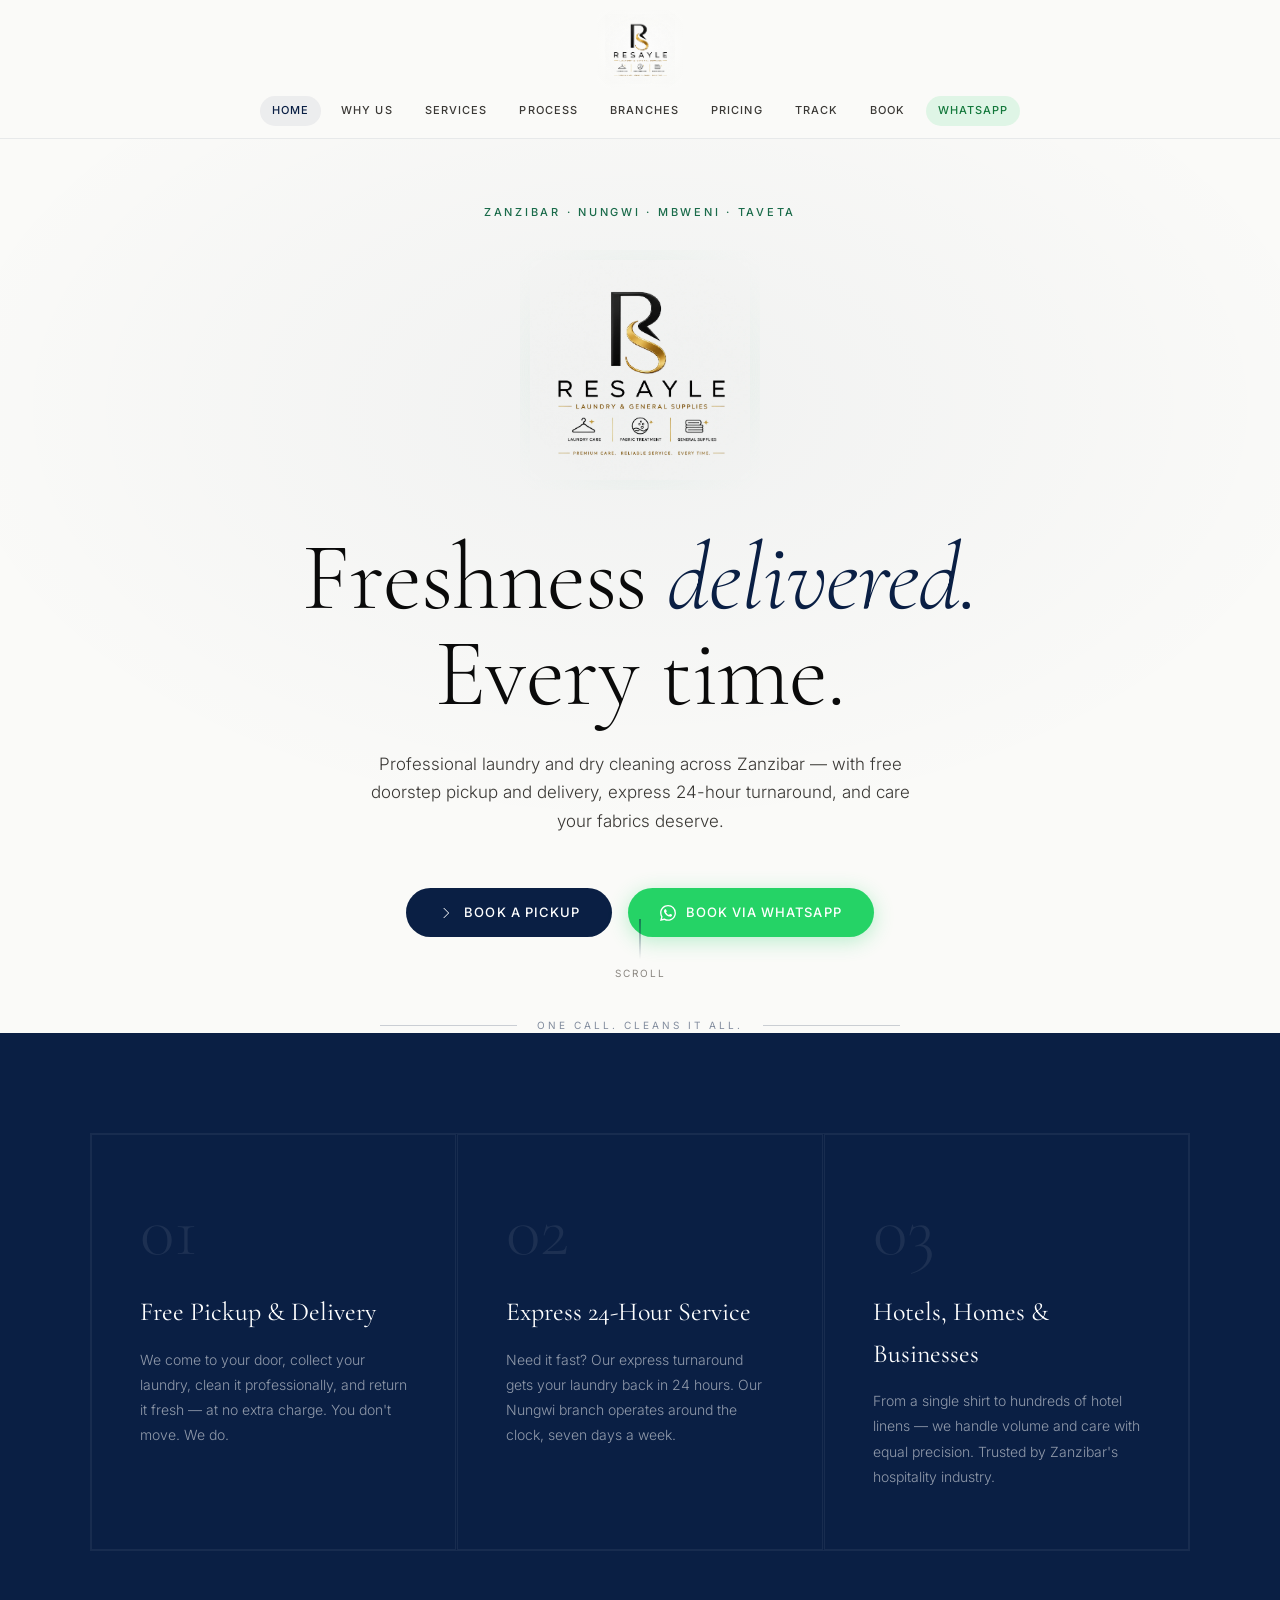
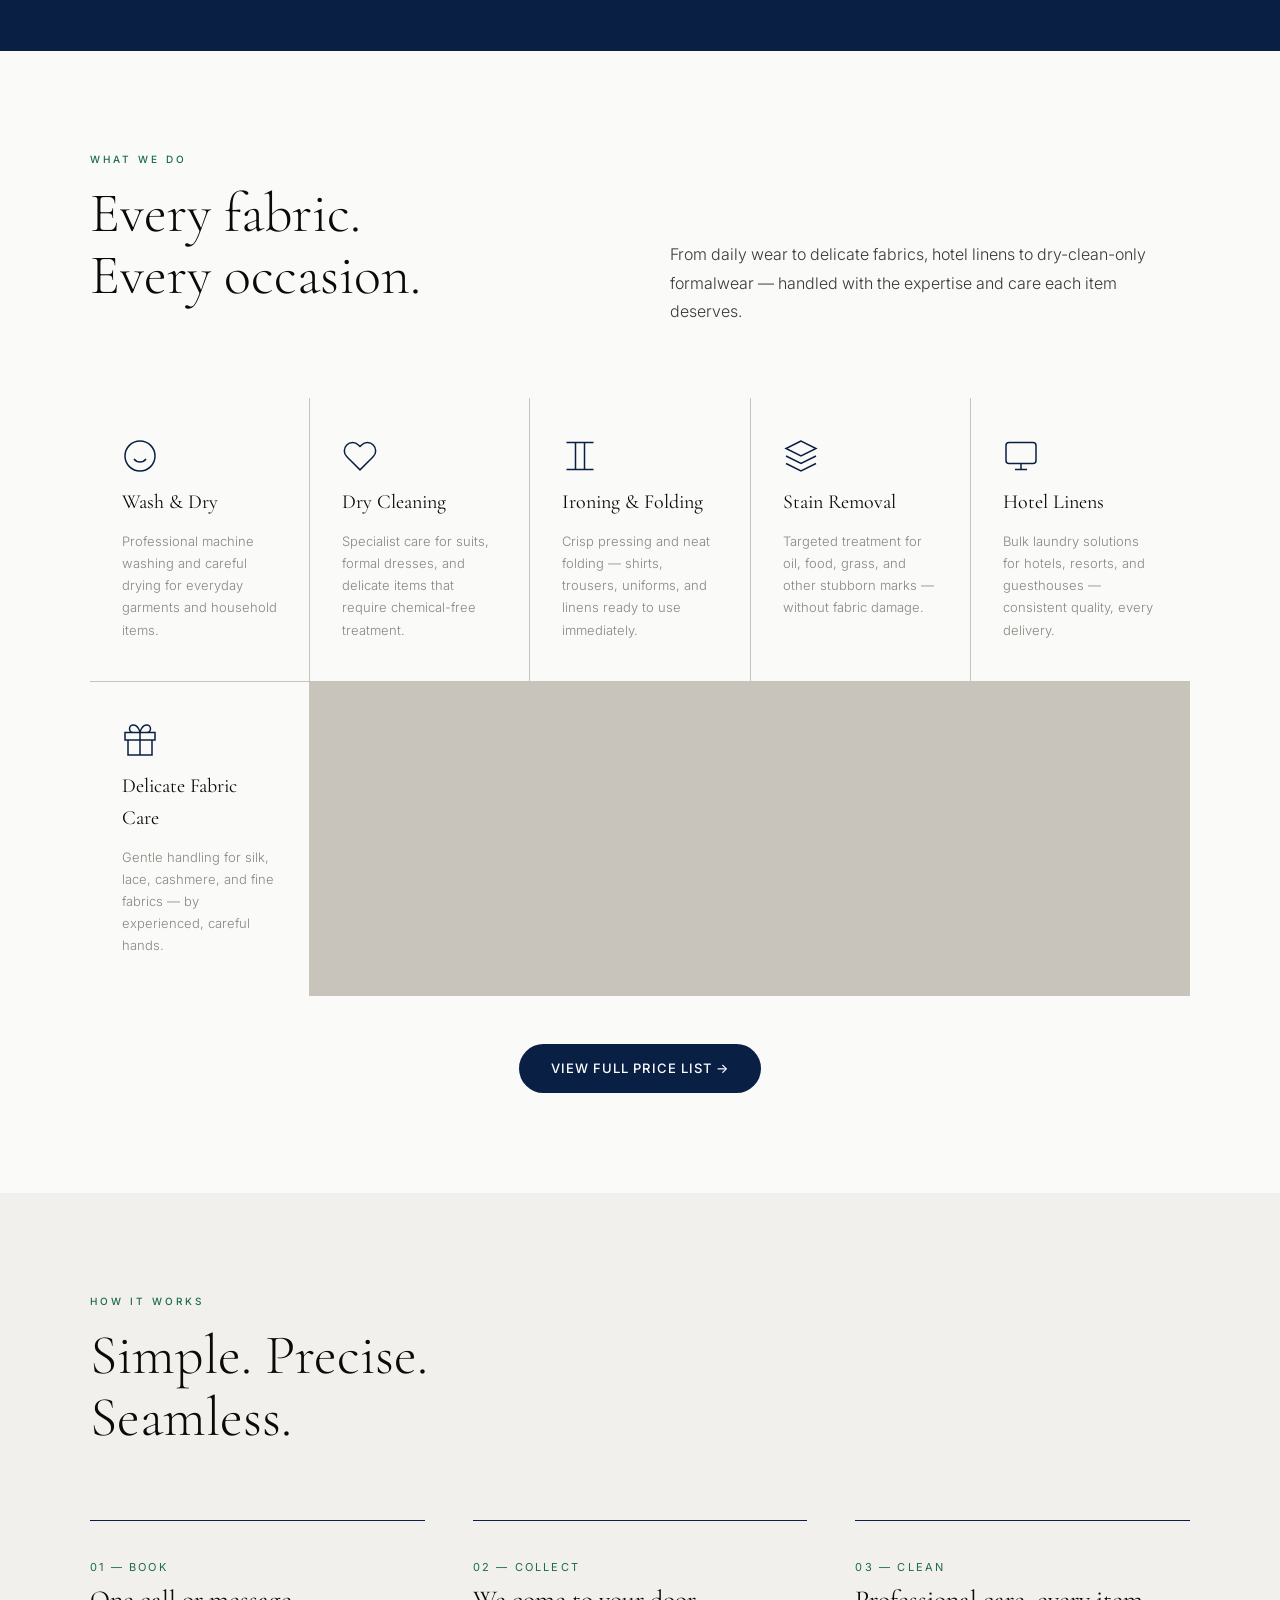
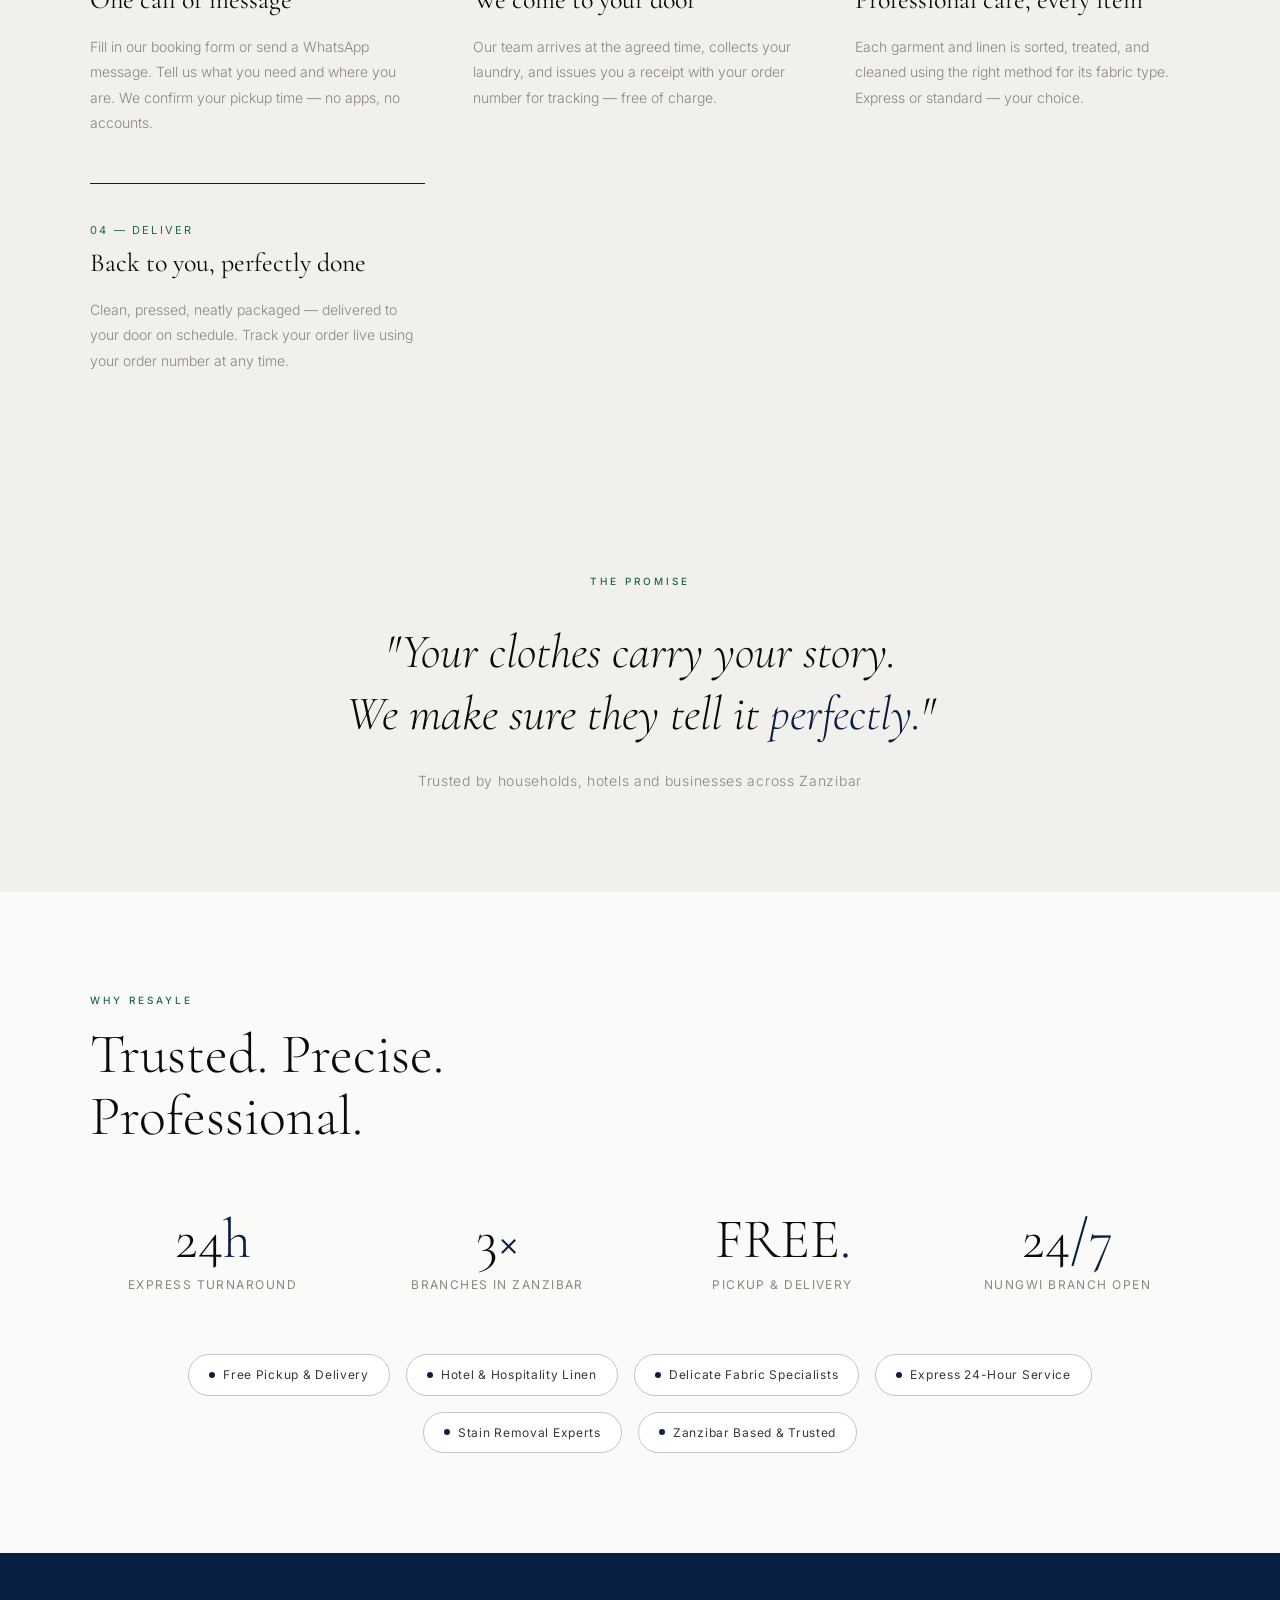
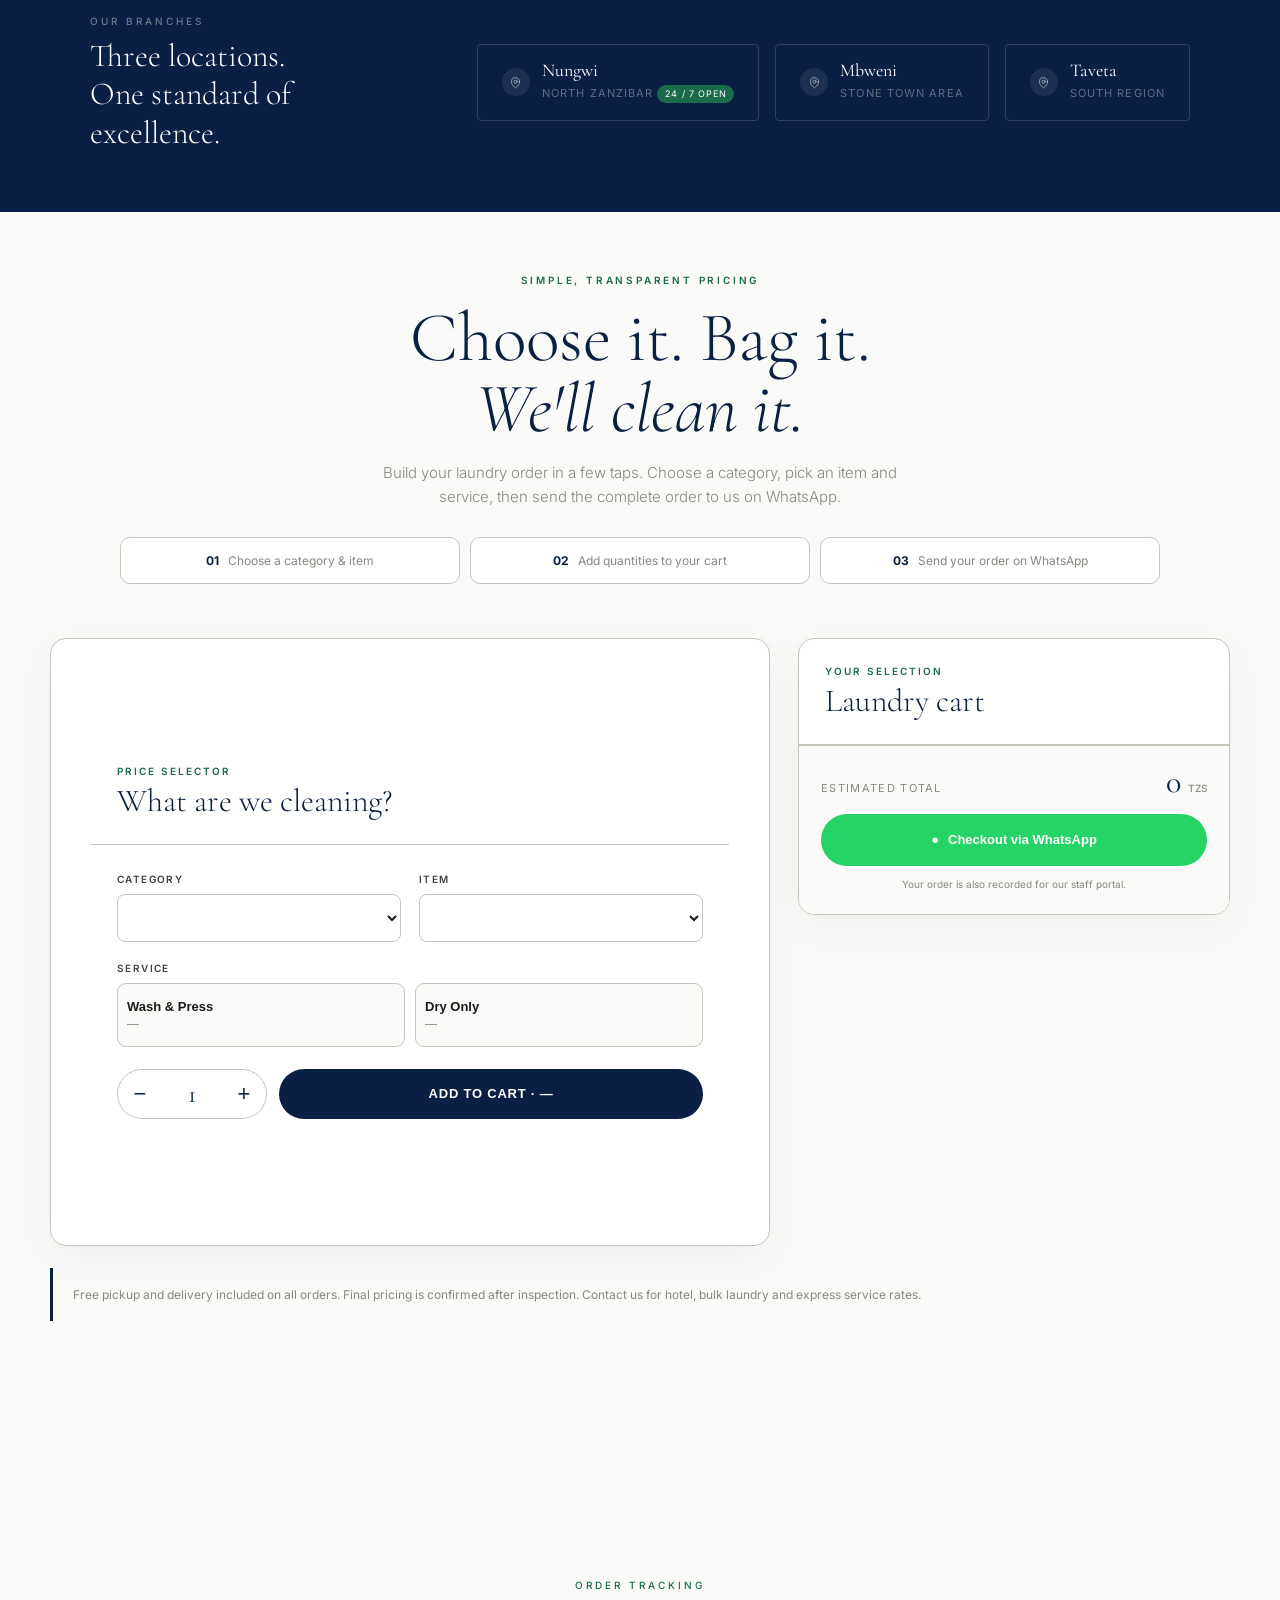
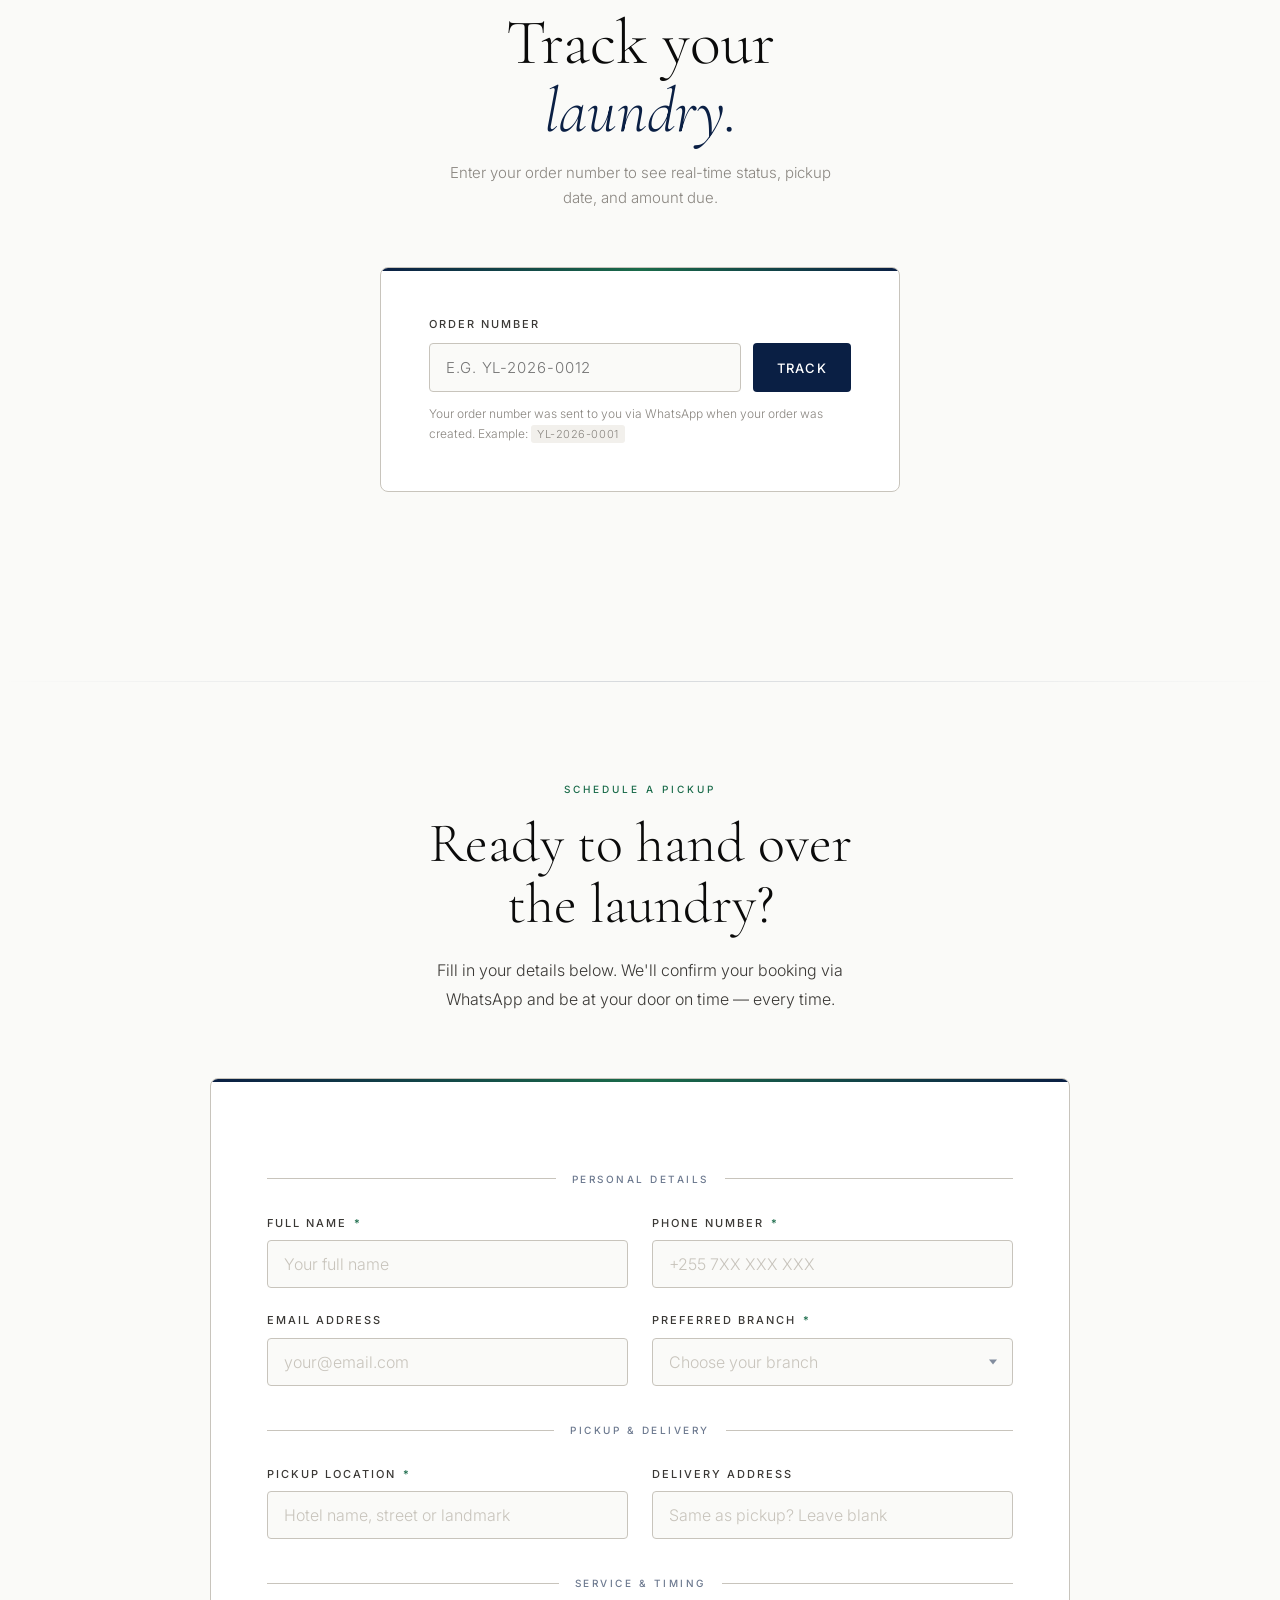
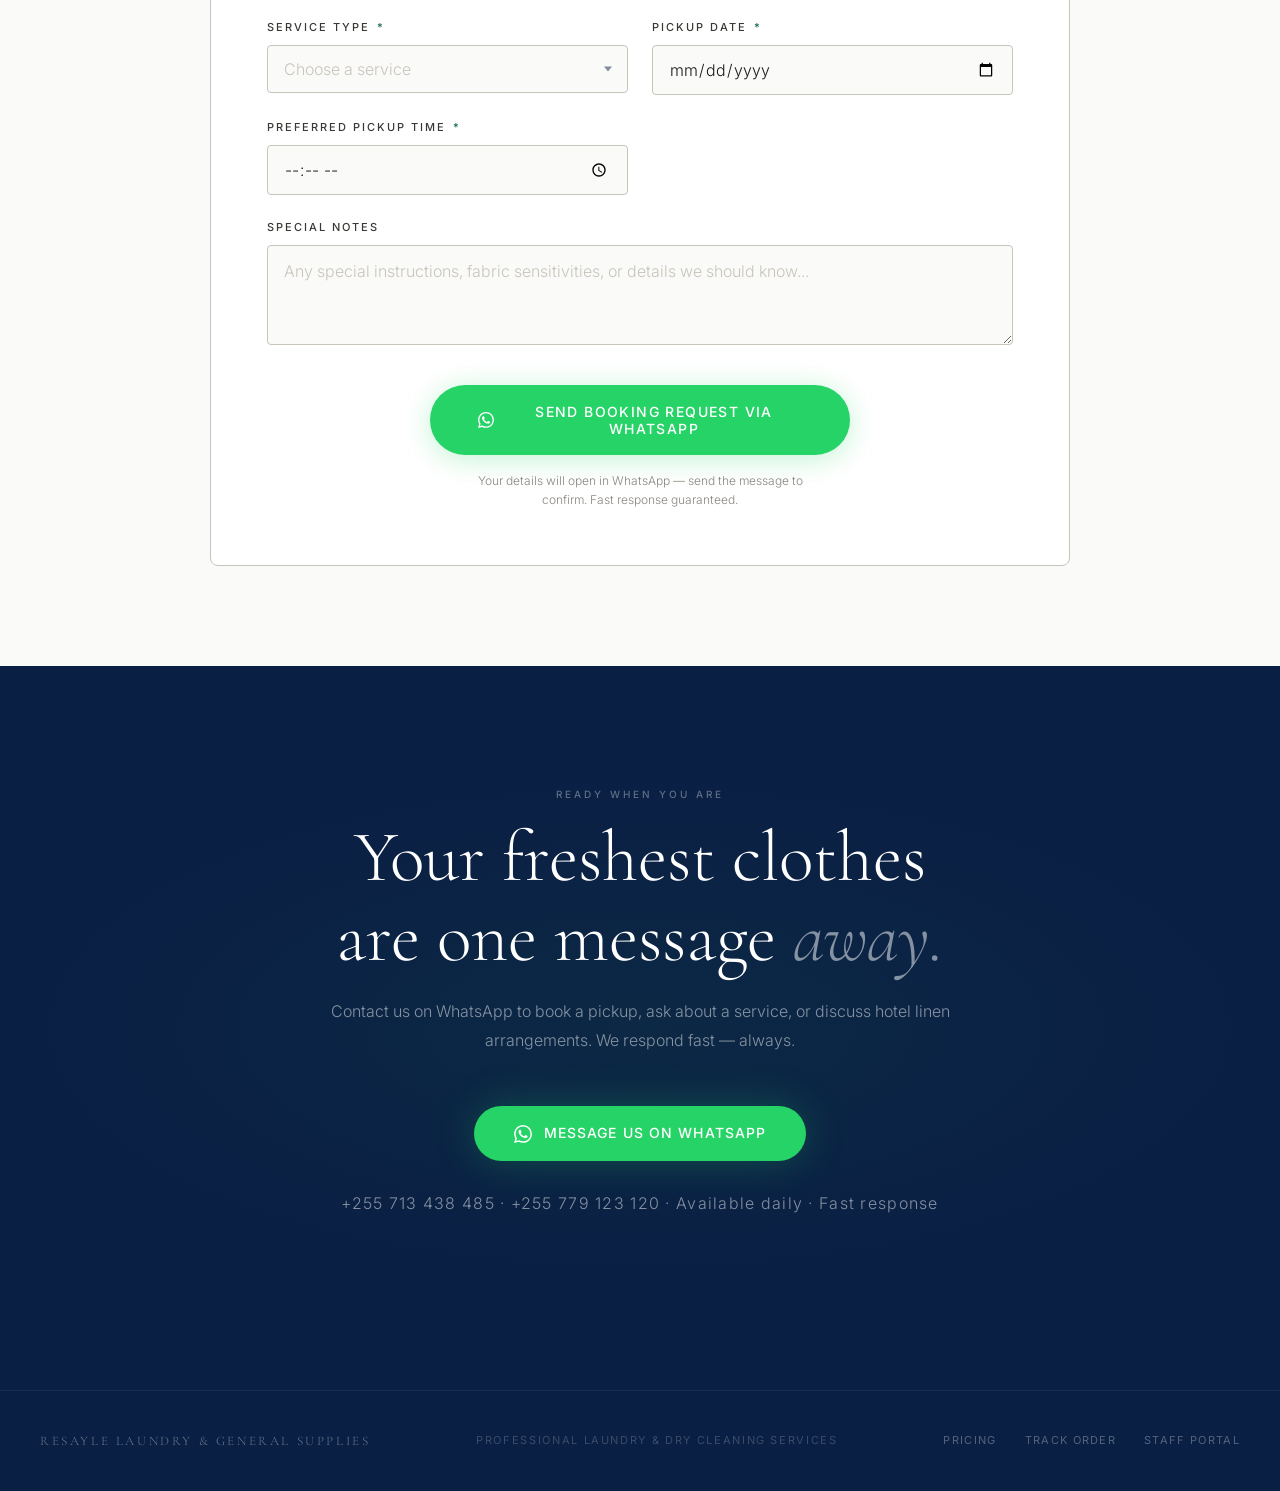
==== index.html @ 48e9ef82 "Add files via upload" ====
<!DOCTYPE html>
<html lang="en">
<head>
<meta charset="UTF-8">
<meta name="viewport" content="width=device-width, initial-scale=1.0">
<title>RESAYLE Laundry & General Supplies — Premium Laundry & Dry Cleaning</title>
<meta name="description" content="Professional laundry and dry cleaning services. Free pickup and delivery. Express 24-hour turnaround. Serving homes, hotels, and businesses.">
<link rel="preconnect" href="https://fonts.googleapis.com">
<link rel="preconnect" href="https://fonts.gstatic.com" crossorigin>
<link rel="dns-prefetch" href="//wa.me">
<link href="https://fonts.googleapis.com/css2?family=Inter:wght@300;400;500&display=swap" rel="stylesheet">
<link rel="preload" href="https://fonts.googleapis.com/css2?family=Cormorant+Garamond:ital,wght@0,300;0,400;0,500;1,300;1,400&display=swap" as="style" onload="this.onload=null;this.rel='stylesheet'">
<noscript><link rel="stylesheet" href="https://fonts.googleapis.com/css2?family=Cormorant+Garamond:ital,wght@0,300;0,400;0,500;1,300;1,400&display=swap"></noscript>
<style>
  *, *::before, *::after { margin: 0; padding: 0; box-sizing: border-box; }

  :root {
    --navy: #0A1F44;
    --navy-light: #122B5C;
    --green: #1A6B4A;
    --green-light: #22855C;
    --green-pale: #E8F5EF;
    --gold: #B8952A;
    --gold-light: #D4AF6A;
    --gold-pale: #F5EDD6;
    --black: #0A0A0A;
    --off-white: #FAFAF8;
    --gray-100: #F2F0EC;
    --gray-300: #C8C4BC;
    --gray-500: #8A8680;
    --gray-700: #3A3835;
    --text: #1A1A18;
    --wa: #25D366;
    --radius: 2px;
  }

  html { scroll-behavior: smooth; }

  body {
    font-family: 'Inter', sans-serif;
    background: var(--off-white);
    color: var(--text);
    font-size: 16px;
    line-height: 1.6;
    -webkit-font-smoothing: antialiased;
  }

  /* ── NAV ── */
  #main-nav {
    position: fixed;
    top: 0; left: 0; right: 0;
    z-index: 100;
    display: flex;
    flex-direction: column;
    align-items: center;
    justify-content: center;
    gap: 8px;
    padding: 10px 40px 12px;
    min-height: 138px;
    background: rgba(250,250,248,0.98);
    border-bottom: 0.5px solid rgba(10,31,68,0.08);
  }

  @supports (backdrop-filter: blur(1px)) {
    #main-nav { backdrop-filter: blur(12px); -webkit-backdrop-filter: blur(12px); }
  }

  #main-nav .logo-mark {
    font-family: 'Cormorant Garamond', serif;
    font-weight: 300;
    font-size: 15px;
    letter-spacing: 0.22em;
    color: var(--black);
    text-transform: uppercase;
    text-decoration: none;
    display: flex;
    align-items: center;
    gap: 10px;
    padding: 4px 8px;
    border-radius: 8px;
    background: radial-gradient(ellipse at center, rgba(255,255,255,0.82), rgba(250,250,248,0.18) 72%, transparent 100%);
  }

  #main-nav .logo-mark .logo-img {
    height: 70px;
    width: auto;
    mix-blend-mode: multiply;
    -webkit-mask-image: radial-gradient(ellipse 88% 82% at 50% 50%, black 50%, transparent 100%);
    mask-image: radial-gradient(ellipse 88% 82% at 50% 50%, black 50%, transparent 100%);
  }

  #main-nav .nav-row {
    display: flex;
    align-items: center;
    justify-content: center;
    width: min(100%, 1120px);
  }

  #main-nav .nav-links {
    display: flex;
    justify-content: center;
    gap: 8px;
    list-style: none;
    flex-wrap: wrap;
  }

  #main-nav .nav-links a {
    display: inline-flex;
    align-items: center;
    justify-content: center;
    min-height: 28px;
    padding: 6px 12px;
    border-radius: 50px;
    font-size: 11px;
    font-weight: 500;
    letter-spacing: 0.1em;
    text-transform: uppercase;
    color: var(--gray-700);
    text-decoration: none;
    transition: color 0.2s, background 0.2s, transform 0.2s;
  }

  #main-nav .nav-links a:hover,
  #main-nav .nav-links a.active {
    color: var(--navy);
    background: rgba(10,31,68,0.06);
  }

  #main-nav .nav-links a.nav-whatsapp {
    background: rgba(37,211,102,0.12);
    color: #13783B;
  }

  #main-nav .nav-links a.nav-whatsapp:hover {
    background: var(--wa);
    color: #fff;
    transform: translateY(-1px);
  }

  #main-nav .nav-cta {
    display: none;
    align-items: center;
    gap: 10px;
    background: var(--wa);
    color: #fff;
    text-decoration: none;
    padding: 9px 18px;
    border-radius: 50px;
    font-size: 12px;
    font-weight: 500;
    letter-spacing: 0.05em;
    transition: all 0.2s;
  }

  #main-nav .nav-cta:hover { background: #1FAD55; transform: translateY(-1px); }
  #main-nav .nav-cta svg { width: 15px; height: 15px; flex-shrink: 0; }

  /* ── HERO ── */
  .hero {
    min-height: 100vh;
    display: flex;
    flex-direction: column;
    align-items: center;
    justify-content: center;
    text-align: center;
    padding: 204px 40px 80px;
    position: relative;
    overflow: hidden;
  }

  .hero::before {
    content: '';
    position: absolute;
    inset: 0;
    background: radial-gradient(ellipse 80% 60% at 50% 40%, rgba(10,31,68,0.04) 0%, transparent 70%);
    pointer-events: none;
  }

  .hero-eyebrow {
    font-size: 11px;
    font-weight: 500;
    letter-spacing: 0.25em;
    text-transform: uppercase;
    color: var(--green);
    margin-bottom: 28px;
    opacity: 0;
    animation: fadeUp 1s 0.1s forwards;
  }

  .hero-logo {
    height: min(28vw, 240px);
    min-height: 150px;
    width: auto;
    padding: 10px;
    border-radius: 18px;
    background: radial-gradient(ellipse at center, rgba(255,255,255,0.86), rgba(232,245,239,0.34) 66%, transparent 100%);
    margin-bottom: 40px;
    mix-blend-mode: multiply;
    -webkit-mask-image: radial-gradient(ellipse 88% 82% at 50% 50%, black 45%, transparent 100%);
    mask-image: radial-gradient(ellipse 88% 82% at 50% 50%, black 45%, transparent 100%);
    opacity: 0;
    animation: fadeUp 1s 0.2s forwards;
  }

  .hero h1 {
    font-family: 'Cormorant Garamond', serif;
    font-weight: 300;
    font-size: clamp(52px, 8vw, 96px);
    line-height: 1.0;
    letter-spacing: -0.01em;
    color: var(--black);
    max-width: 820px;
    margin-bottom: 28px;
    opacity: 0;
    animation: fadeUp 1s 0.4s forwards;
  }

  .hero h1 em {
    font-style: italic;
    color: var(--navy);
  }

  .hero .subhead {
    font-size: 17px;
    font-weight: 300;
    line-height: 1.7;
    color: var(--gray-700);
    max-width: 540px;
    margin-bottom: 52px;
    opacity: 0;
    animation: fadeUp 1s 0.6s forwards;
  }

  .hero-actions {
    display: flex;
    gap: 16px;
    flex-wrap: wrap;
    justify-content: center;
    opacity: 0;
    animation: fadeUp 1s 0.8s forwards;
  }

  .btn-primary {
    display: inline-flex;
    align-items: center;
    justify-content: center;
    gap: 10px;
    background: var(--navy);
    color: #fff;
    padding: 14px 32px;
    border-radius: 50px;
    font-size: 13px;
    font-weight: 500;
    letter-spacing: 0.08em;
    text-transform: uppercase;
    text-decoration: none;
    transition: all 0.25s;
    min-height: 44px;
    border: none;
    cursor: pointer;
  }

  .btn-primary:hover { background: var(--navy-light); transform: translateY(-2px); }

  .btn-whatsapp {
    display: inline-flex;
    align-items: center;
    justify-content: center;
    gap: 10px;
    background: var(--wa);
    color: #fff;
    padding: 14px 32px;
    border-radius: 50px;
    font-size: 13px;
    font-weight: 500;
    letter-spacing: 0.08em;
    text-transform: uppercase;
    text-decoration: none;
    transition: all 0.25s;
    box-shadow: 0 4px 20px rgba(37,211,102,0.3);
    min-height: 44px;
    border: none;
    cursor: pointer;
  }

  .btn-whatsapp:hover { background: #1FAD55; transform: translateY(-2px); box-shadow: 0 6px 28px rgba(37,211,102,0.4); }
  .btn-whatsapp svg, .btn-primary svg { width: 16px; height: 16px; }

  .hero-scroll {
    position: absolute;
    bottom: 36px;
    left: 50%;
    transform: translateX(-50%);
    display: flex;
    flex-direction: column;
    align-items: center;
    gap: 6px;
    opacity: 0;
    animation: fadeIn 1s 1.4s forwards;
  }

  .hero-scroll span {
    font-size: 10px;
    letter-spacing: 0.2em;
    text-transform: uppercase;
    color: var(--gray-500);
  }

  .scroll-line {
    width: 1px;
    height: 40px;
    background: linear-gradient(to bottom, var(--navy), transparent);
    animation: scrollPulse 2s ease-in-out infinite;
  }

  /* ── DIVIDER ── */
  .gold-divider {
    display: flex;
    align-items: center;
    gap: 20px;
    padding: 0 40px;
    margin: 0 auto;
    max-width: 600px;
  }

  .gold-divider::before, .gold-divider::after {
    content: '';
    flex: 1;
    height: 0.5px;
    background: var(--navy);
    opacity: 0.2;
  }

  .gold-divider span {
    font-size: 10px;
    letter-spacing: 0.3em;
    text-transform: uppercase;
    color: var(--navy);
    opacity: 0.5;
    white-space: nowrap;
  }

  /* ── SECTIONS ── */
  section { padding: 100px 40px; scroll-margin-top: 152px; }
  .locations-strip { scroll-margin-top: 152px; }

  .section-label {
    font-size: 10px;
    font-weight: 500;
    letter-spacing: 0.3em;
    text-transform: uppercase;
    color: var(--green);
    margin-bottom: 16px;
    display: block;
  }

  .section-title {
    font-family: 'Cormorant Garamond', serif;
    font-weight: 300;
    font-size: clamp(36px, 5vw, 56px);
    line-height: 1.1;
    color: var(--black);
    margin-bottom: 20px;
  }

  .section-body {
    font-size: 16px;
    font-weight: 300;
    line-height: 1.8;
    color: var(--gray-700);
    max-width: 540px;
  }

  /* ── BENEFITS ── */
  .benefits {
    background: var(--navy);
    color: #fff;
  }

  .benefits-grid {
    max-width: 1100px;
    margin: 0 auto;
    display: grid;
    grid-template-columns: repeat(auto-fit, minmax(280px, 1fr));
    gap: 1px;
    border: 1px solid rgba(255,255,255,0.06);
  }

  .benefit-card {
    padding: 60px 48px;
    border: 1px solid rgba(255,255,255,0.06);
    transition: background 0.3s;
  }

  .benefit-card:hover { background: rgba(26,107,74,0.12); }

  .benefit-number {
    font-family: 'Cormorant Garamond', serif;
    font-size: 72px;
    font-weight: 300;
    color: rgba(255,255,255,0.08);
    line-height: 1;
    margin-bottom: 24px;
  }

  .benefit-card h3 {
    font-family: 'Cormorant Garamond', serif;
    font-weight: 400;
    font-size: 26px;
    color: #fff;
    margin-bottom: 14px;
  }

  .benefit-card p {
    font-size: 14px;
    font-weight: 300;
    line-height: 1.8;
    color: rgba(255,255,255,0.55);
  }

  /* ── SERVICES ── */
  .services-wrap {
    max-width: 1100px;
    margin: 0 auto;
  }

  .services-header {
    display: grid;
    grid-template-columns: 1fr 1fr;
    gap: 60px;
    align-items: end;
    margin-bottom: 72px;
  }

  .services-grid {
    display: grid;
    grid-template-columns: repeat(auto-fit, minmax(200px, 1fr));
    gap: 1px;
    background: var(--gray-300);
  }

  .service-item {
    background: var(--off-white);
    padding: 40px 32px;
    display: flex;
    flex-direction: column;
    gap: 12px;
    transition: background 0.2s;
  }

  .service-item:hover { background: var(--green-pale); }

  .service-icon {
    width: 36px;
    height: 36px;
    color: var(--navy);
  }

  .service-item h4 {
    font-family: 'Cormorant Garamond', serif;
    font-weight: 400;
    font-size: 20px;
    color: var(--black);
  }

  .service-item p {
    font-size: 13px;
    font-weight: 300;
    line-height: 1.7;
    color: var(--gray-500);
  }

  /* ── FEATURES ── */
  .features-wrap {
    max-width: 1100px;
    margin: 0 auto;
  }

  .features-grid {
    display: grid;
    grid-template-columns: repeat(auto-fit, minmax(280px, 1fr));
    gap: 48px;
    margin-top: 72px;
  }

  .feature {
    border-top: 0.5px solid var(--navy);
    opacity: 0.9;
    padding-top: 32px;
  }

  .feature .feat-num {
    font-size: 11px;
    letter-spacing: 0.2em;
    color: var(--green);
    margin-bottom: 20px;
  }

  .feature h3 {
    font-family: 'Cormorant Garamond', serif;
    font-weight: 400;
    font-size: 26px;
    color: var(--black);
    margin-bottom: 14px;
  }

  .feature p {
    font-size: 14px;
    font-weight: 300;
    line-height: 1.8;
    color: var(--gray-500);
  }

  /* ── EMOTIONAL ── */
  .emotional {
    background: var(--gray-100);
    text-align: center;
  }

  .emotional-inner {
    max-width: 760px;
    margin: 0 auto;
  }

  .emotional blockquote {
    font-family: 'Cormorant Garamond', serif;
    font-style: italic;
    font-weight: 300;
    font-size: clamp(28px, 4vw, 48px);
    line-height: 1.3;
    color: var(--black);
    margin: 32px 0 24px;
  }

  .emotional blockquote span { color: var(--navy); }

  .emotional .em-sub {
    font-size: 14px;
    font-weight: 300;
    color: var(--gray-500);
    letter-spacing: 0.05em;
  }

  /* ── PROOF ── */
  .proof-wrap {
    max-width: 1100px;
    margin: 0 auto;
  }

  .proof-grid {
    display: grid;
    grid-template-columns: repeat(auto-fit, minmax(180px, 1fr));
    gap: 40px;
    margin-top: 64px;
  }

  .proof-stat {
    text-align: center;
  }

  .proof-stat .stat-num {
    font-family: 'Cormorant Garamond', serif;
    font-size: 56px;
    font-weight: 300;
    color: var(--black);
    line-height: 1;
    margin-bottom: 8px;
  }

  .proof-stat .stat-num span { color: var(--navy); }

  .proof-stat p {
    font-size: 12px;
    letter-spacing: 0.12em;
    text-transform: uppercase;
    color: var(--gray-500);
    font-weight: 400;
  }

  .proof-badges {
    display: flex;
    flex-wrap: wrap;
    gap: 16px;
    margin-top: 60px;
    justify-content: center;
  }

  .badge {
    display: inline-flex;
    align-items: center;
    gap: 8px;
    padding: 10px 20px;
    border: 0.5px solid var(--gray-300);
    border-radius: 50px;
    font-size: 12px;
    font-weight: 400;
    letter-spacing: 0.06em;
    color: var(--gray-700);
    background: #fff;
  }

  .badge::before {
    content: '';
    width: 6px;
    height: 6px;
    border-radius: 50%;
    background: var(--navy);
    flex-shrink: 0;
  }

  /* ── FINAL CTA ── */
  .final-cta {
    background: var(--navy);
    text-align: center;
    padding: 120px 40px;
    position: relative;
    overflow: hidden;
  }

  .final-cta::before {
    content: '';
    position: absolute;
    inset: 0;
    background: radial-gradient(ellipse 70% 50% at 50% 50%, rgba(26,107,74,0.12) 0%, transparent 70%);
    pointer-events: none;
  }

  .final-cta-inner {
    position: relative;
    max-width: 680px;
    margin: 0 auto;
  }

  .final-cta h2 {
    font-family: 'Cormorant Garamond', serif;
    font-weight: 300;
    font-size: clamp(40px, 6vw, 72px);
    line-height: 1.1;
    color: #fff;
    margin-bottom: 20px;
  }

  .final-cta h2 em { font-style: italic; color: rgba(255,255,255,0.5); }

  .final-cta p {
    font-size: 16px;
    font-weight: 300;
    line-height: 1.8;
    color: rgba(255,255,255,0.5);
    margin-bottom: 52px;
  }

  .cta-actions {
    display: flex;
    flex-direction: column;
    align-items: center;
    gap: 20px;
  }

  .btn-whatsapp-lg {
    display: inline-flex;
    align-items: center;
    gap: 12px;
    background: var(--wa);
    color: #fff;
    padding: 16px 40px;
    border-radius: 50px;
    font-size: 14px;
    font-weight: 500;
    letter-spacing: 0.08em;
    text-transform: uppercase;
    text-decoration: none;
    transition: all 0.25s;
    box-shadow: 0 0 40px rgba(37,211,102,0.25);
  }

  .btn-whatsapp-lg:hover { background: #1FAD55; transform: translateY(-2px); box-shadow: 0 6px 40px rgba(37,211,102,0.4); }
  .btn-whatsapp-lg svg { width: 18px; height: 18px; }

  .cta-note {
    font-size: 12px;
    color: rgba(255,255,255,0.3);
    letter-spacing: 0.08em;
    margin-top: 8px;
  }

  /* ── FOOTER ── */
  footer {
    background: var(--navy);
    border-top: 0.5px solid rgba(255,255,255,0.06);
    padding: 40px;
    display: flex;
    align-items: center;
    justify-content: space-between;
    flex-wrap: wrap;
    gap: 20px;
  }

  footer .foot-brand {
    font-family: 'Cormorant Garamond', serif;
    font-size: 13px;
    font-weight: 300;
    letter-spacing: 0.2em;
    text-transform: uppercase;
    color: rgba(255,255,255,0.4);
  }

  footer .foot-tag {
    font-size: 11px;
    letter-spacing: 0.15em;
    color: rgba(255,255,255,0.2);
    text-transform: uppercase;
  }

  footer .foot-links {
    display: flex;
    gap: 28px;
    flex-wrap: wrap;
  }

  footer .foot-links a {
    font-size: 11px;
    letter-spacing: 0.12em;
    text-transform: uppercase;
    color: rgba(255,255,255,0.3);
    text-decoration: none;
    transition: color 0.2s;
  }

  footer .foot-links a:hover { color: rgba(255,255,255,0.7); }

  /* ── ANIMATIONS ── */
  @keyframes fadeUp {
    from { opacity: 0; transform: translateY(24px); }
    to { opacity: 1; transform: translateY(0); }
  }

  @keyframes fadeIn {
    from { opacity: 0; }
    to { opacity: 1; }
  }

  @keyframes scrollPulse {
    0%, 100% { opacity: 0.4; }
    50% { opacity: 1; }
  }

  .reveal {
    opacity: 0;
    transform: translateY(30px);
    transition: opacity 0.6s ease, transform 0.6s ease;
  }

  .reveal.visible {
    opacity: 1;
    transform: translateY(0);
  }

  @media (prefers-reduced-motion: reduce) {
    *, *::before, *::after {
      animation-duration: 0.01ms !important;
      animation-iteration-count: 1 !important;
      transition-duration: 0.01ms !important;
      scroll-behavior: auto !important;
    }
  }

  /* ── LOCATIONS ── */
  .locations-strip {
    background: var(--navy);
    padding: 60px 40px;
  }

  .locations-inner {
    max-width: 1100px;
    margin: 0 auto;
    display: grid;
    grid-template-columns: 1fr auto;
    align-items: center;
    gap: 60px;
  }

  .locations-left span { display: block; }

  .locations-cards {
    display: flex;
    gap: 16px;
    flex-wrap: wrap;
  }

  .loc-card {
    display: flex;
    align-items: center;
    gap: 12px;
    padding: 16px 24px;
    border: 0.5px solid rgba(255,255,255,0.15);
    border-radius: 4px;
    transition: border-color 0.2s, background 0.2s;
    cursor: default;
  }

  .loc-card:hover {
    border-color: rgba(255,255,255,0.4);
    background: rgba(255,255,255,0.05);
  }

  .loc-pin {
    width: 28px;
    height: 28px;
    border-radius: 50%;
    background: rgba(255,255,255,0.08);
    display: flex;
    align-items: center;
    justify-content: center;
    flex-shrink: 0;
  }

  .loc-pin svg { width: 13px; height: 13px; color: rgba(255,255,255,0.6); }

  .loc-card h5 {
    font-family: 'Cormorant Garamond', serif;
    font-size: 18px;
    font-weight: 400;
    color: #fff;
    line-height: 1;
  }

  .loc-card span {
    font-size: 11px;
    letter-spacing: 0.1em;
    text-transform: uppercase;
    color: rgba(255,255,255,0.35);
  }

  .loc-card .loc-badge {
    font-size: 9px;
    background: var(--green);
    color: #fff;
    padding: 2px 8px;
    border-radius: 20px;
    letter-spacing: 0.08em;
    text-transform: uppercase;
    margin-top: 4px;
    display: inline-block;
  }

  /* ── BOOKING FORM ── */
  .booking-section {
    background: var(--off-white);
    padding: 100px 40px;
    position: relative;
  }

  .booking-section::before {
    content: '';
    position: absolute;
    top: 0; left: 0; right: 0;
    height: 1px;
    background: linear-gradient(to right, transparent, var(--navy), transparent);
    opacity: 0.15;
  }

  .booking-wrap {
    max-width: 860px;
    margin: 0 auto;
  }

  .booking-header {
    text-align: center;
    margin-bottom: 64px;
  }

  .booking-form {
    background: #fff;
    border: 0.5px solid var(--gray-300);
    border-radius: 8px;
    padding: 56px;
    position: relative;
    overflow: hidden;
  }

  .booking-form::before {
    content: '';
    position: absolute;
    top: 0; left: 0; right: 0;
    height: 3px;
    background: linear-gradient(to right, var(--navy), var(--green), var(--navy));
  }

  .form-row {
    display: grid;
    grid-template-columns: 1fr 1fr;
    gap: 24px;
    margin-bottom: 24px;
  }

  .form-field {
    display: flex;
    flex-direction: column;
    gap: 8px;
  }

  .form-field.full { grid-column: 1 / -1; }

  .form-field label {
    font-size: 11px;
    font-weight: 500;
    letter-spacing: 0.18em;
    text-transform: uppercase;
    color: var(--gray-700);
  }

  .form-field label .req { color: var(--green); margin-left: 2px; }

  .form-field input,
  .form-field textarea {
    width: 100%;
    padding: 13px 16px;
    border: 0.5px solid var(--gray-300);
    border-radius: 4px;
    font-family: 'Inter', sans-serif;
    font-size: 16px;
    font-weight: 300;
    color: var(--text);
    background: var(--off-white);
    transition: border-color 0.2s, background 0.2s;
    outline: none;
    -webkit-appearance: none;
    min-height: 44px;
  }

  .form-field input:focus,
  .form-field textarea:focus {
    border-color: var(--navy);
    background: #fff;
    box-shadow: 0 0 0 3px rgba(10,31,68,0.06);
  }

  .form-field input::placeholder,
  .form-field textarea::placeholder { color: var(--gray-300); }

  .form-field textarea { resize: vertical; min-height: 100px; line-height: 1.6; }

  .select-wrapper { position: relative; }

  .select-wrapper::after {
    content: '';
    position: absolute;
    right: 16px;
    top: 50%;
    transform: translateY(-50%);
    width: 0;
    height: 0;
    border-left: 4px solid transparent;
    border-right: 4px solid transparent;
    border-top: 5px solid var(--navy);
    pointer-events: none;
    opacity: 0.5;
  }

  .form-field select {
    width: 100%;
    padding: 13px 40px 13px 16px;
    border: 0.5px solid var(--gray-300);
    border-radius: 4px;
    font-family: 'Inter', sans-serif;
    font-size: 16px;
    font-weight: 300;
    color: var(--text);
    background: var(--off-white);
    transition: border-color 0.2s, background 0.2s;
    outline: none;
    -webkit-appearance: none;
    appearance: none;
    cursor: pointer;
    min-height: 44px;
  }

  .form-field select:focus {
    border-color: var(--navy);
    background: #fff;
    box-shadow: 0 0 0 3px rgba(10,31,68,0.06);
  }

  .form-field select option { font-weight: 300; }
  .form-field select.placeholder-active { color: var(--gray-300); }

  /* Pricing section - ensure native dropdowns work */
  #category, #item, #customer-branch {
    appearance: auto !important;
    -webkit-appearance: menulist !important;
    background-image: none !important;
    padding-right: 13px !important;
    cursor: pointer;
  }

  .form-field input[type="date"],
  .form-field input[type="time"] { color: var(--text); }

  .form-section-divider {
    display: flex;
    align-items: center;
    gap: 16px;
    margin: 36px 0 28px;
  }

  .form-section-divider span {
    font-size: 10px;
    font-weight: 500;
    letter-spacing: 0.25em;
    text-transform: uppercase;
    color: var(--navy);
    white-space: nowrap;
    opacity: 0.6;
  }

  .form-section-divider::before,
  .form-section-divider::after {
    content: '';
    flex: 1;
    height: 0.5px;
    background: var(--gray-300);
  }

  .form-submit-area {
    margin-top: 40px;
    display: flex;
    flex-direction: column;
    align-items: center;
    gap: 16px;
  }

  .btn-submit-wa {
    display: inline-flex;
    align-items: center;
    justify-content: center;
    gap: 12px;
    background: var(--wa);
    color: #fff;
    padding: 18px 48px;
    border-radius: 50px;
    font-family: 'Inter', sans-serif;
    font-size: 14px;
    font-weight: 500;
    letter-spacing: 0.1em;
    text-transform: uppercase;
    border: none;
    cursor: pointer;
    transition: all 0.25s;
    box-shadow: 0 4px 28px rgba(37,211,102,0.28);
    width: 100%;
    max-width: 420px;
  }

  .btn-submit-wa:hover {
    background: #1FAD55;
    transform: translateY(-2px);
    box-shadow: 0 8px 36px rgba(37,211,102,0.4);
  }

  .btn-submit-wa svg { width: 18px; height: 18px; }

  .submit-note {
    font-size: 12px;
    font-weight: 300;
    color: var(--gray-500);
    text-align: center;
    max-width: 360px;
    line-height: 1.6;
  }

  /* ── MOBILE ── */
  .hamburger {
    display: none;
    position: absolute;
    right: 24px;
    top: 30px;
    flex-direction: column;
    gap: 5px;
    background: none;
    border: none;
    cursor: pointer;
    padding: 8px;
  }
  .hamburger span {
    display: block;
    width: 22px;
    height: 1.5px;
    background: var(--navy);
    transition: all 0.3s;
  }
  .hamburger.open span:nth-child(1) { transform: rotate(45deg) translate(4.5px, 4.5px); }
  .hamburger.open span:nth-child(2) { opacity: 0; }
  .hamburger.open span:nth-child(3) { transform: rotate(-45deg) translate(4.5px, -4.5px); }

  .mobile-nav {
    display: none;
    position: fixed;
    top: 86px;
    left: 0;
    right: 0;
    z-index: 99;
    flex-direction: column;
    background: rgba(250,250,248,0.98);
    border-top: 0.5px solid var(--gray-300);
    padding: 0;
    max-height: 0;
    overflow: hidden;
    transition: max-height 0.4s ease;
  }
  .mobile-nav.open { max-height: 540px; }
  .mobile-nav a {
    padding: 16px 40px;
    font-size: 12px;
    font-weight: 400;
    letter-spacing: 0.12em;
    text-transform: uppercase;
    color: var(--gray-700);
    text-decoration: none;
    border-bottom: 0.5px solid var(--gray-100);
  }
  .mobile-nav a:hover { color: var(--navy); }

  @media (max-width: 900px) {
    #main-nav .nav-row, #main-nav .nav-cta { display: none; }
    .hamburger { display: flex; }
    .mobile-nav { display: flex; }
    #main-nav { min-height: 70px; padding: 8px 20px; }
    #main-nav .logo-mark { padding: 2px 6px; gap: 8px; }
    #main-nav .logo-mark .logo-img { height: 48px; }
    .hero { padding: 100px 20px 60px; }
    section { padding: 60px 20px; }
    .services-header { grid-template-columns: 1fr; gap: 24px; }
    .form-row { grid-template-columns: 1fr; }
    .booking-form { padding: 28px 20px; }
    .locations-inner { grid-template-columns: 1fr; gap: 28px; }
    .locations-cards { justify-content: flex-start; }
    footer { flex-direction: column; align-items: flex-start; padding: 28px 20px; }
  }

  @media (max-width: 600px) {
    .hero h1 { font-size: 44px; }
    .hero-logo { height: 150px; min-height: 0; }
    .hero-actions { flex-direction: column; width: 100%; }
    .hero-actions a { width: 100%; justify-content: center; }
    .benefit-card { padding: 40px 28px; }
    .proof-grid { grid-template-columns: 1fr 1fr; }
  }
</style>
</head>
<body>

<!-- NAV -->
<nav id="main-nav">
  <a href="index.html" class="logo-mark" aria-label="RESAYLE Laundry home">
    <img src="assets/logo/logo.webp" alt="RESAYLE Laundry & General Supplies" class="logo-img" decoding="async" />
  </a>
  <div class="nav-row" aria-label="Main navigation">
    <ul class="nav-links">
      <li><a href="#home" data-nav-link>Home</a></li>
      <li><a href="#benefits" data-nav-link>Why Us</a></li>
      <li><a href="#services" data-nav-link>Services</a></li>
      <li><a href="#how-it-works" data-nav-link>Process</a></li>
      <li><a href="#branches" data-nav-link>Branches</a></li>
      <li><a href="#pricing" data-nav-link>Pricing</a></li>
      <li><a href="#track" data-nav-link>Track</a></li>
      <li><a href="#booking" data-nav-link>Book</a></li>
      <li><a href="https://wa.me/255713438485" class="nav-whatsapp" target="_blank" rel="noopener">WhatsApp</a></li>
    </ul>
  </div>
  <a href="https://wa.me/255713438485" class="nav-cta" target="_blank" rel="noopener">
    <svg viewBox="0 0 24 24" fill="currentColor"><path d="M17.472 14.382c-.297-.149-1.758-.867-2.03-.967-.273-.099-.471-.148-.67.15-.197.297-.767.966-.94 1.164-.173.199-.347.223-.644.075-.297-.15-1.255-.463-2.39-1.475-.883-.788-1.48-1.761-1.653-2.059-.173-.297-.018-.458.13-.606.134-.133.298-.347.446-.52.149-.174.198-.298.298-.497.099-.198.05-.371-.025-.52-.075-.149-.669-1.612-.916-2.207-.242-.579-.487-.5-.669-.51a12.8 12.8 0 00-.57-.01c-.198 0-.52.074-.792.372-.272.297-1.04 1.016-1.04 2.479 0 1.462 1.065 2.875 1.213 3.074.149.198 2.096 3.2 5.077 4.487.709.306 1.262.489 1.694.625.712.227 1.36.195 1.871.118.571-.085 1.758-.719 2.006-1.413.248-.694.248-1.289.173-1.413-.074-.124-.272-.198-.57-.347m-5.421 7.403h-.004a9.87 9.87 0 01-5.031-1.378l-.361-.214-3.741.982.998-3.648-.235-.374a9.86 9.86 0 01-1.51-5.26c.001-5.45 4.436-9.884 9.888-9.884 2.64 0 5.122 1.03 6.988 2.898a9.825 9.825 0 012.893 6.994c-.003 5.45-4.437 9.884-9.885 9.884m8.413-18.297A11.815 11.815 0 0012.05 0C5.495 0 .16 5.335.157 11.892c0 2.096.547 4.142 1.588 5.945L.057 24l6.305-1.654a11.882 11.882 0 005.683 1.448h.005c6.554 0 11.89-5.335 11.893-11.893a11.821 11.821 0 00-3.48-8.413z"/></svg>
    WhatsApp
  </a>
  <button class="hamburger" id="hamburger" aria-label="Menu"><span></span><span></span><span></span></button>
</nav>
<nav class="mobile-nav" id="mobile-nav">
  <a href="#home">Home</a>
  <a href="#benefits">Why Us</a>
  <a href="#services">Services</a>
  <a href="#how-it-works">Process</a>
  <a href="#branches">Branches</a>
  <a href="#pricing">Pricing</a>
  <a href="#track">Track</a>
  <a href="#booking">Book</a>
  <a href="https://wa.me/255713438485" target="_blank">WhatsApp</a>
</nav>

<!-- HERO -->
<section class="hero" id="home">
  <span class="hero-eyebrow">Zanzibar · Nungwi · Mbweni · Taveta</span>
  <img src="assets/logo/logo.webp" alt="RESAYLE Laundry & General Supplies" class="hero-logo" decoding="async" />
  <h1>Freshness <em>delivered.</em><br>Every time.</h1>
  <p class="subhead">Professional laundry and dry cleaning across Zanzibar — with free doorstep pickup and delivery, express 24-hour turnaround, and care your fabrics deserve.</p>
  <div class="hero-actions">
    <a href="#booking" class="btn-primary">
      <svg viewBox="0 0 24 24" fill="none" stroke="currentColor" stroke-width="1.5"><path stroke-linecap="round" stroke-linejoin="round" d="M9 5l7 7-7 7"/></svg>
      Book a Pickup
    </a>
    <a href="https://wa.me/255713438485" class="btn-whatsapp" target="_blank" rel="noopener">
      <svg viewBox="0 0 24 24" fill="currentColor"><path d="M17.472 14.382c-.297-.149-1.758-.867-2.03-.967-.273-.099-.471-.148-.67.15-.197.297-.767.966-.94 1.164-.173.199-.347.223-.644.075-.297-.15-1.255-.463-2.39-1.475-.883-.788-1.48-1.761-1.653-2.059-.173-.297-.018-.458.13-.606.134-.133.298-.347.446-.52.149-.174.198-.298.298-.497.099-.198.05-.371-.025-.52-.075-.149-.669-1.612-.916-2.207-.242-.579-.487-.5-.669-.51a12.8 12.8 0 00-.57-.01c-.198 0-.52.074-.792.372-.272.297-1.04 1.016-1.04 2.479 0 1.462 1.065 2.875 1.213 3.074.149.198 2.096 3.2 5.077 4.487.709.306 1.262.489 1.694.625.712.227 1.36.195 1.871.118.571-.085 1.758-.719 2.006-1.413.248-.694.248-1.289.173-1.413-.074-.124-.272-.198-.57-.347m-5.421 7.403h-.004a9.87 9.87 0 01-5.031-1.378l-.361-.214-3.741.982.998-3.648-.235-.374a9.86 9.86 0 01-1.51-5.26c.001-5.45 4.436-9.884 9.888-9.884 2.64 0 5.122 1.03 6.988 2.898a9.825 9.825 0 012.893 6.994c-.003 5.45-4.437 9.884-9.885 9.884m8.413-18.297A11.815 11.815 0 0012.05 0C5.495 0 .16 5.335.157 11.892c0 2.096.547 4.142 1.588 5.945L.057 24l6.305-1.654a11.882 11.882 0 005.683 1.448h.005c6.554 0 11.89-5.335 11.893-11.893a11.821 11.821 0 00-3.48-8.413z"/></svg>
      Book via WhatsApp
    </a>
  </div>
  <div class="hero-scroll">
    <div class="scroll-line"></div>
    <span>Scroll</span>
  </div>
</section>

<!-- DIVIDER -->
<div style="padding: 0 40px;">
  <div class="gold-divider"><span>One Call. Cleans It All.</span></div>
</div>

<!-- BENEFITS -->
<section class="benefits" id="benefits">
  <div class="benefits-grid">
    <div class="benefit-card reveal">
      <div class="benefit-number">01</div>
      <h3>Free Pickup & Delivery</h3>
      <p>We come to your door, collect your laundry, clean it professionally, and return it fresh — at no extra charge. You don't move. We do.</p>
    </div>
    <div class="benefit-card reveal">
      <div class="benefit-number">02</div>
      <h3>Express 24-Hour Service</h3>
      <p>Need it fast? Our express turnaround gets your laundry back in 24 hours. Our Nungwi branch operates around the clock, seven days a week.</p>
    </div>
    <div class="benefit-card reveal">
      <div class="benefit-number">03</div>
      <h3>Hotels, Homes & Businesses</h3>
      <p>From a single shirt to hundreds of hotel linens — we handle volume and care with equal precision. Trusted by Zanzibar's hospitality industry.</p>
    </div>
  </div>
</section>

<!-- SERVICES -->
<section id="services" style="background: var(--off-white);">
  <div class="services-wrap">
    <div class="services-header reveal">
      <div>
        <span class="section-label">What We Do</span>
        <h2 class="section-title">Every fabric.<br>Every occasion.</h2>
      </div>
      <p class="section-body">From daily wear to delicate fabrics, hotel linens to dry-clean-only formalwear — handled with the expertise and care each item deserves.</p>
    </div>
    <div class="services-grid reveal">
      <div class="service-item">
        <svg class="service-icon" viewBox="0 0 24 24" fill="none" stroke="currentColor" stroke-width="1"><circle cx="12" cy="12" r="10"/><path d="M8 14s1.5 2 4 2 4-2 4-2M9 9h.01M15 9h.01"/></svg>
        <h4>Wash & Dry</h4>
        <p>Professional machine washing and careful drying for everyday garments and household items.</p>
      </div>
      <div class="service-item">
        <svg class="service-icon" viewBox="0 0 24 24" fill="none" stroke="currentColor" stroke-width="1"><path d="M20.84 4.61a5.5 5.5 0 00-7.78 0L12 5.67l-1.06-1.06a5.5 5.5 0 00-7.78 7.78l1.06 1.06L12 21.23l7.78-7.78 1.06-1.06a5.5 5.5 0 000-7.78z"/></svg>
        <h4>Dry Cleaning</h4>
        <p>Specialist care for suits, formal dresses, and delicate items that require chemical-free treatment.</p>
      </div>
      <div class="service-item">
        <svg class="service-icon" viewBox="0 0 24 24" fill="none" stroke="currentColor" stroke-width="1"><path d="M3 3h18M3 21h18M9 3v18M15 3v18"/></svg>
        <h4>Ironing & Folding</h4>
        <p>Crisp pressing and neat folding — shirts, trousers, uniforms, and linens ready to use immediately.</p>
      </div>
      <div class="service-item">
        <svg class="service-icon" viewBox="0 0 24 24" fill="none" stroke="currentColor" stroke-width="1"><path d="M12 2L2 7l10 5 10-5-10-5zM2 17l10 5 10-5M2 12l10 5 10-5"/></svg>
        <h4>Stain Removal</h4>
        <p>Targeted treatment for oil, food, grass, and other stubborn marks — without fabric damage.</p>
      </div>
      <div class="service-item">
        <svg class="service-icon" viewBox="0 0 24 24" fill="none" stroke="currentColor" stroke-width="1"><rect x="2" y="3" width="20" height="14" rx="2"/><path d="M8 21h8M12 17v4"/></svg>
        <h4>Hotel Linens</h4>
        <p>Bulk laundry solutions for hotels, resorts, and guesthouses — consistent quality, every delivery.</p>
      </div>
      <div class="service-item">
        <svg class="service-icon" viewBox="0 0 24 24" fill="none" stroke="currentColor" stroke-width="1"><path d="M20 12V22H4V12M22 7H2v5h20V7zM12 22V7M12 7H7.5a2.5 2.5 0 010-5C11 2 12 7 12 7zM12 7h4.5a2.5 2.5 0 000-5C13 2 12 7 12 7z"/></svg>
        <h4>Delicate Fabric Care</h4>
        <p>Gentle handling for silk, lace, cashmere, and fine fabrics — by experienced, careful hands.</p>
      </div>
    </div>
    <div style="margin-top: 48px; text-align: center;">
      <a href="pages/pricing.html" class="btn-primary" style="display: inline-flex;">View Full Price List →</a>
    </div>
  </div>
</section>

<!-- HOW IT WORKS -->
<section id="how-it-works" style="background: var(--gray-100);">
  <div class="features-wrap">
    <div class="reveal">
      <span class="section-label">How It Works</span>
      <h2 class="section-title">Simple. Precise.<br>Seamless.</h2>
    </div>
    <div class="features-grid">
      <div class="feature reveal">
        <span class="feat-num">01 — BOOK</span>
        <h3>One call or message</h3>
        <p>Fill in our booking form or send a WhatsApp message. Tell us what you need and where you are. We confirm your pickup time — no apps, no accounts.</p>
      </div>
      <div class="feature reveal">
        <span class="feat-num">02 — COLLECT</span>
        <h3>We come to your door</h3>
        <p>Our team arrives at the agreed time, collects your laundry, and issues you a receipt with your order number for tracking — free of charge.</p>
      </div>
      <div class="feature reveal">
        <span class="feat-num">03 — CLEAN</span>
        <h3>Professional care, every item</h3>
        <p>Each garment and linen is sorted, treated, and cleaned using the right method for its fabric type. Express or standard — your choice.</p>
      </div>
      <div class="feature reveal">
        <span class="feat-num">04 — DELIVER</span>
        <h3>Back to you, perfectly done</h3>
        <p>Clean, pressed, neatly packaged — delivered to your door on schedule. Track your order live using your order number at any time.</p>
      </div>
    </div>
  </div>
</section>

<!-- EMOTIONAL -->
<section class="emotional">
  <div class="emotional-inner reveal">
    <span class="section-label">The Promise</span>
    <blockquote>
      "Your clothes carry your story.<br>
      We make sure they tell it <span>perfectly.</span>"
    </blockquote>
    <p class="em-sub">Trusted by households, hotels and businesses across Zanzibar</p>
  </div>
</section>

<!-- PROOF -->
<section id="proof" style="background: var(--off-white);">
  <div class="proof-wrap">
    <div class="reveal">
      <span class="section-label">Why RESAYLE</span>
      <h2 class="section-title">Trusted. Precise.<br>Professional.</h2>
    </div>
    <div class="proof-grid">
      <div class="proof-stat reveal">
        <div class="stat-num">24<span>h</span></div>
        <p>Express turnaround</p>
      </div>
      <div class="proof-stat reveal">
        <div class="stat-num">3<span>×</span></div>
        <p>Branches in Zanzibar</p>
      </div>
      <div class="proof-stat reveal">
        <div class="stat-num">FREE<span>.</span></div>
        <p>Pickup & delivery</p>
      </div>
      <div class="proof-stat reveal">
        <div class="stat-num">24<span>/7</span></div>
        <p>Nungwi branch open</p>
      </div>
    </div>
    <div class="proof-badges reveal">
      <div class="badge">Free Pickup & Delivery</div>
      <div class="badge">Hotel & Hospitality Linen</div>
      <div class="badge">Delicate Fabric Specialists</div>
      <div class="badge">Express 24-Hour Service</div>
      <div class="badge">Stain Removal Experts</div>
      <div class="badge">Zanzibar Based & Trusted</div>
    </div>
  </div>
</section>

<!-- BRANCHES -->
<div class="locations-strip" id="branches">
  <div class="locations-inner">
    <div class="locations-left">
      <span class="section-label" style="color: rgba(255,255,255,0.4); margin-bottom: 8px;">Our Branches</span>
      <h3 style="font-family: 'Cormorant Garamond', serif; font-weight: 300; font-size: 32px; color: #fff; line-height: 1.2;">Three locations.<br>One standard of excellence.</h3>
    </div>
    <div class="locations-cards">
      <div class="loc-card">
        <div class="loc-pin">
          <svg viewBox="0 0 24 24" fill="none" stroke="currentColor" stroke-width="1.5"><path stroke-linecap="round" stroke-linejoin="round" d="M15 10.5a3 3 0 11-6 0 3 3 0 016 0z"/><path stroke-linecap="round" stroke-linejoin="round" d="M19.5 10.5c0 7.142-7.5 11.25-7.5 11.25S4.5 17.642 4.5 10.5a7.5 7.5 0 1115 0z"/></svg>
        </div>
        <div>
          <h5>Nungwi</h5>
          <span>North Zanzibar</span>
          <div class="loc-badge">24 / 7 Open</div>
        </div>
      </div>
      <div class="loc-card">
        <div class="loc-pin">
          <svg viewBox="0 0 24 24" fill="none" stroke="currentColor" stroke-width="1.5"><path stroke-linecap="round" stroke-linejoin="round" d="M15 10.5a3 3 0 11-6 0 3 3 0 016 0z"/><path stroke-linecap="round" stroke-linejoin="round" d="M19.5 10.5c0 7.142-7.5 11.25-7.5 11.25S4.5 17.642 4.5 10.5a7.5 7.5 0 1115 0z"/></svg>
        </div>
        <div>
          <h5>Mbweni</h5>
          <span>Stone Town Area</span>
        </div>
      </div>
      <div class="loc-card">
        <div class="loc-pin">
          <svg viewBox="0 0 24 24" fill="none" stroke="currentColor" stroke-width="1.5"><path stroke-linecap="round" stroke-linejoin="round" d="M15 10.5a3 3 0 11-6 0 3 3 0 016 0z"/><path stroke-linecap="round" stroke-linejoin="round" d="M19.5 10.5c0 7.142-7.5 11.25-7.5 11.25S4.5 17.642 4.5 10.5a7.5 7.5 0 1115 0z"/></svg>
        </div>
        <div>
          <h5>Taveta</h5>
          <span>South Region</span>
        </div>
      </div>
    </div>
  </div>
</div>

<!-- PRICING SECTION -->
<section id="pricing" style="background: var(--off-white); padding: 60px 32px;">
  <div style="max-width: 1180px; margin: 0 auto;">
    <div style="text-align: center; margin-bottom: 54px;">
      <span style="display: block; margin-bottom: 14px; color: var(--green); font-size: 10px; font-weight: 600; letter-spacing: .28em; text-transform: uppercase;">Simple, transparent pricing</span>
      <h2 style="font-family: 'Cormorant Garamond', serif; font-weight: 300; font-size: clamp(42px, 6vw, 70px); line-height: 1.02; margin-bottom: 16px; color: var(--navy);">Choose it. Bag it.<br><em style="color: var(--navy); font-weight: 300;">We'll clean it.</em></h2>
      <p style="max-width: 570px; margin: auto; color: var(--gray-500); font-size: 15px; font-weight: 300;">Build your laundry order in a few taps. Choose a category, pick an item and service, then send the complete order to us on WhatsApp.</p>
      <div style="max-width: 1040px; margin: 28px auto 0; display: grid; grid-template-columns: repeat(3, 1fr); gap: 10px;">
        <div style="padding: 13px 16px; background: #fff; border: 1px solid var(--gray-300); border-radius: 10px; font-size: 12px; color: var(--gray-500);"><b style="color: var(--navy); margin-right: 6px;">01</b> Choose a category & item</div>
        <div style="padding: 13px 16px; background: #fff; border: 1px solid var(--gray-300); border-radius: 10px; font-size: 12px; color: var(--gray-500);"><b style="color: var(--navy); margin-right: 6px;">02</b> Add quantities to your cart</div>
        <div style="padding: 13px 16px; background: #fff; border: 1px solid var(--gray-300); border-radius: 10px; font-size: 12px; color: var(--gray-500);"><b style="color: var(--navy); margin-right: 6px;">03</b> Send your order on WhatsApp</div>
      </div>
    </div>

    <div style="display: grid; grid-template-columns: minmax(0, 1.25fr) minmax(330px, .75fr); gap: 28px; align-items: start;">
      <section style="background: #fff; border: 1px solid var(--gray-300); border-radius: 16px; box-shadow: 0 12px 40px rgba(10, 31, 68, .05); overflow: hidden;" aria-labelledby="picker-title">
        <div style="padding: 24px 26px; border-bottom: 1px solid var(--gray-300);">
          <div style="font-size: 10px; font-weight: 600; letter-spacing: .2em; text-transform: uppercase; color: var(--green); margin-bottom: 4px;">Price selector</div>
          <h3 id="picker-title" style="font-family: 'Cormorant Garamond', serif; font-size: 32px; line-height: 1.15; color: var(--navy); font-weight: 300;">What are we cleaning?</h3>
        </div>
        <div style="padding: 26px;">
          <div style="display: grid; grid-template-columns: 1fr 1fr; gap: 18px;">
            <div style="display: flex; flex-direction: column; gap: 7px;">
              <label style="font-size: 10px; font-weight: 600; letter-spacing: .14em; text-transform: uppercase; color: #45413c;">Category</label>
              <select id="category" style="width: 100%; min-height: 48px; border: 1px solid var(--gray-300); border-radius: 8px; background: #fff; color: var(--text); padding: 11px 13px; outline: 0; transition: .2s; cursor: pointer; appearance: auto; -webkit-appearance: menulist; font-size: 16px;"></select>
            </div>
            <div style="display: flex; flex-direction: column; gap: 7px;">
              <label style="font-size: 10px; font-weight: 600; letter-spacing: .14em; text-transform: uppercase; color: #45413c;">Item</label>
              <select id="item" style="width: 100%; min-height: 48px; border: 1px solid var(--gray-300); border-radius: 8px; background: #fff; color: var(--text); padding: 11px 13px; outline: 0; transition: .2s; cursor: pointer; appearance: auto; -webkit-appearance: menulist; font-size: 16px;"></select>
            </div>
            <div style="grid-column: 1/-1; display: flex; flex-direction: column; gap: 7px;">
              <label style="font-size: 10px; font-weight: 600; letter-spacing: .14em; text-transform: uppercase; color: #45413c;">Service</label>
              <div style="display: grid; grid-template-columns: 1fr 1fr; gap: 10px;">
                <button class="service-btn active" id="wash-btn" type="button" data-service="washPress" style="min-height: 64px; border: 1px solid var(--gray-300); border-radius: 9px; background: var(--off-white); color: var(--gray-500); padding: 9px; text-align: left; transition: .2s; cursor: pointer;"><strong style="display: block; color: var(--text); font-size: 13px; margin-bottom: 2px;">Wash & Press</strong><span style="font-size: 12px;" id="wash-price">—</span></button>
                <button class="service-btn" id="dry-btn" type="button" data-service="dryOnly" style="min-height: 64px; border: 1px solid var(--gray-300); border-radius: 9px; background: var(--off-white); color: var(--gray-500); padding: 9px; text-align: left; transition: .2s; cursor: pointer;"><strong style="display: block; color: var(--text); font-size: 13px; margin-bottom: 2px;">Dry Only</strong><span style="font-size: 12px;" id="dry-price">—</span></button>
              </div>
            </div>
          </div>
          <div style="display: grid; grid-template-columns: 150px 1fr; gap: 12px; margin-top: 22px;">
            <div style="height: 50px; border: 1px solid var(--gray-300); border-radius: 999px; display: grid; grid-template-columns: 44px 1fr 44px; align-items: center; text-align: center;">
              <button type="button" id="minus" style="height: 44px; border: 0; background: none; color: var(--navy); font-size: 22px; cursor: pointer;">−</button>
              <span id="quantity" style="font-family: 'Cormorant Garamond', serif; font-size: 25px; color: var(--navy);">1</span>
              <button type="button" id="plus" style="height: 44px; border: 0; background: none; color: var(--navy); font-size: 22px; cursor: pointer;">+</button>
            </div>
            <button class="add-btn" type="button" id="add-btn" style="border: 0; border-radius: 999px; background: var(--navy); color: #fff; font-size: 13px; font-weight: 600; letter-spacing: .06em; text-transform: uppercase; transition: .2s; cursor: pointer;">Add to cart · <span id="add-price">—</span></button>
          </div>
        </div>
      </section>

      <aside style="background: #fff; border: 1px solid var(--gray-300); border-radius: 16px; box-shadow: 0 12px 40px rgba(10, 31, 68, .05); overflow: hidden; position: sticky; top: 140px;" id="cart-panel" aria-labelledby="cart-title">
        <div style="padding: 24px 26px; border-bottom: 1px solid var(--gray-300);">
          <div style="font-size: 10px; font-weight: 600; letter-spacing: .2em; text-transform: uppercase; color: var(--green); margin-bottom: 4px;">Your selection</div>
          <h3 id="cart-title" style="font-family: 'Cormorant Garamond', serif; font-size: 32px; line-height: 1.15; color: var(--navy); font-weight: 300;">Laundry cart</h3>
        </div>
        <div class="cart-list" id="cart-list" style="padding: 0 22px; max-height: 355px; overflow: auto;"></div>
        <div style="padding: 20px 22px 22px; border-top: 1px solid var(--gray-300); background: var(--off-white);">
          <div style="display: flex; align-items: end; justify-content: space-between; margin-bottom: 16px;">
            <span style="font-size: 11px; letter-spacing: .12em; text-transform: uppercase; color: var(--gray-500);">Estimated total</span>
            <div style="font-family: 'Cormorant Garamond', serif; font-size: 32px; color: var(--navy); line-height: 1;" id="total">0 <small style="font: 500 10px Inter, sans-serif; color: var(--gray-500);">TZS</small></div>
          </div>
          <button class="checkout-btn" id="checkout-btn" type="button" disabled style="width: 100%; min-height: 52px; border: 0; border-radius: 999px; background: var(--wa); color: #fff; font-size: 13px; font-weight: 600; display: flex; justify-content: center; align-items: center; gap: 9px; cursor: pointer;"><span aria-hidden="true">●</span> Checkout via WhatsApp</button>
          <p style="text-align: center; color: var(--gray-500); font-size: 10px; margin-top: 10px;">Your order is also recorded for our staff portal.</p>
        </div>
      </aside>
    </div>

    <div style="max-width: 1180px; margin: 22px auto 0; padding: 17px 20px; border-left: 3px solid var(--navy); background: var(--off-white); font-size: 12px; color: var(--gray-500);">Free pickup and delivery included on all orders. Final pricing is confirmed after inspection. Contact us for hotel, bulk laundry and express service rates.</div>
  </div>
</section>

<!-- CHECKOUT DIALOG -->
<dialog id="checkout-dialog" style="width: min(560px, calc(100% - 28px)); max-height: 90vh; margin: auto; border: 0; border-radius: 18px; padding: 0; box-shadow: 0 28px 80px rgba(10, 31, 68, .26); color: var(--text);">
  <div style="padding: 24px 26px; border-bottom: 1px solid var(--gray-300); display: flex; align-items: start; justify-content: space-between; gap: 16px;">
    <div><div style="font-size: 10px; font-weight: 600; letter-spacing: .2em; text-transform: uppercase; color: var(--green); margin-bottom: 4px;">One last step</div><h2 style="font-family: 'Cormorant Garamond', serif; font-size: 30px; color: var(--navy); font-weight: 300;">Where should we collect?</h2></div>
    <button class="close" type="button" id="close-dialog" aria-label="Close" style="width: 38px; height: 38px; border: 1px solid var(--gray-300); border-radius: 50%; background: #fff; color: var(--gray-500); font-size: 20px; cursor: pointer;">×</button>
  </div>
  <form class="checkout-form" id="checkout-form" style="padding: 24px 26px 26px; display: grid; grid-template-columns: 1fr 1fr; gap: 16px;">
    <div style="display: flex; flex-direction: column; gap: 7px;">
      <label style="font-size: 10px; font-weight: 600; letter-spacing: .14em; text-transform: uppercase; color: #45413c;">Your name</label>
      <input id="customer-name" name="name" autocomplete="name" required placeholder="Full name" style="width: 100%; min-height: 48px; border: 1px solid var(--gray-300); border-radius: 8px; background: #fff; color: var(--text); padding: 11px 13px; outline: 0; transition: .2s; font-size: 16px;">
    </div>
    <div style="display: flex; flex-direction: column; gap: 7px;">
      <label style="font-size: 10px; font-weight: 600; letter-spacing: .14em; text-transform: uppercase; color: #45413c;">WhatsApp number</label>
      <input id="customer-phone" name="phone" type="tel" inputmode="tel" autocomplete="tel" required placeholder="e.g. 0712 345 678" style="width: 100%; min-height: 48px; border: 1px solid var(--gray-300); border-radius: 8px; background: #fff; color: var(--text); padding: 11px 13px; outline: 0; transition: .2s; font-size: 16px;">
    </div>
    <div style="grid-column: 1/-1; display: flex; flex-direction: column; gap: 7px;">
      <label style="font-size: 10px; font-weight: 600; letter-spacing: .14em; text-transform: uppercase; color: #45413c;">Laundry branch</label>
      <select id="customer-branch" name="branch" required style="width: 100%; min-height: 48px; border: 1px solid var(--gray-300); border-radius: 8px; background: #fff; color: var(--text); padding: 11px 13px; outline: 0; transition: .2s; cursor: pointer; appearance: auto; -webkit-appearance: menulist; font-size: 16px;"><option value="">Choose the nearest branch…</option></select>
    </div>
    <div style="grid-column: 1/-1; display: flex; flex-direction: column; gap: 7px;">
      <label style="font-size: 10px; font-weight: 600; letter-spacing: .14em; text-transform: uppercase; color: #45413c;">Pickup location</label>
      <input id="pickup-location" name="location" autocomplete="street-address" required placeholder="Hotel, area or full address" style="width: 100%; min-height: 48px; border: 1px solid var(--gray-300); border-radius: 8px; background: #fff; color: var(--text); padding: 11px 13px; outline: 0; transition: .2s;">
    </div>
    <div style="grid-column: 1/-1; display: flex; flex-direction: column; gap: 7px;">
      <label style="font-size: 10px; font-weight: 600; letter-spacing: .14em; text-transform: uppercase; color: #45413c;">Pickup notes (optional)</label>
      <textarea id="customer-notes" name="notes" placeholder="Preferred time, room number, special instructions…" style="width: 100%; min-height: 84px; border: 1px solid var(--gray-300); border-radius: 8px; background: #fff; color: var(--text); padding: 11px 13px; outline: 0; transition: .2s; resize: vertical; font-family: inherit;"></textarea>
    </div>
    <div style="grid-column: 1/-1; display: flex; justify-content: space-between; padding: 15px 0; border-top: 1px solid var(--gray-300); font-size: 14px;">
      <span>Order estimate</span>
      <strong style="font-size: 20px; color: var(--navy);" id="dialog-total">0 TZS</strong>
    </div>
    <div style="grid-column: 1/-1; font-size: 12px; text-align: center; color: var(--green); min-height: 18px;" id="checkout-status" role="status"></div>
    <button class="send-btn" id="send-btn" type="submit" style="grid-column: 1/-1; min-height: 53px; border: 0; border-radius: 999px; background: var(--wa); color: #fff; font-weight: 600; cursor: pointer;">Save & send order on WhatsApp</button>
  </form>
</dialog>

<!-- TRACK SECTION -->
<section id="track" style="background: var(--off-white); min-height: 100vh; display: flex; flex-direction: column; align-items: center; justify-content: center; padding: 100px 40px 60px;">
  <div style="text-align: center; margin-bottom: 56px; width: 100%;">
    <span style="font-size: 10px; font-weight: 500; letter-spacing: 0.3em; text-transform: uppercase; color: var(--green); margin-bottom: 16px; display: block;">Order Tracking</span>
    <h2 style="font-family: 'Cormorant Garamond', serif; font-weight: 300; font-size: clamp(36px, 6vw, 64px); line-height: 1.05; color: var(--black); margin-bottom: 16px;">Track your<br><em style="font-style: italic; color: var(--navy);">laundry.</em></h2>
    <p style="font-size: 15px; font-weight: 300; color: var(--gray-500); max-width: 400px; margin: 0 auto; line-height: 1.7;">Enter your order number to see real-time status, pickup date, and amount due.</p>
  </div>

  <div style="background: #fff; border: 0.5px solid var(--gray-300); border-radius: 8px; padding: 48px; width: 100%; max-width: 520px; position: relative; overflow: hidden; margin-bottom: 32px;">
    <div style="content: ''; position: absolute; top: 0; left: 0; right: 0; height: 3px; background: linear-gradient(to right, var(--navy), var(--green), var(--navy));"></div>
    <label class="search-label" style="font-size: 11px; font-weight: 500; letter-spacing: 0.18em; text-transform: uppercase; color: var(--gray-700); margin-bottom: 10px; display: block;">Order Number</label>
    <div style="display: flex; gap: 12px;">
      <input type="text" class="search-input" id="order-input" placeholder="e.g. YL-2026-0012" maxlength="20" style="flex: 1; padding: 14px 16px; border: 0.5px solid var(--gray-300); border-radius: 4px; font-family: 'Inter', sans-serif; font-size: 15px; font-weight: 300; color: var(--text); background: var(--off-white); outline: none; transition: all 0.2s; letter-spacing: 0.06em; text-transform: uppercase;">
      <button class="search-btn" id="search-btn" onclick="trackOrder()" style="padding: 14px 24px; background: var(--navy); color: #fff; border: none; border-radius: 4px; font-family: 'Inter', sans-serif; font-size: 13px; font-weight: 500; letter-spacing: 0.1em; text-transform: uppercase; cursor: pointer; transition: all 0.2s; white-space: nowrap;">Track</button>
    </div>
    <p style="font-size: 12px; font-weight: 300; color: var(--gray-500); margin-top: 12px;">Your order number was sent to you via WhatsApp when your order was created. Example: <code style="font-family: 'Inter', monospace; background: var(--gray-100); padding: 2px 6px; border-radius: 3px; font-size: 11px; letter-spacing: 0.05em;">YL-2026-0001</code></p>
  </div>

  <div class="result-card" id="result-card" style="background: #fff; border: 0.5px solid var(--gray-300); border-radius: 8px; width: 100%; max-width: 520px; overflow: hidden; display: none;">
    <div style="padding: 28px 36px 0;">
      <p style="font-size: 10px; font-weight: 500; letter-spacing: 0.2em; text-transform: uppercase; color: var(--gray-500); margin-bottom: 16px;">Order Progress</p>
      <div style="display: flex; align-items: center; gap: 0;" id="progress-steps"></div>
    </div>
    <div style="background: var(--navy); padding: 32px 36px; display: flex; align-items: flex-start; justify-content: space-between; gap: 20px;">
      <div style="font-family: 'Cormorant Garamond', serif; font-size: 28px; font-weight: 300; color: #fff; letter-spacing: 0.05em;" id="res-order-id">—</div>
      <div style="padding: 6px 16px; border-radius: 50px; font-size: 11px; font-weight: 500; letter-spacing: 0.1em; text-transform: uppercase; background: rgba(255, 255, 255, 0.12); color: rgba(255, 255, 255, 0.9); white-space: nowrap;" id="res-status-badge">—</div>
    </div>
    <div style="padding: 32px 36px;">
      <div style="display: flex; justify-content: space-between; align-items: baseline; padding: 12px 0; border-bottom: 0.5px solid var(--gray-100); gap: 20px;"><span style="font-size: 11px; font-weight: 500; letter-spacing: 0.15em; text-transform: uppercase; color: var(--gray-500); flex-shrink: 0;">Customer</span><span style="font-size: 15px; font-weight: 300; color: var(--text); text-align: right;" id="res-customer">—</span></div>
      <div style="display: flex; justify-content: space-between; align-items: baseline; padding: 12px 0; border-bottom: 0.5px solid var(--gray-100); gap: 20px;"><span style="font-size: 11px; font-weight: 500; letter-spacing: 0.15em; text-transform: uppercase; color: var(--gray-500); flex-shrink: 0;">Date Received</span><span style="font-size: 15px; font-weight: 300; color: var(--text); text-align: right;" id="res-date-received">—</span></div>
      <div style="display: flex; justify-content: space-between; align-items: baseline; padding: 12px 0; border-bottom: 0.5px solid var(--gray-100); gap: 20px;"><span style="font-size: 11px; font-weight: 500; letter-spacing: 0.15em; text-transform: uppercase; color: var(--gray-500); flex-shrink: 0;">Expected Pickup</span><span style="font-size: 15px; font-weight: 300; color: var(--text); text-align: right;" id="res-pickup-date">—</span></div>
      <div style="display: flex; justify-content: space-between; align-items: baseline; padding: 12px 0; border-bottom: 0.5px solid var(--gray-100); gap: 20px;"><span style="font-size: 11px; font-weight: 500; letter-spacing: 0.15em; text-transform: uppercase; color: var(--gray-500); flex-shrink: 0;">Branch</span><span style="font-size: 15px; font-weight: 300; color: var(--text); text-align: right;" id="res-branch">—</span></div>
      <div style="display: flex; justify-content: space-between; align-items: baseline; padding: 12px 0; border-bottom: 0.5px solid var(--gray-100); gap: 20px;"><span style="font-size: 11px; font-weight: 500; letter-spacing: 0.15em; text-transform: uppercase; color: var(--gray-500); flex-shrink: 0;">Service</span><span style="font-size: 15px; font-weight: 300; color: var(--text); text-align: right;" id="res-service">—</span></div>
      <div style="display: flex; justify-content: space-between; align-items: baseline; padding: 12px 0; border-bottom: 0.5px solid var(--gray-100); gap: 20px;"><span style="font-size: 11px; font-weight: 500; letter-spacing: 0.15em; text-transform: uppercase; color: var(--gray-500); flex-shrink: 0;">Amount Due</span><span style="font-family: 'Cormorant Garamond', serif; font-size: 22px; color: var(--navy); text-align: right;" id="res-amount">—</span></div>
      <div id="res-notes-row" style="display: none; justify-content: space-between; align-items: baseline; padding: 12px 0; gap: 20px;"><span style="font-size: 11px; font-weight: 500; letter-spacing: 0.15em; text-transform: uppercase; color: var(--gray-500); flex-shrink: 0;">Notes</span><span style="font-size: 15px; font-weight: 300; color: var(--text); text-align: right;" id="res-notes">—</span></div>
    </div>
  </div>

  <div class="not-found" id="not-found" style="display: none; width: 100%; max-width: 520px; text-align: center; padding: 40px;">
    <p style="font-size: 14px; font-weight: 300; color: var(--gray-500); margin-bottom: 20px;">We couldn't find order <strong id="not-found-id"></strong>. Double-check the order number or contact us on WhatsApp for help.</p>
    <a href="https://wa.me/255713438485" style="display: inline-flex; align-items: center; gap: 8px; background: var(--wa); color: #fff; padding: 12px 24px; border-radius: 50px; font-size: 13px; font-weight: 500; text-decoration: none; transition: all 0.2s; letter-spacing: 0.05em; target: _blank;" target="_blank">
      <svg style="width: 16px; height: 16px;" viewBox="0 0 24 24" fill="currentColor"><path d="M17.472 14.382c-.297-.149-1.758-.867-2.03-.967-.273-.099-.471-.148-.67.15-.197.297-.767.966-.94 1.164-.173.199-.347.223-.644.075-.297-.15-1.255-.463-2.39-1.475-.883-.788-1.48-1.761-1.653-2.059-.173-.297-.018-.458.13-.606.134-.133.298-.347.446-.52.149-.174.198-.298.298-.497.099-.198.05-.371-.025-.52-.075-.149-.669-1.612-.916-2.207-.242-.579-.487-.5-.669-.51a12.8 12.8 0 00-.57-.01c-.198 0-.52.074-.792.372-.272.297-1.04 1.016-1.04 2.479 0 1.462 1.065 2.875 1.213 3.074.149.198 2.096 3.2 5.077 4.487.709.306 1.262.489 1.694.625.712.227 1.36.195 1.871.118.571-.085 1.758-.719 2.006-1.413.248-.694.248-1.289.173-1.413-.074-.124-.272-.198-.57-.347m-5.421 7.403h-.004a9.87 9.87 0 01-5.031-1.378l-.361-.214-3.741.982.998-3.648-.235-.374a9.86 9.86 0 01-1.51-5.26c.001-5.45 4.436-9.884 9.888-9.884 2.64 0 5.122 1.03 6.988 2.898a9.825 9.825 0 012.893 6.994c-.003 5.45-4.437 9.884-9.885 9.884m8.413-18.297A11.815 11.815 0 0012.05 0C5.495 0 .16 5.335.157 11.892c0 2.096.547 4.142 1.588 5.945L.057 24l6.305-1.654a11.882 11.882 0 005.683 1.448h.005c6.554 0 11.89-5.335 11.893-11.893a11.821 11.821 0 00-3.48-8.413z"/></svg>
      Ask Us on WhatsApp
    </a>
  </div>
</section>

<!-- BOOKING FORM -->
<section class="booking-section" id="booking">
  <div class="booking-wrap">
    <div class="booking-header reveal">
      <span class="section-label">Schedule a Pickup</span>
      <h2 class="section-title">Ready to hand over<br>the laundry?</h2>
      <p class="section-body" style="margin: 16px auto 0; text-align: center; max-width: 480px;">Fill in your details below. We'll confirm your booking via WhatsApp and be at your door on time — every time.</p>
    </div>

    <div class="booking-form reveal">
      <div class="form-section-divider"><span>Personal Details</span></div>
      <div class="form-row">
        <div class="form-field">
          <label>Full Name <span class="req">*</span></label>
          <input type="text" id="f-name" placeholder="Your full name" required>
        </div>
        <div class="form-field">
          <label>Phone Number <span class="req">*</span></label>
          <input type="tel" id="f-phone" placeholder="+255 7XX XXX XXX" required>
        </div>
      </div>
      <div class="form-row" style="margin-bottom: 0;">
        <div class="form-field">
          <label>Email Address</label>
          <input type="email" id="f-email" placeholder="your@email.com">
        </div>
        <div class="form-field">
          <label>Preferred Branch <span class="req">*</span></label>
          <div class="select-wrapper">
            <select id="f-branch" class="placeholder-active" required onchange="this.classList.remove('placeholder-active')">
              <option value="" disabled selected>Choose your branch</option>
              <option value="Nungwi">📍 Nungwi — 24-Hour Service</option>
              <option value="Mbweni">📍 Mbweni — Stone Town Area</option>
              <option value="Taveta">📍 Taveta — South Region</option>
            </select>
          </div>
        </div>
      </div>

      <div class="form-section-divider"><span>Pickup & Delivery</span></div>
      <div class="form-row">
        <div class="form-field">
          <label>Pickup Location <span class="req">*</span></label>
          <input type="text" id="f-pickup" placeholder="Hotel name, street or landmark" required>
        </div>
        <div class="form-field">
          <label>Delivery Address</label>
          <input type="text" id="f-delivery" placeholder="Same as pickup? Leave blank">
        </div>
      </div>

      <div class="form-section-divider"><span>Service & Timing</span></div>
      <div class="form-row">
        <div class="form-field">
          <label>Service Type <span class="req">*</span></label>
          <div class="select-wrapper">
            <select id="f-service" class="placeholder-active" required onchange="this.classList.remove('placeholder-active')">
              <option value="" disabled selected>Choose a service</option>
              <option value="Wash &amp; Dry">🫧 Wash &amp; Dry</option>
              <option value="Dry Cleaning">👔 Dry Cleaning</option>
              <option value="Ironing &amp; Folding">🧺 Ironing &amp; Folding</option>
              <option value="Stain Removal">✨ Stain Removal</option>
              <option value="Hotel / Bulk Laundry">🏨 Hotel / Bulk Laundry</option>
              <option value="Blankets / Duvets">🛏 Blankets / Duvets</option>
              <option value="Curtains">🪟 Curtains</option>
              <option value="Other">💬 Other — I'll explain below</option>
            </select>
          </div>
        </div>
        <div class="form-field">
          <label>Pickup Date <span class="req">*</span></label>
          <input type="date" id="f-date" required>
        </div>
      </div>
      <div class="form-row">
        <div class="form-field">
          <label>Preferred Pickup Time <span class="req">*</span></label>
          <input type="time" id="f-time" required>
        </div>
        <div class="form-field"></div>
      </div>
      <div class="form-row" style="margin-top: 8px;">
        <div class="form-field full">
          <label>Special Notes</label>
          <textarea id="f-notes" placeholder="Any special instructions, fabric sensitivities, or details we should know..."></textarea>
        </div>
      </div>

      <div class="form-submit-area">
        <button class="btn-submit-wa" onclick="submitToWhatsApp()">
          <svg viewBox="0 0 24 24" fill="currentColor"><path d="M17.472 14.382c-.297-.149-1.758-.867-2.03-.967-.273-.099-.471-.148-.67.15-.197.297-.767.966-.94 1.164-.173.199-.347.223-.644.075-.297-.15-1.255-.463-2.39-1.475-.883-.788-1.48-1.761-1.653-2.059-.173-.297-.018-.458.13-.606.134-.133.298-.347.446-.52.149-.174.198-.298.298-.497.099-.198.05-.371-.025-.52-.075-.149-.669-1.612-.916-2.207-.242-.579-.487-.5-.669-.51a12.8 12.8 0 00-.57-.01c-.198 0-.52.074-.792.372-.272.297-1.04 1.016-1.04 2.479 0 1.462 1.065 2.875 1.213 3.074.149.198 2.096 3.2 5.077 4.487.709.306 1.262.489 1.694.625.712.227 1.36.195 1.871.118.571-.085 1.758-.719 2.006-1.413.248-.694.248-1.289.173-1.413-.074-.124-.272-.198-.57-.347m-5.421 7.403h-.004a9.87 9.87 0 01-5.031-1.378l-.361-.214-3.741.982.998-3.648-.235-.374a9.86 9.86 0 01-1.51-5.26c.001-5.45 4.436-9.884 9.888-9.884 2.64 0 5.122 1.03 6.988 2.898a9.825 9.825 0 012.893 6.994c-.003 5.45-4.437 9.884-9.885 9.884m8.413-18.297A11.815 11.815 0 0012.05 0C5.495 0 .16 5.335.157 11.892c0 2.096.547 4.142 1.588 5.945L.057 24l6.305-1.654a11.882 11.882 0 005.683 1.448h.005c6.554 0 11.89-5.335 11.893-11.893a11.821 11.821 0 00-3.48-8.413z"/></svg>
          Send Booking Request via WhatsApp
        </button>
        <p class="submit-note">Your details will open in WhatsApp — send the message to confirm. Fast response guaranteed.</p>
      </div>
    </div>
  </div>
</section>

<!-- FINAL CTA -->
<section class="final-cta" id="contact">
  <div class="final-cta-inner">
    <span class="section-label" style="color: rgba(255,255,255,0.35);">Ready When You Are</span>
    <h2>Your freshest clothes<br>are one message <em>away.</em></h2>
    <p>Contact us on WhatsApp to book a pickup, ask about a service, or discuss hotel linen arrangements. We respond fast — always.</p>
    <div class="cta-actions">
      <a href="https://wa.me/255713438485" class="btn-whatsapp-lg" target="_blank" rel="noopener">
        <svg viewBox="0 0 24 24" fill="currentColor"><path d="M17.472 14.382c-.297-.149-1.758-.867-2.03-.967-.273-.099-.471-.148-.67.15-.197.297-.767.966-.94 1.164-.173.199-.347.223-.644.075-.297-.15-1.255-.463-2.39-1.475-.883-.788-1.48-1.761-1.653-2.059-.173-.297-.018-.458.13-.606.134-.133.298-.347.446-.52.149-.174.198-.298.298-.497.099-.198.05-.371-.025-.52-.075-.149-.669-1.612-.916-2.207-.242-.579-.487-.5-.669-.51a12.8 12.8 0 00-.57-.01c-.198 0-.52.074-.792.372-.272.297-1.04 1.016-1.04 2.479 0 1.462 1.065 2.875 1.213 3.074.149.198 2.096 3.2 5.077 4.487.709.306 1.262.489 1.694.625.712.227 1.36.195 1.871.118.571-.085 1.758-.719 2.006-1.413.248-.694.248-1.289.173-1.413-.074-.124-.272-.198-.57-.347m-5.421 7.403h-.004a9.87 9.87 0 01-5.031-1.378l-.361-.214-3.741.982.998-3.648-.235-.374a9.86 9.86 0 01-1.51-5.26c.001-5.45 4.436-9.884 9.888-9.884 2.64 0 5.122 1.03 6.988 2.898a9.825 9.825 0 012.893 6.994c-.003 5.45-4.437 9.884-9.885 9.884m8.413-18.297A11.815 11.815 0 0012.05 0C5.495 0 .16 5.335.157 11.892c0 2.096.547 4.142 1.588 5.945L.057 24l6.305-1.654a11.882 11.882 0 005.683 1.448h.005c6.554 0 11.89-5.335 11.893-11.893a11.821 11.821 0 00-3.48-8.413z"/></svg>
        Message Us on WhatsApp
      </a>
      <p class="cta-note">+255 713 438 485 · +255 779 123 120 · Available daily · Fast response</p>
    </div>
  </div>
</section>

<!-- FOOTER -->
<footer>
  <span class="foot-brand">RESAYLE Laundry & General Supplies</span>
  <span class="foot-tag">Professional Laundry &amp; Dry Cleaning Services</span>
  <nav class="foot-links">
    <a href="pages/pricing.html">Pricing</a>
    <a href="pages/track.html">Track Order</a>
    <a href="admin/index.html">Staff Portal</a>
  </nav>
</footer>

<!-- CONFIG: Load global variables for pricing & tracking -->
<script src="assets/js/config.js"></script>

<script>
  /* ── Detect slow connection & disable animations ── */
  if (navigator.connection?.effectiveType === '3g' || navigator.connection?.effectiveType === '2g' || navigator.connection?.saveData) {
    document.documentElement.style.setProperty('--animation-duration', '0.01ms');
  }

  /* ── Scroll reveal ── */
  const revealEls = document.querySelectorAll('.reveal');
  if (revealEls.length) {
    const observer = new IntersectionObserver((entries) => {
      entries.forEach(e => { if (e.isIntersecting) { e.target.classList.add('visible'); observer.unobserve(e.target); } });
    }, { threshold: 0.12 });
    revealEls.forEach(el => observer.observe(el));
  }

  /* ── Min date ── */
  const dateInput = document.getElementById('f-date');
  if (dateInput) dateInput.min = new Date().toISOString().split('T')[0];

  /* ── Mobile nav ── */
  const hamburger = document.getElementById('hamburger');
  const mobileNav = document.getElementById('mobile-nav');
  hamburger.addEventListener('click', () => {
    hamburger.classList.toggle('open');
    mobileNav.classList.toggle('open');
  });
  document.querySelectorAll('.mobile-nav a').forEach(a => a.addEventListener('click', () => {
    hamburger.classList.remove('open');
    mobileNav.classList.remove('open');
  }));

  /* ── Section nav highlight ── */
  const sectionNavLinks = [...document.querySelectorAll('[data-nav-link]')];
  const sectionTargets = sectionNavLinks
    .map(link => document.querySelector(link.getAttribute('href')))
    .filter(Boolean);

  const setActiveSection = id => {
    sectionNavLinks.forEach(link => {
      link.classList.toggle('active', link.getAttribute('href') === `#${id}`);
    });
  };

  const sectionObserver = new IntersectionObserver((entries) => {
    const visible = entries
      .filter(entry => entry.isIntersecting)
      .sort((a, b) => b.intersectionRatio - a.intersectionRatio)[0];
    if (visible) setActiveSection(visible.target.id);
  }, { rootMargin: '-38% 0px -48% 0px', threshold: [0.08, 0.2, 0.4] });

  sectionTargets.forEach(section => sectionObserver.observe(section));
  setActiveSection('home');

  /* ── WhatsApp submit ── */
  function submitToWhatsApp() {
    const name     = document.getElementById('f-name').value.trim();
    const phone    = document.getElementById('f-phone').value.trim();
    const email    = document.getElementById('f-email').value.trim();
    const branch   = document.getElementById('f-branch').value;
    const pickup   = document.getElementById('f-pickup').value.trim();
    const delivery = document.getElementById('f-delivery').value.trim();
    const service  = document.getElementById('f-service').value;
    const date     = document.getElementById('f-date').value;
    const time     = document.getElementById('f-time').value;
    const notes    = document.getElementById('f-notes').value.trim();

    const required = [
      { val: name,    id: 'f-name' },
      { val: phone,   id: 'f-phone' },
      { val: branch,  id: 'f-branch' },
      { val: pickup,  id: 'f-pickup' },
      { val: service, id: 'f-service' },
      { val: date,    id: 'f-date' },
      { val: time,    id: 'f-time' },
    ];

    let hasError = false;
    required.forEach(f => {
      const el = document.getElementById(f.id);
      if (!f.val && el) {
        el.style.borderColor = '#E24B4A';
        el.addEventListener('input',  () => el.style.borderColor = '', { once: true });
        el.addEventListener('change', () => el.style.borderColor = '', { once: true });
        hasError = true;
      }
    });
    if (hasError) return;

    const fmtTime = (t) => {
      if (!t) return '';
      const [h, m] = t.split(':');
      const hr = parseInt(h);
      return (hr > 12 ? hr - 12 : hr || 12) + ':' + m + ' ' + (hr >= 12 ? 'PM' : 'AM');
    };

    const fmtDate = (d) => {
      if (!d) return '';
      return new Date(d + 'T12:00:00').toLocaleDateString('en-US', { weekday: 'long', year: 'numeric', month: 'long', day: 'numeric' });
    };

    let msg = "🧺 *RESAYLE Laundry — Pickup Booking*\n";
    msg += '━━━━━━━━━━━━━━━━━━━━━━\n\n';
    msg += '*👤 Name:* ' + name + '\n';
    msg += '*📞 Phone:* ' + phone + '\n';
    if (email) msg += '*📧 Email:* ' + email + '\n';
    msg += '\n';
    msg += '*📍 Branch:* ' + branch + '\n';
    msg += '*🏠 Pickup Location:* ' + pickup + '\n';
    if (delivery) msg += '*🚚 Delivery Address:* ' + delivery + '\n';
    msg += '\n';
    msg += '*🫧 Service:* ' + service + '\n';
    msg += '*📅 Date:* ' + fmtDate(date) + '\n';
    msg += '*⏰ Time:* ' + fmtTime(time) + '\n';
    if (notes) msg += '\n*📝 Notes:* ' + notes + '\n';
    msg += '\n━━━━━━━━━━━━━━━━━━━━━━\n';
    msg += '_Sent via RESAYLE_';

    window.open('https://wa.me/255713438485?text=' + encodeURIComponent(msg), '_blank');
  }

  // ════════════════════════════════════════════════════════════════════════════
  // PRICING SECTION - CART FUNCTIONALITY
  // ════════════════════════════════════════════════════════════════════════════

  const FALLBACK_PRICE_LIST = [
    ['Shirt','Men\'s Clothing',1500,1000],['T-Shirt','Men\'s Clothing',1500,1000],['Jeans Trousers','Men\'s Clothing',2000,1000],['Normal Trousers','Men\'s Clothing',2000,1000],['Short Trousers','Men\'s Clothing',1500,1000],['Pajamas','Men\'s Clothing',2000,1500],['Training Suit','Men\'s Clothing',2500,1500],['Overall','Men\'s Clothing',3000,2000],['Overcoat','Men\'s Clothing',4000,3000],['Bush Shirt','Men\'s Clothing',2000,1500],['Sweater','Men\'s Clothing',2000,1500],['Sports Jacket','Men\'s Clothing',3000,2000],['Blazer','Men\'s Clothing',4000,3000],['2 Piece Full Suit','Men\'s Clothing',6000,5000],['3 Piece Full Suit','Men\'s Clothing',8000,6000],['Kofia','Men\'s Clothing',1000,500],['Seruni','Men\'s Clothing',1500,1000],['Scarf','Men\'s Clothing',1000,800],['Kandura','Men\'s Clothing',2500,2000],['Safari Suit','Men\'s Clothing',3500,2500],['Pants','Men\'s Clothing',1500,1000],['Suit Trousers','Men\'s Clothing',2500,2000],['Socks','Men\'s Clothing',500,null],['Vest','Men\'s Clothing',1000,500],['Punjabi Suit','Men\'s Clothing',3000,2000],['Vest (Kizibao)','Men\'s Clothing',1000,500],['Tie','Men\'s Clothing',1000,800],['Cap','Men\'s Clothing',1000,500],['Underwear','Men\'s Clothing',500,null],['Boxer','Men\'s Clothing',500,null],['Sports Trousers','Men\'s Clothing',1500,1000],
    ['Plain Blouse','Women\'s Clothing',1500,1000],['Kanga','Women\'s Clothing',1000,500],['Jeans Skirt','Women\'s Clothing',2000,1500],['Plain Dress','Women\'s Clothing',2000,1500],['Night Dress','Women\'s Clothing',2000,1500],['Abaya','Women\'s Clothing',3000,2500],['Burqa','Women\'s Clothing',3000,2500],['Hijab','Women\'s Clothing',1000,800],['Hijab with Stones','Women\'s Clothing',2000,1500],['Punjabi Suit','Women\'s Clothing',3000,2000],['Ladies Suit','Women\'s Clothing',4000,3000],['Slip','Women\'s Clothing',1000,800],['Swimsuit','Women\'s Clothing',1500,1000],['Camisole','Women\'s Clothing',1000,500],['Special Dress','Women\'s Clothing',5000,4000],
    ['Napkin','Hotel & Hospitality',500,300],['Duvet','Hotel & Hospitality',5000,4000],['Bath Towel Medium','Hotel & Hospitality',2000,1500],['Bath Towel Large','Hotel & Hospitality',2500,2000],['Face Towel','Hotel & Hospitality',500,null],['Hand Towel','Hotel & Hospitality',1000,500],['Bathrobe','Hotel & Hospitality',3000,2500],['Pillow Cover','Hotel & Hospitality',1000,500],['Heavy Pillow Cover','Hotel & Hospitality',1500,1000],['Decorated Pillow Cover','Hotel & Hospitality',2000,1500],['Single Bedsheet','Hotel & Hospitality',2500,2000],['Double Bedsheet','Hotel & Hospitality',3500,3000],['Mosquito Net','Hotel & Hospitality',3000,null],['Single Blanket','Hotel & Hospitality',4000,3000],['Double Blanket','Hotel & Hospitality',6000,5000],['Heavy Curtains','Hotel & Hospitality',5000,4000],['Light Curtains','Hotel & Hospitality',3000,2500],['Pillow','Hotel & Hospitality',3000,2000],
    ['Door Mat','Household & Specialty',2000,null],['Sofa Seat Cover','Household & Specialty',3000,2500],['Bags','Household & Specialty',2000,1500],['Shoes','Household & Specialty',3000,null]
  ].map(([item,category,washPress,dryOnly])=>({item,category,washPress,dryOnly}));

  let PRICE_LIST = FALLBACK_PRICE_LIST;
  let service='washPress', quantity=1, cart=[];
  const money=n=>Number(n).toLocaleString('en-US');
  const currentItem=()=>PRICE_LIST.find(x=>x.category===document.getElementById('category').value&&x.item===document.getElementById('item').value);

  function initPricing(){
    const categoryEl=document.getElementById('category'),itemEl=document.getElementById('item');
    const washBtn=document.getElementById('wash-btn'),dryBtn=document.getElementById('dry-btn');
    BRANCHES.forEach(branch=>document.getElementById('customer-branch').add(new Option(branch,branch)));
    [...new Set(PRICE_LIST.map(x=>x.category))].forEach(cat=>categoryEl.add(new Option(cat,cat)));
    categoryEl.addEventListener('change',populateItems);
    itemEl.addEventListener('change',updatePicker);
    [washBtn,dryBtn].forEach(btn=>btn.addEventListener('click',()=>{if(btn.disabled)return;service=btn.dataset.service;updatePicker()}));
    document.getElementById('minus').onclick=()=>{quantity=Math.max(1,quantity-1);updatePicker()};
    document.getElementById('plus').onclick=()=>{quantity=Math.min(99,quantity+1);updatePicker()};
    document.getElementById('add-btn').onclick=addToCart;
    populateItems(); renderCart();
  }

  async function loadPriceList(){
    if(ADMIN_SCRIPT_URL!=='PASTE_YOUR_GOOGLE_APPS_SCRIPT_WEB_APP_URL_HERE'){
      try{
        const response=await fetch(`${ADMIN_SCRIPT_URL}?action=getPrices`);
        const data=await response.json();
        if(data.prices&&data.prices.length){
          PRICE_LIST=data.prices.map(row=>({item:row.item,category:row.category,washPress:Number(String(row.washPress).replace(/,/g,'')),dryOnly:row.dryOnly===''||row.dryOnly==null?null:Number(String(row.dryOnly).replace(/,/g,''))})).filter(row=>row.item&&row.category&&row.washPress);
        }
      }catch(error){console.warn('Using built-in price list');}
    }
    initPricing();
  }

  function populateItems(){
    const itemEl=document.getElementById('item');
    itemEl.innerHTML='';
    PRICE_LIST.filter(x=>x.category===document.getElementById('category').value).forEach(x=>itemEl.add(new Option(x.item,x.item)));
    service='washPress';updatePicker();
  }

  function updatePicker(){
    const item=currentItem();
    if(!item)return;
    if(service==='dryOnly'&&!item.dryOnly)service='washPress';
    document.getElementById('wash-btn').classList.toggle('active',service==='washPress');
    document.getElementById('dry-btn').classList.toggle('active',service==='dryOnly');
    document.getElementById('dry-btn').disabled=!item.dryOnly;
    document.getElementById('wash-price').textContent=`${money(item.washPress)} TZS / item`;
    document.getElementById('dry-price').textContent=item.dryOnly?`${money(item.dryOnly)} TZS / item`:'Not available';
    document.getElementById('quantity').textContent=quantity;
    document.getElementById('add-price').textContent=`${money(item[service]*quantity)} TZS`;
  }

  function addToCart(){
    const item=currentItem(),key=`${item.category}|${item.item}|${service}`,existing=cart.find(x=>x.key===key);
    if(existing)existing.qty+=quantity;else cart.push({key,item:item.item,category:item.category,service,unitPrice:item[service],qty:quantity});
    quantity=1;updatePicker();renderCart();document.getElementById('cart-panel').scrollIntoView({behavior:'smooth',block:'nearest'});
  }

  function changeCart(key,delta){const row=cart.find(x=>x.key===key);if(!row)return;row.qty+=delta;if(row.qty<=0)cart=cart.filter(x=>x.key!==key);renderCart()}

  function cartTotal(){return cart.reduce((sum,x)=>sum+x.unitPrice*x.qty,0)}

  function renderCart(){
    const list=document.getElementById('cart-list'),count=cart.reduce((sum,x)=>sum+x.qty,0);
    document.getElementById('total').innerHTML=`${money(cartTotal())} <small style="font: 500 10px Inter, sans-serif; color: var(--gray-500);">TZS</small>`;
    document.getElementById('checkout-btn').disabled=!cart.length;
    if(!cart.length){
      list.innerHTML='<div style="padding: 42px 12px; text-align: center; color: var(--gray-500); font-size: 13px;"><span style="display: block; font-size: 28px; margin-bottom: 8px; opacity: .6;">♧</span>Your cart is waiting for its first item.</div>';
      return;
    }
    list.innerHTML=cart.map(x=>`<div style="padding: 17px 0; border-bottom: 1px solid var(--gray-100); display: grid; grid-template-columns: 1fr auto; gap: 12px;"><div><div style="font-size: 14px; font-weight: 500; margin-bottom: 3px;">${x.qty}× ${x.item}</div><div style="font-size: 11px; color: var(--gray-500);">${x.service==='washPress'?'Wash & Press':'Dry Only'} · ${money(x.unitPrice)} TZS each</div></div><div><div style="text-align: right; color: var(--navy); font-family: 'Cormorant Garamond', serif; font-size: 19px; white-space: nowrap;">${money(x.unitPrice*x.qty)} TZS</div><div style="display: flex; justify-content: flex-end; align-items: center; gap: 5px; margin-top: 7px;"><button type="button" aria-label="Decrease" onclick="changeCart('${x.key.replace(/'/g,"\\'")}',-1)" style="width: 27px; height: 27px; border: 1px solid var(--gray-300); border-radius: 50%; background: #fff; color: var(--navy); cursor: pointer;">−</button><button type="button" aria-label="Increase" onclick="changeCart('${x.key.replace(/'/g,"\\'")}',1)" style="width: 27px; height: 27px; border: 1px solid var(--gray-300); border-radius: 50%; background: #fff; color: var(--navy); cursor: pointer;">+</button><button class="remove" type="button" onclick="changeCart('${x.key.replace(/'/g,"\\'")}',-${x.qty})" style="border: 0; width: auto; margin-left: 4px; color: #b83a35; font: 500 10px Inter, sans-serif; text-transform: uppercase; letter-spacing: .06em; cursor: pointer;">Remove</button></div></div></div>`).join('');
  }

  const dialog=document.getElementById('checkout-dialog');
  document.getElementById('checkout-btn').onclick=()=>{document.getElementById('dialog-total').textContent=`${money(cartTotal())} TZS`;dialog.showModal()};
  document.getElementById('close-dialog').onclick=()=>dialog.close();
  dialog.addEventListener('click',e=>{if(e.target===dialog)dialog.close()});
  document.getElementById('checkout-form').addEventListener('submit',submitOrder);

  async function submitOrder(e){
    e.preventDefault();
    if(!cart.length)return;
    const sendBtn=document.getElementById('send-btn'),status=document.getElementById('checkout-status');
    sendBtn.disabled=true;sendBtn.textContent='Saving your order…';status.textContent='';
    const now=new Date(),orderId=`YL-${now.getFullYear()}-${String(Date.now()).slice(-6)}`;
    const items=cart.map(x=>({item:x.item,category:x.category,qty:x.qty,service:x.service==='washPress'?'Wash & Press':'Dry Only',unitPrice:x.unitPrice,subtotal:x.qty*x.unitPrice}));
    const order={orderId,customerName:document.getElementById('customer-name').value.trim(),phone:document.getElementById('customer-phone').value.trim(),branch:document.getElementById('customer-branch').value,pickupLocation:document.getElementById('pickup-location').value.trim(),notes:document.getElementById('customer-notes').value.trim(),dateReceived:now.toISOString().split('T')[0],createdAt:now.toISOString(),items,total:cartTotal(),status:'Received',source:'Website Checkout',serviceType:'Mixed laundry'};
    try{const saved=JSON.parse(localStorage.getItem('yassersCustomerOrders')||'[]');saved.unshift(order);localStorage.setItem('yassersCustomerOrders',JSON.stringify(saved.slice(0,100)))}catch(err){}
    if(ADMIN_SCRIPT_URL!=='PASTE_YOUR_GOOGLE_APPS_SCRIPT_WEB_APP_URL_HERE'){try{await fetch(ADMIN_SCRIPT_URL,{method:'POST',mode:'no-cors',headers:{'Content-Type':'text/plain;charset=utf-8'},body:JSON.stringify({action:'newOrder',...order})})}catch(err){}}
    const lines=items.map(x=>`• ${x.qty}x ${x.item} — ${x.service} (${money(x.subtotal)} TZS)`).join('\n');
    const message=`Hello RESAYLE Laundry, I would like to place an order.\n\nOrder: ${orderId}\nName: ${order.customerName}\nPhone: ${order.phone}\nBranch: ${order.branch}\nPickup: ${order.pickupLocation}\n\n${lines}\n\nEstimated total: ${money(order.total)} TZS${order.notes?`\nNotes: ${order.notes}`:''}\n\nPlease confirm my pickup. Thank you.`;
    status.textContent=`Order ${orderId} saved. Opening WhatsApp…`;sendBtn.textContent='Opening WhatsApp…';
    setTimeout(()=>{window.open(`https://wa.me/${WHATSAPP_NUMBER}?text=${encodeURIComponent(message)}`,'_blank','noopener');cart=[];renderCart();dialog.close();e.target.reset();sendBtn.disabled=false;sendBtn.textContent='Save & send order on WhatsApp'},450);
  }

  // ════════════════════════════════════════════════════════════════════════════
  // TRACK SECTION - ORDER TRACKING FUNCTIONALITY
  // ════════════════════════════════════════════════════════════════════════════

  const STATUSES = ["Received", "Washing", "Dry Cleaning", "Pressing", "Ready For Pickup", "Delivered"];
  const STATUS_INDEX = {
    "received": 0, "washing": 1, "dry cleaning": 2,
    "pressing": 3, "ready for pickup": 4, "delivered": 5
  };

  window.addEventListener('DOMContentLoaded', () => {
    const params = new URLSearchParams(window.location.search);
    const order = params.get('order');
    if (order) {
      document.getElementById('order-input').value = order;
      trackOrder();
    }
    document.getElementById('order-input').addEventListener('keydown', e => {
      if (e.key === 'Enter') trackOrder();
    });
  });

  function renderProgress(statusStr) {
    const container = document.getElementById('progress-steps');
    const currentIdx = STATUS_INDEX[statusStr.toLowerCase()] ?? 0;
    container.innerHTML = '';
    STATUSES.forEach((s, i) => {
      const step = document.createElement('div');
      step.style.cssText = 'display: flex; flex-direction: column; align-items: center; flex: 1;';
      const dot = document.createElement('div');
      dot.style.cssText = `width: 10px; height: 10px; border-radius: 50%; background: var(--gray-300); transition: background 0.3s; position: relative; z-index: 1;`;
      if (i < currentIdx) dot.style.background = 'var(--green)';
      else if (i === currentIdx) {
        dot.style.background = 'var(--navy)';
        dot.style.boxShadow = '0 0 0 3px rgba(10,31,68,0.15)';
      }
      const name = document.createElement('div');
      name.style.cssText = `font-size: 9px; letter-spacing: 0.1em; text-transform: uppercase; color: var(--gray-500); margin-top: 8px; text-align: center;`;
      if (i === currentIdx) {
        name.style.color = 'var(--navy)';
        name.style.fontWeight = '500';
      }
      name.textContent = s;
      step.appendChild(dot);
      step.appendChild(name);
      container.appendChild(step);
      if (i < STATUSES.length - 1) {
        const line = document.createElement('div');
        line.style.cssText = 'flex: 1; height: 1px; background: var(--gray-300); margin: 0 -2px;';
        if (i < currentIdx) line.style.background = 'var(--green)';
        container.appendChild(line);
      }
    });
  }

  function statusBadgeClass(s) {
    const sl = s.toLowerCase();
    if (sl.includes('ready')) return 'status-ready';
    if (sl.includes('deliver')) return 'status-delivered';
    if (sl.includes('wash')) return 'status-washing';
    if (sl.includes('press')) return 'status-pressing';
    return 'status-received';
  }

  async function trackOrder() {
    const input = document.getElementById('order-input');
    const orderId = input.value.trim().toUpperCase();
    if (!orderId) return;

    const btn = document.getElementById('search-btn');
    const resultCard = document.getElementById('result-card');
    const notFound = document.getElementById('not-found');

    resultCard.style.display = 'none';
    notFound.style.display = 'none';
    btn.disabled = true;
    btn.textContent = '…';

    try {
      let order = null;

      if (TRACK_SCRIPT_URL !== "PASTE_YOUR_GOOGLE_APPS_SCRIPT_WEB_APP_URL_HERE") {
        const res = await fetch(`${TRACK_SCRIPT_URL}?action=trackOrder&orderId=${encodeURIComponent(orderId)}`);
        const data = await res.json();
        if (data.found) order = data.order;
      }

      if (!order) {
        try {
          const localOrders = JSON.parse(localStorage.getItem('yassersCustomerOrders') || '[]');
          order = localOrders.find(row => String(row.orderId).toUpperCase() === orderId) || null;
        } catch (error) { }
      }

      if (order) {
        document.getElementById('res-order-id').textContent = order.orderId || orderId;
        document.getElementById('res-customer').textContent = order.customerName || '—';
        document.getElementById('res-date-received').textContent = order.dateReceived || '—';
        document.getElementById('res-pickup-date').textContent = order.pickupDate || '—';
        document.getElementById('res-branch').textContent = order.branch || '—';
        document.getElementById('res-service').textContent = order.serviceType || '—';

        const amt = order.amountDue || order.total;
        document.getElementById('res-amount').textContent = amt ? parseInt(amt).toLocaleString() + ' TZS' : 'Pending';

        const status = order.status || 'Received';
        const badge = document.getElementById('res-status-badge');
        badge.textContent = status;
        badge.className = 'result-status-badge ' + statusBadgeClass(status);

        if (order.notes) {
          document.getElementById('res-notes').textContent = order.notes;
          document.getElementById('res-notes-row').style.display = 'flex';
        }

        renderProgress(status);
        resultCard.style.display = 'block';
      } else {
        document.getElementById('not-found-id').textContent = orderId;
        notFound.style.display = 'block';
      }
    } catch (e) {
      document.getElementById('not-found-id').textContent = orderId;
      notFound.style.display = 'block';
    } finally {
      btn.disabled = false;
      btn.textContent = 'Track';
    }
  }

  // Load pricing on page load
  loadPriceList();
</script>
</body>
</html>
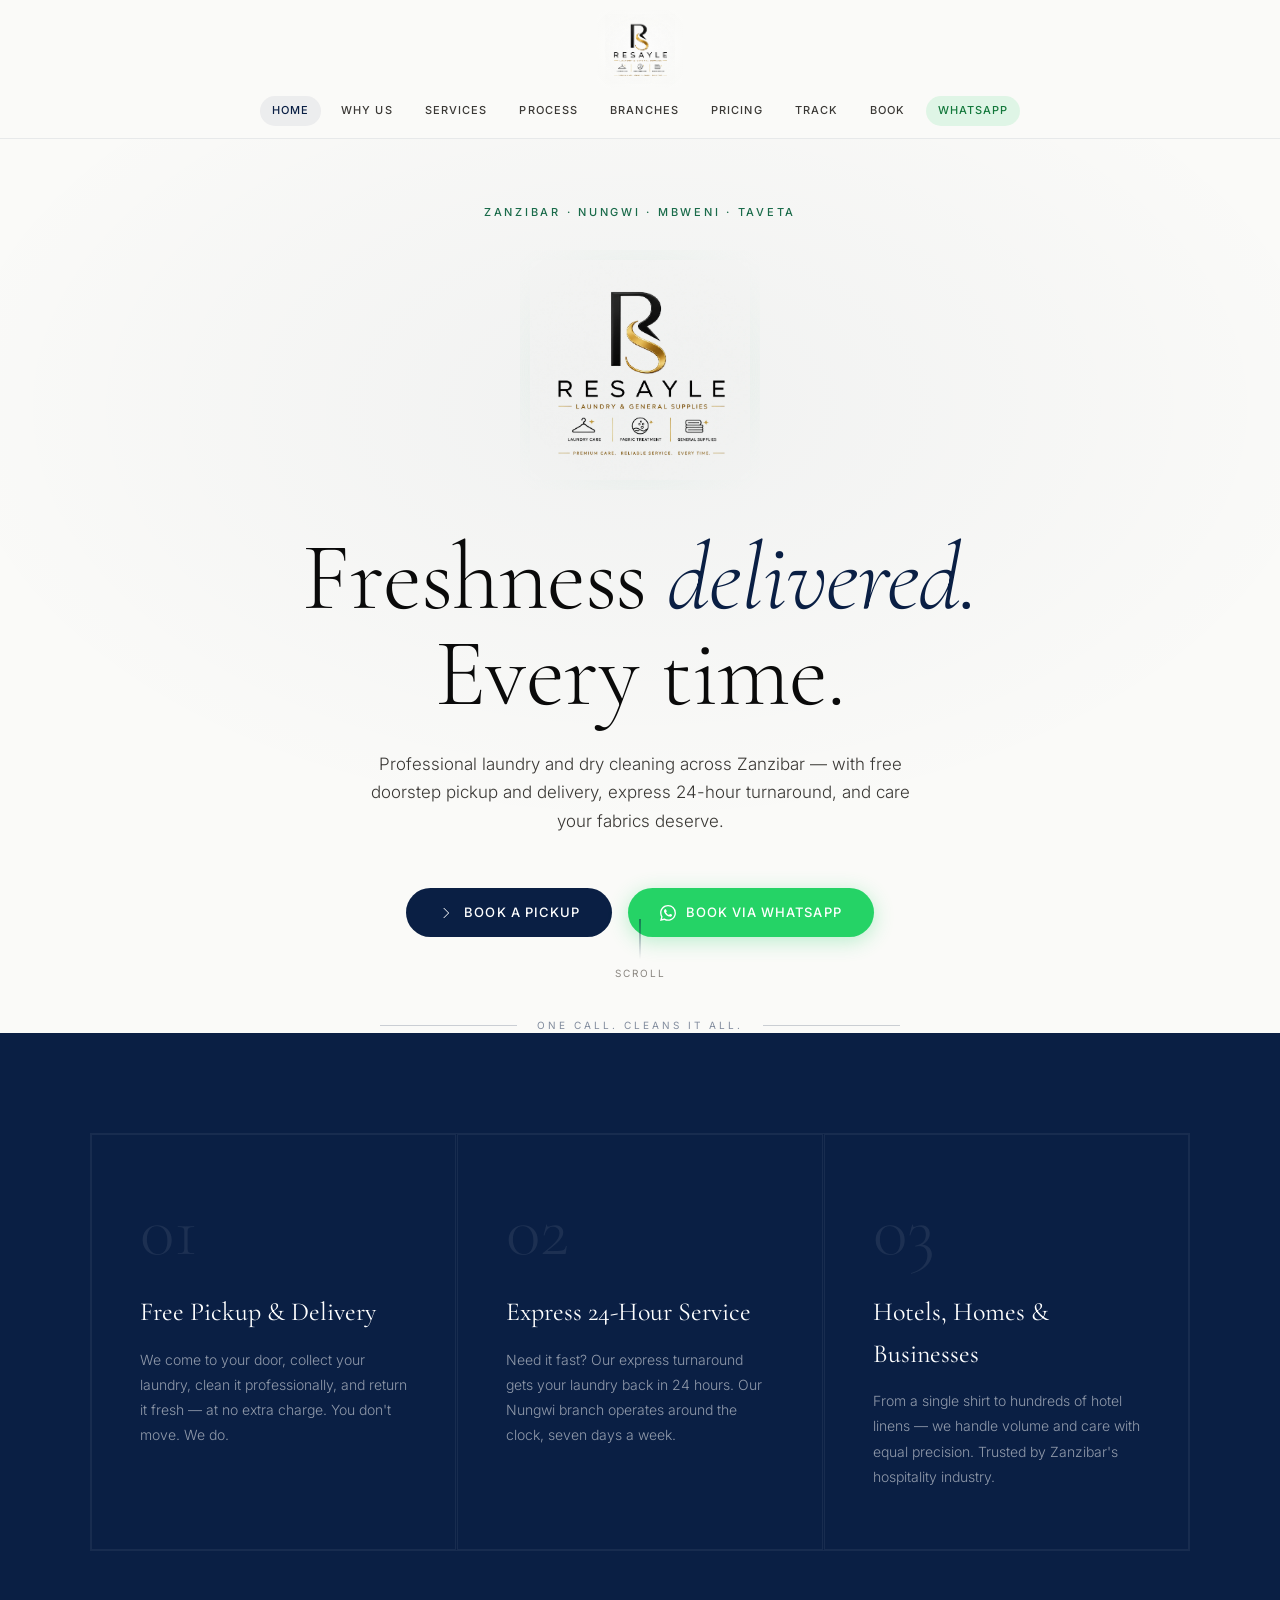
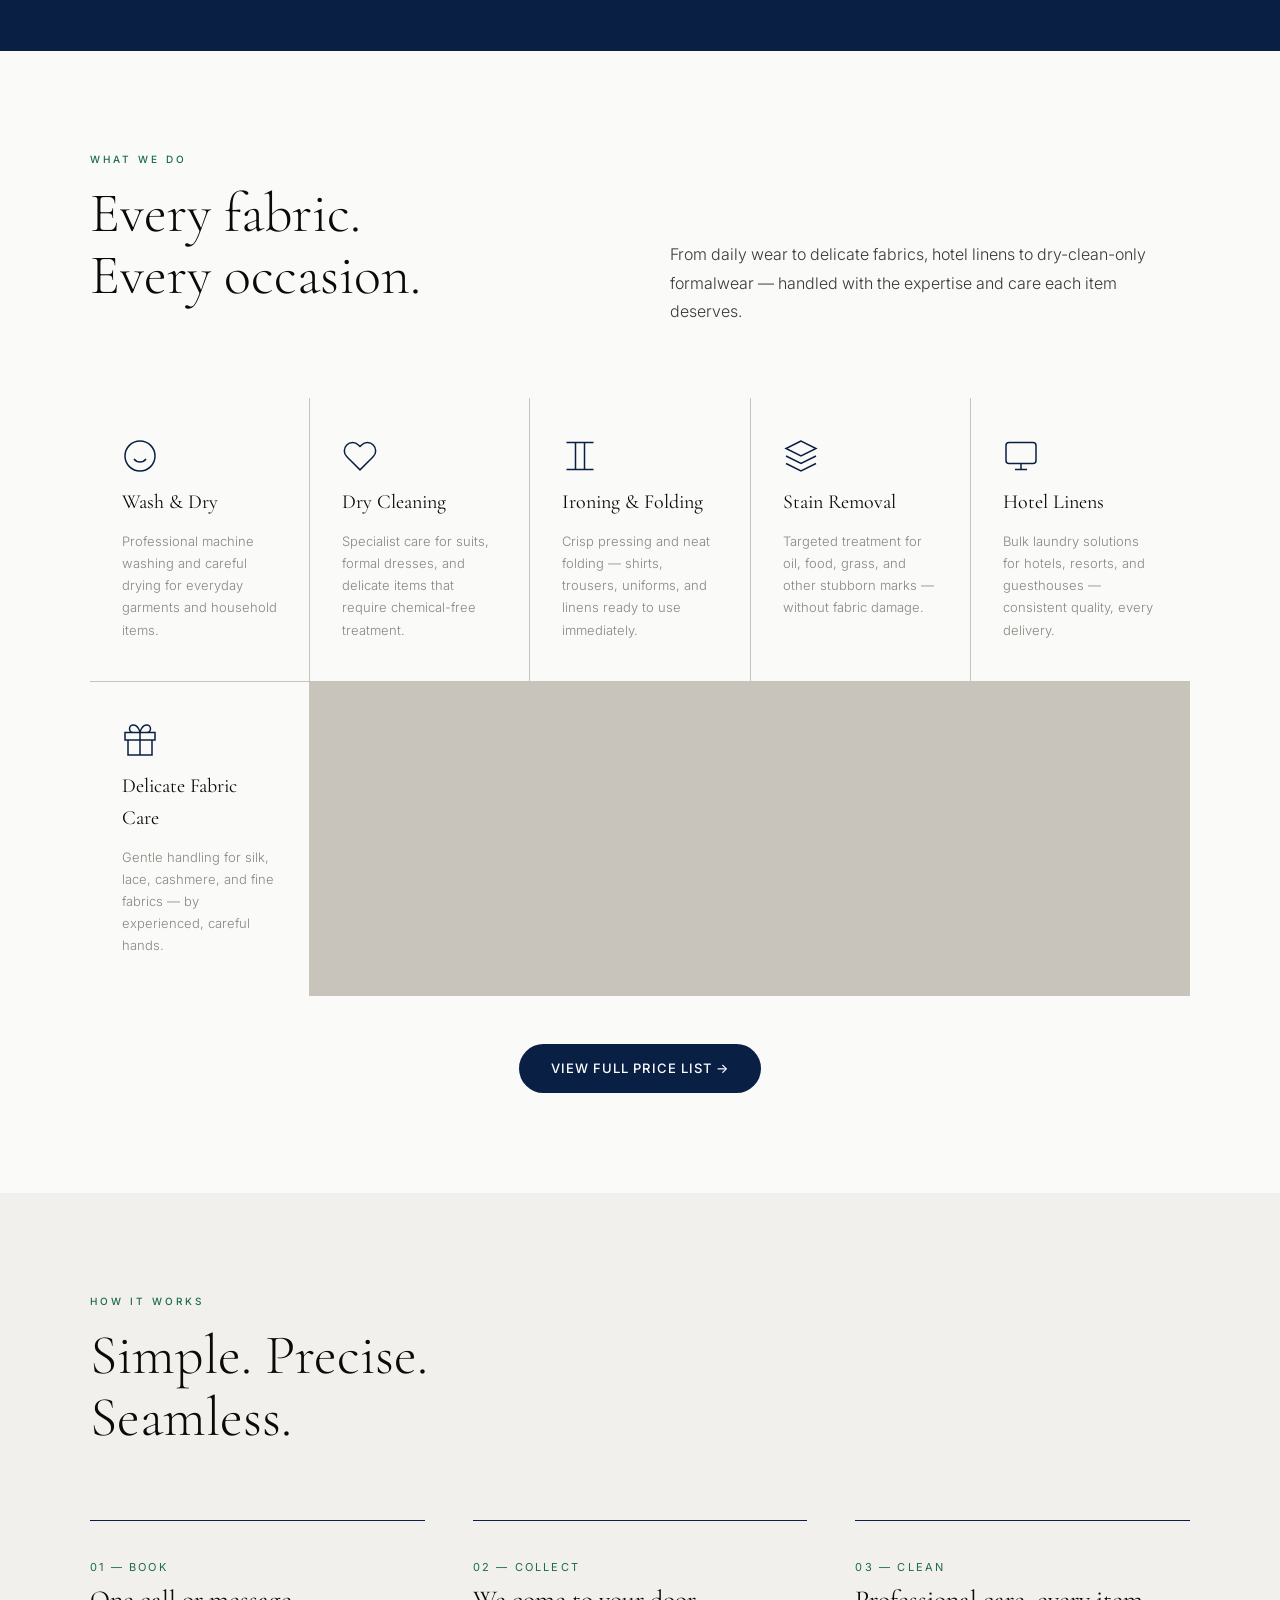
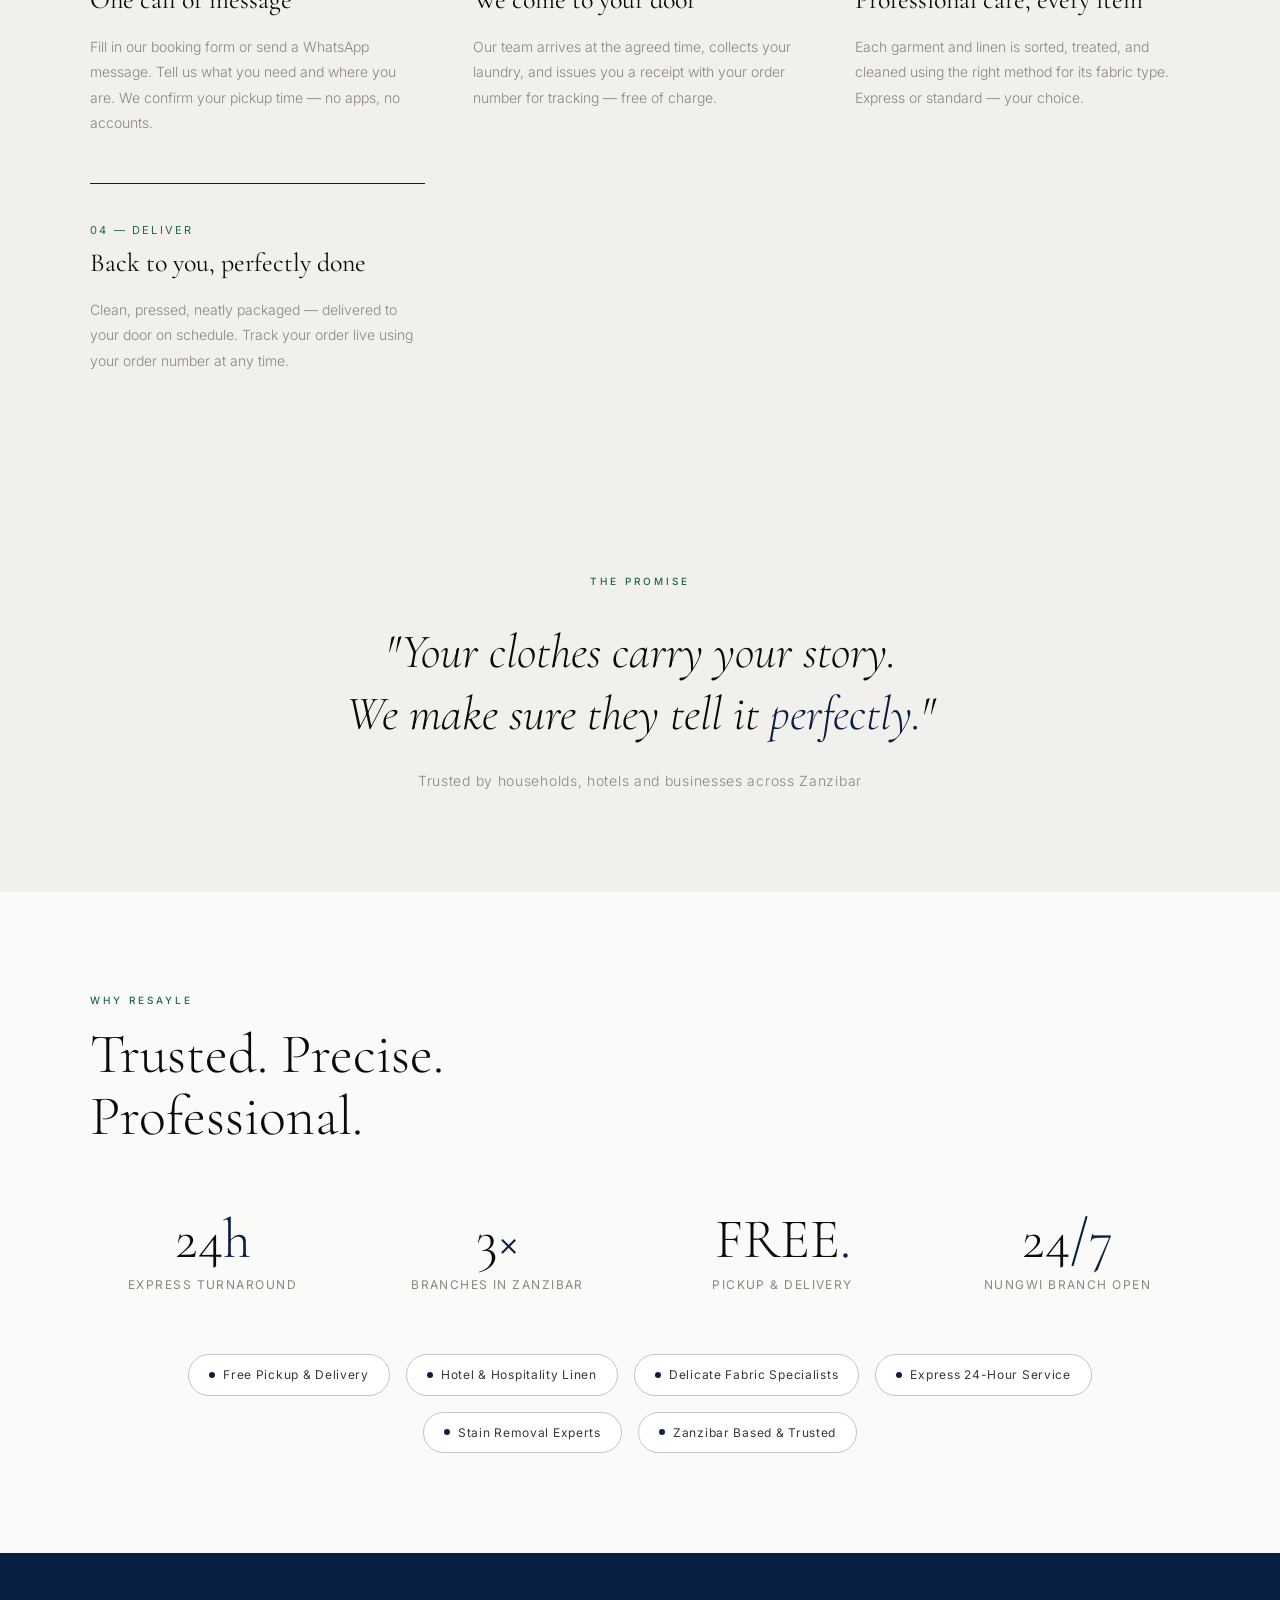
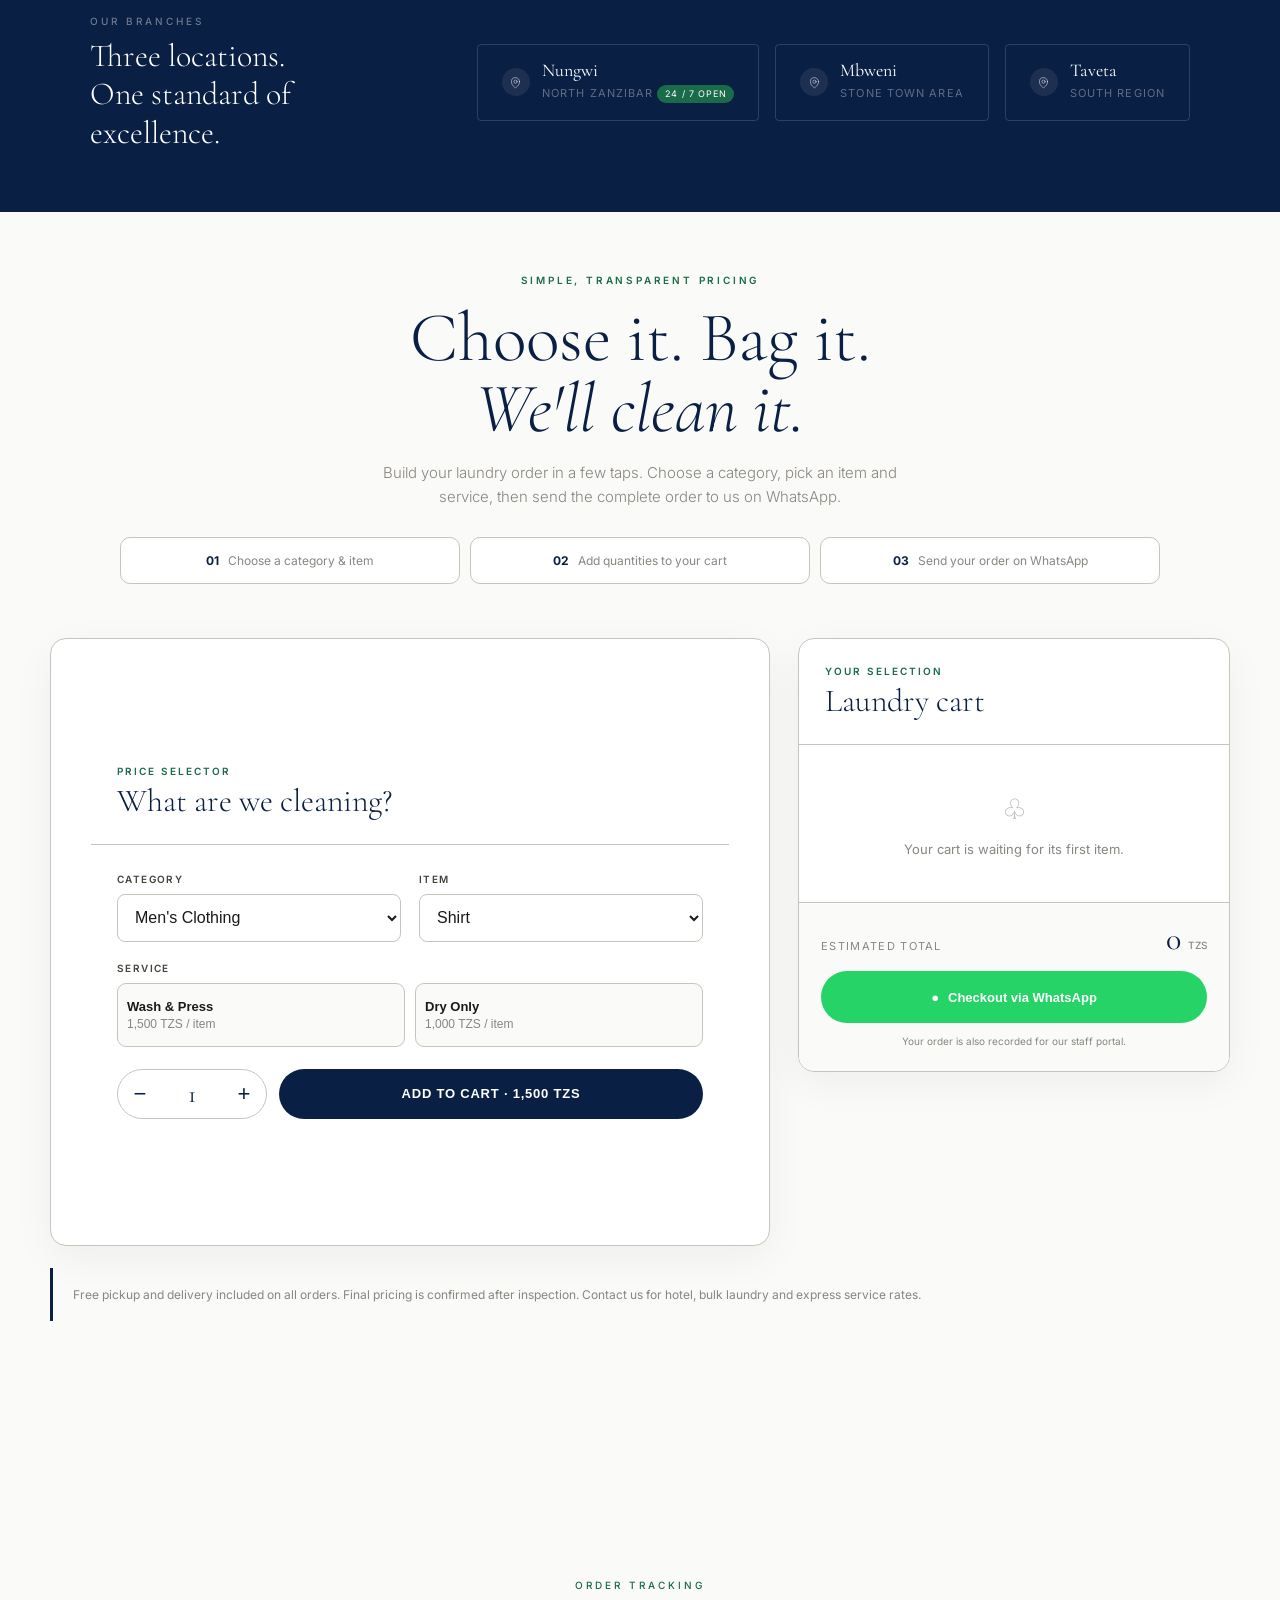
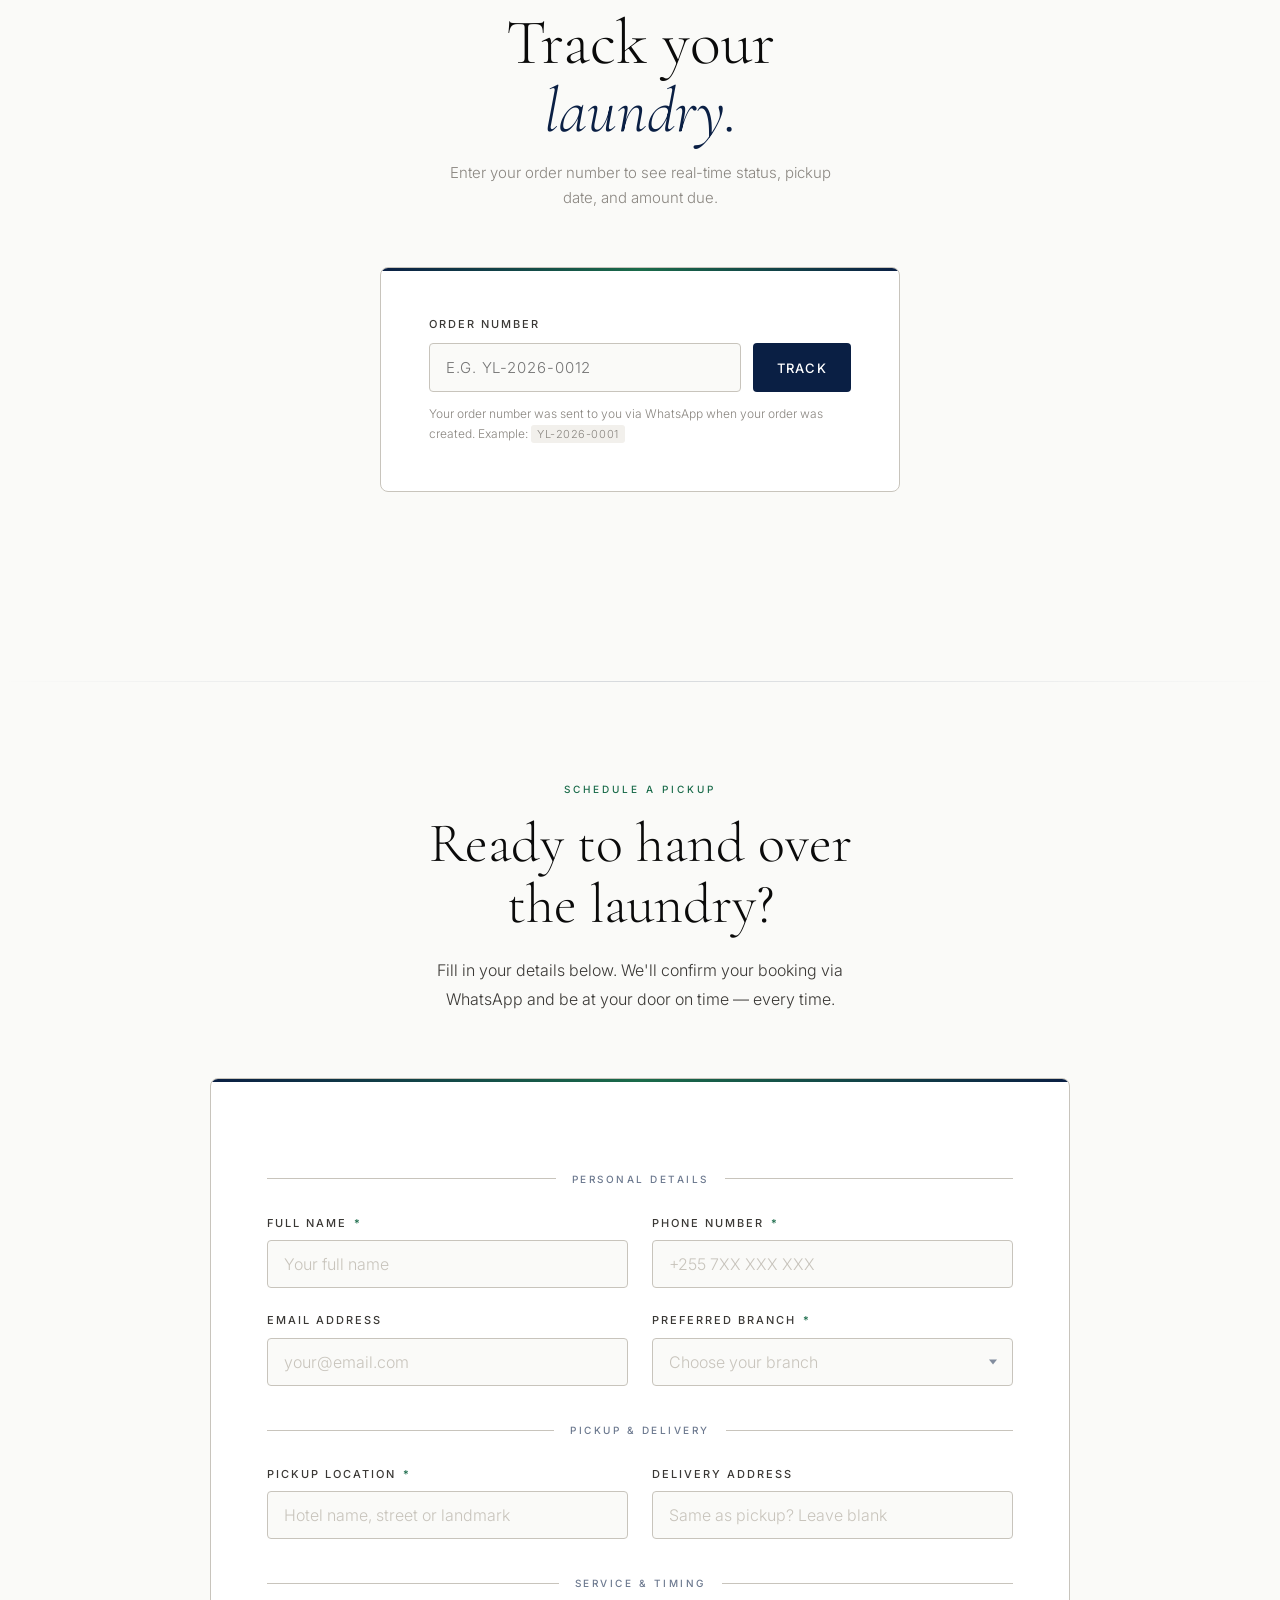
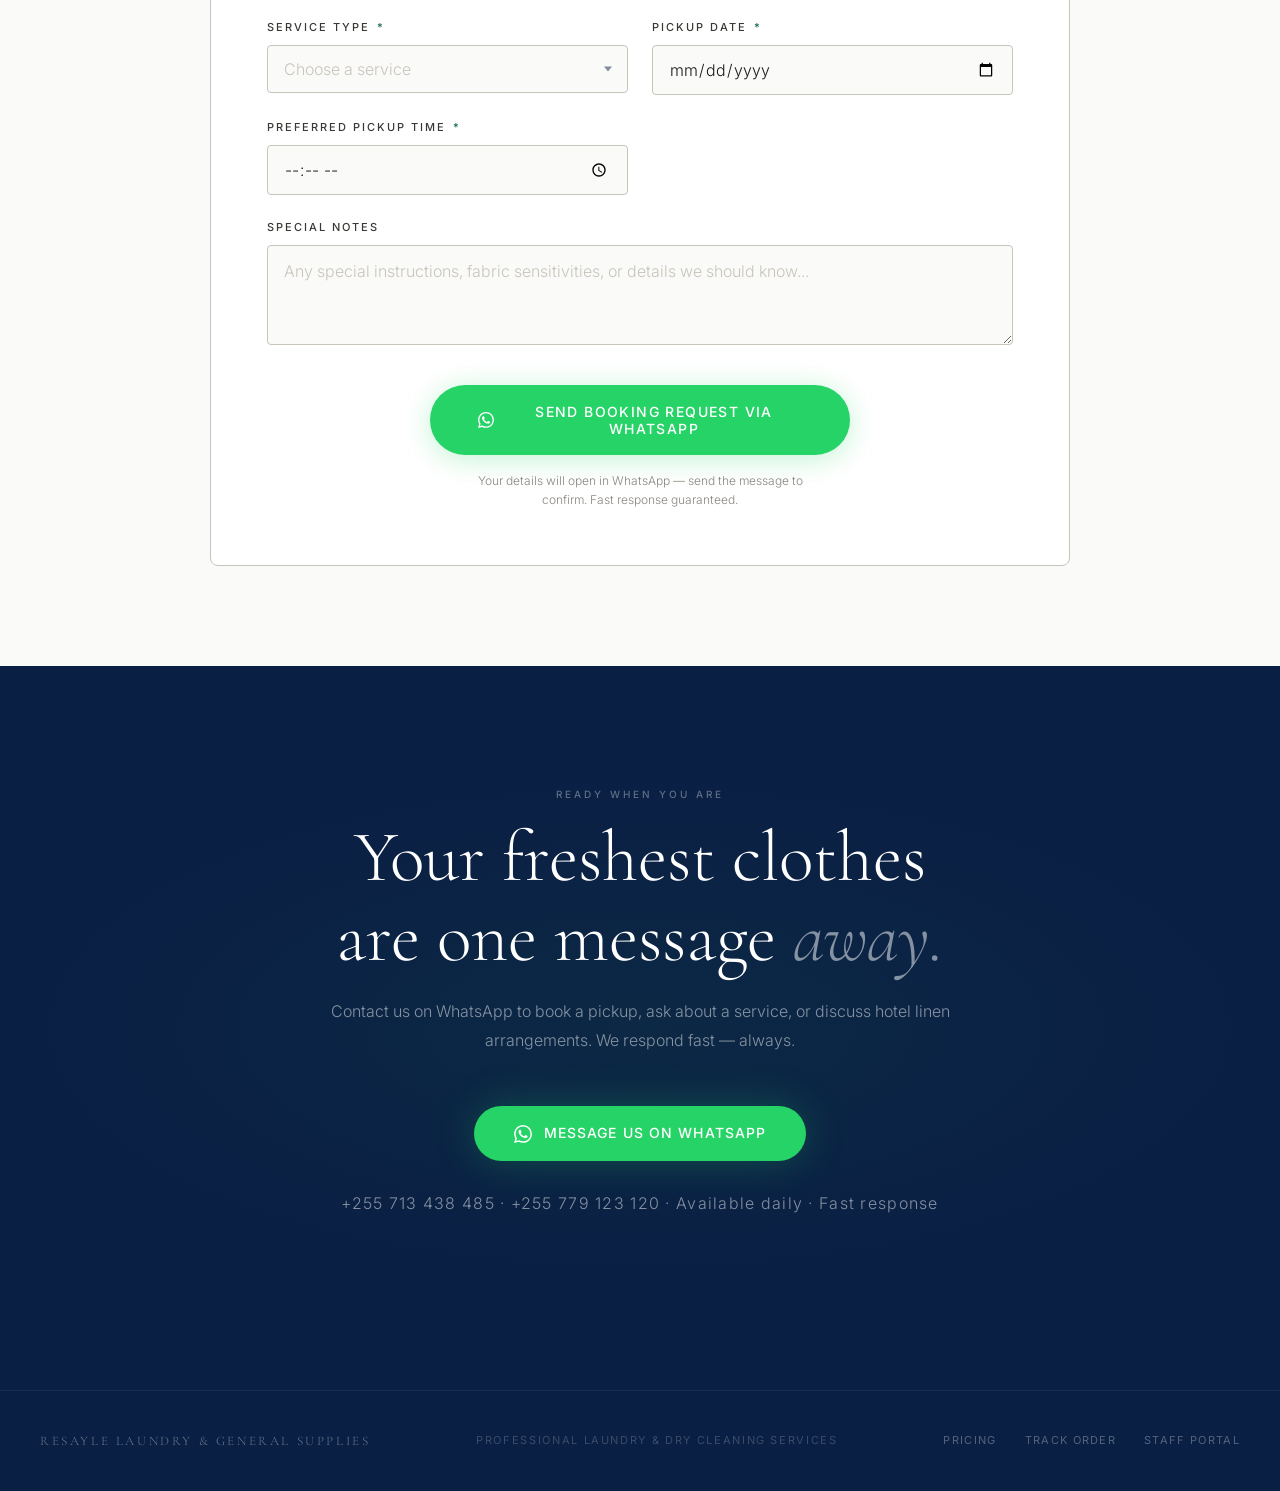
==== commit fece6acb: "Add files via upload" ====
--- a/index.html
+++ b/index.html
@@ -1136,6 +1136,14 @@
     .locations-inner { grid-template-columns: 1fr; gap: 28px; }
     .locations-cards { justify-content: flex-start; }
     footer { flex-direction: column; align-items: flex-start; padding: 28px 20px; }
+    #pricing { padding: 60px 20px !important; }
+    #pricing .pricing-steps,
+    #pricing .pricing-layout,
+    #pricing .pricing-fields { grid-template-columns: 1fr !important; }
+    #pricing #cart-panel { position: static !important; }
+    #pricing .service-options { grid-template-columns: 1fr !important; }
+    .checkout-form { grid-template-columns: 1fr !important; }
+    .checkout-form > div { grid-column: 1 / -1 !important; }
   }
 
   @media (max-width: 600px) {
@@ -1145,6 +1153,7 @@
     .hero-actions a { width: 100%; justify-content: center; }
     .benefit-card { padding: 40px 28px; }
     .proof-grid { grid-template-columns: 1fr 1fr; }
+    #pricing .qty-add { grid-template-columns: 124px minmax(0, 1fr) !important; }
   }
 </style>
 </head>
@@ -1277,7 +1286,7 @@
       </div>
     </div>
     <div style="margin-top: 48px; text-align: center;">
-      <a href="pages/pricing.html" class="btn-primary" style="display: inline-flex;">View Full Price List →</a>
+      <a href="#pricing" class="btn-primary" style="display: inline-flex;">View Full Price List →</a>
     </div>
   </div>
 </section>
@@ -1409,21 +1418,21 @@
       <span style="display: block; margin-bottom: 14px; color: var(--green); font-size: 10px; font-weight: 600; letter-spacing: .28em; text-transform: uppercase;">Simple, transparent pricing</span>
       <h2 style="font-family: 'Cormorant Garamond', serif; font-weight: 300; font-size: clamp(42px, 6vw, 70px); line-height: 1.02; margin-bottom: 16px; color: var(--navy);">Choose it. Bag it.<br><em style="color: var(--navy); font-weight: 300;">We'll clean it.</em></h2>
       <p style="max-width: 570px; margin: auto; color: var(--gray-500); font-size: 15px; font-weight: 300;">Build your laundry order in a few taps. Choose a category, pick an item and service, then send the complete order to us on WhatsApp.</p>
-      <div style="max-width: 1040px; margin: 28px auto 0; display: grid; grid-template-columns: repeat(3, 1fr); gap: 10px;">
+      <div class="pricing-steps" style="max-width: 1040px; margin: 28px auto 0; display: grid; grid-template-columns: repeat(3, 1fr); gap: 10px;">
         <div style="padding: 13px 16px; background: #fff; border: 1px solid var(--gray-300); border-radius: 10px; font-size: 12px; color: var(--gray-500);"><b style="color: var(--navy); margin-right: 6px;">01</b> Choose a category & item</div>
         <div style="padding: 13px 16px; background: #fff; border: 1px solid var(--gray-300); border-radius: 10px; font-size: 12px; color: var(--gray-500);"><b style="color: var(--navy); margin-right: 6px;">02</b> Add quantities to your cart</div>
         <div style="padding: 13px 16px; background: #fff; border: 1px solid var(--gray-300); border-radius: 10px; font-size: 12px; color: var(--gray-500);"><b style="color: var(--navy); margin-right: 6px;">03</b> Send your order on WhatsApp</div>
       </div>
     </div>
 
-    <div style="display: grid; grid-template-columns: minmax(0, 1.25fr) minmax(330px, .75fr); gap: 28px; align-items: start;">
+    <div class="pricing-layout" style="display: grid; grid-template-columns: minmax(0, 1.25fr) minmax(330px, .75fr); gap: 28px; align-items: start;">
       <section style="background: #fff; border: 1px solid var(--gray-300); border-radius: 16px; box-shadow: 0 12px 40px rgba(10, 31, 68, .05); overflow: hidden;" aria-labelledby="picker-title">
         <div style="padding: 24px 26px; border-bottom: 1px solid var(--gray-300);">
           <div style="font-size: 10px; font-weight: 600; letter-spacing: .2em; text-transform: uppercase; color: var(--green); margin-bottom: 4px;">Price selector</div>
           <h3 id="picker-title" style="font-family: 'Cormorant Garamond', serif; font-size: 32px; line-height: 1.15; color: var(--navy); font-weight: 300;">What are we cleaning?</h3>
         </div>
         <div style="padding: 26px;">
-          <div style="display: grid; grid-template-columns: 1fr 1fr; gap: 18px;">
+          <div class="pricing-fields" style="display: grid; grid-template-columns: 1fr 1fr; gap: 18px;">
             <div style="display: flex; flex-direction: column; gap: 7px;">
               <label style="font-size: 10px; font-weight: 600; letter-spacing: .14em; text-transform: uppercase; color: #45413c;">Category</label>
               <select id="category" style="width: 100%; min-height: 48px; border: 1px solid var(--gray-300); border-radius: 8px; background: #fff; color: var(--text); padding: 11px 13px; outline: 0; transition: .2s; cursor: pointer; appearance: auto; -webkit-appearance: menulist; font-size: 16px;"></select>
@@ -1434,13 +1443,13 @@
             </div>
             <div style="grid-column: 1/-1; display: flex; flex-direction: column; gap: 7px;">
               <label style="font-size: 10px; font-weight: 600; letter-spacing: .14em; text-transform: uppercase; color: #45413c;">Service</label>
-              <div style="display: grid; grid-template-columns: 1fr 1fr; gap: 10px;">
+              <div class="service-options" style="display: grid; grid-template-columns: 1fr 1fr; gap: 10px;">
                 <button class="service-btn active" id="wash-btn" type="button" data-service="washPress" style="min-height: 64px; border: 1px solid var(--gray-300); border-radius: 9px; background: var(--off-white); color: var(--gray-500); padding: 9px; text-align: left; transition: .2s; cursor: pointer;"><strong style="display: block; color: var(--text); font-size: 13px; margin-bottom: 2px;">Wash & Press</strong><span style="font-size: 12px;" id="wash-price">—</span></button>
                 <button class="service-btn" id="dry-btn" type="button" data-service="dryOnly" style="min-height: 64px; border: 1px solid var(--gray-300); border-radius: 9px; background: var(--off-white); color: var(--gray-500); padding: 9px; text-align: left; transition: .2s; cursor: pointer;"><strong style="display: block; color: var(--text); font-size: 13px; margin-bottom: 2px;">Dry Only</strong><span style="font-size: 12px;" id="dry-price">—</span></button>
               </div>
             </div>
           </div>
-          <div style="display: grid; grid-template-columns: 150px 1fr; gap: 12px; margin-top: 22px;">
+          <div class="qty-add" style="display: grid; grid-template-columns: 150px 1fr; gap: 12px; margin-top: 22px;">
             <div style="height: 50px; border: 1px solid var(--gray-300); border-radius: 999px; display: grid; grid-template-columns: 44px 1fr 44px; align-items: center; text-align: center;">
               <button type="button" id="minus" style="height: 44px; border: 0; background: none; color: var(--navy); font-size: 22px; cursor: pointer;">−</button>
               <span id="quantity" style="font-family: 'Cormorant Garamond', serif; font-size: 25px; color: var(--navy);">1</span>
@@ -1675,8 +1684,8 @@
   <span class="foot-brand">RESAYLE Laundry & General Supplies</span>
   <span class="foot-tag">Professional Laundry &amp; Dry Cleaning Services</span>
   <nav class="foot-links">
-    <a href="pages/pricing.html">Pricing</a>
-    <a href="pages/track.html">Track Order</a>
+    <a href="#pricing">Pricing</a>
+    <a href="#track">Track Order</a>
     <a href="admin/index.html">Staff Portal</a>
   </nav>
 </footer>
@@ -1808,6 +1817,15 @@
   // PRICING SECTION - CART FUNCTIONALITY
   // ════════════════════════════════════════════════════════════════════════════
 
+  // The embedded pricing and tracking tools must not depend on config.js loading.
+  const APP_CONFIG = window.YASSERS_CONFIG || {};
+  const ADMIN_SCRIPT_URL = APP_CONFIG.APPS_SCRIPT_URL || 'PASTE_YOUR_GOOGLE_APPS_SCRIPT_WEB_APP_URL_HERE';
+  const TRACK_SCRIPT_URL = ADMIN_SCRIPT_URL;
+  const WHATSAPP_NUMBER = APP_CONFIG.WHATSAPP_NUMBER || '255713438485';
+  const BRANCHES = Array.isArray(APP_CONFIG.BRANCHES) && APP_CONFIG.BRANCHES.length
+    ? APP_CONFIG.BRANCHES
+    : ['Nungwi — North Zanzibar (24/7)', 'Mbweni — Stone Town Area', 'Taveta — South Region'];
+
   const FALLBACK_PRICE_LIST = [
     ['Shirt','Men\'s Clothing',1500,1000],['T-Shirt','Men\'s Clothing',1500,1000],['Jeans Trousers','Men\'s Clothing',2000,1000],['Normal Trousers','Men\'s Clothing',2000,1000],['Short Trousers','Men\'s Clothing',1500,1000],['Pajamas','Men\'s Clothing',2000,1500],['Training Suit','Men\'s Clothing',2500,1500],['Overall','Men\'s Clothing',3000,2000],['Overcoat','Men\'s Clothing',4000,3000],['Bush Shirt','Men\'s Clothing',2000,1500],['Sweater','Men\'s Clothing',2000,1500],['Sports Jacket','Men\'s Clothing',3000,2000],['Blazer','Men\'s Clothing',4000,3000],['2 Piece Full Suit','Men\'s Clothing',6000,5000],['3 Piece Full Suit','Men\'s Clothing',8000,6000],['Kofia','Men\'s Clothing',1000,500],['Seruni','Men\'s Clothing',1500,1000],['Scarf','Men\'s Clothing',1000,800],['Kandura','Men\'s Clothing',2500,2000],['Safari Suit','Men\'s Clothing',3500,2500],['Pants','Men\'s Clothing',1500,1000],['Suit Trousers','Men\'s Clothing',2500,2000],['Socks','Men\'s Clothing',500,null],['Vest','Men\'s Clothing',1000,500],['Punjabi Suit','Men\'s Clothing',3000,2000],['Vest (Kizibao)','Men\'s Clothing',1000,500],['Tie','Men\'s Clothing',1000,800],['Cap','Men\'s Clothing',1000,500],['Underwear','Men\'s Clothing',500,null],['Boxer','Men\'s Clothing',500,null],['Sports Trousers','Men\'s Clothing',1500,1000],
     ['Plain Blouse','Women\'s Clothing',1500,1000],['Kanga','Women\'s Clothing',1000,500],['Jeans Skirt','Women\'s Clothing',2000,1500],['Plain Dress','Women\'s Clothing',2000,1500],['Night Dress','Women\'s Clothing',2000,1500],['Abaya','Women\'s Clothing',3000,2500],['Burqa','Women\'s Clothing',3000,2500],['Hijab','Women\'s Clothing',1000,800],['Hijab with Stones','Women\'s Clothing',2000,1500],['Punjabi Suit','Women\'s Clothing',3000,2000],['Ladies Suit','Women\'s Clothing',4000,3000],['Slip','Women\'s Clothing',1000,800],['Swimsuit','Women\'s Clothing',1500,1000],['Camisole','Women\'s Clothing',1000,500],['Special Dress','Women\'s Clothing',5000,4000],
@@ -1817,40 +1835,67 @@
 
   let PRICE_LIST = FALLBACK_PRICE_LIST;
   let service='washPress', quantity=1, cart=[];
+  let pricingReady=false;
   const money=n=>Number(n).toLocaleString('en-US');
   const currentItem=()=>PRICE_LIST.find(x=>x.category===document.getElementById('category').value&&x.item===document.getElementById('item').value);
 
   function initPricing(){
     const categoryEl=document.getElementById('category'),itemEl=document.getElementById('item');
     const washBtn=document.getElementById('wash-btn'),dryBtn=document.getElementById('dry-btn');
-    BRANCHES.forEach(branch=>document.getElementById('customer-branch').add(new Option(branch,branch)));
-    [...new Set(PRICE_LIST.map(x=>x.category))].forEach(cat=>categoryEl.add(new Option(cat,cat)));
-    categoryEl.addEventListener('change',populateItems);
-    itemEl.addEventListener('change',updatePicker);
-    [washBtn,dryBtn].forEach(btn=>btn.addEventListener('click',()=>{if(btn.disabled)return;service=btn.dataset.service;updatePicker()}));
-    document.getElementById('minus').onclick=()=>{quantity=Math.max(1,quantity-1);updatePicker()};
-    document.getElementById('plus').onclick=()=>{quantity=Math.min(99,quantity+1);updatePicker()};
-    document.getElementById('add-btn').onclick=addToCart;
-    populateItems(); renderCart();
+    if(!pricingReady){
+      const branchEl=document.getElementById('customer-branch');
+      if(branchEl.options.length===1)BRANCHES.forEach(branch=>branchEl.add(new Option(branch,branch)));
+      categoryEl.addEventListener('change',()=>populateItems());
+      itemEl.addEventListener('change',updatePicker);
+      [washBtn,dryBtn].forEach(btn=>btn.addEventListener('click',()=>{if(btn.disabled)return;service=btn.dataset.service;updatePicker()}));
+      document.getElementById('minus').onclick=()=>{quantity=Math.max(1,quantity-1);updatePicker()};
+      document.getElementById('plus').onclick=()=>{quantity=Math.min(99,quantity+1);updatePicker()};
+      document.getElementById('add-btn').onclick=addToCart;
+      pricingReady=true;
+    }
+    rebuildPricing();
+    renderCart();
+  }
+
+  function rebuildPricing(preferredCategory=document.getElementById('category').value,preferredItem=document.getElementById('item').value){
+    const categoryEl=document.getElementById('category');
+    const categories=[...new Set(PRICE_LIST.map(x=>x.category))];
+    categoryEl.innerHTML='';
+    categories.forEach(cat=>categoryEl.add(new Option(cat,cat)));
+    if(categories.includes(preferredCategory))categoryEl.value=preferredCategory;
+    populateItems(preferredItem);
   }
 
   async function loadPriceList(){
+    // Built-in prices render immediately; Sheets refreshes them in the background.
+    initPricing();
     if(ADMIN_SCRIPT_URL!=='PASTE_YOUR_GOOGLE_APPS_SCRIPT_WEB_APP_URL_HERE'){
+      const controller=new AbortController();
+      const timeout=setTimeout(()=>controller.abort(),5000);
       try{
-        const response=await fetch(`${ADMIN_SCRIPT_URL}?action=getPrices`);
+        const response=await fetch(`${ADMIN_SCRIPT_URL}?action=getPrices`,{signal:controller.signal});
+        if(!response.ok)throw new Error(`Price request failed: ${response.status}`);
         const data=await response.json();
         if(data.prices&&data.prices.length){
-          PRICE_LIST=data.prices.map(row=>({item:row.item,category:row.category,washPress:Number(String(row.washPress).replace(/,/g,'')),dryOnly:row.dryOnly===''||row.dryOnly==null?null:Number(String(row.dryOnly).replace(/,/g,''))})).filter(row=>row.item&&row.category&&row.washPress);
+          const selectedCategory=document.getElementById('category').value;
+          const selectedItem=document.getElementById('item').value;
+          const sheetPrices=data.prices.map(row=>({item:row.item,category:row.category,washPress:Number(String(row.washPress).replace(/,/g,'')),dryOnly:row.dryOnly===''||row.dryOnly==null?null:Number(String(row.dryOnly).replace(/,/g,''))})).filter(row=>row.item&&row.category&&row.washPress);
+          if(sheetPrices.length){
+            PRICE_LIST=sheetPrices;
+            rebuildPricing(selectedCategory,selectedItem);
+          }
         }
       }catch(error){console.warn('Using built-in price list');}
+      finally{clearTimeout(timeout);}
     }
-    initPricing();
-  }
-
-  function populateItems(){
+  }
+
+  function populateItems(preferredItem=''){
     const itemEl=document.getElementById('item');
+    const items=PRICE_LIST.filter(x=>x.category===document.getElementById('category').value);
     itemEl.innerHTML='';
-    PRICE_LIST.filter(x=>x.category===document.getElementById('category').value).forEach(x=>itemEl.add(new Option(x.item,x.item)));
+    items.forEach(x=>itemEl.add(new Option(x.item,x.item)));
+    if(items.some(x=>x.item===preferredItem))itemEl.value=preferredItem;
     service='washPress';updatePicker();
   }
 
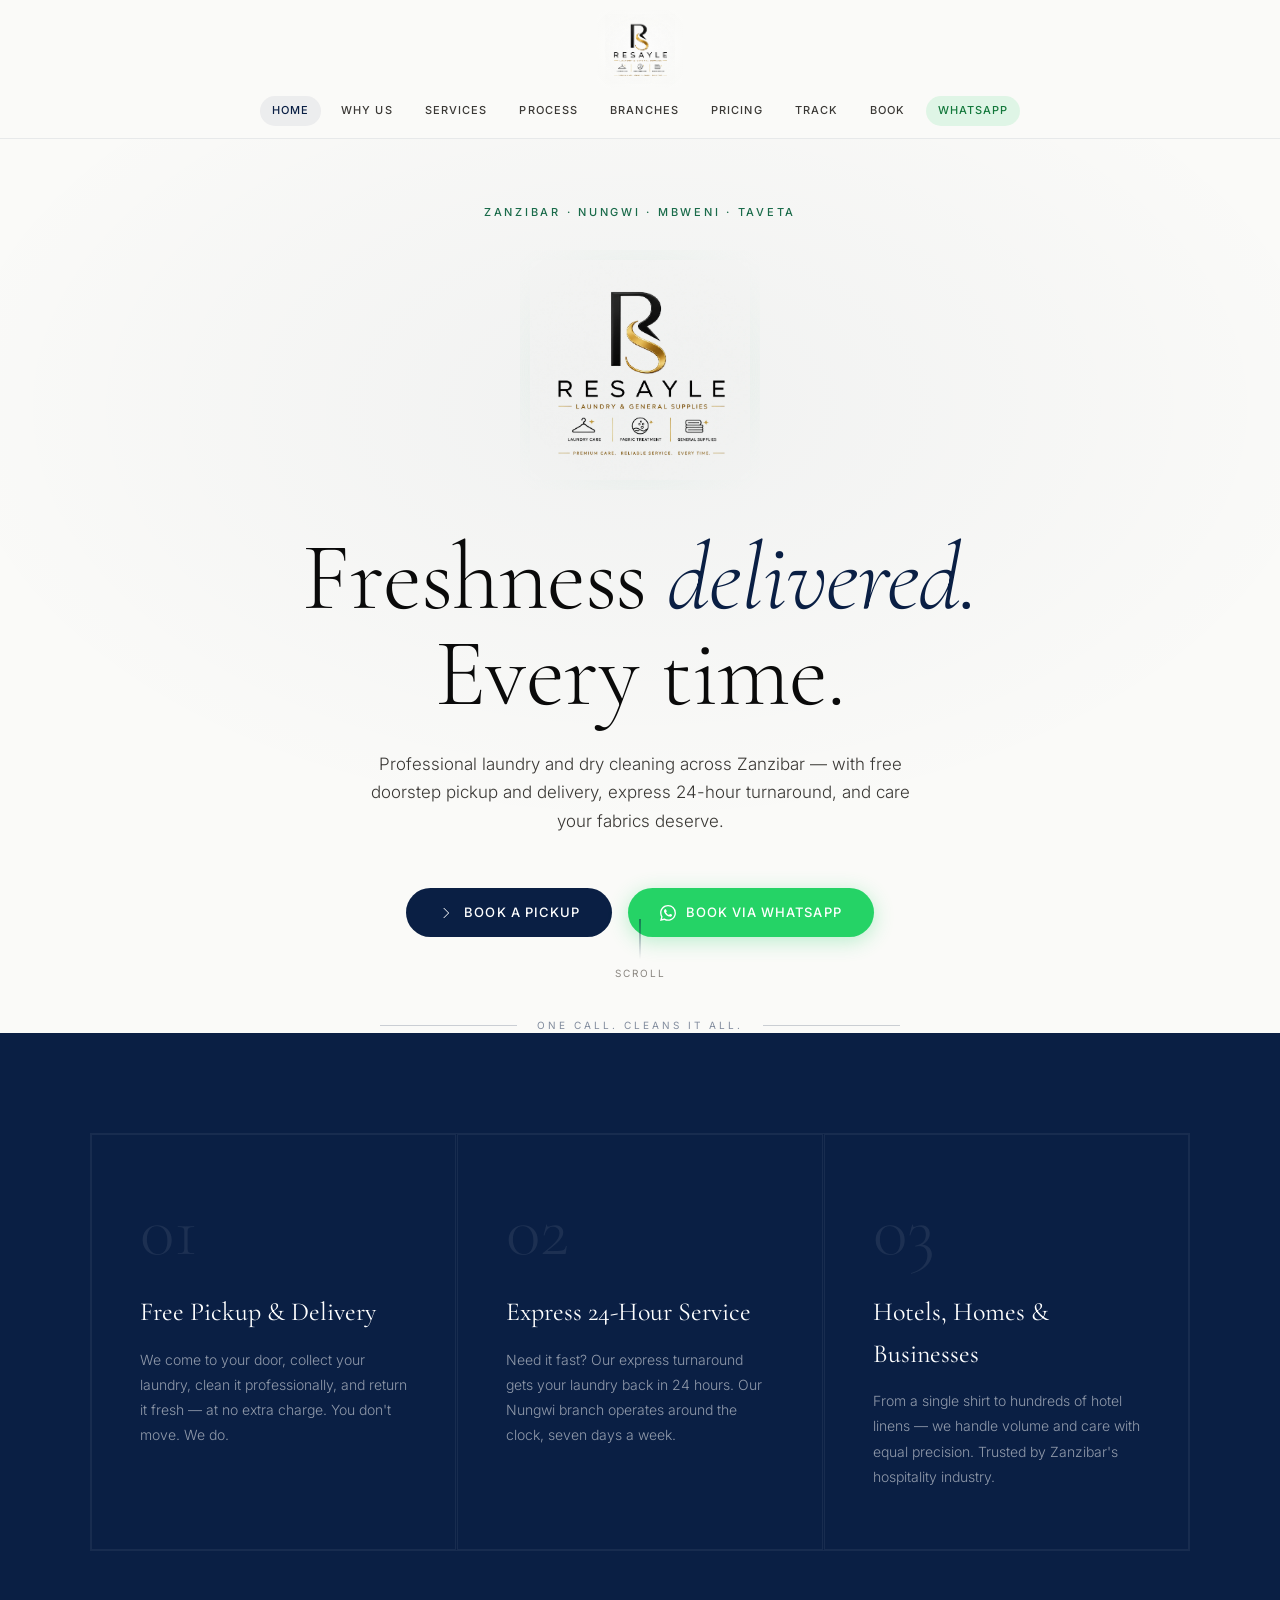
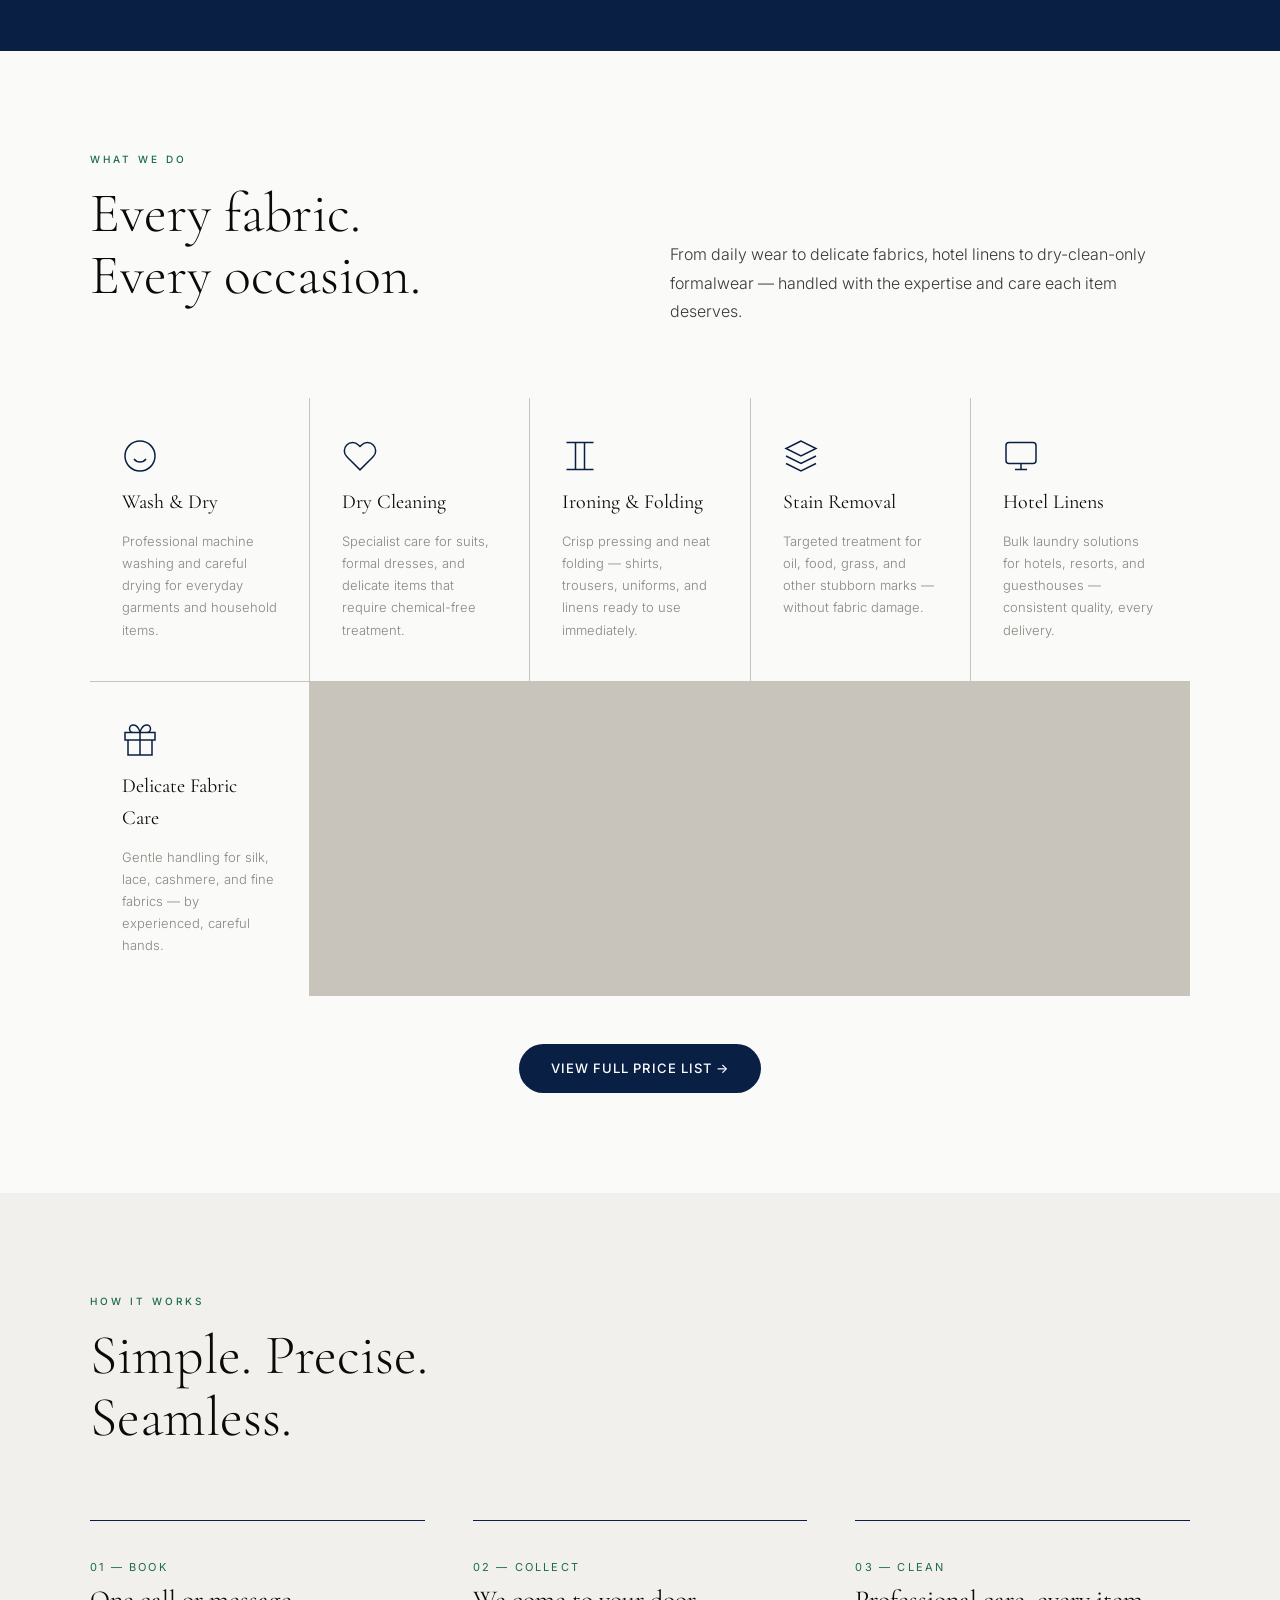
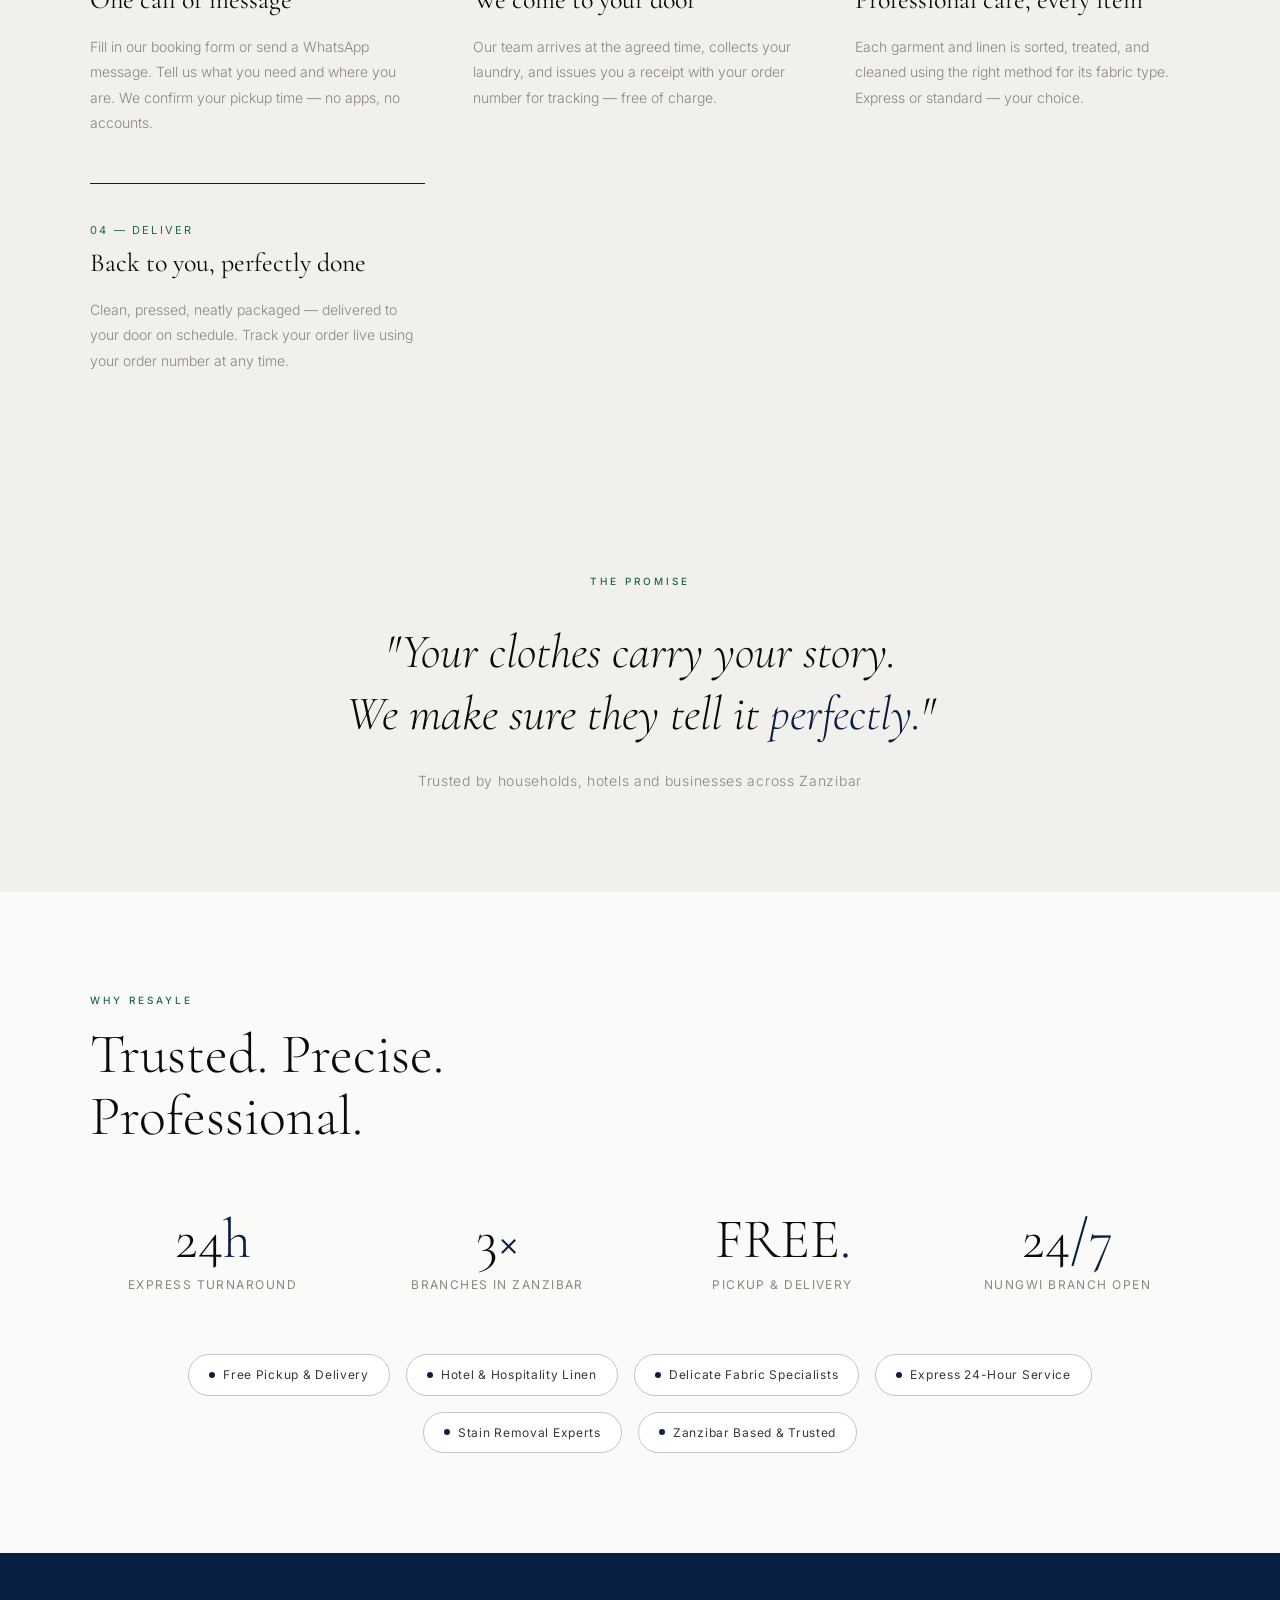
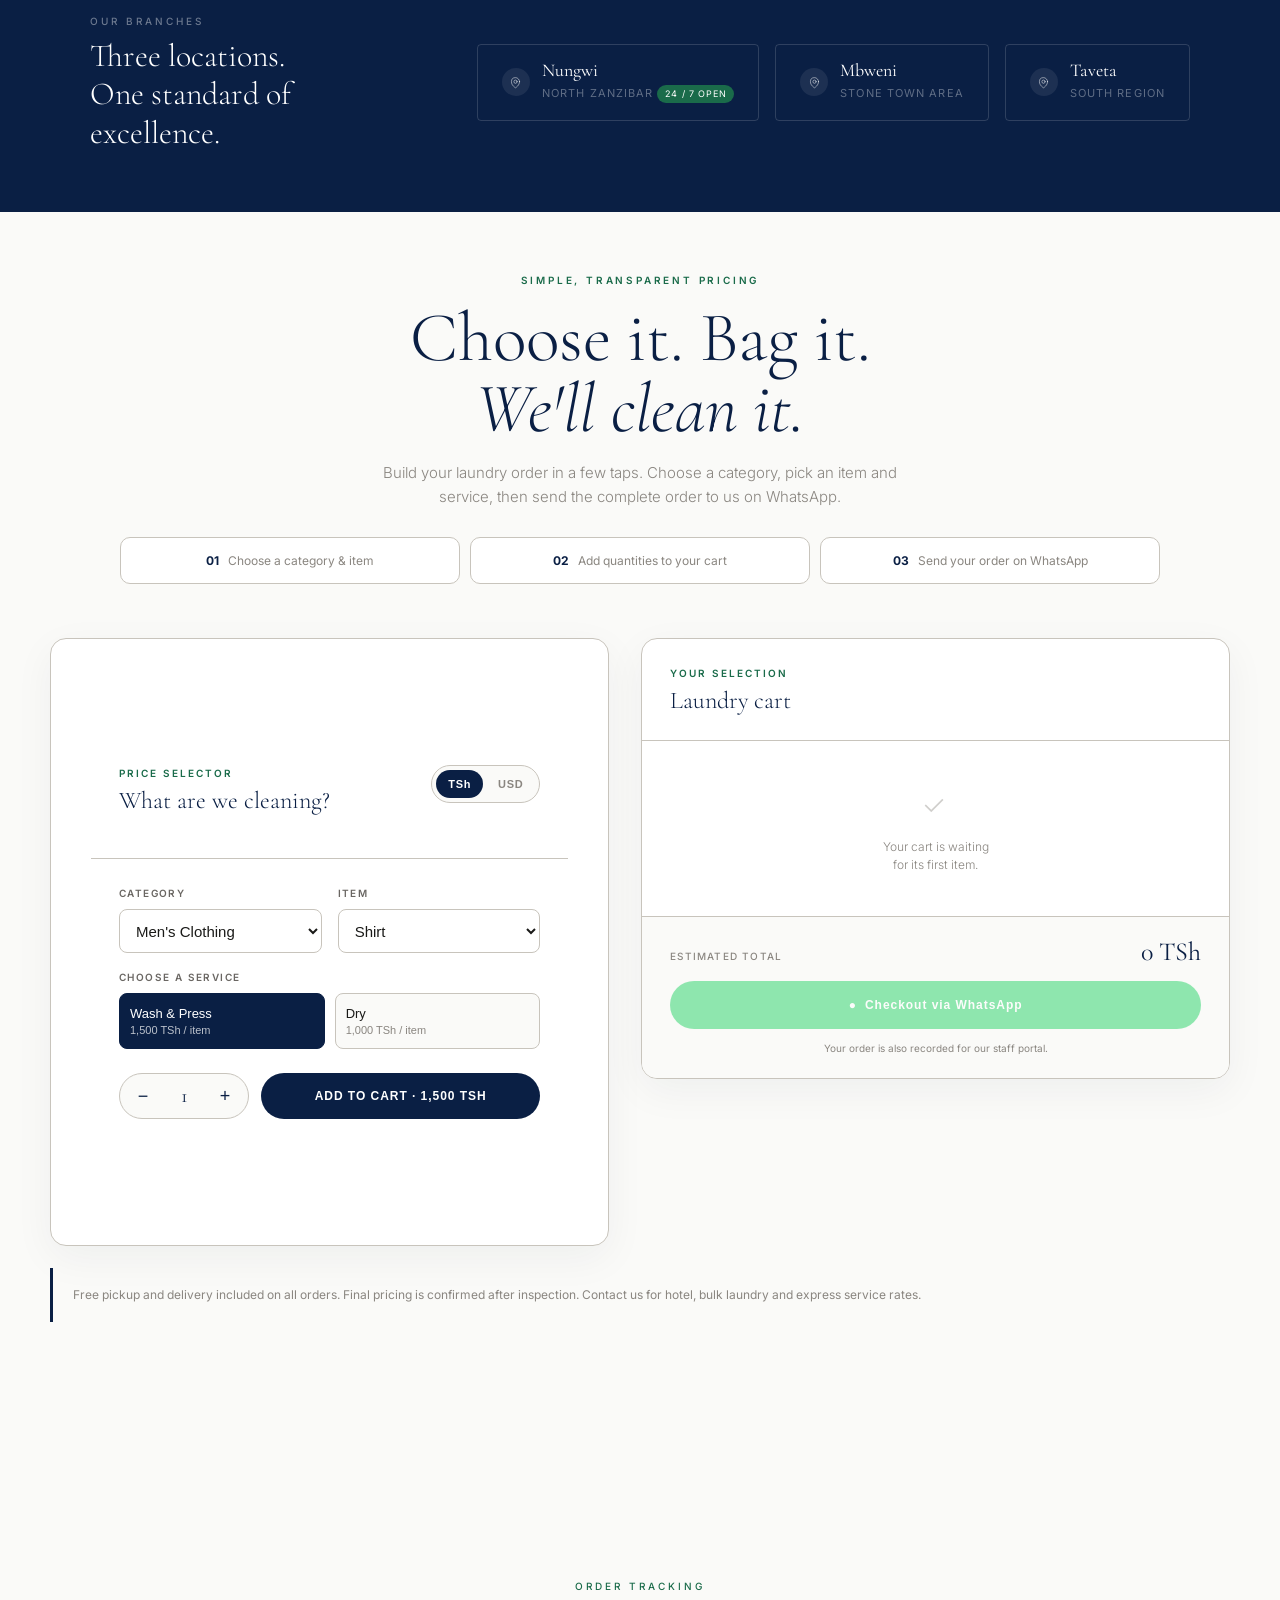
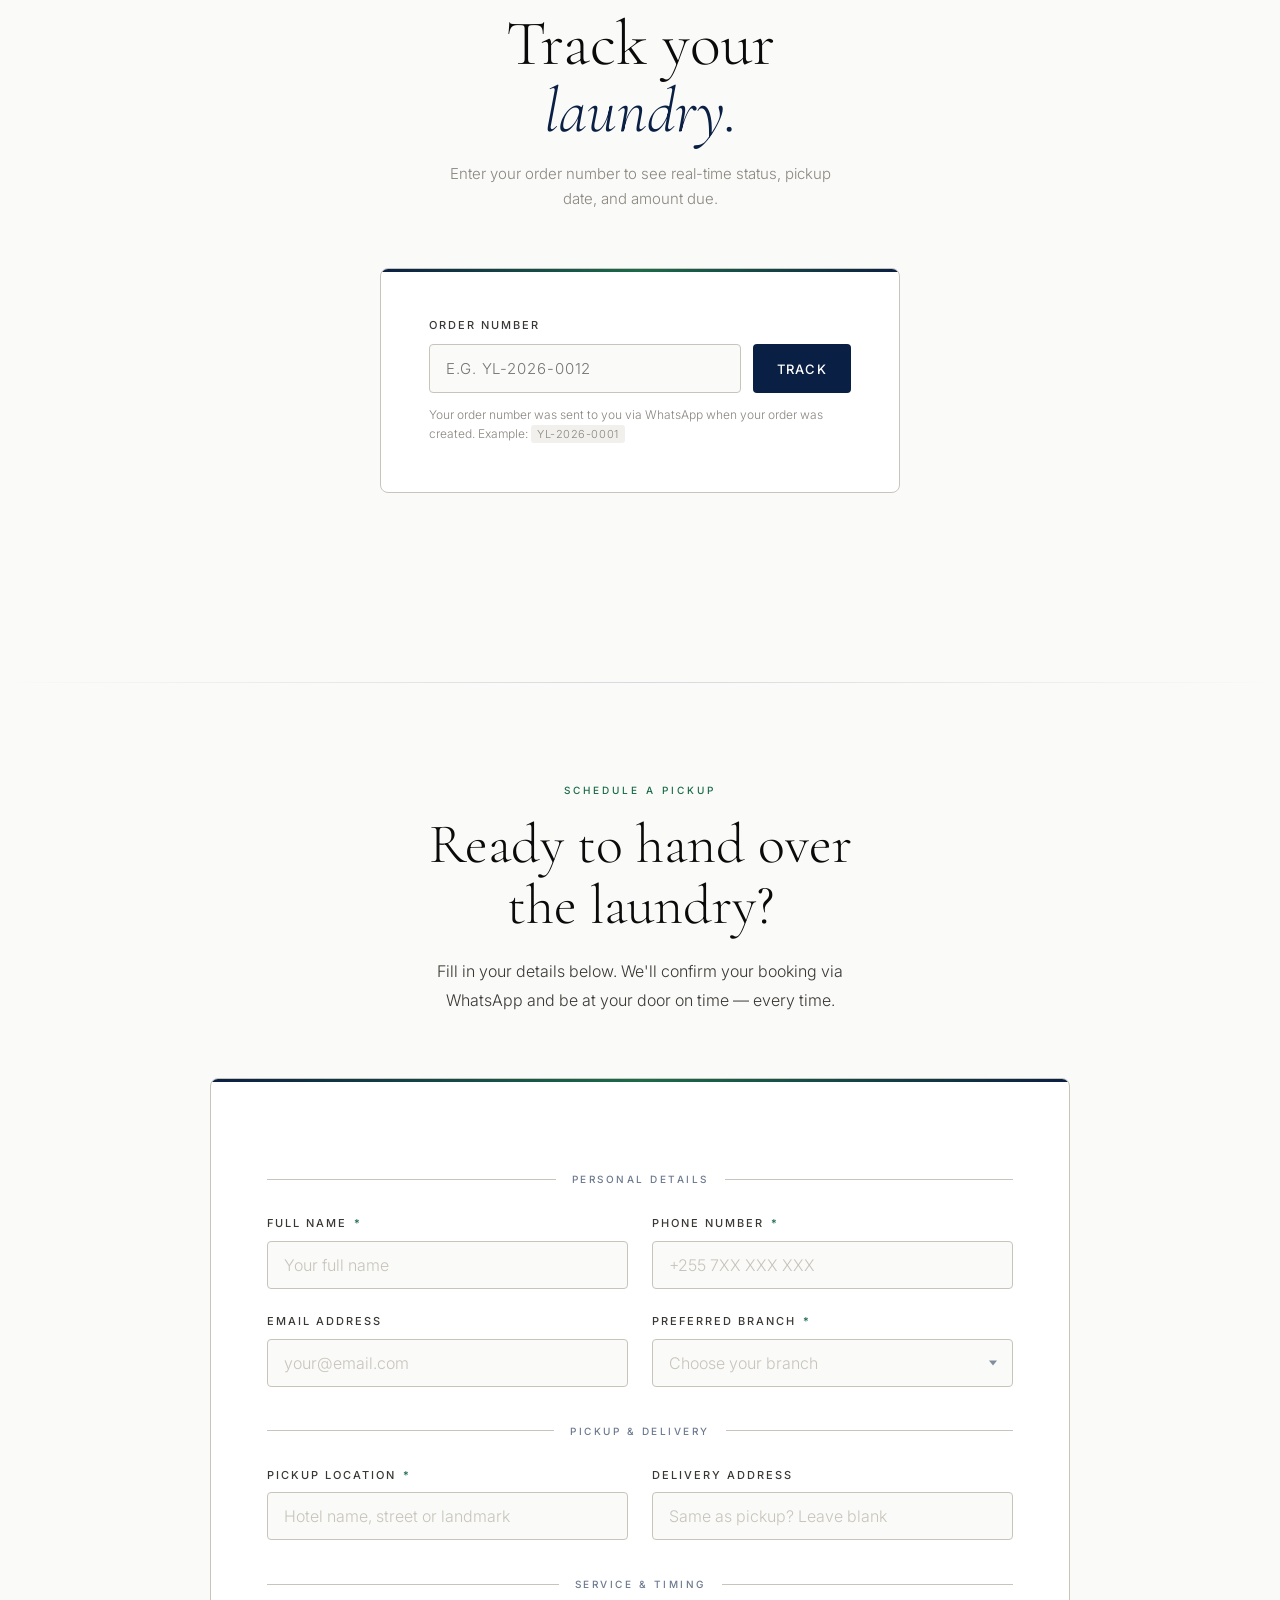
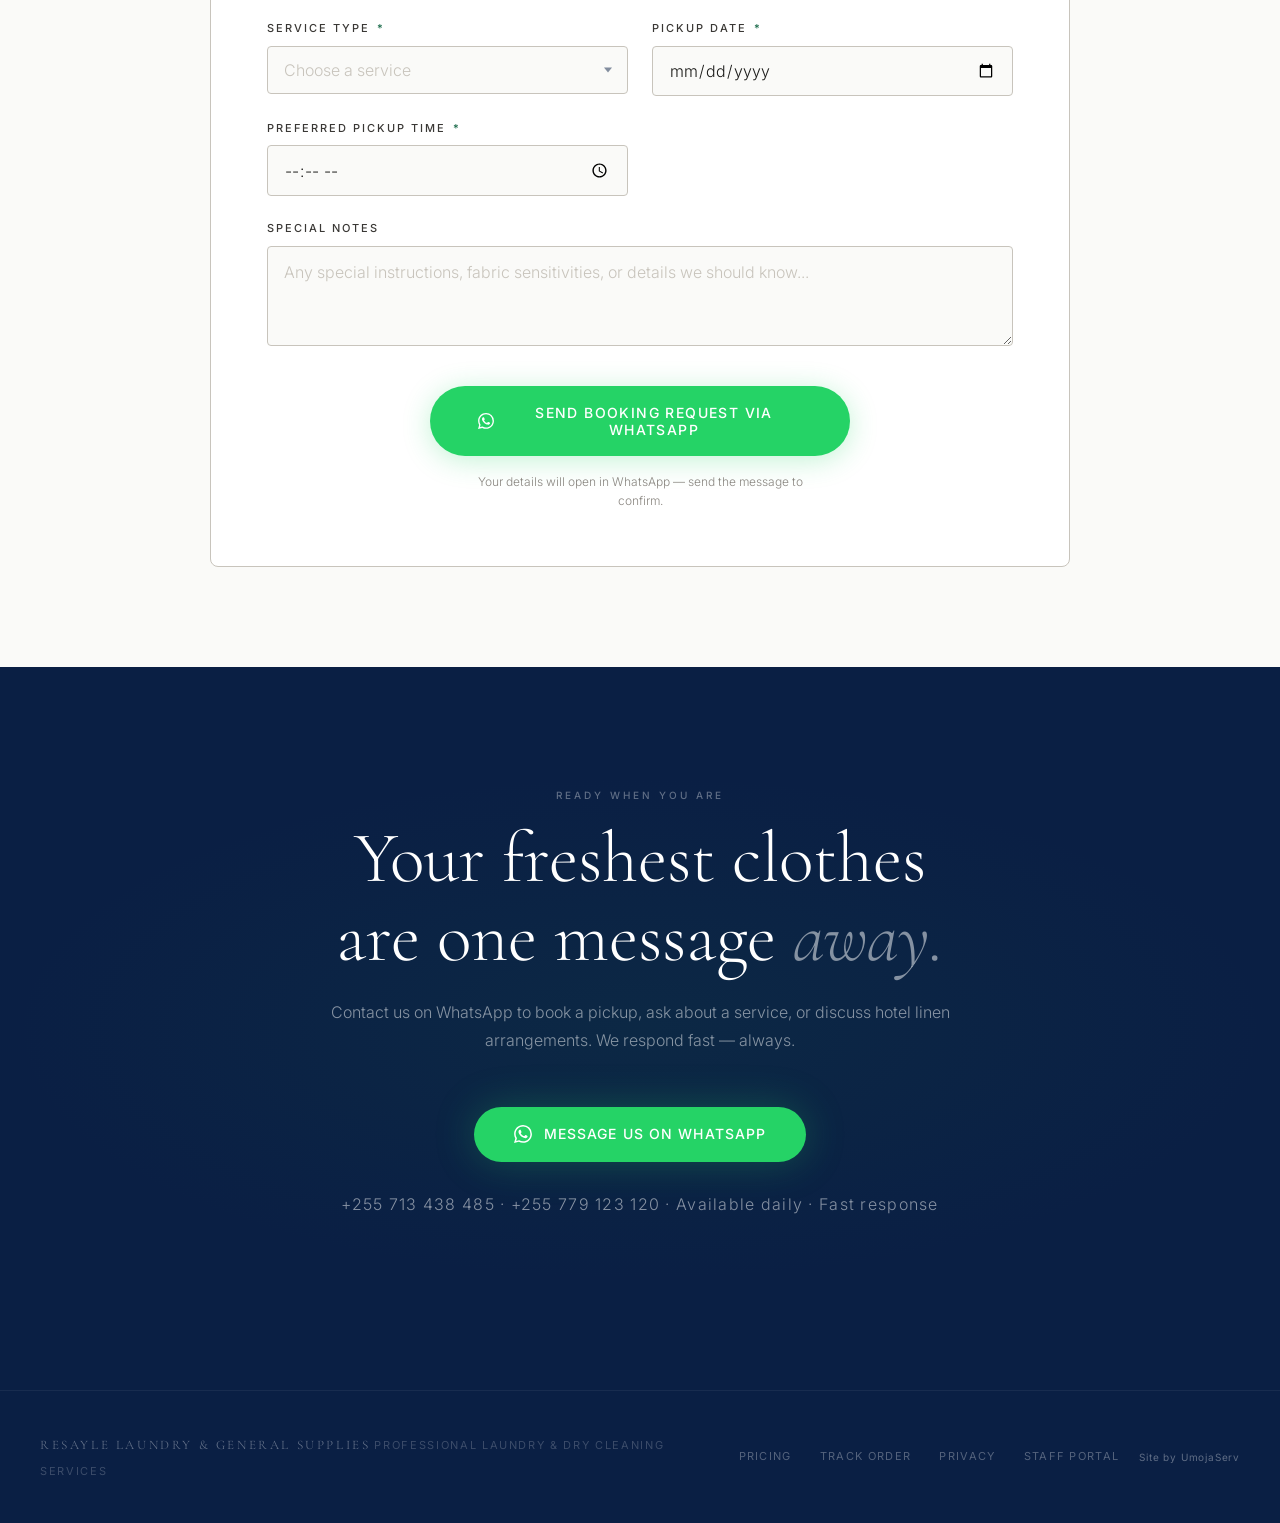
==== commit 21e60cc5: "Add files via upload" ====
--- a/index.html
+++ b/index.html
@@ -3,14 +3,65 @@
 <head>
 <meta charset="UTF-8">
 <meta name="viewport" content="width=device-width, initial-scale=1.0">
-<title>RESAYLE Laundry & General Supplies — Premium Laundry & Dry Cleaning</title>
-<meta name="description" content="Professional laundry and dry cleaning services. Free pickup and delivery. Express 24-hour turnaround. Serving homes, hotels, and businesses.">
+<title>RESAYLE Laundry & General Supplies — Zanzibar Laundry Service</title>
+<meta name="description" content="Professional laundry, dry cleaning & hotel linen service in Zanzibar. Free pickup & delivery, 24-hour express service. Trusted by homes, hotels & businesses.">
+<meta name="keywords" content="laundry service Zanzibar, dry cleaning Zanzibar, hotel laundry service, pickup delivery laundry, Nungwi Mbweni Taveta">
+<meta name="author" content="RESAYLE Laundry & General Supplies">
+<meta name="theme-color" content="#0A1F44">
+<link rel="icon" href="data:image/svg+xml,<svg xmlns='http://www.w3.org/2000/svg' viewBox='0 0 100 100'><text y='75' font-size='75' fill='%230A1F44'>✨</text></svg>">
+<meta property="og:title" content="RESAYLE Laundry — Premium Laundry Service in Zanzibar">
+<meta property="og:description" content="Free pickup & delivery, 24-hour express service, professional care for all fabrics. Trusted laundry solution for Zanzibar.">
+<meta property="og:type" content="business.business">
+<meta property="og:url" content="https://resaylez.com">
+<meta property="og:image" content="https://resaylez.com/assets/logo/logo.webp">
+<meta name="twitter:card" content="summary_large_image">
+<meta name="twitter:title" content="RESAYLE Laundry — Zanzibar Laundry Service">
+<meta name="twitter:description" content="Professional laundry with free pickup & delivery, 24-hour express service.">
+<link rel="canonical" href="https://resaylez.com">
 <link rel="preconnect" href="https://fonts.googleapis.com">
 <link rel="preconnect" href="https://fonts.gstatic.com" crossorigin>
 <link rel="dns-prefetch" href="//wa.me">
 <link href="https://fonts.googleapis.com/css2?family=Inter:wght@300;400;500&display=swap" rel="stylesheet">
 <link rel="preload" href="https://fonts.googleapis.com/css2?family=Cormorant+Garamond:ital,wght@0,300;0,400;0,500;1,300;1,400&display=swap" as="style" onload="this.onload=null;this.rel='stylesheet'">
 <noscript><link rel="stylesheet" href="https://fonts.googleapis.com/css2?family=Cormorant+Garamond:ital,wght@0,300;0,400;0,500;1,300;1,400&display=swap"></noscript>
+<!-- ANALYTICS: Google Tag Manager (GTM) - REPLACE GTM-XXXX WITH YOUR CONTAINER ID -->
+<script async src="https://www.googletagmanager.com/gtag/js?id=G-XXXXXXXXXX"></script>
+<script>
+  window.dataLayer = window.dataLayer || [];
+  function gtag(){dataLayer.push(arguments);}
+  gtag('js', new Date());
+  gtag('config', 'G-XXXXXXXXXX'); // Replace with your GA4 Measurement ID
+</script>
+
+<script type="application/ld+json">
+{
+  "@context": "https://schema.org",
+  "@type": ["LocalBusiness", "DryCleaningOrLaundry"],
+  "name": "RESAYLE Laundry & General Supplies",
+  "description": "Professional laundry and dry cleaning services with free pickup and delivery across Zanzibar.",
+  "url": "https://resaylez.com",
+  "telephone": "+255713438485",
+  "address": {
+    "@type": "PostalAddress",
+    "addressLocality": "Zanzibar",
+    "addressCountry": "TZ"
+  },
+  "areaServed": [
+    {
+      "@type": "City",
+      "name": "Zanzibar"
+    },
+    {
+      "@type": "City",
+      "name": "Nungwi"
+    },
+    {
+      "@type": "City",
+      "name": "Stone Town"
+    }
+  ]
+}
+</script>
 <style>
   *, *::before, *::after { margin: 0; padding: 0; box-sizing: border-box; }
 
@@ -261,6 +312,7 @@
   }
 
   .btn-primary:hover { background: var(--navy-light); transform: translateY(-2px); }
+  .btn-primary:focus { outline: 2px solid var(--navy); outline-offset: 2px; }
 
   .btn-whatsapp {
     display: inline-flex;
@@ -341,7 +393,7 @@
   }
 
   /* ── SECTIONS ── */
-  section { padding: 100px 40px; scroll-margin-top: 152px; }
+  section { padding: 100px 40px; scroll-margin-top: 138px; }
   .locations-strip { scroll-margin-top: 152px; }
 
   .section-label {
@@ -934,6 +986,13 @@
     border-color: var(--navy);
     background: #fff;
     box-shadow: 0 0 0 3px rgba(10,31,68,0.06);
+    outline: none;
+  }
+
+  .form-field input:focus-visible,
+  .form-field textarea:focus-visible {
+    outline: 2px solid var(--navy);
+    outline-offset: -1px;
   }
 
   .form-field input::placeholder,
@@ -993,6 +1052,39 @@
     padding-right: 13px !important;
     cursor: pointer;
   }
+
+  #pricing .service-btn.active {
+    background: var(--navy) !important;
+    border-color: var(--navy) !important;
+    color: rgba(255,255,255,.72) !important;
+  }
+  #pricing .service-btn.active strong { color: #fff !important; }
+  #pricing .service-btn:disabled { opacity: .38; cursor: not-allowed !important; }
+  #pricing .currency-switch {
+    display: flex;
+    align-items: center;
+    gap: 3px;
+    padding: 4px;
+    border: 1px solid var(--gray-300);
+    border-radius: 999px;
+    background: var(--off-white);
+    flex-shrink: 0;
+  }
+  #pricing .currency-btn {
+    border: 0;
+    border-radius: 999px;
+    background: transparent;
+    color: var(--gray-500);
+    padding: 8px 12px;
+    font-size: 11px;
+    font-weight: 600;
+    letter-spacing: .06em;
+    cursor: pointer;
+  }
+  #pricing .currency-btn.active { background: var(--navy); color: #fff; }
+  #pricing .checkout-btn:not(:disabled) { opacity: 1; cursor: pointer; }
+  #pricing .checkout-btn:not(:disabled):hover { background: #1FAD55; transform: translateY(-1px); }
+  #pricing .checkout-btn:not(:disabled):focus { outline: 2px solid var(--navy); outline-offset: 2px; }
 
   .form-field input[type="date"],
   .form-field input[type="time"] { color: var(--text); }
@@ -1058,6 +1150,17 @@
     box-shadow: 0 8px 36px rgba(37,211,102,0.4);
   }
 
+  .btn-submit-wa:focus {
+    outline: 2px solid var(--navy);
+    outline-offset: 2px;
+  }
+
+  .btn-submit-wa:disabled {
+    opacity: 0.5;
+    cursor: not-allowed;
+    transform: none;
+  }
+
   .btn-submit-wa svg { width: 18px; height: 18px; }
 
   .submit-note {
@@ -1129,7 +1232,7 @@
     #main-nav .logo-mark { padding: 2px 6px; gap: 8px; }
     #main-nav .logo-mark .logo-img { height: 48px; }
     .hero { padding: 100px 20px 60px; }
-    section { padding: 60px 20px; }
+    section { padding: 60px 20px; scroll-margin-top: 70px; }
     .services-header { grid-template-columns: 1fr; gap: 24px; }
     .form-row { grid-template-columns: 1fr; }
     .booking-form { padding: 28px 20px; }
@@ -1153,7 +1256,13 @@
     .hero-actions a { width: 100%; justify-content: center; }
     .benefit-card { padding: 40px 28px; }
     .proof-grid { grid-template-columns: 1fr 1fr; }
-    #pricing .qty-add { grid-template-columns: 124px minmax(0, 1fr) !important; }
+    #pricing .qty-add { grid-template-columns: 120px minmax(0, 1fr) !important; }
+    #pricing .pricing-layout { grid-template-columns: 1fr !important; gap: 20px !important; }
+    #pricing .service-options { grid-template-columns: 1fr !important; }
+    #pricing .service-btn { min-height: 56px !important; }
+    #pricing #cart-panel { position: static !important; }
+    #pricing h3 { font-size: 22px !important; }
+  }
   }
 </style>
 </head>
@@ -1162,7 +1271,7 @@
 <!-- NAV -->
 <nav id="main-nav">
   <a href="index.html" class="logo-mark" aria-label="RESAYLE Laundry home">
-    <img src="assets/logo/logo.webp" alt="RESAYLE Laundry & General Supplies" class="logo-img" decoding="async" />
+    <img src="assets/logo/logo.webp" alt="RESAYLE Laundry & General Supplies" class="logo-img" width="1254" height="1254" decoding="async" />
   </a>
   <div class="nav-row" aria-label="Main navigation">
     <ul class="nav-links">
@@ -1181,9 +1290,9 @@
     <svg viewBox="0 0 24 24" fill="currentColor"><path d="M17.472 14.382c-.297-.149-1.758-.867-2.03-.967-.273-.099-.471-.148-.67.15-.197.297-.767.966-.94 1.164-.173.199-.347.223-.644.075-.297-.15-1.255-.463-2.39-1.475-.883-.788-1.48-1.761-1.653-2.059-.173-.297-.018-.458.13-.606.134-.133.298-.347.446-.52.149-.174.198-.298.298-.497.099-.198.05-.371-.025-.52-.075-.149-.669-1.612-.916-2.207-.242-.579-.487-.5-.669-.51a12.8 12.8 0 00-.57-.01c-.198 0-.52.074-.792.372-.272.297-1.04 1.016-1.04 2.479 0 1.462 1.065 2.875 1.213 3.074.149.198 2.096 3.2 5.077 4.487.709.306 1.262.489 1.694.625.712.227 1.36.195 1.871.118.571-.085 1.758-.719 2.006-1.413.248-.694.248-1.289.173-1.413-.074-.124-.272-.198-.57-.347m-5.421 7.403h-.004a9.87 9.87 0 01-5.031-1.378l-.361-.214-3.741.982.998-3.648-.235-.374a9.86 9.86 0 01-1.51-5.26c.001-5.45 4.436-9.884 9.888-9.884 2.64 0 5.122 1.03 6.988 2.898a9.825 9.825 0 012.893 6.994c-.003 5.45-4.437 9.884-9.885 9.884m8.413-18.297A11.815 11.815 0 0012.05 0C5.495 0 .16 5.335.157 11.892c0 2.096.547 4.142 1.588 5.945L.057 24l6.305-1.654a11.882 11.882 0 005.683 1.448h.005c6.554 0 11.89-5.335 11.893-11.893a11.821 11.821 0 00-3.48-8.413z"/></svg>
     WhatsApp
   </a>
-  <button class="hamburger" id="hamburger" aria-label="Menu"><span></span><span></span><span></span></button>
+  <button class="hamburger" id="hamburger" type="button" aria-label="Open navigation menu" aria-controls="mobile-nav" aria-expanded="false"><span></span><span></span><span></span></button>
 </nav>
-<nav class="mobile-nav" id="mobile-nav">
+<nav class="mobile-nav" id="mobile-nav" aria-label="Mobile navigation" aria-hidden="true">
   <a href="#home">Home</a>
   <a href="#benefits">Why Us</a>
   <a href="#services">Services</a>
@@ -1192,13 +1301,13 @@
   <a href="#pricing">Pricing</a>
   <a href="#track">Track</a>
   <a href="#booking">Book</a>
-  <a href="https://wa.me/255713438485" target="_blank">WhatsApp</a>
+  <a href="https://wa.me/255713438485" target="_blank" rel="noopener">WhatsApp</a>
 </nav>
 
 <!-- HERO -->
 <section class="hero" id="home">
   <span class="hero-eyebrow">Zanzibar · Nungwi · Mbweni · Taveta</span>
-  <img src="assets/logo/logo.webp" alt="RESAYLE Laundry & General Supplies" class="hero-logo" decoding="async" />
+  <img src="assets/logo/logo.webp" alt="RESAYLE Laundry & General Supplies" class="hero-logo" width="1254" height="1254" decoding="async" fetchpriority="high" />
   <h1>Freshness <em>delivered.</em><br>Every time.</h1>
   <p class="subhead">Professional laundry and dry cleaning across Zanzibar — with free doorstep pickup and delivery, express 24-hour turnaround, and care your fabrics deserve.</p>
   <div class="hero-actions">
@@ -1425,54 +1534,59 @@
       </div>
     </div>
 
-    <div class="pricing-layout" style="display: grid; grid-template-columns: minmax(0, 1.25fr) minmax(330px, .75fr); gap: 28px; align-items: start;">
+    <div class="pricing-layout" style="display: grid; grid-template-columns: minmax(0, 0.95fr) minmax(330px, 1fr); gap: 32px; align-items: start;">
       <section style="background: #fff; border: 1px solid var(--gray-300); border-radius: 16px; box-shadow: 0 12px 40px rgba(10, 31, 68, .05); overflow: hidden;" aria-labelledby="picker-title">
-        <div style="padding: 24px 26px; border-bottom: 1px solid var(--gray-300);">
-          <div style="font-size: 10px; font-weight: 600; letter-spacing: .2em; text-transform: uppercase; color: var(--green); margin-bottom: 4px;">Price selector</div>
-          <h3 id="picker-title" style="font-family: 'Cormorant Garamond', serif; font-size: 32px; line-height: 1.15; color: var(--navy); font-weight: 300;">What are we cleaning?</h3>
+        <div style="padding: 26px 28px; border-bottom: 1px solid var(--gray-300);">
+          <div style="display: flex; align-items: flex-start; justify-content: space-between; gap: 14px; margin-bottom: 18px;">
+            <div style="flex: 1;">
+              <div style="font-size: 10px; font-weight: 600; letter-spacing: .2em; text-transform: uppercase; color: var(--green); margin-bottom: 6px;">Price selector</div>
+              <h3 id="picker-title" style="font-family: 'Cormorant Garamond', serif; font-size: 24px; line-height: 1.15; color: var(--navy); font-weight: 300;">What are we cleaning?</h3>
+            </div>
+            <div class="currency-switch" role="group" aria-label="Display currency" style="flex-shrink: 0;"><button class="currency-btn active" id="tzs-btn" type="button" data-currency="TZS" aria-pressed="true">TSh</button><button class="currency-btn" id="usd-btn" type="button" data-currency="USD" aria-pressed="false">USD</button></div>
+          </div>
         </div>
-        <div style="padding: 26px;">
-          <div class="pricing-fields" style="display: grid; grid-template-columns: 1fr 1fr; gap: 18px;">
-            <div style="display: flex; flex-direction: column; gap: 7px;">
-              <label style="font-size: 10px; font-weight: 600; letter-spacing: .14em; text-transform: uppercase; color: #45413c;">Category</label>
-              <select id="category" style="width: 100%; min-height: 48px; border: 1px solid var(--gray-300); border-radius: 8px; background: #fff; color: var(--text); padding: 11px 13px; outline: 0; transition: .2s; cursor: pointer; appearance: auto; -webkit-appearance: menulist; font-size: 16px;"></select>
+        <div style="padding: 26px 28px;">
+          <div class="pricing-fields" style="display: grid; grid-template-columns: 1fr 1fr; gap: 16px;">
+            <div style="display: flex; flex-direction: column; gap: 8px;">
+              <label style="font-size: 10px; font-weight: 600; letter-spacing: .14em; text-transform: uppercase; color: #45413c; opacity: 0.8;">Category</label>
+              <select id="category" style="width: 100%; min-height: 44px; border: 1px solid var(--gray-300); border-radius: 8px; background: #fff; color: var(--text); padding: 11px 12px; outline: 0; transition: all .2s; cursor: pointer; appearance: auto; -webkit-appearance: menulist; font-size: 15px; font-weight: 300;"></select>
             </div>
-            <div style="display: flex; flex-direction: column; gap: 7px;">
-              <label style="font-size: 10px; font-weight: 600; letter-spacing: .14em; text-transform: uppercase; color: #45413c;">Item</label>
-              <select id="item" style="width: 100%; min-height: 48px; border: 1px solid var(--gray-300); border-radius: 8px; background: #fff; color: var(--text); padding: 11px 13px; outline: 0; transition: .2s; cursor: pointer; appearance: auto; -webkit-appearance: menulist; font-size: 16px;"></select>
+            <div style="display: flex; flex-direction: column; gap: 8px;">
+              <label style="font-size: 10px; font-weight: 600; letter-spacing: .14em; text-transform: uppercase; color: #45413c; opacity: 0.8;">Item</label>
+              <select id="item" style="width: 100%; min-height: 44px; border: 1px solid var(--gray-300); border-radius: 8px; background: #fff; color: var(--text); padding: 11px 12px; outline: 0; transition: all .2s; cursor: pointer; appearance: auto; -webkit-appearance: menulist; font-size: 15px; font-weight: 300;"></select>
             </div>
-            <div style="grid-column: 1/-1; display: flex; flex-direction: column; gap: 7px;">
-              <label style="font-size: 10px; font-weight: 600; letter-spacing: .14em; text-transform: uppercase; color: #45413c;">Service</label>
-              <div class="service-options" style="display: grid; grid-template-columns: 1fr 1fr; gap: 10px;">
-                <button class="service-btn active" id="wash-btn" type="button" data-service="washPress" style="min-height: 64px; border: 1px solid var(--gray-300); border-radius: 9px; background: var(--off-white); color: var(--gray-500); padding: 9px; text-align: left; transition: .2s; cursor: pointer;"><strong style="display: block; color: var(--text); font-size: 13px; margin-bottom: 2px;">Wash & Press</strong><span style="font-size: 12px;" id="wash-price">—</span></button>
-                <button class="service-btn" id="dry-btn" type="button" data-service="dryOnly" style="min-height: 64px; border: 1px solid var(--gray-300); border-radius: 9px; background: var(--off-white); color: var(--gray-500); padding: 9px; text-align: left; transition: .2s; cursor: pointer;"><strong style="display: block; color: var(--text); font-size: 13px; margin-bottom: 2px;">Dry Only</strong><span style="font-size: 12px;" id="dry-price">—</span></button>
+            <div style="grid-column: 1/-1; display: flex; flex-direction: column; gap: 8px;">
+              <label id="service-label" style="font-size: 10px; font-weight: 600; letter-spacing: .14em; text-transform: uppercase; color: #45413c; opacity: 0.8;">Choose a service</label>
+              <div class="service-options" role="group" aria-labelledby="service-label" style="display: grid; grid-template-columns: 1fr 1fr; gap: 10px;">
+                <button class="service-btn active" id="wash-btn" type="button" data-service="washPress" aria-pressed="true" style="min-height: 56px; border: 1px solid var(--gray-300); border-radius: 8px; background: var(--off-white); color: var(--gray-500); padding: 10px; text-align: left; transition: all .2s; cursor: pointer; display: flex; flex-direction: column; justify-content: center;"><strong style="display: block; color: var(--text); font-size: 13px; font-weight: 500; margin-bottom: 3px;">Wash & Press</strong><span style="font-size: 11px; font-weight: 300;" id="wash-price">—</span></button>
+                <button class="service-btn" id="dry-btn" type="button" data-service="dryOnly" aria-pressed="false" style="min-height: 56px; border: 1px solid var(--gray-300); border-radius: 8px; background: var(--off-white); color: var(--gray-500); padding: 10px; text-align: left; transition: all .2s; cursor: pointer; display: flex; flex-direction: column; justify-content: center;"><strong style="display: block; color: var(--text); font-size: 13px; font-weight: 500; margin-bottom: 3px;">Dry</strong><span style="font-size: 11px; font-weight: 300;" id="dry-price">—</span></button>
               </div>
             </div>
           </div>
-          <div class="qty-add" style="display: grid; grid-template-columns: 150px 1fr; gap: 12px; margin-top: 22px;">
-            <div style="height: 50px; border: 1px solid var(--gray-300); border-radius: 999px; display: grid; grid-template-columns: 44px 1fr 44px; align-items: center; text-align: center;">
-              <button type="button" id="minus" style="height: 44px; border: 0; background: none; color: var(--navy); font-size: 22px; cursor: pointer;">−</button>
-              <span id="quantity" style="font-family: 'Cormorant Garamond', serif; font-size: 25px; color: var(--navy);">1</span>
-              <button type="button" id="plus" style="height: 44px; border: 0; background: none; color: var(--navy); font-size: 22px; cursor: pointer;">+</button>
+          <div class="qty-add" style="display: grid; grid-template-columns: 130px 1fr; gap: 12px; margin-top: 24px;">
+            <div style="height: 46px; border: 1px solid var(--gray-300); border-radius: 999px; display: grid; grid-template-columns: 46px 1fr 46px; align-items: center; text-align: center; background: var(--off-white);">
+              <button type="button" id="minus" style="height: 100%; border: 0; background: none; color: var(--navy); font-size: 18px; cursor: pointer; transition: all .2s; display: flex; align-items: center; justify-content: center;">−</button>
+              <span id="quantity" style="font-family: 'Cormorant Garamond', serif; font-size: 20px; color: var(--navy); font-weight: 400;">1</span>
+              <button type="button" id="plus" style="height: 100%; border: 0; background: none; color: var(--navy); font-size: 18px; cursor: pointer; transition: all .2s; display: flex; align-items: center; justify-content: center;">+</button>
             </div>
-            <button class="add-btn" type="button" id="add-btn" style="border: 0; border-radius: 999px; background: var(--navy); color: #fff; font-size: 13px; font-weight: 600; letter-spacing: .06em; text-transform: uppercase; transition: .2s; cursor: pointer;">Add to cart · <span id="add-price">—</span></button>
+            <button class="add-btn" type="button" id="add-btn" style="border: 0; border-radius: 999px; background: var(--navy); color: #fff; font-size: 12px; font-weight: 600; letter-spacing: .08em; text-transform: uppercase; transition: all .25s; cursor: pointer; padding: 0 20px;">Add to cart · <span id="add-price">—</span></button>
           </div>
         </div>
       </section>
 
-      <aside style="background: #fff; border: 1px solid var(--gray-300); border-radius: 16px; box-shadow: 0 12px 40px rgba(10, 31, 68, .05); overflow: hidden; position: sticky; top: 140px;" id="cart-panel" aria-labelledby="cart-title">
-        <div style="padding: 24px 26px; border-bottom: 1px solid var(--gray-300);">
-          <div style="font-size: 10px; font-weight: 600; letter-spacing: .2em; text-transform: uppercase; color: var(--green); margin-bottom: 4px;">Your selection</div>
-          <h3 id="cart-title" style="font-family: 'Cormorant Garamond', serif; font-size: 32px; line-height: 1.15; color: var(--navy); font-weight: 300;">Laundry cart</h3>
+      <aside style="background: #fff; border: 1px solid var(--gray-300); border-radius: 16px; box-shadow: 0 12px 40px rgba(10, 31, 68, .05); overflow: hidden; position: sticky; top: 140px; display: flex; flex-direction: column; height: fit-content;" id="cart-panel" aria-labelledby="cart-title">
+        <div style="padding: 26px 28px; border-bottom: 1px solid var(--gray-300);">
+          <div style="font-size: 10px; font-weight: 600; letter-spacing: .2em; text-transform: uppercase; color: var(--green); margin-bottom: 6px;">Your selection</div>
+          <h3 id="cart-title" style="font-family: 'Cormorant Garamond', serif; font-size: 24px; line-height: 1.15; color: var(--navy); font-weight: 300;">Laundry cart</h3>
         </div>
-        <div class="cart-list" id="cart-list" style="padding: 0 22px; max-height: 355px; overflow: auto;"></div>
-        <div style="padding: 20px 22px 22px; border-top: 1px solid var(--gray-300); background: var(--off-white);">
-          <div style="display: flex; align-items: end; justify-content: space-between; margin-bottom: 16px;">
-            <span style="font-size: 11px; letter-spacing: .12em; text-transform: uppercase; color: var(--gray-500);">Estimated total</span>
-            <div style="font-family: 'Cormorant Garamond', serif; font-size: 32px; color: var(--navy); line-height: 1;" id="total">0 <small style="font: 500 10px Inter, sans-serif; color: var(--gray-500);">TZS</small></div>
+        <div class="cart-list" id="cart-list" style="padding: 0; max-height: 320px; overflow-y: auto; flex: 1;"></div>
+        <div style="padding: 22px 28px; border-top: 1px solid var(--gray-300); background: var(--off-white);">
+          <div style="display: flex; align-items: baseline; justify-content: space-between; margin-bottom: 16px; gap: 10px;">
+            <span style="font-size: 10px; letter-spacing: .12em; text-transform: uppercase; color: var(--gray-500); font-weight: 500;">Estimated total</span>
+            <div style="font-family: 'Cormorant Garamond', serif; font-size: 26px; color: var(--navy); line-height: 1;" id="total">0 <small style="font: 400 9px Inter, sans-serif; color: var(--gray-500); letter-spacing: .05em;">TZS</small></div>
           </div>
-          <button class="checkout-btn" id="checkout-btn" type="button" disabled style="width: 100%; min-height: 52px; border: 0; border-radius: 999px; background: var(--wa); color: #fff; font-size: 13px; font-weight: 600; display: flex; justify-content: center; align-items: center; gap: 9px; cursor: pointer;"><span aria-hidden="true">●</span> Checkout via WhatsApp</button>
-          <p style="text-align: center; color: var(--gray-500); font-size: 10px; margin-top: 10px;">Your order is also recorded for our staff portal.</p>
+          <button class="checkout-btn" id="checkout-btn" type="button" disabled style="width: 100%; min-height: 48px; border: 0; border-radius: 999px; background: var(--wa); color: #fff; font-size: 12px; font-weight: 600; letter-spacing: .08em; display: flex; justify-content: center; align-items: center; gap: 8px; cursor: pointer; transition: all 0.2s; opacity: 0.5;"><span aria-hidden="true">●</span> Checkout via WhatsApp</button>
+          <p style="text-align: center; color: var(--gray-500); font-size: 10px; margin-top: 12px; line-height: 1.5;">Your order is also recorded for our staff portal.</p>
         </div>
       </aside>
     </div>
@@ -1482,38 +1596,44 @@
 </section>
 
 <!-- CHECKOUT DIALOG -->
-<dialog id="checkout-dialog" style="width: min(560px, calc(100% - 28px)); max-height: 90vh; margin: auto; border: 0; border-radius: 18px; padding: 0; box-shadow: 0 28px 80px rgba(10, 31, 68, .26); color: var(--text);">
+<dialog id="checkout-dialog" style="width: min(560px, calc(100% - 28px)); max-height: 90vh; margin: auto; border: 0; border-radius: 18px; padding: 0; box-shadow: 0 28px 80px rgba(10, 31, 68, .26); color: var(--text);" aria-labelledby="checkout-title">
   <div style="padding: 24px 26px; border-bottom: 1px solid var(--gray-300); display: flex; align-items: start; justify-content: space-between; gap: 16px;">
-    <div><div style="font-size: 10px; font-weight: 600; letter-spacing: .2em; text-transform: uppercase; color: var(--green); margin-bottom: 4px;">One last step</div><h2 style="font-family: 'Cormorant Garamond', serif; font-size: 30px; color: var(--navy); font-weight: 300;">Where should we collect?</h2></div>
-    <button class="close" type="button" id="close-dialog" aria-label="Close" style="width: 38px; height: 38px; border: 1px solid var(--gray-300); border-radius: 50%; background: #fff; color: var(--gray-500); font-size: 20px; cursor: pointer;">×</button>
+    <div><div style="font-size: 10px; font-weight: 600; letter-spacing: .2em; text-transform: uppercase; color: var(--green); margin-bottom: 4px;">One last step</div><h2 id="checkout-title" style="font-family: 'Cormorant Garamond', serif; font-size: 30px; color: var(--navy); font-weight: 300;">Where should we collect?</h2></div>
+    <button class="close" type="button" id="close-dialog" aria-label="Close dialog" style="width: 38px; height: 38px; border: 1px solid var(--gray-300); border-radius: 50%; background: #fff; color: var(--gray-500); font-size: 20px; cursor: pointer; transition: all 0.2s; padding: 0; display: flex; align-items: center; justify-content: center;">×</button>
   </div>
-  <form class="checkout-form" id="checkout-form" style="padding: 24px 26px 26px; display: grid; grid-template-columns: 1fr 1fr; gap: 16px;">
+  <form class="checkout-form" id="checkout-form" style="padding: 24px 26px 26px; display: grid; grid-template-columns: 1fr 1fr; gap: 16px; overflow-y: auto; max-height: calc(90vh - 140px);">
+    <!-- Spam protection: honeypot field -->
+    <input type="text" name="website_checkout" id="website_checkout" value="" autocomplete="off" tabindex="-1" aria-hidden="true" style="position:absolute;left:-9999px;opacity:0;height:0;width:0;">
+    <!-- Spam protection: time check field -->
+    <input type="hidden" name="form_loaded_checkout" id="checkout-form-loaded" value="">
+    <script>document.getElementById('checkout-form-loaded').value = Date.now();</script>
+
     <div style="display: flex; flex-direction: column; gap: 7px;">
-      <label style="font-size: 10px; font-weight: 600; letter-spacing: .14em; text-transform: uppercase; color: #45413c;">Your name</label>
-      <input id="customer-name" name="name" autocomplete="name" required placeholder="Full name" style="width: 100%; min-height: 48px; border: 1px solid var(--gray-300); border-radius: 8px; background: #fff; color: var(--text); padding: 11px 13px; outline: 0; transition: .2s; font-size: 16px;">
+      <label for="customer-name" style="font-size: 10px; font-weight: 600; letter-spacing: .14em; text-transform: uppercase; color: #45413c;">Your name <span style="color: var(--green);" aria-label="required">*</span></label>
+      <input id="customer-name" name="name" autocomplete="name" required aria-required="true" placeholder="Full name" style="width: 100%; min-height: 48px; border: 1px solid var(--gray-300); border-radius: 8px; background: #fff; color: var(--text); padding: 11px 13px; outline: 0; transition: all .2s; font-size: 16px;">
     </div>
     <div style="display: flex; flex-direction: column; gap: 7px;">
-      <label style="font-size: 10px; font-weight: 600; letter-spacing: .14em; text-transform: uppercase; color: #45413c;">WhatsApp number</label>
-      <input id="customer-phone" name="phone" type="tel" inputmode="tel" autocomplete="tel" required placeholder="e.g. 0712 345 678" style="width: 100%; min-height: 48px; border: 1px solid var(--gray-300); border-radius: 8px; background: #fff; color: var(--text); padding: 11px 13px; outline: 0; transition: .2s; font-size: 16px;">
+      <label for="customer-phone" style="font-size: 10px; font-weight: 600; letter-spacing: .14em; text-transform: uppercase; color: #45413c;">WhatsApp number <span style="color: var(--green);" aria-label="required">*</span></label>
+      <input id="customer-phone" name="phone" type="tel" inputmode="tel" autocomplete="tel" required aria-required="true" placeholder="e.g. 0712 345 678" style="width: 100%; min-height: 48px; border: 1px solid var(--gray-300); border-radius: 8px; background: #fff; color: var(--text); padding: 11px 13px; outline: 0; transition: all .2s; font-size: 16px;">
     </div>
     <div style="grid-column: 1/-1; display: flex; flex-direction: column; gap: 7px;">
-      <label style="font-size: 10px; font-weight: 600; letter-spacing: .14em; text-transform: uppercase; color: #45413c;">Laundry branch</label>
-      <select id="customer-branch" name="branch" required style="width: 100%; min-height: 48px; border: 1px solid var(--gray-300); border-radius: 8px; background: #fff; color: var(--text); padding: 11px 13px; outline: 0; transition: .2s; cursor: pointer; appearance: auto; -webkit-appearance: menulist; font-size: 16px;"><option value="">Choose the nearest branch…</option></select>
+      <label for="customer-branch" style="font-size: 10px; font-weight: 600; letter-spacing: .14em; text-transform: uppercase; color: #45413c;">Laundry branch <span style="color: var(--green);" aria-label="required">*</span></label>
+      <select id="customer-branch" name="branch" required aria-required="true" style="width: 100%; min-height: 48px; border: 1px solid var(--gray-300); border-radius: 8px; background: #fff; color: var(--text); padding: 11px 13px; outline: 0; transition: all .2s; cursor: pointer; appearance: auto; -webkit-appearance: menulist; font-size: 16px;"><option value="">Choose the nearest branch…</option></select>
     </div>
     <div style="grid-column: 1/-1; display: flex; flex-direction: column; gap: 7px;">
-      <label style="font-size: 10px; font-weight: 600; letter-spacing: .14em; text-transform: uppercase; color: #45413c;">Pickup location</label>
-      <input id="pickup-location" name="location" autocomplete="street-address" required placeholder="Hotel, area or full address" style="width: 100%; min-height: 48px; border: 1px solid var(--gray-300); border-radius: 8px; background: #fff; color: var(--text); padding: 11px 13px; outline: 0; transition: .2s;">
+      <label for="pickup-location" style="font-size: 10px; font-weight: 600; letter-spacing: .14em; text-transform: uppercase; color: #45413c;">Pickup location <span style="color: var(--green);" aria-label="required">*</span></label>
+      <input id="pickup-location" name="location" autocomplete="street-address" required aria-required="true" placeholder="Hotel, area or full address" style="width: 100%; min-height: 48px; border: 1px solid var(--gray-300); border-radius: 8px; background: #fff; color: var(--text); padding: 11px 13px; outline: 0; transition: all .2s;">
     </div>
     <div style="grid-column: 1/-1; display: flex; flex-direction: column; gap: 7px;">
-      <label style="font-size: 10px; font-weight: 600; letter-spacing: .14em; text-transform: uppercase; color: #45413c;">Pickup notes (optional)</label>
-      <textarea id="customer-notes" name="notes" placeholder="Preferred time, room number, special instructions…" style="width: 100%; min-height: 84px; border: 1px solid var(--gray-300); border-radius: 8px; background: #fff; color: var(--text); padding: 11px 13px; outline: 0; transition: .2s; resize: vertical; font-family: inherit;"></textarea>
+      <label for="customer-notes" style="font-size: 10px; font-weight: 600; letter-spacing: .14em; text-transform: uppercase; color: #45413c;">Pickup notes <span style="font-size: 9px; font-weight: 400; color: var(--gray-500);">optional</span></label>
+      <textarea id="customer-notes" name="notes" placeholder="Preferred time, room number, special instructions…" style="width: 100%; min-height: 84px; border: 1px solid var(--gray-300); border-radius: 8px; background: #fff; color: var(--text); padding: 11px 13px; outline: 0; transition: all .2s; resize: vertical; font-family: inherit;"></textarea>
     </div>
     <div style="grid-column: 1/-1; display: flex; justify-content: space-between; padding: 15px 0; border-top: 1px solid var(--gray-300); font-size: 14px;">
       <span>Order estimate</span>
       <strong style="font-size: 20px; color: var(--navy);" id="dialog-total">0 TZS</strong>
     </div>
-    <div style="grid-column: 1/-1; font-size: 12px; text-align: center; color: var(--green); min-height: 18px;" id="checkout-status" role="status"></div>
-    <button class="send-btn" id="send-btn" type="submit" style="grid-column: 1/-1; min-height: 53px; border: 0; border-radius: 999px; background: var(--wa); color: #fff; font-weight: 600; cursor: pointer;">Save & send order on WhatsApp</button>
+    <div style="grid-column: 1/-1; font-size: 12px; text-align: center; color: var(--green); min-height: 18px;" id="checkout-status" role="status" aria-live="polite" aria-atomic="true"></div>
+    <button class="send-btn" id="send-btn" type="submit" style="grid-column: 1/-1; min-height: 53px; border: 0; border-radius: 999px; background: var(--wa); color: #fff; font-weight: 600; cursor: pointer; transition: all .2s; font-size: 13px; font-weight: 600; letter-spacing: 0.1em;">Save order to continue</button>
   </form>
 </dialog>
 
@@ -1535,7 +1655,7 @@
     <p style="font-size: 12px; font-weight: 300; color: var(--gray-500); margin-top: 12px;">Your order number was sent to you via WhatsApp when your order was created. Example: <code style="font-family: 'Inter', monospace; background: var(--gray-100); padding: 2px 6px; border-radius: 3px; font-size: 11px; letter-spacing: 0.05em;">YL-2026-0001</code></p>
   </div>
 
-  <div class="result-card" id="result-card" style="background: #fff; border: 0.5px solid var(--gray-300); border-radius: 8px; width: 100%; max-width: 520px; overflow: hidden; display: none;">
+  <div class="result-card" id="result-card" role="status" aria-live="polite" style="background: #fff; border: 0.5px solid var(--gray-300); border-radius: 8px; width: 100%; max-width: 520px; overflow: hidden; display: none;">
     <div style="padding: 28px 36px 0;">
       <p style="font-size: 10px; font-weight: 500; letter-spacing: 0.2em; text-transform: uppercase; color: var(--gray-500); margin-bottom: 16px;">Order Progress</p>
       <div style="display: flex; align-items: center; gap: 0;" id="progress-steps"></div>
@@ -1555,7 +1675,7 @@
     </div>
   </div>
 
-  <div class="not-found" id="not-found" style="display: none; width: 100%; max-width: 520px; text-align: center; padding: 40px;">
+  <div class="not-found" id="not-found" role="status" aria-live="polite" style="display: none; width: 100%; max-width: 520px; text-align: center; padding: 40px;">
     <p style="font-size: 14px; font-weight: 300; color: var(--gray-500); margin-bottom: 20px;">We couldn't find order <strong id="not-found-id"></strong>. Double-check the order number or contact us on WhatsApp for help.</p>
     <a href="https://wa.me/255713438485" style="display: inline-flex; align-items: center; gap: 8px; background: var(--wa); color: #fff; padding: 12px 24px; border-radius: 50px; font-size: 13px; font-weight: 500; text-decoration: none; transition: all 0.2s; letter-spacing: 0.05em; target: _blank;" target="_blank">
       <svg style="width: 16px; height: 16px;" viewBox="0 0 24 24" fill="currentColor"><path d="M17.472 14.382c-.297-.149-1.758-.867-2.03-.967-.273-.099-.471-.148-.67.15-.197.297-.767.966-.94 1.164-.173.199-.347.223-.644.075-.297-.15-1.255-.463-2.39-1.475-.883-.788-1.48-1.761-1.653-2.059-.173-.297-.018-.458.13-.606.134-.133.298-.347.446-.52.149-.174.198-.298.298-.497.099-.198.05-.371-.025-.52-.075-.149-.669-1.612-.916-2.207-.242-.579-.487-.5-.669-.51a12.8 12.8 0 00-.57-.01c-.198 0-.52.074-.792.372-.272.297-1.04 1.016-1.04 2.479 0 1.462 1.065 2.875 1.213 3.074.149.198 2.096 3.2 5.077 4.487.709.306 1.262.489 1.694.625.712.227 1.36.195 1.871.118.571-.085 1.758-.719 2.006-1.413.248-.694.248-1.289.173-1.413-.074-.124-.272-.198-.57-.347m-5.421 7.403h-.004a9.87 9.87 0 01-5.031-1.378l-.361-.214-3.741.982.998-3.648-.235-.374a9.86 9.86 0 01-1.51-5.26c.001-5.45 4.436-9.884 9.888-9.884 2.64 0 5.122 1.03 6.988 2.898a9.825 9.825 0 012.893 6.994c-.003 5.45-4.437 9.884-9.885 9.884m8.413-18.297A11.815 11.815 0 0012.05 0C5.495 0 .16 5.335.157 11.892c0 2.096.547 4.142 1.588 5.945L.057 24l6.305-1.654a11.882 11.882 0 005.683 1.448h.005c6.554 0 11.89-5.335 11.893-11.893a11.821 11.821 0 00-3.48-8.413z"/></svg>
@@ -1573,27 +1693,33 @@
       <p class="section-body" style="margin: 16px auto 0; text-align: center; max-width: 480px;">Fill in your details below. We'll confirm your booking via WhatsApp and be at your door on time — every time.</p>
     </div>
 
-    <div class="booking-form reveal">
+    <form class="booking-form reveal" id="booking-form" novalidate>
+      <!-- Spam protection: honeypot field (invisible to users) -->
+      <input type="text" name="website" id="website" value="" autocomplete="off" tabindex="-1" aria-hidden="true" style="position:absolute;left:-9999px;opacity:0;height:0;width:0;">
+      <!-- Spam protection: time check field (tracks form load time) -->
+      <input type="hidden" name="form_loaded" id="booking-form-loaded" value="">
+      <script>document.getElementById('booking-form-loaded').value = Date.now();</script>
+
       <div class="form-section-divider"><span>Personal Details</span></div>
       <div class="form-row">
         <div class="form-field">
-          <label>Full Name <span class="req">*</span></label>
-          <input type="text" id="f-name" placeholder="Your full name" required>
+          <label for="f-name">Full Name <span class="req">*</span></label>
+          <input type="text" id="f-name" name="full-name" placeholder="Your full name" required aria-required="true">
         </div>
         <div class="form-field">
-          <label>Phone Number <span class="req">*</span></label>
-          <input type="tel" id="f-phone" placeholder="+255 7XX XXX XXX" required>
+          <label for="f-phone">Phone Number <span class="req">*</span></label>
+          <input type="tel" id="f-phone" name="phone" placeholder="+255 7XX XXX XXX" required aria-required="true">
         </div>
       </div>
       <div class="form-row" style="margin-bottom: 0;">
         <div class="form-field">
-          <label>Email Address</label>
-          <input type="email" id="f-email" placeholder="your@email.com">
+          <label for="f-email">Email Address</label>
+          <input type="email" id="f-email" name="email" placeholder="your@email.com">
         </div>
         <div class="form-field">
-          <label>Preferred Branch <span class="req">*</span></label>
+          <label for="f-branch">Preferred Branch <span class="req">*</span></label>
           <div class="select-wrapper">
-            <select id="f-branch" class="placeholder-active" required onchange="this.classList.remove('placeholder-active')">
+            <select id="f-branch" name="branch" class="placeholder-active" required aria-required="true" onchange="this.classList.remove('placeholder-active')">
               <option value="" disabled selected>Choose your branch</option>
               <option value="Nungwi">📍 Nungwi — 24-Hour Service</option>
               <option value="Mbweni">📍 Mbweni — Stone Town Area</option>
@@ -1606,21 +1732,21 @@
       <div class="form-section-divider"><span>Pickup & Delivery</span></div>
       <div class="form-row">
         <div class="form-field">
-          <label>Pickup Location <span class="req">*</span></label>
-          <input type="text" id="f-pickup" placeholder="Hotel name, street or landmark" required>
+          <label for="f-pickup">Pickup Location <span class="req">*</span></label>
+          <input type="text" id="f-pickup" name="pickup-location" placeholder="Hotel name, street or landmark" required aria-required="true">
         </div>
         <div class="form-field">
-          <label>Delivery Address</label>
-          <input type="text" id="f-delivery" placeholder="Same as pickup? Leave blank">
+          <label for="f-delivery">Delivery Address</label>
+          <input type="text" id="f-delivery" name="delivery-address" placeholder="Same as pickup? Leave blank">
         </div>
       </div>
 
       <div class="form-section-divider"><span>Service & Timing</span></div>
       <div class="form-row">
         <div class="form-field">
-          <label>Service Type <span class="req">*</span></label>
+          <label for="f-service">Service Type <span class="req">*</span></label>
           <div class="select-wrapper">
-            <select id="f-service" class="placeholder-active" required onchange="this.classList.remove('placeholder-active')">
+            <select id="f-service" name="service" class="placeholder-active" required aria-required="true" onchange="this.classList.remove('placeholder-active')">
               <option value="" disabled selected>Choose a service</option>
               <option value="Wash &amp; Dry">🫧 Wash &amp; Dry</option>
               <option value="Dry Cleaning">👔 Dry Cleaning</option>
@@ -1634,32 +1760,32 @@
           </div>
         </div>
         <div class="form-field">
-          <label>Pickup Date <span class="req">*</span></label>
-          <input type="date" id="f-date" required>
+          <label for="f-date">Pickup Date <span class="req">*</span></label>
+          <input type="date" id="f-date" name="pickup-date" required aria-required="true">
         </div>
       </div>
       <div class="form-row">
         <div class="form-field">
-          <label>Preferred Pickup Time <span class="req">*</span></label>
-          <input type="time" id="f-time" required>
+          <label for="f-time">Preferred Pickup Time <span class="req">*</span></label>
+          <input type="time" id="f-time" name="pickup-time" required aria-required="true">
         </div>
         <div class="form-field"></div>
       </div>
       <div class="form-row" style="margin-top: 8px;">
         <div class="form-field full">
-          <label>Special Notes</label>
-          <textarea id="f-notes" placeholder="Any special instructions, fabric sensitivities, or details we should know..."></textarea>
+          <label for="f-notes">Special Notes</label>
+          <textarea id="f-notes" name="special-notes" placeholder="Any special instructions, fabric sensitivities, or details we should know..."></textarea>
         </div>
       </div>
 
       <div class="form-submit-area">
-        <button class="btn-submit-wa" onclick="submitToWhatsApp()">
+        <button class="btn-submit-wa" type="submit">
           <svg viewBox="0 0 24 24" fill="currentColor"><path d="M17.472 14.382c-.297-.149-1.758-.867-2.03-.967-.273-.099-.471-.148-.67.15-.197.297-.767.966-.94 1.164-.173.199-.347.223-.644.075-.297-.15-1.255-.463-2.39-1.475-.883-.788-1.48-1.761-1.653-2.059-.173-.297-.018-.458.13-.606.134-.133.298-.347.446-.52.149-.174.198-.298.298-.497.099-.198.05-.371-.025-.52-.075-.149-.669-1.612-.916-2.207-.242-.579-.487-.5-.669-.51a12.8 12.8 0 00-.57-.01c-.198 0-.52.074-.792.372-.272.297-1.04 1.016-1.04 2.479 0 1.462 1.065 2.875 1.213 3.074.149.198 2.096 3.2 5.077 4.487.709.306 1.262.489 1.694.625.712.227 1.36.195 1.871.118.571-.085 1.758-.719 2.006-1.413.248-.694.248-1.289.173-1.413-.074-.124-.272-.198-.57-.347m-5.421 7.403h-.004a9.87 9.87 0 01-5.031-1.378l-.361-.214-3.741.982.998-3.648-.235-.374a9.86 9.86 0 01-1.51-5.26c.001-5.45 4.436-9.884 9.888-9.884 2.64 0 5.122 1.03 6.988 2.898a9.825 9.825 0 012.893 6.994c-.003 5.45-4.437 9.884-9.885 9.884m8.413-18.297A11.815 11.815 0 0012.05 0C5.495 0 .16 5.335.157 11.892c0 2.096.547 4.142 1.588 5.945L.057 24l6.305-1.654a11.882 11.882 0 005.683 1.448h.005c6.554 0 11.89-5.335 11.893-11.893a11.821 11.821 0 00-3.48-8.413z"/></svg>
           Send Booking Request via WhatsApp
         </button>
-        <p class="submit-note">Your details will open in WhatsApp — send the message to confirm. Fast response guaranteed.</p>
-      </div>
-    </div>
+        <p class="submit-note" id="booking-status" role="status" aria-live="polite">Your details will open in WhatsApp — send the message to confirm.</p>
+      </div>
+    </form>
   </div>
 </section>
 
@@ -1681,13 +1807,19 @@
 
 <!-- FOOTER -->
 <footer>
-  <span class="foot-brand">RESAYLE Laundry & General Supplies</span>
-  <span class="foot-tag">Professional Laundry &amp; Dry Cleaning Services</span>
+  <div style="flex: 1;">
+    <span class="foot-brand">RESAYLE Laundry & General Supplies</span>
+    <span class="foot-tag">Professional Laundry &amp; Dry Cleaning Services</span>
+  </div>
   <nav class="foot-links">
     <a href="#pricing">Pricing</a>
     <a href="#track">Track Order</a>
+    <a href="pages/privacy-policy.html">Privacy</a>
     <a href="admin/index.html">Staff Portal</a>
   </nav>
+  <div style="font-size: 10px; color: rgba(255,255,255,0.2); letter-spacing: 0.08em; margin-left: auto;">
+    <a href="https://umojaserv.com/" target="_blank" rel="noopener noreferrer" style="color: rgba(255,255,255,0.35); text-decoration: none; transition: color 0.2s;">Site by UmojaServ</a>
+  </div>
 </footer>
 
 <!-- CONFIG: Load global variables for pricing & tracking -->
@@ -1716,12 +1848,18 @@
   const hamburger = document.getElementById('hamburger');
   const mobileNav = document.getElementById('mobile-nav');
   hamburger.addEventListener('click', () => {
-    hamburger.classList.toggle('open');
-    mobileNav.classList.toggle('open');
+    const open = hamburger.classList.toggle('open');
+    mobileNav.classList.toggle('open', open);
+    hamburger.setAttribute('aria-expanded', String(open));
+    hamburger.setAttribute('aria-label', open ? 'Close navigation menu' : 'Open navigation menu');
+    mobileNav.setAttribute('aria-hidden', String(!open));
   });
   document.querySelectorAll('.mobile-nav a').forEach(a => a.addEventListener('click', () => {
     hamburger.classList.remove('open');
     mobileNav.classList.remove('open');
+    hamburger.setAttribute('aria-expanded', 'false');
+    hamburger.setAttribute('aria-label', 'Open navigation menu');
+    mobileNav.setAttribute('aria-hidden', 'true');
   }));
 
   /* ── Section nav highlight ── */
@@ -1747,7 +1885,17 @@
   setActiveSection('home');
 
   /* ── WhatsApp submit ── */
-  function submitToWhatsApp() {
+  document.getElementById('booking-form').addEventListener('submit', submitToWhatsApp);
+
+  function submitToWhatsApp(event) {
+    event.preventDefault();
+    const form = event.currentTarget;
+    const bookingStatus = document.getElementById('booking-status');
+    if (!form.checkValidity()) {
+      bookingStatus.textContent = 'Please complete the required fields before continuing.';
+      form.reportValidity();
+      return;
+    }
     const name     = document.getElementById('f-name').value.trim();
     const phone    = document.getElementById('f-phone').value.trim();
     const email    = document.getElementById('f-email').value.trim();
@@ -1810,7 +1958,8 @@
     msg += '\n━━━━━━━━━━━━━━━━━━━━━━\n';
     msg += '_Sent via RESAYLE_';
 
-    window.open('https://wa.me/255713438485?text=' + encodeURIComponent(msg), '_blank');
+    bookingStatus.textContent = 'Your booking message is ready in WhatsApp.';
+    window.open(`https://wa.me/${WHATSAPP_NUMBER}?text=${encodeURIComponent(msg)}`, '_blank', 'noopener');
   }
 
   // ════════════════════════════════════════════════════════════════════════════
@@ -1822,6 +1971,10 @@
   const ADMIN_SCRIPT_URL = APP_CONFIG.APPS_SCRIPT_URL || 'PASTE_YOUR_GOOGLE_APPS_SCRIPT_WEB_APP_URL_HERE';
   const TRACK_SCRIPT_URL = ADMIN_SCRIPT_URL;
   const WHATSAPP_NUMBER = APP_CONFIG.WHATSAPP_NUMBER || '255713438485';
+  const USD_TO_TZS = Number(APP_CONFIG.USD_TO_TZS) || 2600;
+  document.querySelectorAll('a[href^="https://wa.me/"]').forEach(link => {
+    link.href = `https://wa.me/${WHATSAPP_NUMBER}`;
+  });
   const BRANCHES = Array.isArray(APP_CONFIG.BRANCHES) && APP_CONFIG.BRANCHES.length
     ? APP_CONFIG.BRANCHES
     : ['Nungwi — North Zanzibar (24/7)', 'Mbweni — Stone Town Area', 'Taveta — South Region'];
@@ -1834,9 +1987,10 @@
   ].map(([item,category,washPress,dryOnly])=>({item,category,washPress,dryOnly}));
 
   let PRICE_LIST = FALLBACK_PRICE_LIST;
-  let service='washPress', quantity=1, cart=[];
+  let service='washPress', quantity=1, cart=[], currency='TZS';
   let pricingReady=false;
   const money=n=>Number(n).toLocaleString('en-US');
+  const displayAmount=tzs=>currency==='USD' ? `US$${(Number(tzs)/USD_TO_TZS).toFixed(2)}` : `${money(tzs)} TSh`;
   const currentItem=()=>PRICE_LIST.find(x=>x.category===document.getElementById('category').value&&x.item===document.getElementById('item').value);
 
   function initPricing(){
@@ -1848,6 +2002,7 @@
       categoryEl.addEventListener('change',()=>populateItems());
       itemEl.addEventListener('change',updatePicker);
       [washBtn,dryBtn].forEach(btn=>btn.addEventListener('click',()=>{if(btn.disabled)return;service=btn.dataset.service;updatePicker()}));
+      document.querySelectorAll('#pricing .currency-btn').forEach(btn=>btn.addEventListener('click',()=>{currency=btn.dataset.currency;renderCurrency()}));
       document.getElementById('minus').onclick=()=>{quantity=Math.max(1,quantity-1);updatePicker()};
       document.getElementById('plus').onclick=()=>{quantity=Math.min(99,quantity+1);updatePicker()};
       document.getElementById('add-btn').onclick=addToCart;
@@ -1905,11 +2060,18 @@
     if(service==='dryOnly'&&!item.dryOnly)service='washPress';
     document.getElementById('wash-btn').classList.toggle('active',service==='washPress');
     document.getElementById('dry-btn').classList.toggle('active',service==='dryOnly');
+    document.getElementById('wash-btn').setAttribute('aria-pressed',service==='washPress');
+    document.getElementById('dry-btn').setAttribute('aria-pressed',service==='dryOnly');
     document.getElementById('dry-btn').disabled=!item.dryOnly;
-    document.getElementById('wash-price').textContent=`${money(item.washPress)} TZS / item`;
-    document.getElementById('dry-price').textContent=item.dryOnly?`${money(item.dryOnly)} TZS / item`:'Not available';
+    document.getElementById('wash-price').textContent=`${displayAmount(item.washPress)} / item`;
+    document.getElementById('dry-price').textContent=item.dryOnly?`${displayAmount(item.dryOnly)} / item`:'Not available for this item';
     document.getElementById('quantity').textContent=quantity;
-    document.getElementById('add-price').textContent=`${money(item[service]*quantity)} TZS`;
+    document.getElementById('add-price').textContent=displayAmount(item[service]*quantity);
+  }
+
+  function renderCurrency(){
+    document.querySelectorAll('#pricing .currency-btn').forEach(btn=>{const active=btn.dataset.currency===currency;btn.classList.toggle('active',active);btn.setAttribute('aria-pressed',active)});
+    updatePicker();renderCart();
   }
 
   function addToCart(){
@@ -1924,17 +2086,17 @@
 
   function renderCart(){
     const list=document.getElementById('cart-list'),count=cart.reduce((sum,x)=>sum+x.qty,0);
-    document.getElementById('total').innerHTML=`${money(cartTotal())} <small style="font: 500 10px Inter, sans-serif; color: var(--gray-500);">TZS</small>`;
+    document.getElementById('total').textContent=displayAmount(cartTotal());
     document.getElementById('checkout-btn').disabled=!cart.length;
     if(!cart.length){
-      list.innerHTML='<div style="padding: 42px 12px; text-align: center; color: var(--gray-500); font-size: 13px;"><span style="display: block; font-size: 28px; margin-bottom: 8px; opacity: .6;">♧</span>Your cart is waiting for its first item.</div>';
+      list.innerHTML='<div style="padding: 42px 24px; text-align: center; color: var(--gray-500); font-size: 12px; font-weight: 300;"><span style="display: block; font-size: 28px; margin-bottom: 10px; opacity: 0.4; letter-spacing: .1em;">✓</span><span style="display: block; line-height: 1.5;">Your cart is waiting<br>for its first item.</span></div>';
       return;
     }
-    list.innerHTML=cart.map(x=>`<div style="padding: 17px 0; border-bottom: 1px solid var(--gray-100); display: grid; grid-template-columns: 1fr auto; gap: 12px;"><div><div style="font-size: 14px; font-weight: 500; margin-bottom: 3px;">${x.qty}× ${x.item}</div><div style="font-size: 11px; color: var(--gray-500);">${x.service==='washPress'?'Wash & Press':'Dry Only'} · ${money(x.unitPrice)} TZS each</div></div><div><div style="text-align: right; color: var(--navy); font-family: 'Cormorant Garamond', serif; font-size: 19px; white-space: nowrap;">${money(x.unitPrice*x.qty)} TZS</div><div style="display: flex; justify-content: flex-end; align-items: center; gap: 5px; margin-top: 7px;"><button type="button" aria-label="Decrease" onclick="changeCart('${x.key.replace(/'/g,"\\'")}',-1)" style="width: 27px; height: 27px; border: 1px solid var(--gray-300); border-radius: 50%; background: #fff; color: var(--navy); cursor: pointer;">−</button><button type="button" aria-label="Increase" onclick="changeCart('${x.key.replace(/'/g,"\\'")}',1)" style="width: 27px; height: 27px; border: 1px solid var(--gray-300); border-radius: 50%; background: #fff; color: var(--navy); cursor: pointer;">+</button><button class="remove" type="button" onclick="changeCart('${x.key.replace(/'/g,"\\'")}',-${x.qty})" style="border: 0; width: auto; margin-left: 4px; color: #b83a35; font: 500 10px Inter, sans-serif; text-transform: uppercase; letter-spacing: .06em; cursor: pointer;">Remove</button></div></div></div>`).join('');
+    list.innerHTML=cart.map(x=>`<div style="padding: 18px 28px; border-bottom: 1px solid var(--gray-100); display: grid; grid-template-columns: 1fr auto; gap: 12px;"><div><div style="font-size: 14px; font-weight: 500; color: var(--text); margin-bottom: 4px;">${x.qty}× ${x.item}</div><div style="font-size: 11px; color: var(--gray-500); letter-spacing: .05em;">${x.service==='washPress'?'Wash & Press':'Dry'} · ${displayAmount(x.unitPrice)}/item</div></div><div style="display: flex; flex-direction: column; align-items: flex-end; justify-content: center;"><div style="text-align: right; color: var(--navy); font-family: 'Cormorant Garamond', serif; font-size: 18px; font-weight: 400; white-space: nowrap; margin-bottom: 8px;">${displayAmount(x.unitPrice*x.qty)}</div><div style="display: flex; justify-content: flex-end; align-items: center; gap: 6px;"><button type="button" aria-label="Decrease quantity" onclick="changeCart('${x.key.replace(/'/g,"\\'")}',-1)" style="width: 28px; height: 28px; border: 1px solid var(--gray-300); border-radius: 50%; background: #fff; color: var(--navy); cursor: pointer; transition: all .2s; font-size: 14px; display: flex; align-items: center; justify-content: center;">−</button><button type="button" aria-label="Increase quantity" onclick="changeCart('${x.key.replace(/'/g,"\\'")}',1)" style="width: 28px; height: 28px; border: 1px solid var(--gray-300); border-radius: 50%; background: #fff; color: var(--navy); cursor: pointer; transition: all .2s; font-size: 14px; display: flex; align-items: center; justify-content: center;">+</button><button class="remove" type="button" onclick="changeCart('${x.key.replace(/'/g,"\\'")}',-${x.qty})" style="border: 0; width: auto; margin-left: 6px; color: #b83a35; font: 500 10px Inter, sans-serif; text-transform: uppercase; letter-spacing: .08em; cursor: pointer; transition: color .2s;">Remove</button></div></div></div>`).join('');
   }
 
   const dialog=document.getElementById('checkout-dialog');
-  document.getElementById('checkout-btn').onclick=()=>{document.getElementById('dialog-total').textContent=`${money(cartTotal())} TZS`;dialog.showModal()};
+  document.getElementById('checkout-btn').onclick=()=>{document.getElementById('dialog-total').textContent=displayAmount(cartTotal());dialog.showModal()};
   document.getElementById('close-dialog').onclick=()=>dialog.close();
   dialog.addEventListener('click',e=>{if(e.target===dialog)dialog.close()});
   document.getElementById('checkout-form').addEventListener('submit',submitOrder);
@@ -1943,16 +2105,45 @@
     e.preventDefault();
     if(!cart.length)return;
     const sendBtn=document.getElementById('send-btn'),status=document.getElementById('checkout-status');
-    sendBtn.disabled=true;sendBtn.textContent='Saving your order…';status.textContent='';
+    sendBtn.disabled=true;sendBtn.textContent='Saving to Google Sheets…';status.textContent='';status.style.color='var(--green)';
     const now=new Date(),orderId=`YL-${now.getFullYear()}-${String(Date.now()).slice(-6)}`;
-    const items=cart.map(x=>({item:x.item,category:x.category,qty:x.qty,service:x.service==='washPress'?'Wash & Press':'Dry Only',unitPrice:x.unitPrice,subtotal:x.qty*x.unitPrice}));
-    const order={orderId,customerName:document.getElementById('customer-name').value.trim(),phone:document.getElementById('customer-phone').value.trim(),branch:document.getElementById('customer-branch').value,pickupLocation:document.getElementById('pickup-location').value.trim(),notes:document.getElementById('customer-notes').value.trim(),dateReceived:now.toISOString().split('T')[0],createdAt:now.toISOString(),items,total:cartTotal(),status:'Received',source:'Website Checkout',serviceType:'Mixed laundry'};
-    try{const saved=JSON.parse(localStorage.getItem('yassersCustomerOrders')||'[]');saved.unshift(order);localStorage.setItem('yassersCustomerOrders',JSON.stringify(saved.slice(0,100)))}catch(err){}
-    if(ADMIN_SCRIPT_URL!=='PASTE_YOUR_GOOGLE_APPS_SCRIPT_WEB_APP_URL_HERE'){try{await fetch(ADMIN_SCRIPT_URL,{method:'POST',mode:'no-cors',headers:{'Content-Type':'text/plain;charset=utf-8'},body:JSON.stringify({action:'newOrder',...order})})}catch(err){}}
-    const lines=items.map(x=>`• ${x.qty}x ${x.item} — ${x.service} (${money(x.subtotal)} TZS)`).join('\n');
-    const message=`Hello RESAYLE Laundry, I would like to place an order.\n\nOrder: ${orderId}\nName: ${order.customerName}\nPhone: ${order.phone}\nBranch: ${order.branch}\nPickup: ${order.pickupLocation}\n\n${lines}\n\nEstimated total: ${money(order.total)} TZS${order.notes?`\nNotes: ${order.notes}`:''}\n\nPlease confirm my pickup. Thank you.`;
-    status.textContent=`Order ${orderId} saved. Opening WhatsApp…`;sendBtn.textContent='Opening WhatsApp…';
-    setTimeout(()=>{window.open(`https://wa.me/${WHATSAPP_NUMBER}?text=${encodeURIComponent(message)}`,'_blank','noopener');cart=[];renderCart();dialog.close();e.target.reset();sendBtn.disabled=false;sendBtn.textContent='Save & send order on WhatsApp'},450);
+    const items=cart.map(x=>({item:x.item,category:x.category,qty:x.qty,service:x.service==='washPress'?'Wash & Press':'Dry',unitPrice:x.unitPrice,subtotal:x.qty*x.unitPrice}));
+    const orderTotal=cartTotal(),selectedCurrency=currency;
+    const formatOrderAmount=tzs=>selectedCurrency==='USD'?`US$${(Number(tzs)/USD_TO_TZS).toFixed(2)}`:`${money(tzs)} TSh`;
+    const order={orderId,customerName:document.getElementById('customer-name').value.trim(),phone:document.getElementById('customer-phone').value.trim(),branch:document.getElementById('customer-branch').value,pickupLocation:document.getElementById('pickup-location').value.trim(),notes:document.getElementById('customer-notes').value.trim(),dateReceived:now.toISOString().split('T')[0],createdAt:now.toISOString(),items,total:orderTotal,currency:selectedCurrency,quotedTotal:selectedCurrency==='USD'?Number((orderTotal/USD_TO_TZS).toFixed(2)):orderTotal,status:'Received',source:'Website Checkout',serviceType:'Mixed laundry'};
+    const lines=items.map(x=>`• ${x.qty}x ${x.item} — ${x.service} (${formatOrderAmount(x.subtotal)})`).join('\n');
+    const message=`Hello RESAYLE Laundry, I would like to place an order.\n\nOrder: ${orderId}\nName: ${order.customerName}\nPhone: ${order.phone}\nBranch: ${order.branch}\nPickup: ${order.pickupLocation}\n\n${lines}\n\nEstimated total: ${formatOrderAmount(order.total)}${selectedCurrency==='USD'?` (rate: 1 USD = ${money(USD_TO_TZS)} TSh)`:''}${order.notes?`\nNotes: ${order.notes}`:''}\n\nPlease confirm my pickup. Thank you.`;
+
+    try{
+      if(ADMIN_SCRIPT_URL==='PASTE_YOUR_GOOGLE_APPS_SCRIPT_WEB_APP_URL_HERE')throw new Error('Google Sheets is not connected yet.');
+      const controller=new AbortController();
+      const timeout=setTimeout(()=>controller.abort(),12000);
+      let response;
+      try{
+        response=await fetch(ADMIN_SCRIPT_URL,{method:'POST',redirect:'follow',headers:{'Content-Type':'text/plain;charset=utf-8'},body:JSON.stringify({action:'customerOrder',...order}),signal:controller.signal});
+      }finally{clearTimeout(timeout);}
+      if(!response.ok)throw new Error(`Order save failed: ${response.status}`);
+      const result=await response.json();
+      if(!result.success)throw new Error(result.error||'Google Sheets did not confirm the order.');
+
+      try{const saved=JSON.parse(localStorage.getItem('yassersCustomerOrders')||'[]');saved.unshift(order);localStorage.setItem('yassersCustomerOrders',JSON.stringify(saved.slice(0,100)))}catch(error){}
+      cart=[];quantity=1;renderCart();
+      status.textContent=`Order ${orderId} is saved and available in the staff portal. Tap below to finish on WhatsApp.`;
+      sendBtn.disabled=false;sendBtn.type='button';sendBtn.textContent='Submit via WhatsApp';
+      sendBtn.onclick=()=>{
+        window.open(`https://wa.me/${WHATSAPP_NUMBER}?text=${encodeURIComponent(message)}`,'_blank','noopener');
+        dialog.close();e.target.reset();
+        sendBtn.onclick=null;sendBtn.type='submit';sendBtn.textContent='Save order to continue';
+      };
+    }catch(error){
+      status.style.color='#b83a35';
+      status.textContent=error.name==='AbortError'
+        ? 'The connection timed out. Please retry so your order reaches our staff.'
+        : error.message==='Google Sheets is not connected yet.'
+          ? error.message
+          : 'We could not save the order to Google Sheets. Please retry before continuing to WhatsApp.';
+      sendBtn.disabled=false;sendBtn.textContent='Retry saving order';
+    }
   }
 
   // ════════════════════════════════════════════════════════════════════════════
@@ -2037,9 +2228,16 @@
       let order = null;
 
       if (TRACK_SCRIPT_URL !== "PASTE_YOUR_GOOGLE_APPS_SCRIPT_WEB_APP_URL_HERE") {
-        const res = await fetch(`${TRACK_SCRIPT_URL}?action=trackOrder&orderId=${encodeURIComponent(orderId)}`);
-        const data = await res.json();
-        if (data.found) order = data.order;
+        const controller = new AbortController();
+        const timeout = setTimeout(() => controller.abort(), 10000);
+        try {
+          const res = await fetch(`${TRACK_SCRIPT_URL}?action=trackOrder&orderId=${encodeURIComponent(orderId)}`, { signal: controller.signal });
+          if (!res.ok) throw new Error(`Tracking request failed: ${res.status}`);
+          const data = await res.json();
+          if (data.found) order = data.order;
+        } finally {
+          clearTimeout(timeout);
+        }
       }
 
       if (!order) {
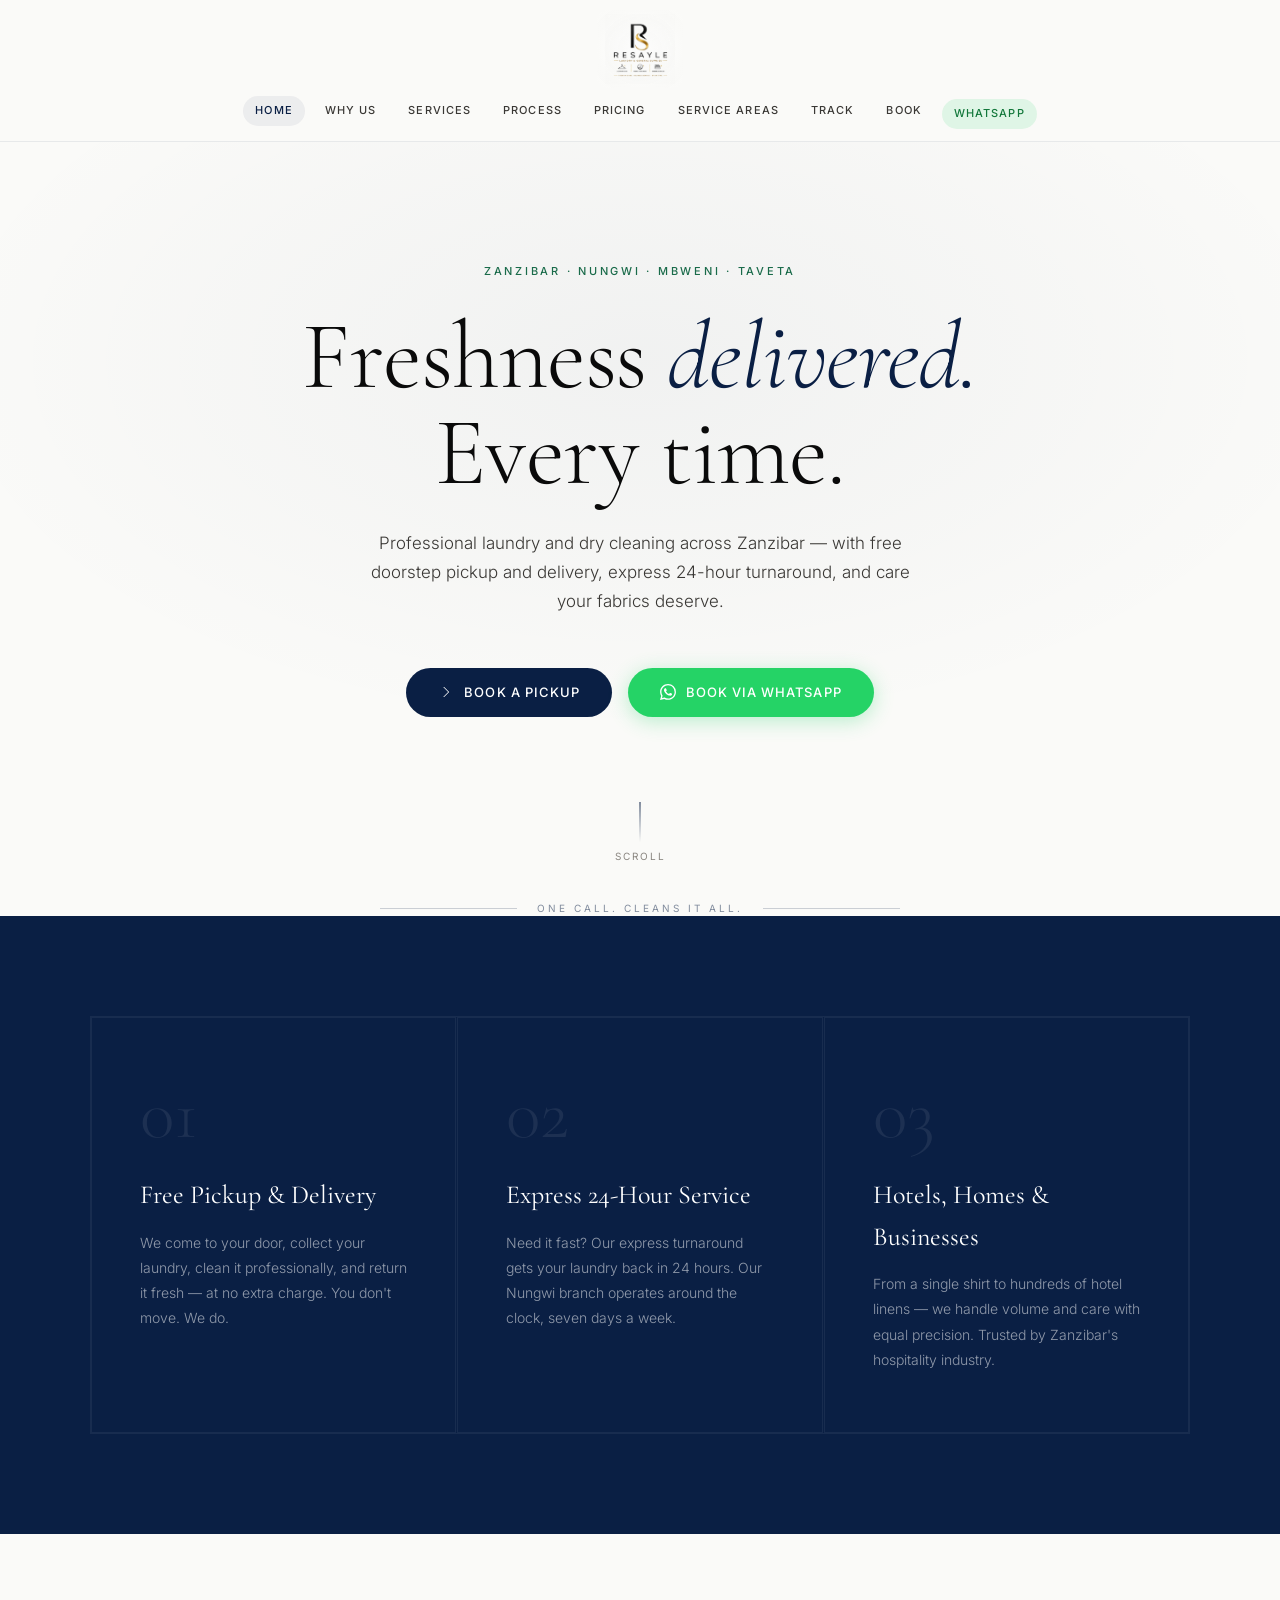
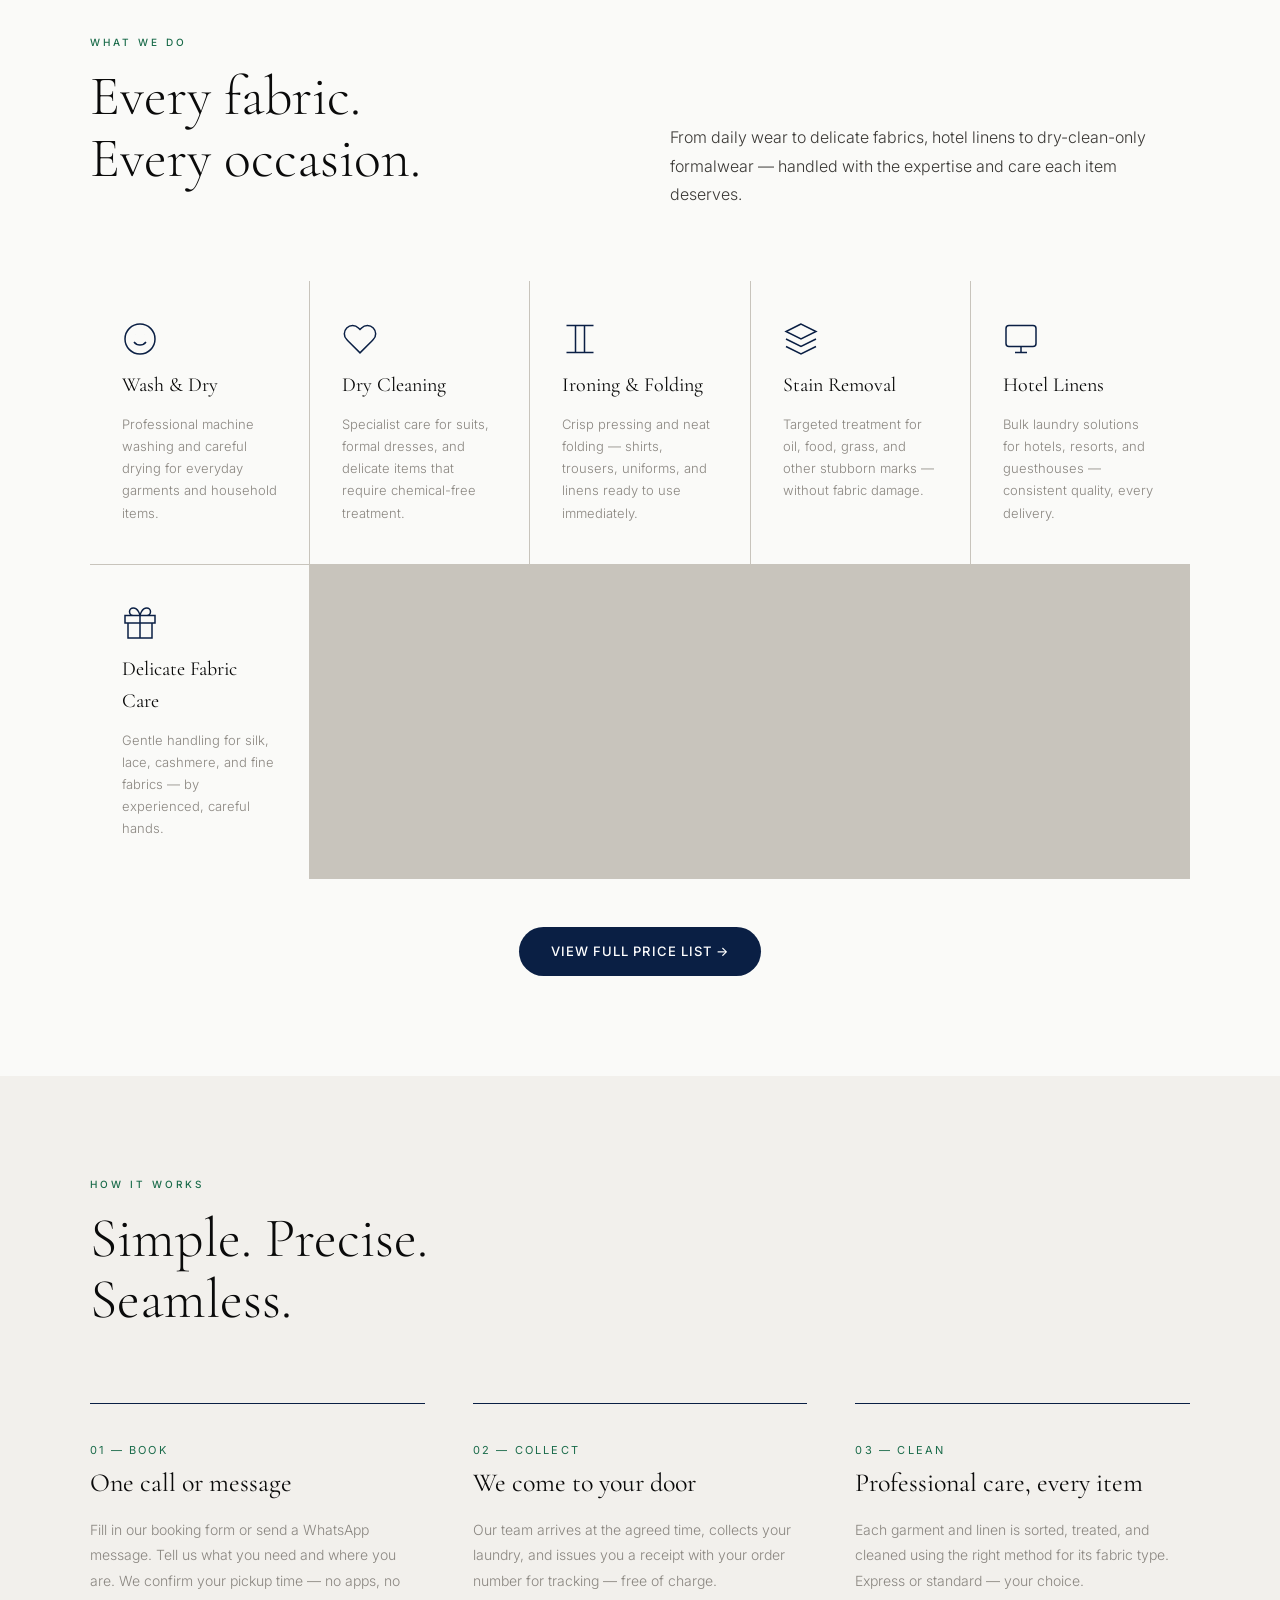
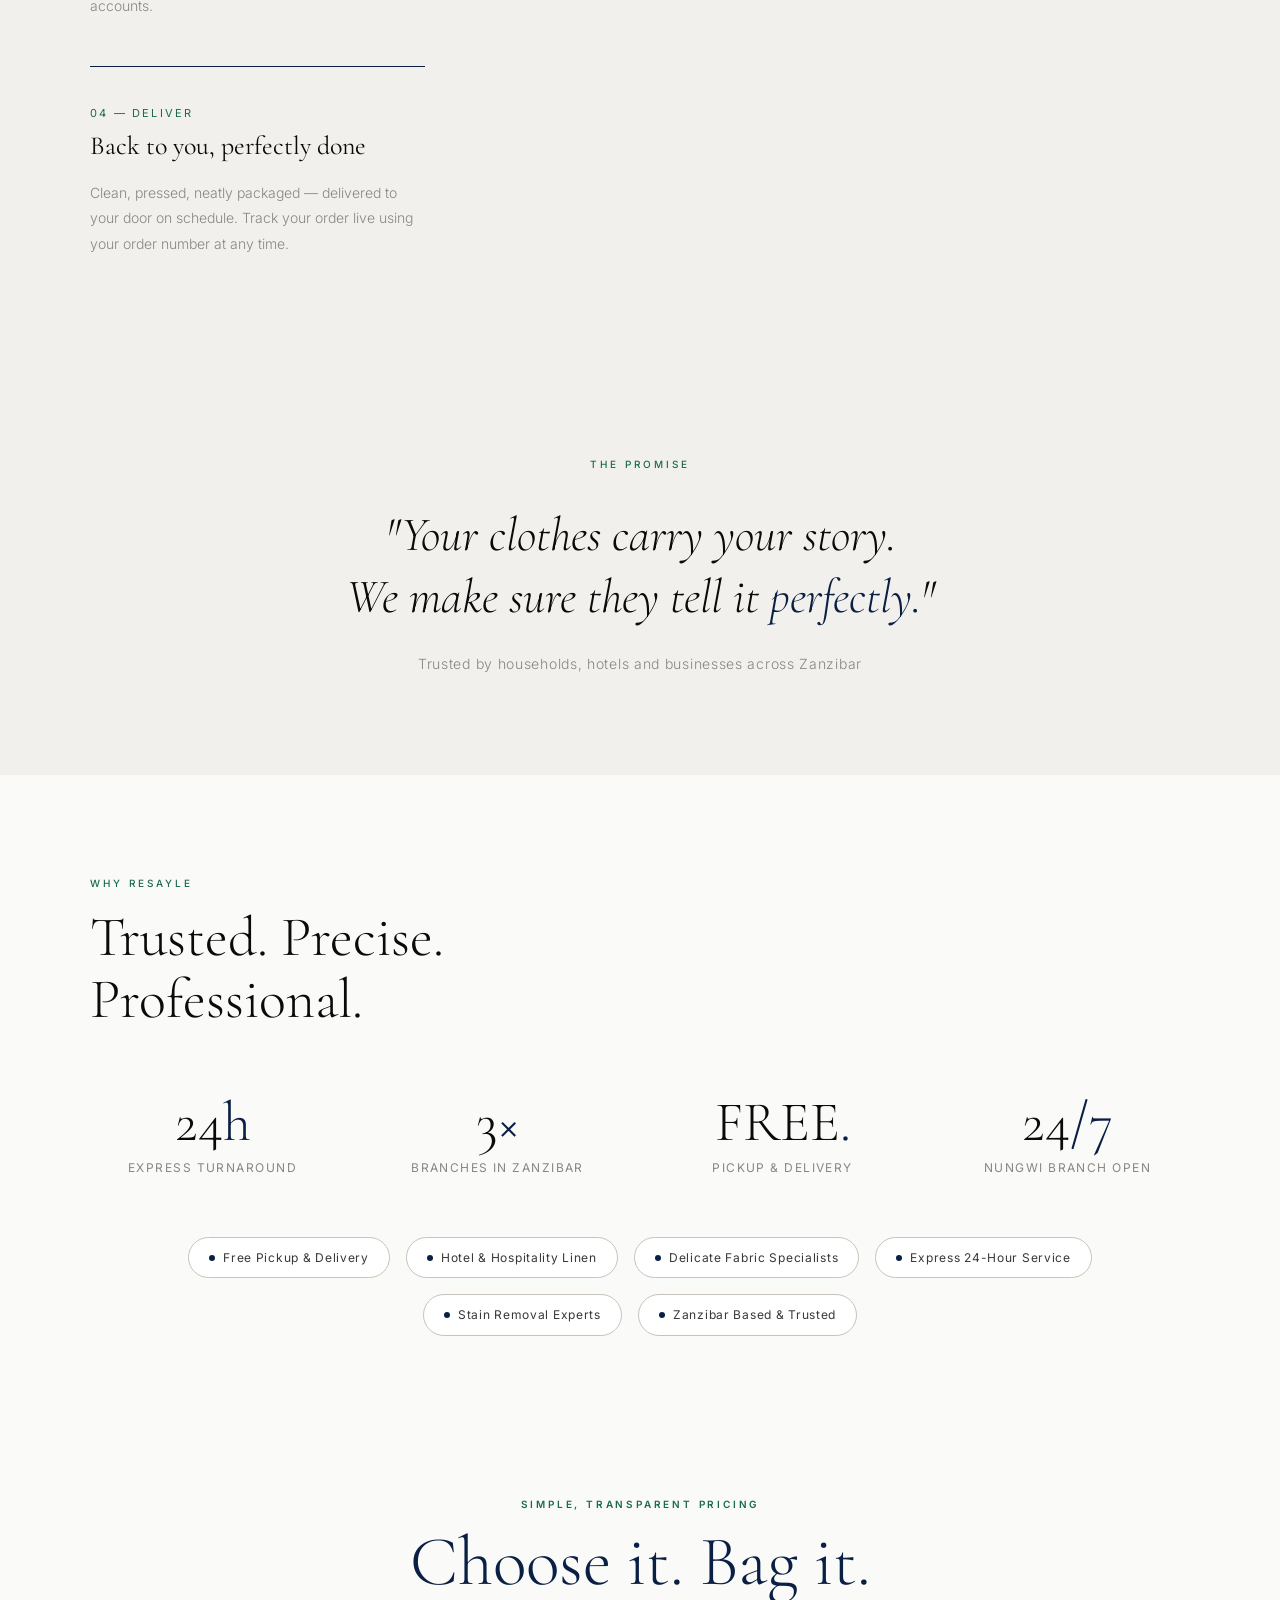
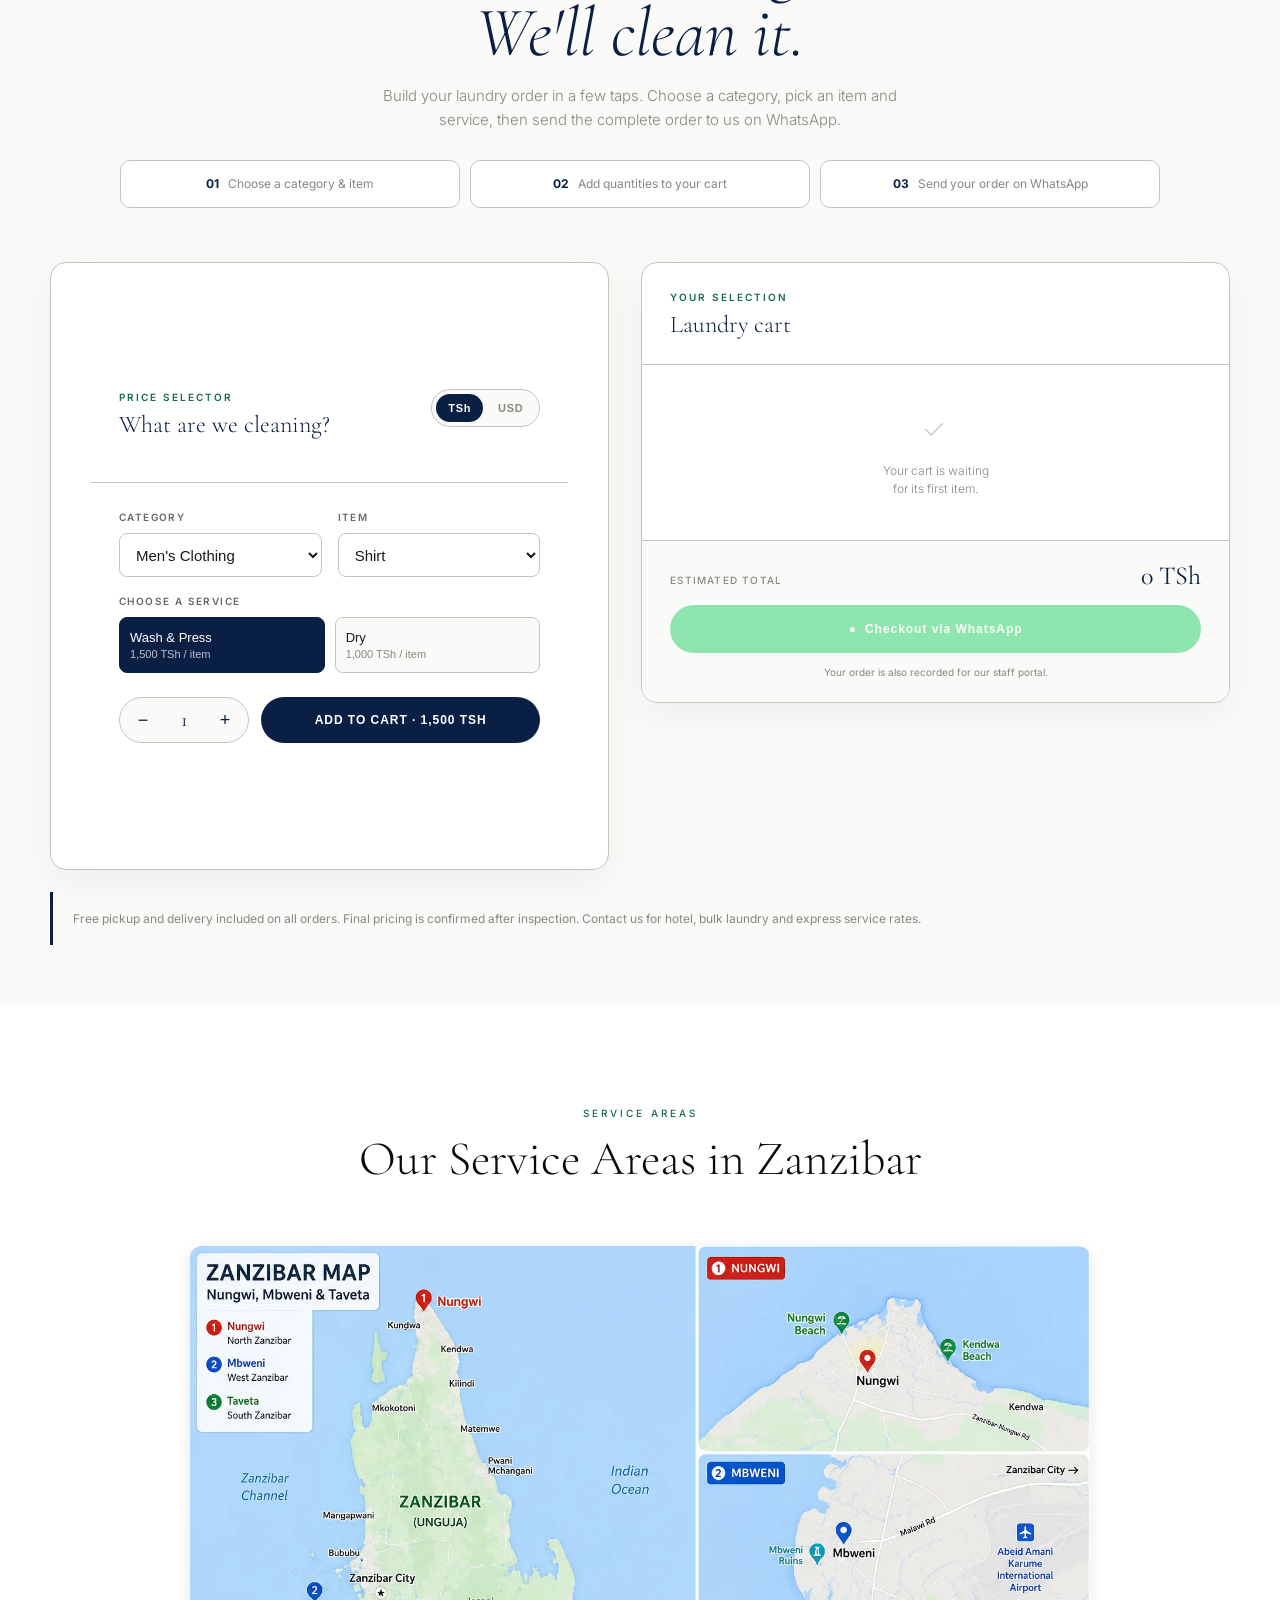
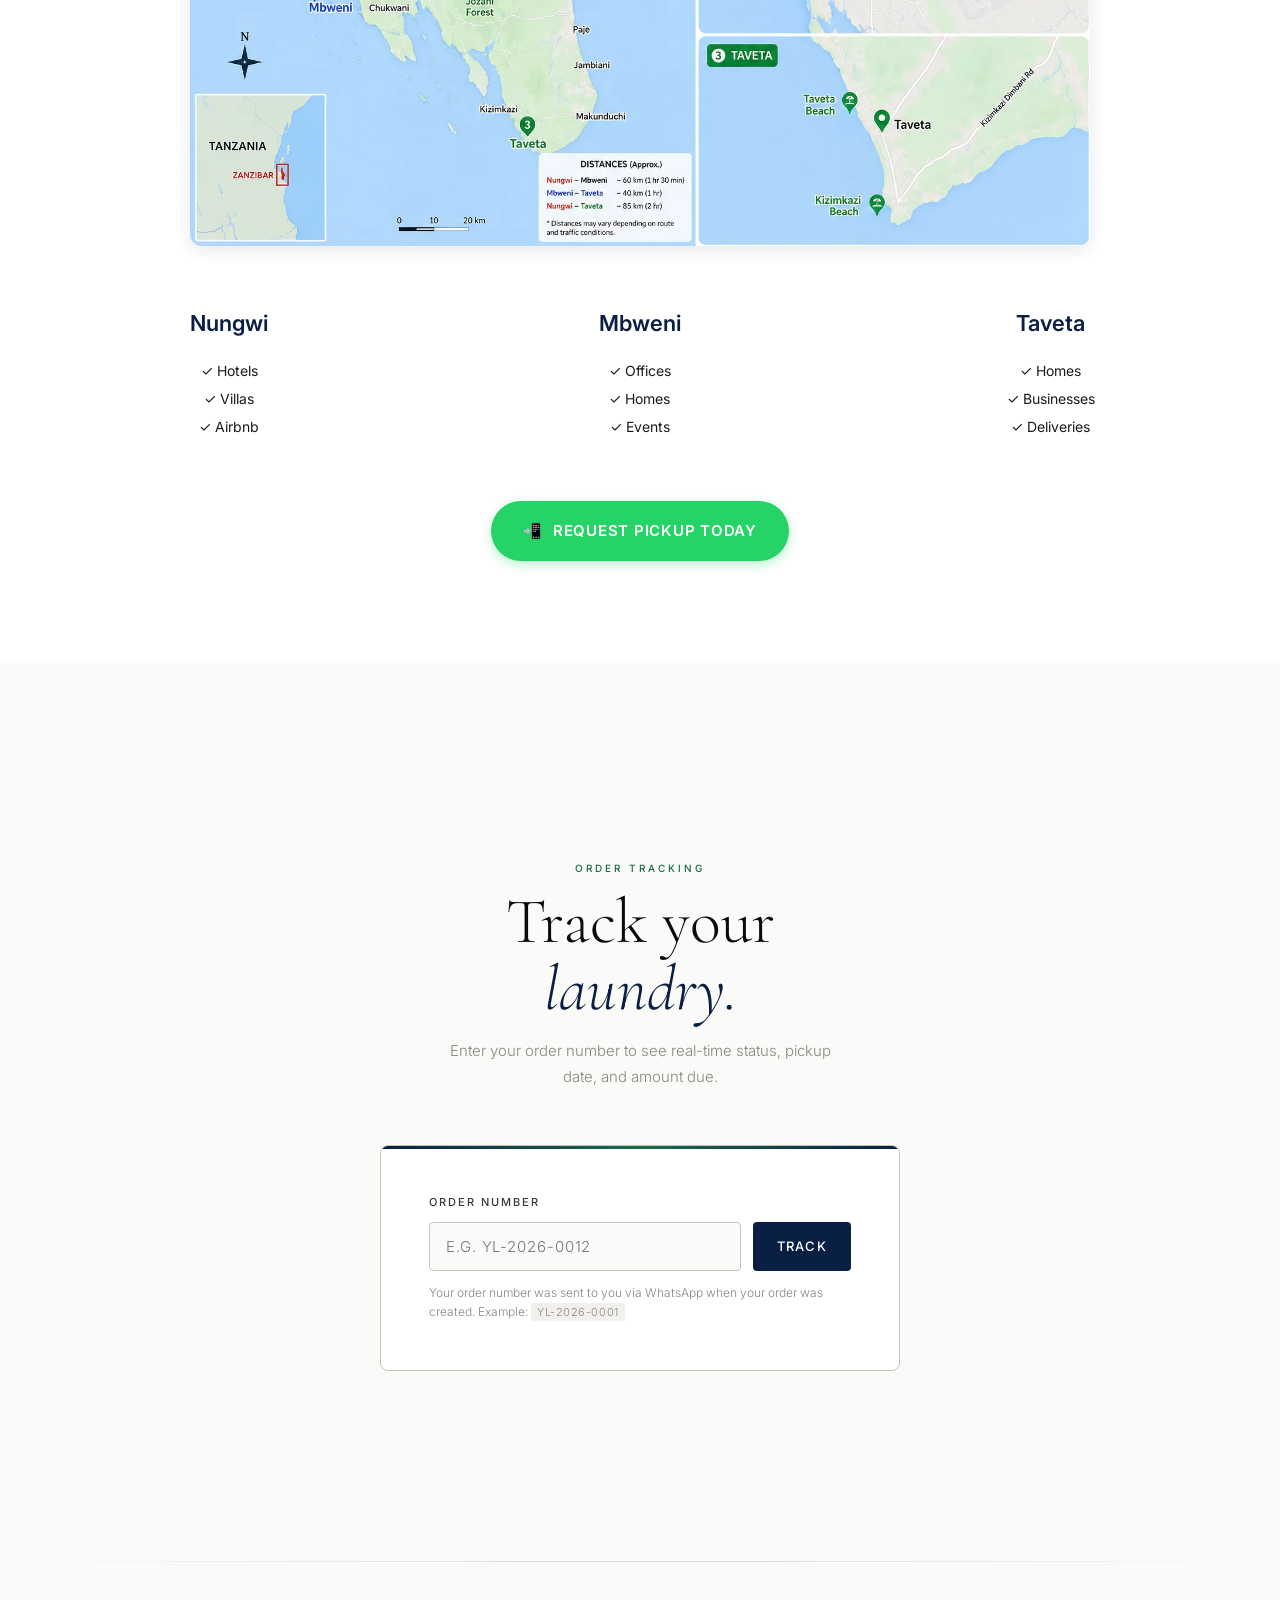
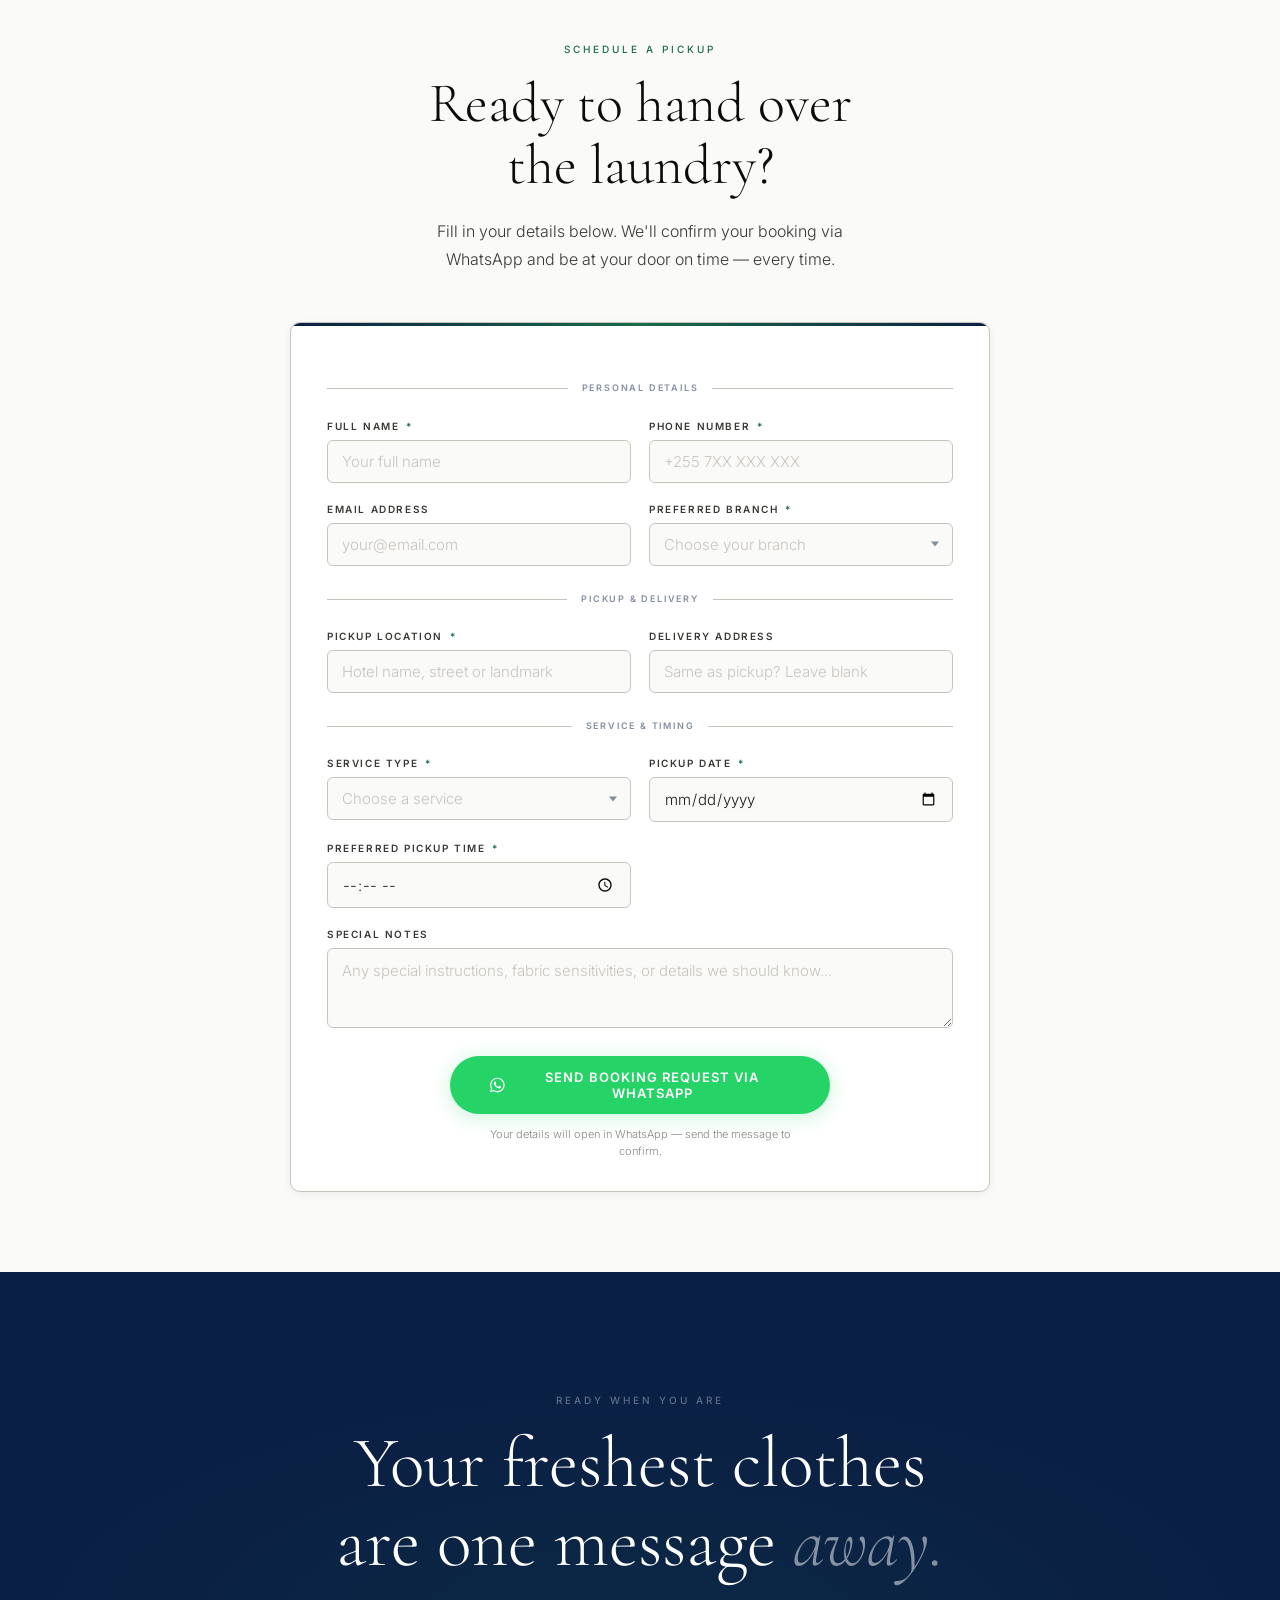
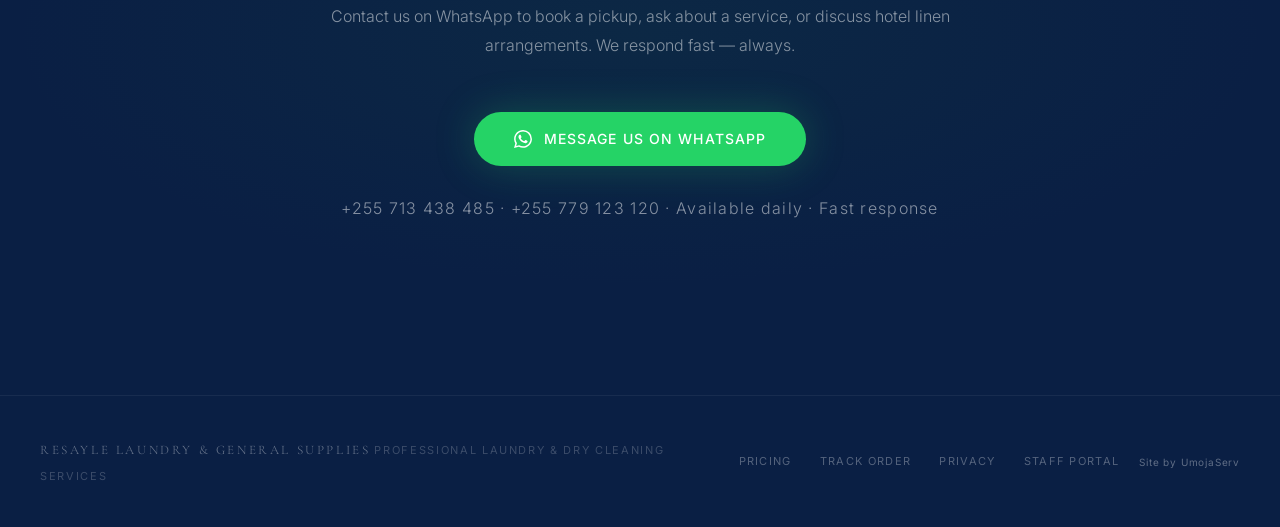
==== commit 0b5bc8ec: "Add files via upload" ====
--- a/index.html
+++ b/index.html
@@ -21,17 +21,12 @@
 <link rel="preconnect" href="https://fonts.googleapis.com">
 <link rel="preconnect" href="https://fonts.gstatic.com" crossorigin>
 <link rel="dns-prefetch" href="//wa.me">
-<link href="https://fonts.googleapis.com/css2?family=Inter:wght@300;400;500&display=swap" rel="stylesheet">
+<link rel="preload" href="https://fonts.googleapis.com/css2?family=Inter:wght@300;400;500&display=swap" as="style" onload="this.onload=null;this.rel='stylesheet'">
+<noscript><link rel="stylesheet" href="https://fonts.googleapis.com/css2?family=Inter:wght@300;400;500&display=swap"></noscript>
 <link rel="preload" href="https://fonts.googleapis.com/css2?family=Cormorant+Garamond:ital,wght@0,300;0,400;0,500;1,300;1,400&display=swap" as="style" onload="this.onload=null;this.rel='stylesheet'">
 <noscript><link rel="stylesheet" href="https://fonts.googleapis.com/css2?family=Cormorant+Garamond:ital,wght@0,300;0,400;0,500;1,300;1,400&display=swap"></noscript>
-<!-- ANALYTICS: Google Tag Manager (GTM) - REPLACE GTM-XXXX WITH YOUR CONTAINER ID -->
-<script async src="https://www.googletagmanager.com/gtag/js?id=G-XXXXXXXXXX"></script>
-<script>
-  window.dataLayer = window.dataLayer || [];
-  function gtag(){dataLayer.push(arguments);}
-  gtag('js', new Date());
-  gtag('config', 'G-XXXXXXXXXX'); // Replace with your GA4 Measurement ID
-</script>
+<link rel="stylesheet" href="assets/css/main.css">
+<!-- ANALYTICS: Not configured yet. To enable GA4, add a gtag script here once you have a Measurement ID. -->
 
 <script type="application/ld+json">
 {
@@ -62,1243 +57,42 @@
   ]
 }
 </script>
-<style>
-  *, *::before, *::after { margin: 0; padding: 0; box-sizing: border-box; }
-
-  :root {
-    --navy: #0A1F44;
-    --navy-light: #122B5C;
-    --green: #1A6B4A;
-    --green-light: #22855C;
-    --green-pale: #E8F5EF;
-    --gold: #B8952A;
-    --gold-light: #D4AF6A;
-    --gold-pale: #F5EDD6;
-    --black: #0A0A0A;
-    --off-white: #FAFAF8;
-    --gray-100: #F2F0EC;
-    --gray-300: #C8C4BC;
-    --gray-500: #8A8680;
-    --gray-700: #3A3835;
-    --text: #1A1A18;
-    --wa: #25D366;
-    --radius: 2px;
-  }
-
-  html { scroll-behavior: smooth; }
-
-  body {
-    font-family: 'Inter', sans-serif;
-    background: var(--off-white);
-    color: var(--text);
-    font-size: 16px;
-    line-height: 1.6;
-    -webkit-font-smoothing: antialiased;
-  }
-
-  /* ── NAV ── */
-  #main-nav {
-    position: fixed;
-    top: 0; left: 0; right: 0;
-    z-index: 100;
-    display: flex;
-    flex-direction: column;
-    align-items: center;
-    justify-content: center;
-    gap: 8px;
-    padding: 10px 40px 12px;
-    min-height: 138px;
-    background: rgba(250,250,248,0.98);
-    border-bottom: 0.5px solid rgba(10,31,68,0.08);
-  }
-
-  @supports (backdrop-filter: blur(1px)) {
-    #main-nav { backdrop-filter: blur(12px); -webkit-backdrop-filter: blur(12px); }
-  }
-
-  #main-nav .logo-mark {
-    font-family: 'Cormorant Garamond', serif;
-    font-weight: 300;
-    font-size: 15px;
-    letter-spacing: 0.22em;
-    color: var(--black);
-    text-transform: uppercase;
-    text-decoration: none;
-    display: flex;
-    align-items: center;
-    gap: 10px;
-    padding: 4px 8px;
-    border-radius: 8px;
-    background: radial-gradient(ellipse at center, rgba(255,255,255,0.82), rgba(250,250,248,0.18) 72%, transparent 100%);
-  }
-
-  #main-nav .logo-mark .logo-img {
-    height: 70px;
-    width: auto;
-    mix-blend-mode: multiply;
-    -webkit-mask-image: radial-gradient(ellipse 88% 82% at 50% 50%, black 50%, transparent 100%);
-    mask-image: radial-gradient(ellipse 88% 82% at 50% 50%, black 50%, transparent 100%);
-  }
-
-  #main-nav .nav-row {
-    display: flex;
-    align-items: center;
-    justify-content: center;
-    width: min(100%, 1120px);
-  }
-
-  #main-nav .nav-links {
-    display: flex;
-    justify-content: center;
-    gap: 8px;
-    list-style: none;
-    flex-wrap: wrap;
-  }
-
-  #main-nav .nav-links a {
-    display: inline-flex;
-    align-items: center;
-    justify-content: center;
-    min-height: 28px;
-    padding: 6px 12px;
-    border-radius: 50px;
-    font-size: 11px;
-    font-weight: 500;
-    letter-spacing: 0.1em;
-    text-transform: uppercase;
-    color: var(--gray-700);
-    text-decoration: none;
-    transition: color 0.2s, background 0.2s, transform 0.2s;
-  }
-
-  #main-nav .nav-links a:hover,
-  #main-nav .nav-links a.active {
-    color: var(--navy);
-    background: rgba(10,31,68,0.06);
-  }
-
-  #main-nav .nav-links a.nav-whatsapp {
-    background: rgba(37,211,102,0.12);
-    color: #13783B;
-  }
-
-  #main-nav .nav-links a.nav-whatsapp:hover {
-    background: var(--wa);
-    color: #fff;
-    transform: translateY(-1px);
-  }
-
-  #main-nav .nav-cta {
-    display: none;
-    align-items: center;
-    gap: 10px;
-    background: var(--wa);
-    color: #fff;
-    text-decoration: none;
-    padding: 9px 18px;
-    border-radius: 50px;
-    font-size: 12px;
-    font-weight: 500;
-    letter-spacing: 0.05em;
-    transition: all 0.2s;
-  }
-
-  #main-nav .nav-cta:hover { background: #1FAD55; transform: translateY(-1px); }
-  #main-nav .nav-cta svg { width: 15px; height: 15px; flex-shrink: 0; }
-
-  /* ── HERO ── */
-  .hero {
-    min-height: 100vh;
-    display: flex;
-    flex-direction: column;
-    align-items: center;
-    justify-content: center;
-    text-align: center;
-    padding: 204px 40px 80px;
-    position: relative;
-    overflow: hidden;
-  }
-
-  .hero::before {
-    content: '';
-    position: absolute;
-    inset: 0;
-    background: radial-gradient(ellipse 80% 60% at 50% 40%, rgba(10,31,68,0.04) 0%, transparent 70%);
-    pointer-events: none;
-  }
-
-  .hero-eyebrow {
-    font-size: 11px;
-    font-weight: 500;
-    letter-spacing: 0.25em;
-    text-transform: uppercase;
-    color: var(--green);
-    margin-bottom: 28px;
-    opacity: 0;
-    animation: fadeUp 1s 0.1s forwards;
-  }
-
-  .hero-logo {
-    height: min(28vw, 240px);
-    min-height: 150px;
-    width: auto;
-    padding: 10px;
-    border-radius: 18px;
-    background: radial-gradient(ellipse at center, rgba(255,255,255,0.86), rgba(232,245,239,0.34) 66%, transparent 100%);
-    margin-bottom: 40px;
-    mix-blend-mode: multiply;
-    -webkit-mask-image: radial-gradient(ellipse 88% 82% at 50% 50%, black 45%, transparent 100%);
-    mask-image: radial-gradient(ellipse 88% 82% at 50% 50%, black 45%, transparent 100%);
-    opacity: 0;
-    animation: fadeUp 1s 0.2s forwards;
-  }
-
-  .hero h1 {
-    font-family: 'Cormorant Garamond', serif;
-    font-weight: 300;
-    font-size: clamp(52px, 8vw, 96px);
-    line-height: 1.0;
-    letter-spacing: -0.01em;
-    color: var(--black);
-    max-width: 820px;
-    margin-bottom: 28px;
-    opacity: 0;
-    animation: fadeUp 1s 0.4s forwards;
-  }
-
-  .hero h1 em {
-    font-style: italic;
-    color: var(--navy);
-  }
-
-  .hero .subhead {
-    font-size: 17px;
-    font-weight: 300;
-    line-height: 1.7;
-    color: var(--gray-700);
-    max-width: 540px;
-    margin-bottom: 52px;
-    opacity: 0;
-    animation: fadeUp 1s 0.6s forwards;
-  }
-
-  .hero-actions {
-    display: flex;
-    gap: 16px;
-    flex-wrap: wrap;
-    justify-content: center;
-    opacity: 0;
-    animation: fadeUp 1s 0.8s forwards;
-  }
-
-  .btn-primary {
-    display: inline-flex;
-    align-items: center;
-    justify-content: center;
-    gap: 10px;
-    background: var(--navy);
-    color: #fff;
-    padding: 14px 32px;
-    border-radius: 50px;
-    font-size: 13px;
-    font-weight: 500;
-    letter-spacing: 0.08em;
-    text-transform: uppercase;
-    text-decoration: none;
-    transition: all 0.25s;
-    min-height: 44px;
-    border: none;
-    cursor: pointer;
-  }
-
-  .btn-primary:hover { background: var(--navy-light); transform: translateY(-2px); }
-  .btn-primary:focus { outline: 2px solid var(--navy); outline-offset: 2px; }
-
-  .btn-whatsapp {
-    display: inline-flex;
-    align-items: center;
-    justify-content: center;
-    gap: 10px;
-    background: var(--wa);
-    color: #fff;
-    padding: 14px 32px;
-    border-radius: 50px;
-    font-size: 13px;
-    font-weight: 500;
-    letter-spacing: 0.08em;
-    text-transform: uppercase;
-    text-decoration: none;
-    transition: all 0.25s;
-    box-shadow: 0 4px 20px rgba(37,211,102,0.3);
-    min-height: 44px;
-    border: none;
-    cursor: pointer;
-  }
-
-  .btn-whatsapp:hover { background: #1FAD55; transform: translateY(-2px); box-shadow: 0 6px 28px rgba(37,211,102,0.4); }
-  .btn-whatsapp svg, .btn-primary svg { width: 16px; height: 16px; }
-
-  .hero-scroll {
-    position: absolute;
-    bottom: 36px;
-    left: 50%;
-    transform: translateX(-50%);
-    display: flex;
-    flex-direction: column;
-    align-items: center;
-    gap: 6px;
-    opacity: 0;
-    animation: fadeIn 1s 1.4s forwards;
-  }
-
-  .hero-scroll span {
-    font-size: 10px;
-    letter-spacing: 0.2em;
-    text-transform: uppercase;
-    color: var(--gray-500);
-  }
-
-  .scroll-line {
-    width: 1px;
-    height: 40px;
-    background: linear-gradient(to bottom, var(--navy), transparent);
-    animation: scrollPulse 2s ease-in-out infinite;
-  }
-
-  /* ── DIVIDER ── */
-  .gold-divider {
-    display: flex;
-    align-items: center;
-    gap: 20px;
-    padding: 0 40px;
-    margin: 0 auto;
-    max-width: 600px;
-  }
-
-  .gold-divider::before, .gold-divider::after {
-    content: '';
-    flex: 1;
-    height: 0.5px;
-    background: var(--navy);
-    opacity: 0.2;
-  }
-
-  .gold-divider span {
-    font-size: 10px;
-    letter-spacing: 0.3em;
-    text-transform: uppercase;
-    color: var(--navy);
-    opacity: 0.5;
-    white-space: nowrap;
-  }
-
-  /* ── SECTIONS ── */
-  section { padding: 100px 40px; scroll-margin-top: 138px; }
-  .locations-strip { scroll-margin-top: 152px; }
-
-  .section-label {
-    font-size: 10px;
-    font-weight: 500;
-    letter-spacing: 0.3em;
-    text-transform: uppercase;
-    color: var(--green);
-    margin-bottom: 16px;
-    display: block;
-  }
-
-  .section-title {
-    font-family: 'Cormorant Garamond', serif;
-    font-weight: 300;
-    font-size: clamp(36px, 5vw, 56px);
-    line-height: 1.1;
-    color: var(--black);
-    margin-bottom: 20px;
-  }
-
-  .section-body {
-    font-size: 16px;
-    font-weight: 300;
-    line-height: 1.8;
-    color: var(--gray-700);
-    max-width: 540px;
-  }
-
-  /* ── BENEFITS ── */
-  .benefits {
-    background: var(--navy);
-    color: #fff;
-  }
-
-  .benefits-grid {
-    max-width: 1100px;
-    margin: 0 auto;
-    display: grid;
-    grid-template-columns: repeat(auto-fit, minmax(280px, 1fr));
-    gap: 1px;
-    border: 1px solid rgba(255,255,255,0.06);
-  }
-
-  .benefit-card {
-    padding: 60px 48px;
-    border: 1px solid rgba(255,255,255,0.06);
-    transition: background 0.3s;
-  }
-
-  .benefit-card:hover { background: rgba(26,107,74,0.12); }
-
-  .benefit-number {
-    font-family: 'Cormorant Garamond', serif;
-    font-size: 72px;
-    font-weight: 300;
-    color: rgba(255,255,255,0.08);
-    line-height: 1;
-    margin-bottom: 24px;
-  }
-
-  .benefit-card h3 {
-    font-family: 'Cormorant Garamond', serif;
-    font-weight: 400;
-    font-size: 26px;
-    color: #fff;
-    margin-bottom: 14px;
-  }
-
-  .benefit-card p {
-    font-size: 14px;
-    font-weight: 300;
-    line-height: 1.8;
-    color: rgba(255,255,255,0.55);
-  }
-
-  /* ── SERVICES ── */
-  .services-wrap {
-    max-width: 1100px;
-    margin: 0 auto;
-  }
-
-  .services-header {
-    display: grid;
-    grid-template-columns: 1fr 1fr;
-    gap: 60px;
-    align-items: end;
-    margin-bottom: 72px;
-  }
-
-  .services-grid {
-    display: grid;
-    grid-template-columns: repeat(auto-fit, minmax(200px, 1fr));
-    gap: 1px;
-    background: var(--gray-300);
-  }
-
-  .service-item {
-    background: var(--off-white);
-    padding: 40px 32px;
-    display: flex;
-    flex-direction: column;
-    gap: 12px;
-    transition: background 0.2s;
-  }
-
-  .service-item:hover { background: var(--green-pale); }
-
-  .service-icon {
-    width: 36px;
-    height: 36px;
-    color: var(--navy);
-  }
-
-  .service-item h4 {
-    font-family: 'Cormorant Garamond', serif;
-    font-weight: 400;
-    font-size: 20px;
-    color: var(--black);
-  }
-
-  .service-item p {
-    font-size: 13px;
-    font-weight: 300;
-    line-height: 1.7;
-    color: var(--gray-500);
-  }
-
-  /* ── FEATURES ── */
-  .features-wrap {
-    max-width: 1100px;
-    margin: 0 auto;
-  }
-
-  .features-grid {
-    display: grid;
-    grid-template-columns: repeat(auto-fit, minmax(280px, 1fr));
-    gap: 48px;
-    margin-top: 72px;
-  }
-
-  .feature {
-    border-top: 0.5px solid var(--navy);
-    opacity: 0.9;
-    padding-top: 32px;
-  }
-
-  .feature .feat-num {
-    font-size: 11px;
-    letter-spacing: 0.2em;
-    color: var(--green);
-    margin-bottom: 20px;
-  }
-
-  .feature h3 {
-    font-family: 'Cormorant Garamond', serif;
-    font-weight: 400;
-    font-size: 26px;
-    color: var(--black);
-    margin-bottom: 14px;
-  }
-
-  .feature p {
-    font-size: 14px;
-    font-weight: 300;
-    line-height: 1.8;
-    color: var(--gray-500);
-  }
-
-  /* ── EMOTIONAL ── */
-  .emotional {
-    background: var(--gray-100);
-    text-align: center;
-  }
-
-  .emotional-inner {
-    max-width: 760px;
-    margin: 0 auto;
-  }
-
-  .emotional blockquote {
-    font-family: 'Cormorant Garamond', serif;
-    font-style: italic;
-    font-weight: 300;
-    font-size: clamp(28px, 4vw, 48px);
-    line-height: 1.3;
-    color: var(--black);
-    margin: 32px 0 24px;
-  }
-
-  .emotional blockquote span { color: var(--navy); }
-
-  .emotional .em-sub {
-    font-size: 14px;
-    font-weight: 300;
-    color: var(--gray-500);
-    letter-spacing: 0.05em;
-  }
-
-  /* ── PROOF ── */
-  .proof-wrap {
-    max-width: 1100px;
-    margin: 0 auto;
-  }
-
-  .proof-grid {
-    display: grid;
-    grid-template-columns: repeat(auto-fit, minmax(180px, 1fr));
-    gap: 40px;
-    margin-top: 64px;
-  }
-
-  .proof-stat {
-    text-align: center;
-  }
-
-  .proof-stat .stat-num {
-    font-family: 'Cormorant Garamond', serif;
-    font-size: 56px;
-    font-weight: 300;
-    color: var(--black);
-    line-height: 1;
-    margin-bottom: 8px;
-  }
-
-  .proof-stat .stat-num span { color: var(--navy); }
-
-  .proof-stat p {
-    font-size: 12px;
-    letter-spacing: 0.12em;
-    text-transform: uppercase;
-    color: var(--gray-500);
-    font-weight: 400;
-  }
-
-  .proof-badges {
-    display: flex;
-    flex-wrap: wrap;
-    gap: 16px;
-    margin-top: 60px;
-    justify-content: center;
-  }
-
-  .badge {
-    display: inline-flex;
-    align-items: center;
-    gap: 8px;
-    padding: 10px 20px;
-    border: 0.5px solid var(--gray-300);
-    border-radius: 50px;
-    font-size: 12px;
-    font-weight: 400;
-    letter-spacing: 0.06em;
-    color: var(--gray-700);
-    background: #fff;
-  }
-
-  .badge::before {
-    content: '';
-    width: 6px;
-    height: 6px;
-    border-radius: 50%;
-    background: var(--navy);
-    flex-shrink: 0;
-  }
-
-  /* ── FINAL CTA ── */
-  .final-cta {
-    background: var(--navy);
-    text-align: center;
-    padding: 120px 40px;
-    position: relative;
-    overflow: hidden;
-  }
-
-  .final-cta::before {
-    content: '';
-    position: absolute;
-    inset: 0;
-    background: radial-gradient(ellipse 70% 50% at 50% 50%, rgba(26,107,74,0.12) 0%, transparent 70%);
-    pointer-events: none;
-  }
-
-  .final-cta-inner {
-    position: relative;
-    max-width: 680px;
-    margin: 0 auto;
-  }
-
-  .final-cta h2 {
-    font-family: 'Cormorant Garamond', serif;
-    font-weight: 300;
-    font-size: clamp(40px, 6vw, 72px);
-    line-height: 1.1;
-    color: #fff;
-    margin-bottom: 20px;
-  }
-
-  .final-cta h2 em { font-style: italic; color: rgba(255,255,255,0.5); }
-
-  .final-cta p {
-    font-size: 16px;
-    font-weight: 300;
-    line-height: 1.8;
-    color: rgba(255,255,255,0.5);
-    margin-bottom: 52px;
-  }
-
-  .cta-actions {
-    display: flex;
-    flex-direction: column;
-    align-items: center;
-    gap: 20px;
-  }
-
-  .btn-whatsapp-lg {
-    display: inline-flex;
-    align-items: center;
-    gap: 12px;
-    background: var(--wa);
-    color: #fff;
-    padding: 16px 40px;
-    border-radius: 50px;
-    font-size: 14px;
-    font-weight: 500;
-    letter-spacing: 0.08em;
-    text-transform: uppercase;
-    text-decoration: none;
-    transition: all 0.25s;
-    box-shadow: 0 0 40px rgba(37,211,102,0.25);
-  }
-
-  .btn-whatsapp-lg:hover { background: #1FAD55; transform: translateY(-2px); box-shadow: 0 6px 40px rgba(37,211,102,0.4); }
-  .btn-whatsapp-lg svg { width: 18px; height: 18px; }
-
-  .cta-note {
-    font-size: 12px;
-    color: rgba(255,255,255,0.3);
-    letter-spacing: 0.08em;
-    margin-top: 8px;
-  }
-
-  /* ── FOOTER ── */
-  footer {
-    background: var(--navy);
-    border-top: 0.5px solid rgba(255,255,255,0.06);
-    padding: 40px;
-    display: flex;
-    align-items: center;
-    justify-content: space-between;
-    flex-wrap: wrap;
-    gap: 20px;
-  }
-
-  footer .foot-brand {
-    font-family: 'Cormorant Garamond', serif;
-    font-size: 13px;
-    font-weight: 300;
-    letter-spacing: 0.2em;
-    text-transform: uppercase;
-    color: rgba(255,255,255,0.4);
-  }
-
-  footer .foot-tag {
-    font-size: 11px;
-    letter-spacing: 0.15em;
-    color: rgba(255,255,255,0.2);
-    text-transform: uppercase;
-  }
-
-  footer .foot-links {
-    display: flex;
-    gap: 28px;
-    flex-wrap: wrap;
-  }
-
-  footer .foot-links a {
-    font-size: 11px;
-    letter-spacing: 0.12em;
-    text-transform: uppercase;
-    color: rgba(255,255,255,0.3);
-    text-decoration: none;
-    transition: color 0.2s;
-  }
-
-  footer .foot-links a:hover { color: rgba(255,255,255,0.7); }
-
-  /* ── ANIMATIONS ── */
-  @keyframes fadeUp {
-    from { opacity: 0; transform: translateY(24px); }
-    to { opacity: 1; transform: translateY(0); }
-  }
-
-  @keyframes fadeIn {
-    from { opacity: 0; }
-    to { opacity: 1; }
-  }
-
-  @keyframes scrollPulse {
-    0%, 100% { opacity: 0.4; }
-    50% { opacity: 1; }
-  }
-
-  .reveal {
-    opacity: 0;
-    transform: translateY(30px);
-    transition: opacity 0.6s ease, transform 0.6s ease;
-  }
-
-  .reveal.visible {
-    opacity: 1;
-    transform: translateY(0);
-  }
-
-  @media (prefers-reduced-motion: reduce) {
-    *, *::before, *::after {
-      animation-duration: 0.01ms !important;
-      animation-iteration-count: 1 !important;
-      transition-duration: 0.01ms !important;
-      scroll-behavior: auto !important;
-    }
-  }
-
-  /* ── LOCATIONS ── */
-  .locations-strip {
-    background: var(--navy);
-    padding: 60px 40px;
-  }
-
-  .locations-inner {
-    max-width: 1100px;
-    margin: 0 auto;
-    display: grid;
-    grid-template-columns: 1fr auto;
-    align-items: center;
-    gap: 60px;
-  }
-
-  .locations-left span { display: block; }
-
-  .locations-cards {
-    display: flex;
-    gap: 16px;
-    flex-wrap: wrap;
-  }
-
-  .loc-card {
-    display: flex;
-    align-items: center;
-    gap: 12px;
-    padding: 16px 24px;
-    border: 0.5px solid rgba(255,255,255,0.15);
-    border-radius: 4px;
-    transition: border-color 0.2s, background 0.2s;
-    cursor: default;
-  }
-
-  .loc-card:hover {
-    border-color: rgba(255,255,255,0.4);
-    background: rgba(255,255,255,0.05);
-  }
-
-  .loc-pin {
-    width: 28px;
-    height: 28px;
-    border-radius: 50%;
-    background: rgba(255,255,255,0.08);
-    display: flex;
-    align-items: center;
-    justify-content: center;
-    flex-shrink: 0;
-  }
-
-  .loc-pin svg { width: 13px; height: 13px; color: rgba(255,255,255,0.6); }
-
-  .loc-card h5 {
-    font-family: 'Cormorant Garamond', serif;
-    font-size: 18px;
-    font-weight: 400;
-    color: #fff;
-    line-height: 1;
-  }
-
-  .loc-card span {
-    font-size: 11px;
-    letter-spacing: 0.1em;
-    text-transform: uppercase;
-    color: rgba(255,255,255,0.35);
-  }
-
-  .loc-card .loc-badge {
-    font-size: 9px;
-    background: var(--green);
-    color: #fff;
-    padding: 2px 8px;
-    border-radius: 20px;
-    letter-spacing: 0.08em;
-    text-transform: uppercase;
-    margin-top: 4px;
-    display: inline-block;
-  }
-
-  /* ── BOOKING FORM ── */
-  .booking-section {
-    background: var(--off-white);
-    padding: 100px 40px;
-    position: relative;
-  }
-
-  .booking-section::before {
-    content: '';
-    position: absolute;
-    top: 0; left: 0; right: 0;
-    height: 1px;
-    background: linear-gradient(to right, transparent, var(--navy), transparent);
-    opacity: 0.15;
-  }
-
-  .booking-wrap {
-    max-width: 860px;
-    margin: 0 auto;
-  }
-
-  .booking-header {
-    text-align: center;
-    margin-bottom: 64px;
-  }
-
-  .booking-form {
-    background: #fff;
-    border: 0.5px solid var(--gray-300);
-    border-radius: 8px;
-    padding: 56px;
-    position: relative;
-    overflow: hidden;
-  }
-
-  .booking-form::before {
-    content: '';
-    position: absolute;
-    top: 0; left: 0; right: 0;
-    height: 3px;
-    background: linear-gradient(to right, var(--navy), var(--green), var(--navy));
-  }
-
-  .form-row {
-    display: grid;
-    grid-template-columns: 1fr 1fr;
-    gap: 24px;
-    margin-bottom: 24px;
-  }
-
-  .form-field {
-    display: flex;
-    flex-direction: column;
-    gap: 8px;
-  }
-
-  .form-field.full { grid-column: 1 / -1; }
-
-  .form-field label {
-    font-size: 11px;
-    font-weight: 500;
-    letter-spacing: 0.18em;
-    text-transform: uppercase;
-    color: var(--gray-700);
-  }
-
-  .form-field label .req { color: var(--green); margin-left: 2px; }
-
-  .form-field input,
-  .form-field textarea {
-    width: 100%;
-    padding: 13px 16px;
-    border: 0.5px solid var(--gray-300);
-    border-radius: 4px;
-    font-family: 'Inter', sans-serif;
-    font-size: 16px;
-    font-weight: 300;
-    color: var(--text);
-    background: var(--off-white);
-    transition: border-color 0.2s, background 0.2s;
-    outline: none;
-    -webkit-appearance: none;
-    min-height: 44px;
-  }
-
-  .form-field input:focus,
-  .form-field textarea:focus {
-    border-color: var(--navy);
-    background: #fff;
-    box-shadow: 0 0 0 3px rgba(10,31,68,0.06);
-    outline: none;
-  }
-
-  .form-field input:focus-visible,
-  .form-field textarea:focus-visible {
-    outline: 2px solid var(--navy);
-    outline-offset: -1px;
-  }
-
-  .form-field input::placeholder,
-  .form-field textarea::placeholder { color: var(--gray-300); }
-
-  .form-field textarea { resize: vertical; min-height: 100px; line-height: 1.6; }
-
-  .select-wrapper { position: relative; }
-
-  .select-wrapper::after {
-    content: '';
-    position: absolute;
-    right: 16px;
-    top: 50%;
-    transform: translateY(-50%);
-    width: 0;
-    height: 0;
-    border-left: 4px solid transparent;
-    border-right: 4px solid transparent;
-    border-top: 5px solid var(--navy);
-    pointer-events: none;
-    opacity: 0.5;
-  }
-
-  .form-field select {
-    width: 100%;
-    padding: 13px 40px 13px 16px;
-    border: 0.5px solid var(--gray-300);
-    border-radius: 4px;
-    font-family: 'Inter', sans-serif;
-    font-size: 16px;
-    font-weight: 300;
-    color: var(--text);
-    background: var(--off-white);
-    transition: border-color 0.2s, background 0.2s;
-    outline: none;
-    -webkit-appearance: none;
-    appearance: none;
-    cursor: pointer;
-    min-height: 44px;
-  }
-
-  .form-field select:focus {
-    border-color: var(--navy);
-    background: #fff;
-    box-shadow: 0 0 0 3px rgba(10,31,68,0.06);
-  }
-
-  .form-field select option { font-weight: 300; }
-  .form-field select.placeholder-active { color: var(--gray-300); }
-
-  /* Pricing section - ensure native dropdowns work */
-  #category, #item, #customer-branch {
-    appearance: auto !important;
-    -webkit-appearance: menulist !important;
-    background-image: none !important;
-    padding-right: 13px !important;
-    cursor: pointer;
-  }
-
-  #pricing .service-btn.active {
-    background: var(--navy) !important;
-    border-color: var(--navy) !important;
-    color: rgba(255,255,255,.72) !important;
-  }
-  #pricing .service-btn.active strong { color: #fff !important; }
-  #pricing .service-btn:disabled { opacity: .38; cursor: not-allowed !important; }
-  #pricing .currency-switch {
-    display: flex;
-    align-items: center;
-    gap: 3px;
-    padding: 4px;
-    border: 1px solid var(--gray-300);
-    border-radius: 999px;
-    background: var(--off-white);
-    flex-shrink: 0;
-  }
-  #pricing .currency-btn {
-    border: 0;
-    border-radius: 999px;
-    background: transparent;
-    color: var(--gray-500);
-    padding: 8px 12px;
-    font-size: 11px;
-    font-weight: 600;
-    letter-spacing: .06em;
-    cursor: pointer;
-  }
-  #pricing .currency-btn.active { background: var(--navy); color: #fff; }
-  #pricing .checkout-btn:not(:disabled) { opacity: 1; cursor: pointer; }
-  #pricing .checkout-btn:not(:disabled):hover { background: #1FAD55; transform: translateY(-1px); }
-  #pricing .checkout-btn:not(:disabled):focus { outline: 2px solid var(--navy); outline-offset: 2px; }
-
-  .form-field input[type="date"],
-  .form-field input[type="time"] { color: var(--text); }
-
-  .form-section-divider {
-    display: flex;
-    align-items: center;
-    gap: 16px;
-    margin: 36px 0 28px;
-  }
-
-  .form-section-divider span {
-    font-size: 10px;
-    font-weight: 500;
-    letter-spacing: 0.25em;
-    text-transform: uppercase;
-    color: var(--navy);
-    white-space: nowrap;
-    opacity: 0.6;
-  }
-
-  .form-section-divider::before,
-  .form-section-divider::after {
-    content: '';
-    flex: 1;
-    height: 0.5px;
-    background: var(--gray-300);
-  }
-
-  .form-submit-area {
-    margin-top: 40px;
-    display: flex;
-    flex-direction: column;
-    align-items: center;
-    gap: 16px;
-  }
-
-  .btn-submit-wa {
-    display: inline-flex;
-    align-items: center;
-    justify-content: center;
-    gap: 12px;
-    background: var(--wa);
-    color: #fff;
-    padding: 18px 48px;
-    border-radius: 50px;
-    font-family: 'Inter', sans-serif;
-    font-size: 14px;
-    font-weight: 500;
-    letter-spacing: 0.1em;
-    text-transform: uppercase;
-    border: none;
-    cursor: pointer;
-    transition: all 0.25s;
-    box-shadow: 0 4px 28px rgba(37,211,102,0.28);
-    width: 100%;
-    max-width: 420px;
-  }
-
-  .btn-submit-wa:hover {
-    background: #1FAD55;
-    transform: translateY(-2px);
-    box-shadow: 0 8px 36px rgba(37,211,102,0.4);
-  }
-
-  .btn-submit-wa:focus {
-    outline: 2px solid var(--navy);
-    outline-offset: 2px;
-  }
-
-  .btn-submit-wa:disabled {
-    opacity: 0.5;
-    cursor: not-allowed;
-    transform: none;
-  }
-
-  .btn-submit-wa svg { width: 18px; height: 18px; }
-
-  .submit-note {
-    font-size: 12px;
-    font-weight: 300;
-    color: var(--gray-500);
-    text-align: center;
-    max-width: 360px;
-    line-height: 1.6;
-  }
-
-  /* ── MOBILE ── */
-  .hamburger {
-    display: none;
-    position: absolute;
-    right: 24px;
-    top: 30px;
-    flex-direction: column;
-    gap: 5px;
-    background: none;
-    border: none;
-    cursor: pointer;
-    padding: 8px;
-  }
-  .hamburger span {
-    display: block;
-    width: 22px;
-    height: 1.5px;
-    background: var(--navy);
-    transition: all 0.3s;
-  }
-  .hamburger.open span:nth-child(1) { transform: rotate(45deg) translate(4.5px, 4.5px); }
-  .hamburger.open span:nth-child(2) { opacity: 0; }
-  .hamburger.open span:nth-child(3) { transform: rotate(-45deg) translate(4.5px, -4.5px); }
-
-  .mobile-nav {
-    display: none;
-    position: fixed;
-    top: 86px;
-    left: 0;
-    right: 0;
-    z-index: 99;
-    flex-direction: column;
-    background: rgba(250,250,248,0.98);
-    border-top: 0.5px solid var(--gray-300);
-    padding: 0;
-    max-height: 0;
-    overflow: hidden;
-    transition: max-height 0.4s ease;
-  }
-  .mobile-nav.open { max-height: 540px; }
-  .mobile-nav a {
-    padding: 16px 40px;
-    font-size: 12px;
-    font-weight: 400;
-    letter-spacing: 0.12em;
-    text-transform: uppercase;
-    color: var(--gray-700);
-    text-decoration: none;
-    border-bottom: 0.5px solid var(--gray-100);
-  }
-  .mobile-nav a:hover { color: var(--navy); }
-
-  @media (max-width: 900px) {
-    #main-nav .nav-row, #main-nav .nav-cta { display: none; }
-    .hamburger { display: flex; }
-    .mobile-nav { display: flex; }
-    #main-nav { min-height: 70px; padding: 8px 20px; }
-    #main-nav .logo-mark { padding: 2px 6px; gap: 8px; }
-    #main-nav .logo-mark .logo-img { height: 48px; }
-    .hero { padding: 100px 20px 60px; }
-    section { padding: 60px 20px; scroll-margin-top: 70px; }
-    .services-header { grid-template-columns: 1fr; gap: 24px; }
-    .form-row { grid-template-columns: 1fr; }
-    .booking-form { padding: 28px 20px; }
-    .locations-inner { grid-template-columns: 1fr; gap: 28px; }
-    .locations-cards { justify-content: flex-start; }
-    footer { flex-direction: column; align-items: flex-start; padding: 28px 20px; }
-    #pricing { padding: 60px 20px !important; }
-    #pricing .pricing-steps,
-    #pricing .pricing-layout,
-    #pricing .pricing-fields { grid-template-columns: 1fr !important; }
-    #pricing #cart-panel { position: static !important; }
-    #pricing .service-options { grid-template-columns: 1fr !important; }
-    .checkout-form { grid-template-columns: 1fr !important; }
-    .checkout-form > div { grid-column: 1 / -1 !important; }
-  }
-
-  @media (max-width: 600px) {
-    .hero h1 { font-size: 44px; }
-    .hero-logo { height: 150px; min-height: 0; }
-    .hero-actions { flex-direction: column; width: 100%; }
-    .hero-actions a { width: 100%; justify-content: center; }
-    .benefit-card { padding: 40px 28px; }
-    .proof-grid { grid-template-columns: 1fr 1fr; }
-    #pricing .qty-add { grid-template-columns: 120px minmax(0, 1fr) !important; }
-    #pricing .pricing-layout { grid-template-columns: 1fr !important; gap: 20px !important; }
-    #pricing .service-options { grid-template-columns: 1fr !important; }
-    #pricing .service-btn { min-height: 56px !important; }
-    #pricing #cart-panel { position: static !important; }
-    #pricing h3 { font-size: 22px !important; }
-  }
-  }
-</style>
-</head>
-<body>
-
-<!-- NAV -->
-<nav id="main-nav">
-  <a href="index.html" class="logo-mark" aria-label="RESAYLE Laundry home">
-    <img src="assets/logo/logo.webp" alt="RESAYLE Laundry & General Supplies" class="logo-img" width="1254" height="1254" decoding="async" />
-  </a>
-  <div class="nav-row" aria-label="Main navigation">
+
+<!-- NAVIGATION -->
+<nav id="main-nav" aria-label="Main navigation">
+  <div class="logo-mark">
+    <img src="assets/logo/logo.webp" alt="RESAYLE" class="logo-img" width="1254" height="1254" decoding="async" />
+  </div>
+  <div class="nav-row">
     <ul class="nav-links">
       <li><a href="#home" data-nav-link>Home</a></li>
       <li><a href="#benefits" data-nav-link>Why Us</a></li>
       <li><a href="#services" data-nav-link>Services</a></li>
       <li><a href="#how-it-works" data-nav-link>Process</a></li>
-      <li><a href="#branches" data-nav-link>Branches</a></li>
       <li><a href="#pricing" data-nav-link>Pricing</a></li>
+      <li><a href="#service-areas" data-nav-link>Service Areas</a></li>
       <li><a href="#track" data-nav-link>Track</a></li>
       <li><a href="#booking" data-nav-link>Book</a></li>
-      <li><a href="https://wa.me/255713438485" class="nav-whatsapp" target="_blank" rel="noopener">WhatsApp</a></li>
+      <li><a href="https://wa.me/255713438485" class="nav-whatsapp" target="_blank" rel="noopener">
+        <svg viewBox="0 0 24 24" fill="currentColor"><path d="M17.472 14.382c-.297-.149-1.758-.867-2.03-.967-.273-.099-.471-.148-.67.15-.197.297-.767.966-.94 1.164-.173.199-.347.223-.644.075-.297-.15-1.255-.463-2.39-1.475-.883-.788-1.48-1.761-1.653-2.059-.173-.297-.018-.458.13-.606.134-.133.298-.347.446-.52.149-.174.198-.298.298-.497.099-.198.05-.371-.025-.52-.075-.149-.669-1.612-.916-2.207-.242-.579-.487-.5-.669-.51a12.8 12.8 0 00-.57-.01c-.198 0-.52.074-.792.372-.272.297-1.04 1.016-1.04 2.479 0 1.462 1.065 2.875 1.213 3.074.149.198 2.096 3.2 5.077 4.487.709.306 1.262.489 1.694.625.712.227 1.36.195 1.871.118.571-.085 1.758-.719 2.006-1.413.248-.694.248-1.289.173-1.413-.074-.124-.272-.198-.57-.347m-5.421 7.403h-.004a9.87 9.87 0 01-5.031-1.378l-.361-.214-3.741.982.998-3.648-.235-.374a9.86 9.86 0 01-1.51-5.26c.001-5.45 4.436-9.884 9.888-9.884 2.64 0 5.122 1.03 6.988 2.898a9.825 9.825 0 012.893 6.994c-.003 5.45-4.437 9.884-9.885 9.884m8.413-18.297A11.815 11.815 0 0012.05 0C5.495 0 .16 5.335.157 11.892c0 2.096.547 4.142 1.588 5.945L.057 24l6.305-1.654a11.882 11.882 0 005.683 1.448h.005c6.554 0 11.89-5.335 11.893-11.893a11.821 11.821 0 00-3.48-8.413z"/></svg>
+        WhatsApp
+      </a></li>
     </ul>
   </div>
-  <a href="https://wa.me/255713438485" class="nav-cta" target="_blank" rel="noopener">
-    <svg viewBox="0 0 24 24" fill="currentColor"><path d="M17.472 14.382c-.297-.149-1.758-.867-2.03-.967-.273-.099-.471-.148-.67.15-.197.297-.767.966-.94 1.164-.173.199-.347.223-.644.075-.297-.15-1.255-.463-2.39-1.475-.883-.788-1.48-1.761-1.653-2.059-.173-.297-.018-.458.13-.606.134-.133.298-.347.446-.52.149-.174.198-.298.298-.497.099-.198.05-.371-.025-.52-.075-.149-.669-1.612-.916-2.207-.242-.579-.487-.5-.669-.51a12.8 12.8 0 00-.57-.01c-.198 0-.52.074-.792.372-.272.297-1.04 1.016-1.04 2.479 0 1.462 1.065 2.875 1.213 3.074.149.198 2.096 3.2 5.077 4.487.709.306 1.262.489 1.694.625.712.227 1.36.195 1.871.118.571-.085 1.758-.719 2.006-1.413.248-.694.248-1.289.173-1.413-.074-.124-.272-.198-.57-.347m-5.421 7.403h-.004a9.87 9.87 0 01-5.031-1.378l-.361-.214-3.741.982.998-3.648-.235-.374a9.86 9.86 0 01-1.51-5.26c.001-5.45 4.436-9.884 9.888-9.884 2.64 0 5.122 1.03 6.988 2.898a9.825 9.825 0 012.893 6.994c-.003 5.45-4.437 9.884-9.885 9.884m8.413-18.297A11.815 11.815 0 0012.05 0C5.495 0 .16 5.335.157 11.892c0 2.096.547 4.142 1.588 5.945L.057 24l6.305-1.654a11.882 11.882 0 005.683 1.448h.005c6.554 0 11.89-5.335 11.893-11.893a11.821 11.821 0 00-3.48-8.413z"/></svg>
-    WhatsApp
-  </a>
-  <button class="hamburger" id="hamburger" type="button" aria-label="Open navigation menu" aria-controls="mobile-nav" aria-expanded="false"><span></span><span></span><span></span></button>
+  <button class="hamburger" id="hamburger" aria-label="Open navigation menu" aria-expanded="false">
+    <span></span>
+    <span></span>
+    <span></span>
+  </button>
 </nav>
+
 <nav class="mobile-nav" id="mobile-nav" aria-label="Mobile navigation" aria-hidden="true">
   <a href="#home">Home</a>
   <a href="#benefits">Why Us</a>
   <a href="#services">Services</a>
   <a href="#how-it-works">Process</a>
-  <a href="#branches">Branches</a>
   <a href="#pricing">Pricing</a>
+  <a href="#service-areas">Service Areas</a>
   <a href="#track">Track</a>
   <a href="#booking">Book</a>
   <a href="https://wa.me/255713438485" target="_blank" rel="noopener">WhatsApp</a>
@@ -1307,7 +101,6 @@
 <!-- HERO -->
 <section class="hero" id="home">
   <span class="hero-eyebrow">Zanzibar · Nungwi · Mbweni · Taveta</span>
-  <img src="assets/logo/logo.webp" alt="RESAYLE Laundry & General Supplies" class="hero-logo" width="1254" height="1254" decoding="async" fetchpriority="high" />
   <h1>Freshness <em>delivered.</em><br>Every time.</h1>
   <p class="subhead">Professional laundry and dry cleaning across Zanzibar — with free doorstep pickup and delivery, express 24-hour turnaround, and care your fabrics deserve.</p>
   <div class="hero-actions">
@@ -1481,45 +274,6 @@
 </section>
 
 <!-- BRANCHES -->
-<div class="locations-strip" id="branches">
-  <div class="locations-inner">
-    <div class="locations-left">
-      <span class="section-label" style="color: rgba(255,255,255,0.4); margin-bottom: 8px;">Our Branches</span>
-      <h3 style="font-family: 'Cormorant Garamond', serif; font-weight: 300; font-size: 32px; color: #fff; line-height: 1.2;">Three locations.<br>One standard of excellence.</h3>
-    </div>
-    <div class="locations-cards">
-      <div class="loc-card">
-        <div class="loc-pin">
-          <svg viewBox="0 0 24 24" fill="none" stroke="currentColor" stroke-width="1.5"><path stroke-linecap="round" stroke-linejoin="round" d="M15 10.5a3 3 0 11-6 0 3 3 0 016 0z"/><path stroke-linecap="round" stroke-linejoin="round" d="M19.5 10.5c0 7.142-7.5 11.25-7.5 11.25S4.5 17.642 4.5 10.5a7.5 7.5 0 1115 0z"/></svg>
-        </div>
-        <div>
-          <h5>Nungwi</h5>
-          <span>North Zanzibar</span>
-          <div class="loc-badge">24 / 7 Open</div>
-        </div>
-      </div>
-      <div class="loc-card">
-        <div class="loc-pin">
-          <svg viewBox="0 0 24 24" fill="none" stroke="currentColor" stroke-width="1.5"><path stroke-linecap="round" stroke-linejoin="round" d="M15 10.5a3 3 0 11-6 0 3 3 0 016 0z"/><path stroke-linecap="round" stroke-linejoin="round" d="M19.5 10.5c0 7.142-7.5 11.25-7.5 11.25S4.5 17.642 4.5 10.5a7.5 7.5 0 1115 0z"/></svg>
-        </div>
-        <div>
-          <h5>Mbweni</h5>
-          <span>Stone Town Area</span>
-        </div>
-      </div>
-      <div class="loc-card">
-        <div class="loc-pin">
-          <svg viewBox="0 0 24 24" fill="none" stroke="currentColor" stroke-width="1.5"><path stroke-linecap="round" stroke-linejoin="round" d="M15 10.5a3 3 0 11-6 0 3 3 0 016 0z"/><path stroke-linecap="round" stroke-linejoin="round" d="M19.5 10.5c0 7.142-7.5 11.25-7.5 11.25S4.5 17.642 4.5 10.5a7.5 7.5 0 1115 0z"/></svg>
-        </div>
-        <div>
-          <h5>Taveta</h5>
-          <span>South Region</span>
-        </div>
-      </div>
-    </div>
-  </div>
-</div>
-
 <!-- PRICING SECTION -->
 <section id="pricing" style="background: var(--off-white); padding: 60px 32px;">
   <div style="max-width: 1180px; margin: 0 auto;">
@@ -1613,8 +367,12 @@
       <input id="customer-name" name="name" autocomplete="name" required aria-required="true" placeholder="Full name" style="width: 100%; min-height: 48px; border: 1px solid var(--gray-300); border-radius: 8px; background: #fff; color: var(--text); padding: 11px 13px; outline: 0; transition: all .2s; font-size: 16px;">
     </div>
     <div style="display: flex; flex-direction: column; gap: 7px;">
-      <label for="customer-phone" style="font-size: 10px; font-weight: 600; letter-spacing: .14em; text-transform: uppercase; color: #45413c;">WhatsApp number <span style="color: var(--green);" aria-label="required">*</span></label>
-      <input id="customer-phone" name="phone" type="tel" inputmode="tel" autocomplete="tel" required aria-required="true" placeholder="e.g. 0712 345 678" style="width: 100%; min-height: 48px; border: 1px solid var(--gray-300); border-radius: 8px; background: #fff; color: var(--text); padding: 11px 13px; outline: 0; transition: all .2s; font-size: 16px;">
+      <label for="customer-phone" style="font-size: 10px; font-weight: 600; letter-spacing: .14em; text-transform: uppercase; color: #45413c;">WhatsApp number <span style="font-size: 9px; font-weight: 400; color: var(--gray-500);">or email below</span></label>
+      <input id="customer-phone" name="phone" type="tel" inputmode="tel" autocomplete="tel" placeholder="e.g. +255 712 345 678 or +1 555 123 4567" style="width: 100%; min-height: 48px; border: 1px solid var(--gray-300); border-radius: 8px; background: #fff; color: var(--text); padding: 11px 13px; outline: 0; transition: all .2s; font-size: 16px;">
+    </div>
+    <div style="display: flex; flex-direction: column; gap: 7px;">
+      <label for="customer-email" style="font-size: 10px; font-weight: 600; letter-spacing: .14em; text-transform: uppercase; color: #45413c;">Email <span style="font-size: 9px; font-weight: 400; color: var(--gray-500);">or phone above</span></label>
+      <input id="customer-email" name="email" type="email" inputmode="email" autocomplete="email" placeholder="e.g. guest@hotel.com" style="width: 100%; min-height: 48px; border: 1px solid var(--gray-300); border-radius: 8px; background: #fff; color: var(--text); padding: 11px 13px; outline: 0; transition: all .2s; font-size: 16px;">
     </div>
     <div style="grid-column: 1/-1; display: flex; flex-direction: column; gap: 7px;">
       <label for="customer-branch" style="font-size: 10px; font-weight: 600; letter-spacing: .14em; text-transform: uppercase; color: #45413c;">Laundry branch <span style="color: var(--green);" aria-label="required">*</span></label>
@@ -1637,25 +395,80 @@
   </form>
 </dialog>
 
+<!-- SERVICE AREAS SECTION -->
+<section id="service-areas" style="background: #fff; padding: clamp(60px, 8vw, 100px) clamp(24px, 5vw, 40px);">
+  <div style="max-width: 1200px; margin: 0 auto;">
+<!-- Service Areas -->
+    <div style="text-align: center; margin-bottom: clamp(40px, 8vw, 60px);">
+      <span style="font-size: clamp(8px, 2vw, 10px); font-weight: 500; letter-spacing: 0.3em; text-transform: uppercase; color: var(--green); margin-bottom: 12px; display: block;">Service Areas</span>
+      <h2 style="font-family: 'Cormorant Garamond', serif; font-weight: 300; font-size: clamp(28px, 5vw, 48px); line-height: 1.1; color: var(--black); margin-bottom: 32px;">Our Service Areas in Zanzibar</h2>
+    </div>
+
+    <!-- Map Image -->
+    <div style="margin-bottom: clamp(40px, 8vw, 60px); text-align: center;">
+      <img src="assets/images/map.webp" alt="RESAYLE service areas map in Zanzibar - Nungwi, Mbweni, Taveta" style="max-width: clamp(280px, 95%, 900px); height: auto; border-radius: 12px; box-shadow: 0 4px 16px rgba(10, 31, 68, 0.1); display: block; margin: 0 auto; transition: transform 0.3s ease;" loading="lazy">
+    </div>
+
+    <!-- Service Area Breakdown -->
+    <div style="display: grid; grid-template-columns: repeat(auto-fit, minmax(220px, 1fr)); gap: clamp(24px, 4vw, 32px); margin-bottom: clamp(40px, 8vw, 60px); margin-top: clamp(40px, 8vw, 60px);">
+      <div style="text-align: center;">
+        <div style="font-size: clamp(18px, 3.5vw, 22px); font-weight: 600; color: var(--navy); margin-bottom: 16px;">Nungwi</div>
+        <div style="font-size: clamp(13px, 2vw, 14px); color: var(--gray-600); line-height: 2;">
+          <div>✓ Hotels</div>
+          <div>✓ Villas</div>
+          <div>✓ Airbnb</div>
+        </div>
+      </div>
+      <div style="text-align: center;">
+        <div style="font-size: clamp(18px, 3.5vw, 22px); font-weight: 600; color: var(--navy); margin-bottom: 16px;">Mbweni</div>
+        <div style="font-size: clamp(13px, 2vw, 14px); color: var(--gray-600); line-height: 2;">
+          <div>✓ Offices</div>
+          <div>✓ Homes</div>
+          <div>✓ Events</div>
+        </div>
+      </div>
+      <div style="text-align: center;">
+        <div style="font-size: clamp(18px, 3.5vw, 22px); font-weight: 600; color: var(--navy); margin-bottom: 16px;">Taveta</div>
+        <div style="font-size: clamp(13px, 2vw, 14px); color: var(--gray-600); line-height: 2;">
+          <div>✓ Homes</div>
+          <div>✓ Businesses</div>
+          <div>✓ Deliveries</div>
+        </div>
+      </div>
+    </div>
+
+    <!-- WhatsApp CTA -->
+    <div style="text-align: center; margin-top: clamp(40px, 8vw, 60px);">
+      <a href="https://wa.me/255713438485" target="_blank" rel="noopener" style="display: inline-flex; align-items: center; gap: 10px; padding: clamp(14px, 3vw, 18px) clamp(24px, 4vw, 32px); background: var(--wa); color: #fff; border: none; border-radius: 999px; font-family: 'Inter', sans-serif; font-size: clamp(13px, 2.5vw, 15px); font-weight: 600; letter-spacing: 0.05em; text-transform: uppercase; text-decoration: none; cursor: pointer; transition: all 0.3s; box-shadow: 0 4px 12px rgba(37, 211, 102, 0.3);">
+        <span>📲</span> Request Pickup Today
+      </a>
+    </div>
+  </div>
+</section>
+
 <!-- TRACK SECTION -->
-<section id="track" style="background: var(--off-white); min-height: 100vh; display: flex; flex-direction: column; align-items: center; justify-content: center; padding: 100px 40px 60px;">
-  <div style="text-align: center; margin-bottom: 56px; width: 100%;">
-    <span style="font-size: 10px; font-weight: 500; letter-spacing: 0.3em; text-transform: uppercase; color: var(--green); margin-bottom: 16px; display: block;">Order Tracking</span>
-    <h2 style="font-family: 'Cormorant Garamond', serif; font-weight: 300; font-size: clamp(36px, 6vw, 64px); line-height: 1.05; color: var(--black); margin-bottom: 16px;">Track your<br><em style="font-style: italic; color: var(--navy);">laundry.</em></h2>
-    <p style="font-size: 15px; font-weight: 300; color: var(--gray-500); max-width: 400px; margin: 0 auto; line-height: 1.7;">Enter your order number to see real-time status, pickup date, and amount due.</p>
-  </div>
-
-  <div style="background: #fff; border: 0.5px solid var(--gray-300); border-radius: 8px; padding: 48px; width: 100%; max-width: 520px; position: relative; overflow: hidden; margin-bottom: 32px;">
+<section id="track" style="background: var(--off-white); min-height: 100vh; display: flex; flex-direction: column; align-items: center; justify-content: center; padding: clamp(60px, 10vw, 100px) clamp(24px, 5vw, 40px) clamp(40px, 8vw, 60px);">
+  <div style="text-align: center; margin-bottom: clamp(32px, 6vw, 56px); width: 100%;">
+    <span style="font-size: clamp(8px, 2vw, 10px); font-weight: 500; letter-spacing: 0.3em; text-transform: uppercase; color: var(--green); margin-bottom: 12px; display: block;">Order Tracking</span>
+    <h2 style="font-family: 'Cormorant Garamond', serif; font-weight: 300; font-size: clamp(32px, 5.5vw, 64px); line-height: 1.05; color: var(--black); margin-bottom: clamp(12px, 3vw, 16px);">Track your<br><em style="font-style: italic; color: var(--navy);">laundry.</em></h2>
+    <p style="font-size: clamp(13px, 2.5vw, 15px); font-weight: 300; color: var(--gray-500); max-width: 400px; margin: 0 auto; line-height: 1.7;">Enter your order number to see real-time status, pickup date, and amount due.</p>
+  </div>
+
+  <div style="background: #fff; border: 0.5px solid var(--gray-300); border-radius: 8px; padding: clamp(24px, 5vw, 48px); width: 100%; max-width: 520px; position: relative; overflow: hidden; margin-bottom: clamp(24px, 5vw, 32px);">
     <div style="content: ''; position: absolute; top: 0; left: 0; right: 0; height: 3px; background: linear-gradient(to right, var(--navy), var(--green), var(--navy));"></div>
-    <label class="search-label" style="font-size: 11px; font-weight: 500; letter-spacing: 0.18em; text-transform: uppercase; color: var(--gray-700); margin-bottom: 10px; display: block;">Order Number</label>
-    <div style="display: flex; gap: 12px;">
-      <input type="text" class="search-input" id="order-input" placeholder="e.g. YL-2026-0012" maxlength="20" style="flex: 1; padding: 14px 16px; border: 0.5px solid var(--gray-300); border-radius: 4px; font-family: 'Inter', sans-serif; font-size: 15px; font-weight: 300; color: var(--text); background: var(--off-white); outline: none; transition: all 0.2s; letter-spacing: 0.06em; text-transform: uppercase;">
-      <button class="search-btn" id="search-btn" onclick="trackOrder()" style="padding: 14px 24px; background: var(--navy); color: #fff; border: none; border-radius: 4px; font-family: 'Inter', sans-serif; font-size: 13px; font-weight: 500; letter-spacing: 0.1em; text-transform: uppercase; cursor: pointer; transition: all 0.2s; white-space: nowrap;">Track</button>
-    </div>
-    <p style="font-size: 12px; font-weight: 300; color: var(--gray-500); margin-top: 12px;">Your order number was sent to you via WhatsApp when your order was created. Example: <code style="font-family: 'Inter', monospace; background: var(--gray-100); padding: 2px 6px; border-radius: 3px; font-size: 11px; letter-spacing: 0.05em;">YL-2026-0001</code></p>
+    <label class="search-label" style="font-size: clamp(10px, 2vw, 11px); font-weight: 500; letter-spacing: 0.18em; text-transform: uppercase; color: var(--gray-700); margin-bottom: 10px; display: block;">Order Number</label>
+    <div style="display: flex; gap: clamp(8px, 2vw, 12px); flex-wrap: wrap;">
+      <input type="text" class="search-input" id="order-input" placeholder="e.g. YL-2026-0012" maxlength="20" style="flex: 1; min-width: 150px; padding: clamp(12px, 2.5vw, 14px) clamp(12px, 2.5vw, 16px); border: 0.5px solid var(--gray-300); border-radius: 4px; font-family: 'Inter', sans-serif; font-size: clamp(13px, 2.5vw, 15px); font-weight: 300; color: var(--text); background: var(--off-white); outline: none; transition: all 0.2s; letter-spacing: 0.06em; text-transform: uppercase;">
+      <button class="search-btn" id="search-btn" onclick="trackOrder()" style="padding: clamp(12px, 2.5vw, 14px) clamp(18px, 3vw, 24px); background: var(--navy); color: #fff; border: none; border-radius: 4px; font-family: 'Inter', sans-serif; font-size: clamp(12px, 2vw, 13px); font-weight: 500; letter-spacing: 0.1em; text-transform: uppercase; cursor: pointer; transition: all 0.2s; white-space: nowrap;">Track</button>
+    </div>
+    <p style="font-size: clamp(11px, 2vw, 12px); font-weight: 300; color: var(--gray-500); margin-top: 12px;">Your order number was sent to you via WhatsApp when your order was created. Example: <code style="font-family: 'Inter', monospace; background: var(--gray-100); padding: 2px 6px; border-radius: 3px; font-size: clamp(10px, 1.8vw, 11px); letter-spacing: 0.05em;">YL-2026-0001</code></p>
   </div>
 
   <div class="result-card" id="result-card" role="status" aria-live="polite" style="background: #fff; border: 0.5px solid var(--gray-300); border-radius: 8px; width: 100%; max-width: 520px; overflow: hidden; display: none;">
+    <div id="completion-banner" style="display: none; background: #E8F5E9; border-bottom: 0.5px solid #A5D6A7; padding: 16px 28px; text-align: center;">
+      <p style="font-size: 13px; font-weight: 500; color: #1B5E20; margin: 0; letter-spacing: 0.05em;">✓ Your order is ready for pickup!</p>
+      <p style="font-size: 12px; color: #2E7D32; margin: 6px 0 0; font-weight: 300;">You'll receive a notification when marked as delivered.</p>
+    </div>
     <div style="padding: 28px 36px 0;">
       <p style="font-size: 10px; font-weight: 500; letter-spacing: 0.2em; text-transform: uppercase; color: var(--gray-500); margin-bottom: 16px;">Order Progress</p>
       <div style="display: flex; align-items: center; gap: 0;" id="progress-steps"></div>
@@ -1824,467 +637,49 @@
 
 <!-- CONFIG: Load global variables for pricing & tracking -->
 <script src="assets/js/config.js"></script>
-
+<!-- MAIN: Application logic extracted to external file for caching -->
+<script src="assets/js/main.js"></script>
+<!-- SERVICE WORKER: Enables offline-first caching for resilience during outages -->
 <script>
-  /* ── Detect slow connection & disable animations ── */
-  if (navigator.connection?.effectiveType === '3g' || navigator.connection?.effectiveType === '2g' || navigator.connection?.saveData) {
-    document.documentElement.style.setProperty('--animation-duration', '0.01ms');
-  }
-
-  /* ── Scroll reveal ── */
-  const revealEls = document.querySelectorAll('.reveal');
-  if (revealEls.length) {
-    const observer = new IntersectionObserver((entries) => {
-      entries.forEach(e => { if (e.isIntersecting) { e.target.classList.add('visible'); observer.unobserve(e.target); } });
-    }, { threshold: 0.12 });
-    revealEls.forEach(el => observer.observe(el));
-  }
-
-  /* ── Min date ── */
-  const dateInput = document.getElementById('f-date');
-  if (dateInput) dateInput.min = new Date().toISOString().split('T')[0];
-
-  /* ── Mobile nav ── */
-  const hamburger = document.getElementById('hamburger');
-  const mobileNav = document.getElementById('mobile-nav');
-  hamburger.addEventListener('click', () => {
-    const open = hamburger.classList.toggle('open');
-    mobileNav.classList.toggle('open', open);
-    hamburger.setAttribute('aria-expanded', String(open));
-    hamburger.setAttribute('aria-label', open ? 'Close navigation menu' : 'Open navigation menu');
-    mobileNav.setAttribute('aria-hidden', String(!open));
-  });
-  document.querySelectorAll('.mobile-nav a').forEach(a => a.addEventListener('click', () => {
-    hamburger.classList.remove('open');
-    mobileNav.classList.remove('open');
-    hamburger.setAttribute('aria-expanded', 'false');
-    hamburger.setAttribute('aria-label', 'Open navigation menu');
-    mobileNav.setAttribute('aria-hidden', 'true');
-  }));
-
-  /* ── Section nav highlight ── */
-  const sectionNavLinks = [...document.querySelectorAll('[data-nav-link]')];
-  const sectionTargets = sectionNavLinks
-    .map(link => document.querySelector(link.getAttribute('href')))
-    .filter(Boolean);
-
-  const setActiveSection = id => {
-    sectionNavLinks.forEach(link => {
-      link.classList.toggle('active', link.getAttribute('href') === `#${id}`);
-    });
-  };
-
-  const sectionObserver = new IntersectionObserver((entries) => {
-    const visible = entries
-      .filter(entry => entry.isIntersecting)
-      .sort((a, b) => b.intersectionRatio - a.intersectionRatio)[0];
-    if (visible) setActiveSection(visible.target.id);
-  }, { rootMargin: '-38% 0px -48% 0px', threshold: [0.08, 0.2, 0.4] });
-
-  sectionTargets.forEach(section => sectionObserver.observe(section));
-  setActiveSection('home');
-
-  /* ── WhatsApp submit ── */
-  document.getElementById('booking-form').addEventListener('submit', submitToWhatsApp);
-
-  function submitToWhatsApp(event) {
-    event.preventDefault();
-    const form = event.currentTarget;
-    const bookingStatus = document.getElementById('booking-status');
-    if (!form.checkValidity()) {
-      bookingStatus.textContent = 'Please complete the required fields before continuing.';
-      form.reportValidity();
-      return;
-    }
-    const name     = document.getElementById('f-name').value.trim();
-    const phone    = document.getElementById('f-phone').value.trim();
-    const email    = document.getElementById('f-email').value.trim();
-    const branch   = document.getElementById('f-branch').value;
-    const pickup   = document.getElementById('f-pickup').value.trim();
-    const delivery = document.getElementById('f-delivery').value.trim();
-    const service  = document.getElementById('f-service').value;
-    const date     = document.getElementById('f-date').value;
-    const time     = document.getElementById('f-time').value;
-    const notes    = document.getElementById('f-notes').value.trim();
-
-    const required = [
-      { val: name,    id: 'f-name' },
-      { val: phone,   id: 'f-phone' },
-      { val: branch,  id: 'f-branch' },
-      { val: pickup,  id: 'f-pickup' },
-      { val: service, id: 'f-service' },
-      { val: date,    id: 'f-date' },
-      { val: time,    id: 'f-time' },
-    ];
-
-    let hasError = false;
-    required.forEach(f => {
-      const el = document.getElementById(f.id);
-      if (!f.val && el) {
-        el.style.borderColor = '#E24B4A';
-        el.addEventListener('input',  () => el.style.borderColor = '', { once: true });
-        el.addEventListener('change', () => el.style.borderColor = '', { once: true });
-        hasError = true;
-      }
-    });
-    if (hasError) return;
-
-    const fmtTime = (t) => {
-      if (!t) return '';
-      const [h, m] = t.split(':');
-      const hr = parseInt(h);
-      return (hr > 12 ? hr - 12 : hr || 12) + ':' + m + ' ' + (hr >= 12 ? 'PM' : 'AM');
-    };
-
-    const fmtDate = (d) => {
-      if (!d) return '';
-      return new Date(d + 'T12:00:00').toLocaleDateString('en-US', { weekday: 'long', year: 'numeric', month: 'long', day: 'numeric' });
-    };
-
-    let msg = "🧺 *RESAYLE Laundry — Pickup Booking*\n";
-    msg += '━━━━━━━━━━━━━━━━━━━━━━\n\n';
-    msg += '*👤 Name:* ' + name + '\n';
-    msg += '*📞 Phone:* ' + phone + '\n';
-    if (email) msg += '*📧 Email:* ' + email + '\n';
-    msg += '\n';
-    msg += '*📍 Branch:* ' + branch + '\n';
-    msg += '*🏠 Pickup Location:* ' + pickup + '\n';
-    if (delivery) msg += '*🚚 Delivery Address:* ' + delivery + '\n';
-    msg += '\n';
-    msg += '*🫧 Service:* ' + service + '\n';
-    msg += '*📅 Date:* ' + fmtDate(date) + '\n';
-    msg += '*⏰ Time:* ' + fmtTime(time) + '\n';
-    if (notes) msg += '\n*📝 Notes:* ' + notes + '\n';
-    msg += '\n━━━━━━━━━━━━━━━━━━━━━━\n';
-    msg += '_Sent via RESAYLE_';
-
-    bookingStatus.textContent = 'Your booking message is ready in WhatsApp.';
-    window.open(`https://wa.me/${WHATSAPP_NUMBER}?text=${encodeURIComponent(msg)}`, '_blank', 'noopener');
-  }
-
-  // ════════════════════════════════════════════════════════════════════════════
-  // PRICING SECTION - CART FUNCTIONALITY
-  // ════════════════════════════════════════════════════════════════════════════
-
-  // The embedded pricing and tracking tools must not depend on config.js loading.
-  const APP_CONFIG = window.YASSERS_CONFIG || {};
-  const ADMIN_SCRIPT_URL = APP_CONFIG.APPS_SCRIPT_URL || 'PASTE_YOUR_GOOGLE_APPS_SCRIPT_WEB_APP_URL_HERE';
-  const TRACK_SCRIPT_URL = ADMIN_SCRIPT_URL;
-  const WHATSAPP_NUMBER = APP_CONFIG.WHATSAPP_NUMBER || '255713438485';
-  const USD_TO_TZS = Number(APP_CONFIG.USD_TO_TZS) || 2600;
-  document.querySelectorAll('a[href^="https://wa.me/"]').forEach(link => {
-    link.href = `https://wa.me/${WHATSAPP_NUMBER}`;
-  });
-  const BRANCHES = Array.isArray(APP_CONFIG.BRANCHES) && APP_CONFIG.BRANCHES.length
-    ? APP_CONFIG.BRANCHES
-    : ['Nungwi — North Zanzibar (24/7)', 'Mbweni — Stone Town Area', 'Taveta — South Region'];
-
-  const FALLBACK_PRICE_LIST = [
-    ['Shirt','Men\'s Clothing',1500,1000],['T-Shirt','Men\'s Clothing',1500,1000],['Jeans Trousers','Men\'s Clothing',2000,1000],['Normal Trousers','Men\'s Clothing',2000,1000],['Short Trousers','Men\'s Clothing',1500,1000],['Pajamas','Men\'s Clothing',2000,1500],['Training Suit','Men\'s Clothing',2500,1500],['Overall','Men\'s Clothing',3000,2000],['Overcoat','Men\'s Clothing',4000,3000],['Bush Shirt','Men\'s Clothing',2000,1500],['Sweater','Men\'s Clothing',2000,1500],['Sports Jacket','Men\'s Clothing',3000,2000],['Blazer','Men\'s Clothing',4000,3000],['2 Piece Full Suit','Men\'s Clothing',6000,5000],['3 Piece Full Suit','Men\'s Clothing',8000,6000],['Kofia','Men\'s Clothing',1000,500],['Seruni','Men\'s Clothing',1500,1000],['Scarf','Men\'s Clothing',1000,800],['Kandura','Men\'s Clothing',2500,2000],['Safari Suit','Men\'s Clothing',3500,2500],['Pants','Men\'s Clothing',1500,1000],['Suit Trousers','Men\'s Clothing',2500,2000],['Socks','Men\'s Clothing',500,null],['Vest','Men\'s Clothing',1000,500],['Punjabi Suit','Men\'s Clothing',3000,2000],['Vest (Kizibao)','Men\'s Clothing',1000,500],['Tie','Men\'s Clothing',1000,800],['Cap','Men\'s Clothing',1000,500],['Underwear','Men\'s Clothing',500,null],['Boxer','Men\'s Clothing',500,null],['Sports Trousers','Men\'s Clothing',1500,1000],
-    ['Plain Blouse','Women\'s Clothing',1500,1000],['Kanga','Women\'s Clothing',1000,500],['Jeans Skirt','Women\'s Clothing',2000,1500],['Plain Dress','Women\'s Clothing',2000,1500],['Night Dress','Women\'s Clothing',2000,1500],['Abaya','Women\'s Clothing',3000,2500],['Burqa','Women\'s Clothing',3000,2500],['Hijab','Women\'s Clothing',1000,800],['Hijab with Stones','Women\'s Clothing',2000,1500],['Punjabi Suit','Women\'s Clothing',3000,2000],['Ladies Suit','Women\'s Clothing',4000,3000],['Slip','Women\'s Clothing',1000,800],['Swimsuit','Women\'s Clothing',1500,1000],['Camisole','Women\'s Clothing',1000,500],['Special Dress','Women\'s Clothing',5000,4000],
-    ['Napkin','Hotel & Hospitality',500,300],['Duvet','Hotel & Hospitality',5000,4000],['Bath Towel Medium','Hotel & Hospitality',2000,1500],['Bath Towel Large','Hotel & Hospitality',2500,2000],['Face Towel','Hotel & Hospitality',500,null],['Hand Towel','Hotel & Hospitality',1000,500],['Bathrobe','Hotel & Hospitality',3000,2500],['Pillow Cover','Hotel & Hospitality',1000,500],['Heavy Pillow Cover','Hotel & Hospitality',1500,1000],['Decorated Pillow Cover','Hotel & Hospitality',2000,1500],['Single Bedsheet','Hotel & Hospitality',2500,2000],['Double Bedsheet','Hotel & Hospitality',3500,3000],['Mosquito Net','Hotel & Hospitality',3000,null],['Single Blanket','Hotel & Hospitality',4000,3000],['Double Blanket','Hotel & Hospitality',6000,5000],['Heavy Curtains','Hotel & Hospitality',5000,4000],['Light Curtains','Hotel & Hospitality',3000,2500],['Pillow','Hotel & Hospitality',3000,2000],
-    ['Door Mat','Household & Specialty',2000,null],['Sofa Seat Cover','Household & Specialty',3000,2500],['Bags','Household & Specialty',2000,1500],['Shoes','Household & Specialty',3000,null]
-  ].map(([item,category,washPress,dryOnly])=>({item,category,washPress,dryOnly}));
-
-  let PRICE_LIST = FALLBACK_PRICE_LIST;
-  let service='washPress', quantity=1, cart=[], currency='TZS';
-  let pricingReady=false;
-  const money=n=>Number(n).toLocaleString('en-US');
-  const displayAmount=tzs=>currency==='USD' ? `US$${(Number(tzs)/USD_TO_TZS).toFixed(2)}` : `${money(tzs)} TSh`;
-  const currentItem=()=>PRICE_LIST.find(x=>x.category===document.getElementById('category').value&&x.item===document.getElementById('item').value);
-
-  function initPricing(){
-    const categoryEl=document.getElementById('category'),itemEl=document.getElementById('item');
-    const washBtn=document.getElementById('wash-btn'),dryBtn=document.getElementById('dry-btn');
-    if(!pricingReady){
-      const branchEl=document.getElementById('customer-branch');
-      if(branchEl.options.length===1)BRANCHES.forEach(branch=>branchEl.add(new Option(branch,branch)));
-      categoryEl.addEventListener('change',()=>populateItems());
-      itemEl.addEventListener('change',updatePicker);
-      [washBtn,dryBtn].forEach(btn=>btn.addEventListener('click',()=>{if(btn.disabled)return;service=btn.dataset.service;updatePicker()}));
-      document.querySelectorAll('#pricing .currency-btn').forEach(btn=>btn.addEventListener('click',()=>{currency=btn.dataset.currency;renderCurrency()}));
-      document.getElementById('minus').onclick=()=>{quantity=Math.max(1,quantity-1);updatePicker()};
-      document.getElementById('plus').onclick=()=>{quantity=Math.min(99,quantity+1);updatePicker()};
-      document.getElementById('add-btn').onclick=addToCart;
-      pricingReady=true;
-    }
-    rebuildPricing();
-    renderCart();
-  }
-
-  function rebuildPricing(preferredCategory=document.getElementById('category').value,preferredItem=document.getElementById('item').value){
-    const categoryEl=document.getElementById('category');
-    const categories=[...new Set(PRICE_LIST.map(x=>x.category))];
-    categoryEl.innerHTML='';
-    categories.forEach(cat=>categoryEl.add(new Option(cat,cat)));
-    if(categories.includes(preferredCategory))categoryEl.value=preferredCategory;
-    populateItems(preferredItem);
-  }
-
-  async function loadPriceList(){
-    // Built-in prices render immediately; Sheets refreshes them in the background.
-    initPricing();
-    if(ADMIN_SCRIPT_URL!=='PASTE_YOUR_GOOGLE_APPS_SCRIPT_WEB_APP_URL_HERE'){
-      const controller=new AbortController();
-      const timeout=setTimeout(()=>controller.abort(),5000);
-      try{
-        const response=await fetch(`${ADMIN_SCRIPT_URL}?action=getPrices`,{signal:controller.signal});
-        if(!response.ok)throw new Error(`Price request failed: ${response.status}`);
-        const data=await response.json();
-        if(data.prices&&data.prices.length){
-          const selectedCategory=document.getElementById('category').value;
-          const selectedItem=document.getElementById('item').value;
-          const sheetPrices=data.prices.map(row=>({item:row.item,category:row.category,washPress:Number(String(row.washPress).replace(/,/g,'')),dryOnly:row.dryOnly===''||row.dryOnly==null?null:Number(String(row.dryOnly).replace(/,/g,''))})).filter(row=>row.item&&row.category&&row.washPress);
-          if(sheetPrices.length){
-            PRICE_LIST=sheetPrices;
-            rebuildPricing(selectedCategory,selectedItem);
-          }
-        }
-      }catch(error){console.warn('Using built-in price list');}
-      finally{clearTimeout(timeout);}
-    }
-  }
-
-  function populateItems(preferredItem=''){
-    const itemEl=document.getElementById('item');
-    const items=PRICE_LIST.filter(x=>x.category===document.getElementById('category').value);
-    itemEl.innerHTML='';
-    items.forEach(x=>itemEl.add(new Option(x.item,x.item)));
-    if(items.some(x=>x.item===preferredItem))itemEl.value=preferredItem;
-    service='washPress';updatePicker();
-  }
-
-  function updatePicker(){
-    const item=currentItem();
-    if(!item)return;
-    if(service==='dryOnly'&&!item.dryOnly)service='washPress';
-    document.getElementById('wash-btn').classList.toggle('active',service==='washPress');
-    document.getElementById('dry-btn').classList.toggle('active',service==='dryOnly');
-    document.getElementById('wash-btn').setAttribute('aria-pressed',service==='washPress');
-    document.getElementById('dry-btn').setAttribute('aria-pressed',service==='dryOnly');
-    document.getElementById('dry-btn').disabled=!item.dryOnly;
-    document.getElementById('wash-price').textContent=`${displayAmount(item.washPress)} / item`;
-    document.getElementById('dry-price').textContent=item.dryOnly?`${displayAmount(item.dryOnly)} / item`:'Not available for this item';
-    document.getElementById('quantity').textContent=quantity;
-    document.getElementById('add-price').textContent=displayAmount(item[service]*quantity);
-  }
-
-  function renderCurrency(){
-    document.querySelectorAll('#pricing .currency-btn').forEach(btn=>{const active=btn.dataset.currency===currency;btn.classList.toggle('active',active);btn.setAttribute('aria-pressed',active)});
-    updatePicker();renderCart();
-  }
-
-  function addToCart(){
-    const item=currentItem(),key=`${item.category}|${item.item}|${service}`,existing=cart.find(x=>x.key===key);
-    if(existing)existing.qty+=quantity;else cart.push({key,item:item.item,category:item.category,service,unitPrice:item[service],qty:quantity});
-    quantity=1;updatePicker();renderCart();document.getElementById('cart-panel').scrollIntoView({behavior:'smooth',block:'nearest'});
-  }
-
-  function changeCart(key,delta){const row=cart.find(x=>x.key===key);if(!row)return;row.qty+=delta;if(row.qty<=0)cart=cart.filter(x=>x.key!==key);renderCart()}
-
-  function cartTotal(){return cart.reduce((sum,x)=>sum+x.unitPrice*x.qty,0)}
-
-  function renderCart(){
-    const list=document.getElementById('cart-list'),count=cart.reduce((sum,x)=>sum+x.qty,0);
-    document.getElementById('total').textContent=displayAmount(cartTotal());
-    document.getElementById('checkout-btn').disabled=!cart.length;
-    if(!cart.length){
-      list.innerHTML='<div style="padding: 42px 24px; text-align: center; color: var(--gray-500); font-size: 12px; font-weight: 300;"><span style="display: block; font-size: 28px; margin-bottom: 10px; opacity: 0.4; letter-spacing: .1em;">✓</span><span style="display: block; line-height: 1.5;">Your cart is waiting<br>for its first item.</span></div>';
-      return;
-    }
-    list.innerHTML=cart.map(x=>`<div style="padding: 18px 28px; border-bottom: 1px solid var(--gray-100); display: grid; grid-template-columns: 1fr auto; gap: 12px;"><div><div style="font-size: 14px; font-weight: 500; color: var(--text); margin-bottom: 4px;">${x.qty}× ${x.item}</div><div style="font-size: 11px; color: var(--gray-500); letter-spacing: .05em;">${x.service==='washPress'?'Wash & Press':'Dry'} · ${displayAmount(x.unitPrice)}/item</div></div><div style="display: flex; flex-direction: column; align-items: flex-end; justify-content: center;"><div style="text-align: right; color: var(--navy); font-family: 'Cormorant Garamond', serif; font-size: 18px; font-weight: 400; white-space: nowrap; margin-bottom: 8px;">${displayAmount(x.unitPrice*x.qty)}</div><div style="display: flex; justify-content: flex-end; align-items: center; gap: 6px;"><button type="button" aria-label="Decrease quantity" onclick="changeCart('${x.key.replace(/'/g,"\\'")}',-1)" style="width: 28px; height: 28px; border: 1px solid var(--gray-300); border-radius: 50%; background: #fff; color: var(--navy); cursor: pointer; transition: all .2s; font-size: 14px; display: flex; align-items: center; justify-content: center;">−</button><button type="button" aria-label="Increase quantity" onclick="changeCart('${x.key.replace(/'/g,"\\'")}',1)" style="width: 28px; height: 28px; border: 1px solid var(--gray-300); border-radius: 50%; background: #fff; color: var(--navy); cursor: pointer; transition: all .2s; font-size: 14px; display: flex; align-items: center; justify-content: center;">+</button><button class="remove" type="button" onclick="changeCart('${x.key.replace(/'/g,"\\'")}',-${x.qty})" style="border: 0; width: auto; margin-left: 6px; color: #b83a35; font: 500 10px Inter, sans-serif; text-transform: uppercase; letter-spacing: .08em; cursor: pointer; transition: color .2s;">Remove</button></div></div></div>`).join('');
-  }
-
-  const dialog=document.getElementById('checkout-dialog');
-  document.getElementById('checkout-btn').onclick=()=>{document.getElementById('dialog-total').textContent=displayAmount(cartTotal());dialog.showModal()};
-  document.getElementById('close-dialog').onclick=()=>dialog.close();
-  dialog.addEventListener('click',e=>{if(e.target===dialog)dialog.close()});
-  document.getElementById('checkout-form').addEventListener('submit',submitOrder);
-
-  async function submitOrder(e){
-    e.preventDefault();
-    if(!cart.length)return;
-    const sendBtn=document.getElementById('send-btn'),status=document.getElementById('checkout-status');
-    sendBtn.disabled=true;sendBtn.textContent='Saving to Google Sheets…';status.textContent='';status.style.color='var(--green)';
-    const now=new Date(),orderId=`YL-${now.getFullYear()}-${String(Date.now()).slice(-6)}`;
-    const items=cart.map(x=>({item:x.item,category:x.category,qty:x.qty,service:x.service==='washPress'?'Wash & Press':'Dry',unitPrice:x.unitPrice,subtotal:x.qty*x.unitPrice}));
-    const orderTotal=cartTotal(),selectedCurrency=currency;
-    const formatOrderAmount=tzs=>selectedCurrency==='USD'?`US$${(Number(tzs)/USD_TO_TZS).toFixed(2)}`:`${money(tzs)} TSh`;
-    const order={orderId,customerName:document.getElementById('customer-name').value.trim(),phone:document.getElementById('customer-phone').value.trim(),branch:document.getElementById('customer-branch').value,pickupLocation:document.getElementById('pickup-location').value.trim(),notes:document.getElementById('customer-notes').value.trim(),dateReceived:now.toISOString().split('T')[0],createdAt:now.toISOString(),items,total:orderTotal,currency:selectedCurrency,quotedTotal:selectedCurrency==='USD'?Number((orderTotal/USD_TO_TZS).toFixed(2)):orderTotal,status:'Received',source:'Website Checkout',serviceType:'Mixed laundry'};
-    const lines=items.map(x=>`• ${x.qty}x ${x.item} — ${x.service} (${formatOrderAmount(x.subtotal)})`).join('\n');
-    const message=`Hello RESAYLE Laundry, I would like to place an order.\n\nOrder: ${orderId}\nName: ${order.customerName}\nPhone: ${order.phone}\nBranch: ${order.branch}\nPickup: ${order.pickupLocation}\n\n${lines}\n\nEstimated total: ${formatOrderAmount(order.total)}${selectedCurrency==='USD'?` (rate: 1 USD = ${money(USD_TO_TZS)} TSh)`:''}${order.notes?`\nNotes: ${order.notes}`:''}\n\nPlease confirm my pickup. Thank you.`;
-
-    try{
-      if(ADMIN_SCRIPT_URL==='PASTE_YOUR_GOOGLE_APPS_SCRIPT_WEB_APP_URL_HERE')throw new Error('Google Sheets is not connected yet.');
-      const controller=new AbortController();
-      const timeout=setTimeout(()=>controller.abort(),12000);
-      let response;
-      try{
-        response=await fetch(ADMIN_SCRIPT_URL,{method:'POST',redirect:'follow',headers:{'Content-Type':'text/plain;charset=utf-8'},body:JSON.stringify({action:'customerOrder',...order}),signal:controller.signal});
-      }finally{clearTimeout(timeout);}
-      if(!response.ok)throw new Error(`Order save failed: ${response.status}`);
-      const result=await response.json();
-      if(!result.success)throw new Error(result.error||'Google Sheets did not confirm the order.');
-
-      try{const saved=JSON.parse(localStorage.getItem('yassersCustomerOrders')||'[]');saved.unshift(order);localStorage.setItem('yassersCustomerOrders',JSON.stringify(saved.slice(0,100)))}catch(error){}
-      cart=[];quantity=1;renderCart();
-      status.textContent=`Order ${orderId} is saved and available in the staff portal. Tap below to finish on WhatsApp.`;
-      sendBtn.disabled=false;sendBtn.type='button';sendBtn.textContent='Submit via WhatsApp';
-      sendBtn.onclick=()=>{
-        window.open(`https://wa.me/${WHATSAPP_NUMBER}?text=${encodeURIComponent(message)}`,'_blank','noopener');
-        dialog.close();e.target.reset();
-        sendBtn.onclick=null;sendBtn.type='submit';sendBtn.textContent='Save order to continue';
-      };
-    }catch(error){
-      status.style.color='#b83a35';
-      status.textContent=error.name==='AbortError'
-        ? 'The connection timed out. Please retry so your order reaches our staff.'
-        : error.message==='Google Sheets is not connected yet.'
-          ? error.message
-          : 'We could not save the order to Google Sheets. Please retry before continuing to WhatsApp.';
-      sendBtn.disabled=false;sendBtn.textContent='Retry saving order';
-    }
-  }
-
-  // ════════════════════════════════════════════════════════════════════════════
-  // TRACK SECTION - ORDER TRACKING FUNCTIONALITY
-  // ════════════════════════════════════════════════════════════════════════════
-
-  const STATUSES = ["Received", "Washing", "Dry Cleaning", "Pressing", "Ready For Pickup", "Delivered"];
-  const STATUS_INDEX = {
-    "received": 0, "washing": 1, "dry cleaning": 2,
-    "pressing": 3, "ready for pickup": 4, "delivered": 5
-  };
-
-  window.addEventListener('DOMContentLoaded', () => {
-    const params = new URLSearchParams(window.location.search);
-    const order = params.get('order');
-    if (order) {
-      document.getElementById('order-input').value = order;
-      trackOrder();
-    }
-    document.getElementById('order-input').addEventListener('keydown', e => {
-      if (e.key === 'Enter') trackOrder();
-    });
-  });
-
-  function renderProgress(statusStr) {
-    const container = document.getElementById('progress-steps');
-    const currentIdx = STATUS_INDEX[statusStr.toLowerCase()] ?? 0;
-    container.innerHTML = '';
-    STATUSES.forEach((s, i) => {
-      const step = document.createElement('div');
-      step.style.cssText = 'display: flex; flex-direction: column; align-items: center; flex: 1;';
-      const dot = document.createElement('div');
-      dot.style.cssText = `width: 10px; height: 10px; border-radius: 50%; background: var(--gray-300); transition: background 0.3s; position: relative; z-index: 1;`;
-      if (i < currentIdx) dot.style.background = 'var(--green)';
-      else if (i === currentIdx) {
-        dot.style.background = 'var(--navy)';
-        dot.style.boxShadow = '0 0 0 3px rgba(10,31,68,0.15)';
-      }
-      const name = document.createElement('div');
-      name.style.cssText = `font-size: 9px; letter-spacing: 0.1em; text-transform: uppercase; color: var(--gray-500); margin-top: 8px; text-align: center;`;
-      if (i === currentIdx) {
-        name.style.color = 'var(--navy)';
-        name.style.fontWeight = '500';
-      }
-      name.textContent = s;
-      step.appendChild(dot);
-      step.appendChild(name);
-      container.appendChild(step);
-      if (i < STATUSES.length - 1) {
-        const line = document.createElement('div');
-        line.style.cssText = 'flex: 1; height: 1px; background: var(--gray-300); margin: 0 -2px;';
-        if (i < currentIdx) line.style.background = 'var(--green)';
-        container.appendChild(line);
-      }
+  if ('serviceWorker' in navigator) {
+    navigator.serviceWorker.register('/assets/js/sw.js').then((reg) => {
+      console.log('✓ Service Worker registered');
+    }).catch((error) => {
+      console.warn('Service Worker registration failed:', error);
     });
   }
 
-  function statusBadgeClass(s) {
-    const sl = s.toLowerCase();
-    if (sl.includes('ready')) return 'status-ready';
-    if (sl.includes('deliver')) return 'status-delivered';
-    if (sl.includes('wash')) return 'status-washing';
-    if (sl.includes('press')) return 'status-pressing';
-    return 'status-received';
-  }
-
-  async function trackOrder() {
-    const input = document.getElementById('order-input');
-    const orderId = input.value.trim().toUpperCase();
-    if (!orderId) return;
-
-    const btn = document.getElementById('search-btn');
-    const resultCard = document.getElementById('result-card');
-    const notFound = document.getElementById('not-found');
-
-    resultCard.style.display = 'none';
-    notFound.style.display = 'none';
-    btn.disabled = true;
-    btn.textContent = '…';
-
-    try {
-      let order = null;
-
-      if (TRACK_SCRIPT_URL !== "PASTE_YOUR_GOOGLE_APPS_SCRIPT_WEB_APP_URL_HERE") {
-        const controller = new AbortController();
-        const timeout = setTimeout(() => controller.abort(), 10000);
-        try {
-          const res = await fetch(`${TRACK_SCRIPT_URL}?action=trackOrder&orderId=${encodeURIComponent(orderId)}`, { signal: controller.signal });
-          if (!res.ok) throw new Error(`Tracking request failed: ${res.status}`);
-          const data = await res.json();
-          if (data.found) order = data.order;
-        } finally {
-          clearTimeout(timeout);
-        }
-      }
-
-      if (!order) {
-        try {
-          const localOrders = JSON.parse(localStorage.getItem('yassersCustomerOrders') || '[]');
-          order = localOrders.find(row => String(row.orderId).toUpperCase() === orderId) || null;
-        } catch (error) { }
-      }
-
-      if (order) {
-        document.getElementById('res-order-id').textContent = order.orderId || orderId;
-        document.getElementById('res-customer').textContent = order.customerName || '—';
-        document.getElementById('res-date-received').textContent = order.dateReceived || '—';
-        document.getElementById('res-pickup-date').textContent = order.pickupDate || '—';
-        document.getElementById('res-branch').textContent = order.branch || '—';
-        document.getElementById('res-service').textContent = order.serviceType || '—';
-
-        const amt = order.amountDue || order.total;
-        document.getElementById('res-amount').textContent = amt ? parseInt(amt).toLocaleString() + ' TZS' : 'Pending';
-
-        const status = order.status || 'Received';
-        const badge = document.getElementById('res-status-badge');
-        badge.textContent = status;
-        badge.className = 'result-status-badge ' + statusBadgeClass(status);
-
-        if (order.notes) {
-          document.getElementById('res-notes').textContent = order.notes;
-          document.getElementById('res-notes-row').style.display = 'flex';
-        }
-
-        renderProgress(status);
-        resultCard.style.display = 'block';
-      } else {
-        document.getElementById('not-found-id').textContent = orderId;
-        notFound.style.display = 'block';
-      }
-    } catch (e) {
-      document.getElementById('not-found-id').textContent = orderId;
-      notFound.style.display = 'block';
-    } finally {
-      btn.disabled = false;
-      btn.textContent = 'Track';
-    }
-  }
-
-  // Load pricing on page load
-  loadPriceList();
+  // Monitor online/offline status and show banner
+  const createOfflineBanner = () => {
+    const banner = document.createElement('div');
+    banner.id = 'offline-banner';
+    banner.style.cssText = `
+      display: none;
+      position: fixed;
+      top: 0;
+      left: 0;
+      right: 0;
+      background: #FFF3CD;
+      color: #664D03;
+      padding: 12px 20px;
+      font-size: 13px;
+      z-index: 1000;
+      text-align: center;
+      box-shadow: 0 2px 4px rgba(0,0,0,0.1);
+    `;
+    banner.textContent = '📡 No internet connection — using cached data. Changes will sync when you reconnect.';
+    document.body.insertBefore(banner, document.body.firstChild);
+  };
+
+  createOfflineBanner();
+
+  window.addEventListener('offline', () => {
+    document.getElementById('offline-banner').style.display = 'block';
+  });
+
+  window.addEventListener('online', () => {
+    document.getElementById('offline-banner').style.display = 'none';
+  });
 </script>
 </body>
 </html>
--- a/assets/css/main.css
+++ b/assets/css/main.css
@@ -0,0 +1,1226 @@
+/* ============================================================
+   RESAYLE LAUNDRY — Main Stylesheet
+   Extracted from inline CSS for better caching
+   ============================================================ */
+
+  *, *::before, *::after { margin: 0; padding: 0; box-sizing: border-box; }
+
+  :root {
+    --navy: #0A1F44;
+    --navy-light: #122B5C;
+    --green: #1A6B4A;
+    --green-light: #22855C;
+    --green-pale: #E8F5EF;
+    --gold: #B8952A;
+    --gold-light: #D4AF6A;
+    --gold-pale: #F5EDD6;
+    --black: #0A0A0A;
+    --off-white: #FAFAF8;
+    --gray-100: #F2F0EC;
+    --gray-300: #C8C4BC;
+    --gray-500: #8A8680;
+    --gray-700: #3A3835;
+    --text: #1A1A18;
+    --wa: #25D366;
+    --radius: 2px;
+  }
+
+  html { scroll-behavior: smooth; }
+
+  body {
+    font-family: 'Inter', sans-serif;
+    background: var(--off-white);
+    color: var(--text);
+    font-size: 16px;
+    line-height: 1.6;
+    -webkit-font-smoothing: antialiased;
+  }
+
+  /* ── NAV ── */
+  #main-nav {
+    position: fixed;
+    top: 0; left: 0; right: 0;
+    z-index: 100;
+    display: flex;
+    flex-direction: column;
+    align-items: center;
+    justify-content: center;
+    gap: 8px;
+    padding: 10px 40px 12px;
+    min-height: 138px;
+    background: rgba(250,250,248,0.98);
+    border-bottom: 0.5px solid rgba(10,31,68,0.08);
+  }
+
+  @supports (backdrop-filter: blur(1px)) {
+    #main-nav { backdrop-filter: blur(12px); -webkit-backdrop-filter: blur(12px); }
+  }
+
+  #main-nav .logo-mark {
+    font-family: 'Cormorant Garamond', serif;
+    font-weight: 300;
+    font-size: 15px;
+    letter-spacing: 0.22em;
+    color: var(--black);
+    text-transform: uppercase;
+    text-decoration: none;
+    display: flex;
+    align-items: center;
+    gap: 10px;
+    padding: 4px 8px;
+    border-radius: 8px;
+    background: radial-gradient(ellipse at center, rgba(255,255,255,0.82), rgba(250,250,248,0.18) 72%, transparent 100%);
+  }
+
+  #main-nav .logo-mark .logo-img {
+    height: 70px;
+    width: auto;
+    mix-blend-mode: multiply;
+    -webkit-mask-image: radial-gradient(ellipse 88% 82% at 50% 50%, black 50%, transparent 100%);
+    mask-image: radial-gradient(ellipse 88% 82% at 50% 50%, black 50%, transparent 100%);
+  }
+
+  #main-nav .nav-row {
+    display: flex;
+    align-items: center;
+    justify-content: center;
+    width: min(100%, 1120px);
+  }
+
+  #main-nav .nav-links {
+    display: flex;
+    justify-content: center;
+    gap: 8px;
+    list-style: none;
+    flex-wrap: wrap;
+  }
+
+  #main-nav .nav-links a {
+    display: inline-flex;
+    align-items: center;
+    justify-content: center;
+    min-height: 28px;
+    padding: 6px 12px;
+    border-radius: 50px;
+    font-size: 11px;
+    font-weight: 500;
+    letter-spacing: 0.1em;
+    text-transform: uppercase;
+    color: var(--gray-700);
+    text-decoration: none;
+    transition: color 0.2s, background 0.2s, transform 0.2s;
+  }
+
+  #main-nav .nav-links a:hover,
+  #main-nav .nav-links a.active {
+    color: var(--navy);
+    background: rgba(10,31,68,0.06);
+  }
+
+  #main-nav .nav-links a.nav-whatsapp {
+    background: rgba(37,211,102,0.12);
+    color: #13783B;
+  }
+
+  #main-nav .nav-links a.nav-whatsapp:hover {
+    background: var(--wa);
+    color: #fff;
+    transform: translateY(-1px);
+  }
+
+  #main-nav .nav-cta {
+    display: none;
+    align-items: center;
+    gap: 10px;
+    background: var(--wa);
+    color: #fff;
+    text-decoration: none;
+    padding: 9px 18px;
+    border-radius: 50px;
+    font-size: 12px;
+    font-weight: 500;
+    letter-spacing: 0.05em;
+    transition: all 0.2s;
+  }
+
+  #main-nav .nav-cta:hover { background: #1FAD55; transform: translateY(-1px); }
+  #main-nav .nav-cta svg { width: 15px; height: 15px; flex-shrink: 0; }
+
+  /* ── HERO ── */
+  .hero {
+    min-height: 100vh;
+    display: flex;
+    flex-direction: column;
+    align-items: center;
+    justify-content: center;
+    text-align: center;
+    padding: 160px 40px 80px;
+    position: relative;
+    overflow: hidden;
+  }
+
+  .hero::before {
+    content: '';
+    position: absolute;
+    inset: 0;
+    background: radial-gradient(ellipse 80% 60% at 50% 40%, rgba(10,31,68,0.04) 0%, transparent 70%);
+    pointer-events: none;
+  }
+
+  .hero-eyebrow {
+    font-size: 11px;
+    font-weight: 500;
+    letter-spacing: 0.25em;
+    text-transform: uppercase;
+    color: var(--green);
+    margin-bottom: 28px;
+    opacity: 0;
+    animation: fadeUp 1s 0.1s forwards;
+  }
+
+  .hero-logo {
+    height: min(28vw, 240px);
+    min-height: 150px;
+    width: auto;
+    padding: 10px;
+    border-radius: 18px;
+    background: radial-gradient(ellipse at center, rgba(255,255,255,0.86), rgba(232,245,239,0.34) 66%, transparent 100%);
+    margin-bottom: 40px;
+    mix-blend-mode: multiply;
+    -webkit-mask-image: radial-gradient(ellipse 88% 82% at 50% 50%, black 45%, transparent 100%);
+    mask-image: radial-gradient(ellipse 88% 82% at 50% 50%, black 45%, transparent 100%);
+    opacity: 0;
+    animation: fadeUp 1s 0.2s forwards;
+  }
+
+  .hero h1 {
+    font-family: 'Cormorant Garamond', serif;
+    font-weight: 300;
+    font-size: clamp(52px, 8vw, 96px);
+    line-height: 1.0;
+    letter-spacing: -0.01em;
+    color: var(--black);
+    max-width: 820px;
+    margin-bottom: 28px;
+    opacity: 0;
+    animation: fadeUp 1s 0.4s forwards;
+  }
+
+  .hero h1 em {
+    font-style: italic;
+    color: var(--navy);
+  }
+
+  .hero .subhead {
+    font-size: 17px;
+    font-weight: 300;
+    line-height: 1.7;
+    color: var(--gray-700);
+    max-width: 540px;
+    margin-bottom: 52px;
+    opacity: 0;
+    animation: fadeUp 1s 0.6s forwards;
+  }
+
+  .hero-actions {
+    display: flex;
+    gap: 16px;
+    flex-wrap: wrap;
+    justify-content: center;
+    opacity: 0;
+    animation: fadeUp 1s 0.8s forwards;
+  }
+
+  .btn-primary {
+    display: inline-flex;
+    align-items: center;
+    justify-content: center;
+    gap: 10px;
+    background: var(--navy);
+    color: #fff;
+    padding: 14px 32px;
+    border-radius: 50px;
+    font-size: 13px;
+    font-weight: 500;
+    letter-spacing: 0.08em;
+    text-transform: uppercase;
+    text-decoration: none;
+    transition: all 0.25s;
+    min-height: 44px;
+    border: none;
+    cursor: pointer;
+  }
+
+  .btn-primary:hover { background: var(--navy-light); transform: translateY(-2px); }
+  .btn-primary:focus { outline: 2px solid var(--navy); outline-offset: 2px; }
+
+  .btn-whatsapp {
+    display: inline-flex;
+    align-items: center;
+    justify-content: center;
+    gap: 10px;
+    background: var(--wa);
+    color: #fff;
+    padding: 14px 32px;
+    border-radius: 50px;
+    font-size: 13px;
+    font-weight: 500;
+    letter-spacing: 0.08em;
+    text-transform: uppercase;
+    text-decoration: none;
+    transition: all 0.25s;
+    box-shadow: 0 4px 20px rgba(37,211,102,0.3);
+    min-height: 44px;
+    border: none;
+    cursor: pointer;
+  }
+
+  .btn-whatsapp:hover { background: #1FAD55; transform: translateY(-2px); box-shadow: 0 6px 28px rgba(37,211,102,0.4); }
+  .btn-whatsapp svg, .btn-primary svg { width: 16px; height: 16px; }
+
+  .hero-scroll {
+    position: absolute;
+    bottom: 36px;
+    left: 50%;
+    transform: translateX(-50%);
+    display: flex;
+    flex-direction: column;
+    align-items: center;
+    gap: 6px;
+    opacity: 0;
+    animation: fadeIn 1s 1.4s forwards;
+  }
+
+  .hero-scroll span {
+    font-size: 10px;
+    letter-spacing: 0.2em;
+    text-transform: uppercase;
+    color: var(--gray-500);
+  }
+
+  .scroll-line {
+    width: 1px;
+    height: 40px;
+    background: linear-gradient(to bottom, var(--navy), transparent);
+    animation: scrollPulse 2s ease-in-out infinite;
+  }
+
+  /* ── DIVIDER ── */
+  .gold-divider {
+    display: flex;
+    align-items: center;
+    gap: 20px;
+    padding: 0 40px;
+    margin: 0 auto;
+    max-width: 600px;
+  }
+
+  .gold-divider::before, .gold-divider::after {
+    content: '';
+    flex: 1;
+    height: 0.5px;
+    background: var(--navy);
+    opacity: 0.2;
+  }
+
+  .gold-divider span {
+    font-size: 10px;
+    letter-spacing: 0.3em;
+    text-transform: uppercase;
+    color: var(--navy);
+    opacity: 0.5;
+    white-space: nowrap;
+  }
+
+  /* ── SECTIONS ── */
+  section { padding: 100px 40px; scroll-margin-top: 138px; }
+  .locations-strip { scroll-margin-top: 152px; }
+
+  .section-label {
+    font-size: 10px;
+    font-weight: 500;
+    letter-spacing: 0.3em;
+    text-transform: uppercase;
+    color: var(--green);
+    margin-bottom: 16px;
+    display: block;
+  }
+
+  .section-title {
+    font-family: 'Cormorant Garamond', serif;
+    font-weight: 300;
+    font-size: clamp(36px, 5vw, 56px);
+    line-height: 1.1;
+    color: var(--black);
+    margin-bottom: 20px;
+  }
+
+  .section-body {
+    font-size: 16px;
+    font-weight: 300;
+    line-height: 1.8;
+    color: var(--gray-700);
+    max-width: 540px;
+  }
+
+  /* ── BENEFITS ── */
+  .benefits {
+    background: var(--navy);
+    color: #fff;
+  }
+
+  .benefits-grid {
+    max-width: 1100px;
+    margin: 0 auto;
+    display: grid;
+    grid-template-columns: repeat(auto-fit, minmax(280px, 1fr));
+    gap: 1px;
+    border: 1px solid rgba(255,255,255,0.06);
+  }
+
+  .benefit-card {
+    padding: 60px 48px;
+    border: 1px solid rgba(255,255,255,0.06);
+    transition: background 0.3s;
+  }
+
+  .benefit-card:hover { background: rgba(26,107,74,0.12); }
+
+  .benefit-number {
+    font-family: 'Cormorant Garamond', serif;
+    font-size: 72px;
+    font-weight: 300;
+    color: rgba(255,255,255,0.08);
+    line-height: 1;
+    margin-bottom: 24px;
+  }
+
+  .benefit-card h3 {
+    font-family: 'Cormorant Garamond', serif;
+    font-weight: 400;
+    font-size: 26px;
+    color: #fff;
+    margin-bottom: 14px;
+  }
+
+  .benefit-card p {
+    font-size: 14px;
+    font-weight: 300;
+    line-height: 1.8;
+    color: rgba(255,255,255,0.55);
+  }
+
+  /* ── SERVICES ── */
+  .services-wrap {
+    max-width: 1100px;
+    margin: 0 auto;
+  }
+
+  .services-header {
+    display: grid;
+    grid-template-columns: 1fr 1fr;
+    gap: 60px;
+    align-items: end;
+    margin-bottom: 72px;
+  }
+
+  .services-grid {
+    display: grid;
+    grid-template-columns: repeat(auto-fit, minmax(200px, 1fr));
+    gap: 1px;
+    background: var(--gray-300);
+  }
+
+  .service-item {
+    background: var(--off-white);
+    padding: 40px 32px;
+    display: flex;
+    flex-direction: column;
+    gap: 12px;
+    transition: background 0.2s;
+  }
+
+  .service-item:hover { background: var(--green-pale); }
+
+  .service-icon {
+    width: 36px;
+    height: 36px;
+    color: var(--navy);
+  }
+
+  .service-item h4 {
+    font-family: 'Cormorant Garamond', serif;
+    font-weight: 400;
+    font-size: 20px;
+    color: var(--black);
+  }
+
+  .service-item p {
+    font-size: 13px;
+    font-weight: 300;
+    line-height: 1.7;
+    color: var(--gray-500);
+  }
+
+  /* ── FEATURES ── */
+  .features-wrap {
+    max-width: 1100px;
+    margin: 0 auto;
+  }
+
+  .features-grid {
+    display: grid;
+    grid-template-columns: repeat(auto-fit, minmax(280px, 1fr));
+    gap: 48px;
+    margin-top: 72px;
+  }
+
+  .feature {
+    border-top: 0.5px solid var(--navy);
+    opacity: 0.9;
+    padding-top: 32px;
+  }
+
+  .feature .feat-num {
+    font-size: 11px;
+    letter-spacing: 0.2em;
+    color: var(--green);
+    margin-bottom: 20px;
+  }
+
+  .feature h3 {
+    font-family: 'Cormorant Garamond', serif;
+    font-weight: 400;
+    font-size: 26px;
+    color: var(--black);
+    margin-bottom: 14px;
+  }
+
+  .feature p {
+    font-size: 14px;
+    font-weight: 300;
+    line-height: 1.8;
+    color: var(--gray-500);
+  }
+
+  /* ── EMOTIONAL ── */
+  .emotional {
+    background: var(--gray-100);
+    text-align: center;
+  }
+
+  .emotional-inner {
+    max-width: 760px;
+    margin: 0 auto;
+  }
+
+  .emotional blockquote {
+    font-family: 'Cormorant Garamond', serif;
+    font-style: italic;
+    font-weight: 300;
+    font-size: clamp(28px, 4vw, 48px);
+    line-height: 1.3;
+    color: var(--black);
+    margin: 32px 0 24px;
+  }
+
+  .emotional blockquote span { color: var(--navy); }
+
+  .emotional .em-sub {
+    font-size: 14px;
+    font-weight: 300;
+    color: var(--gray-500);
+    letter-spacing: 0.05em;
+  }
+
+  /* ── PROOF ── */
+  .proof-wrap {
+    max-width: 1100px;
+    margin: 0 auto;
+  }
+
+  .proof-grid {
+    display: grid;
+    grid-template-columns: repeat(auto-fit, minmax(180px, 1fr));
+    gap: 40px;
+    margin-top: 64px;
+  }
+
+  .proof-stat {
+    text-align: center;
+  }
+
+  .proof-stat .stat-num {
+    font-family: 'Cormorant Garamond', serif;
+    font-size: 56px;
+    font-weight: 300;
+    color: var(--black);
+    line-height: 1;
+    margin-bottom: 8px;
+  }
+
+  .proof-stat .stat-num span { color: var(--navy); }
+
+  .proof-stat p {
+    font-size: 12px;
+    letter-spacing: 0.12em;
+    text-transform: uppercase;
+    color: var(--gray-500);
+    font-weight: 400;
+  }
+
+  .proof-badges {
+    display: flex;
+    flex-wrap: wrap;
+    gap: 16px;
+    margin-top: 60px;
+    justify-content: center;
+  }
+
+  .badge {
+    display: inline-flex;
+    align-items: center;
+    gap: 8px;
+    padding: 10px 20px;
+    border: 0.5px solid var(--gray-300);
+    border-radius: 50px;
+    font-size: 12px;
+    font-weight: 400;
+    letter-spacing: 0.06em;
+    color: var(--gray-700);
+    background: #fff;
+  }
+
+  .badge::before {
+    content: '';
+    width: 6px;
+    height: 6px;
+    border-radius: 50%;
+    background: var(--navy);
+    flex-shrink: 0;
+  }
+
+  /* ── FINAL CTA ── */
+  .final-cta {
+    background: var(--navy);
+    text-align: center;
+    padding: 120px 40px;
+    position: relative;
+    overflow: hidden;
+  }
+
+  .final-cta::before {
+    content: '';
+    position: absolute;
+    inset: 0;
+    background: radial-gradient(ellipse 70% 50% at 50% 50%, rgba(26,107,74,0.12) 0%, transparent 70%);
+    pointer-events: none;
+  }
+
+  .final-cta-inner {
+    position: relative;
+    max-width: 680px;
+    margin: 0 auto;
+  }
+
+  .final-cta h2 {
+    font-family: 'Cormorant Garamond', serif;
+    font-weight: 300;
+    font-size: clamp(40px, 6vw, 72px);
+    line-height: 1.1;
+    color: #fff;
+    margin-bottom: 20px;
+  }
+
+  .final-cta h2 em { font-style: italic; color: rgba(255,255,255,0.5); }
+
+  .final-cta p {
+    font-size: 16px;
+    font-weight: 300;
+    line-height: 1.8;
+    color: rgba(255,255,255,0.5);
+    margin-bottom: 52px;
+  }
+
+  .cta-actions {
+    display: flex;
+    flex-direction: column;
+    align-items: center;
+    gap: 20px;
+  }
+
+  .btn-whatsapp-lg {
+    display: inline-flex;
+    align-items: center;
+    gap: 12px;
+    background: var(--wa);
+    color: #fff;
+    padding: 16px 40px;
+    border-radius: 50px;
+    font-size: 14px;
+    font-weight: 500;
+    letter-spacing: 0.08em;
+    text-transform: uppercase;
+    text-decoration: none;
+    transition: all 0.25s;
+    box-shadow: 0 0 40px rgba(37,211,102,0.25);
+  }
+
+  .btn-whatsapp-lg:hover { background: #1FAD55; transform: translateY(-2px); box-shadow: 0 6px 40px rgba(37,211,102,0.4); }
+  .btn-whatsapp-lg svg { width: 18px; height: 18px; }
+
+  .cta-note {
+    font-size: 12px;
+    color: rgba(255,255,255,0.3);
+    letter-spacing: 0.08em;
+    margin-top: 8px;
+  }
+
+  /* ── FOOTER ── */
+  footer {
+    background: var(--navy);
+    border-top: 0.5px solid rgba(255,255,255,0.06);
+    padding: 40px;
+    display: flex;
+    align-items: center;
+    justify-content: space-between;
+    flex-wrap: wrap;
+    gap: 20px;
+  }
+
+  footer .foot-brand {
+    font-family: 'Cormorant Garamond', serif;
+    font-size: 13px;
+    font-weight: 300;
+    letter-spacing: 0.2em;
+    text-transform: uppercase;
+    color: rgba(255,255,255,0.4);
+  }
+
+  footer .foot-tag {
+    font-size: 11px;
+    letter-spacing: 0.15em;
+    color: rgba(255,255,255,0.2);
+    text-transform: uppercase;
+  }
+
+  footer .foot-links {
+    display: flex;
+    gap: 28px;
+    flex-wrap: wrap;
+  }
+
+  footer .foot-links a {
+    font-size: 11px;
+    letter-spacing: 0.12em;
+    text-transform: uppercase;
+    color: rgba(255,255,255,0.3);
+    text-decoration: none;
+    transition: color 0.2s;
+  }
+
+  footer .foot-links a:hover { color: rgba(255,255,255,0.7); }
+
+  /* ── ANIMATIONS ── */
+  @keyframes fadeUp {
+    from { opacity: 0; transform: translateY(24px); }
+    to { opacity: 1; transform: translateY(0); }
+  }
+
+  @keyframes fadeIn {
+    from { opacity: 0; }
+    to { opacity: 1; }
+  }
+
+  @keyframes scrollPulse {
+    0%, 100% { opacity: 0.4; }
+    50% { opacity: 1; }
+  }
+
+  .reveal {
+    opacity: 0;
+    transform: translateY(30px);
+    transition: opacity 0.6s ease, transform 0.6s ease;
+  }
+
+  .reveal.visible {
+    opacity: 1;
+    transform: translateY(0);
+  }
+
+  @media (prefers-reduced-motion: reduce) {
+    *, *::before, *::after {
+      animation-duration: 0.01ms !important;
+      animation-iteration-count: 1 !important;
+      transition-duration: 0.01ms !important;
+      scroll-behavior: auto !important;
+    }
+  }
+
+  /* ── LOCATIONS ── */
+  .locations-strip {
+    background: var(--navy);
+    padding: 60px 40px;
+  }
+
+  .locations-inner {
+    max-width: 1100px;
+    margin: 0 auto;
+    display: grid;
+    grid-template-columns: 1fr auto;
+    align-items: center;
+    gap: 60px;
+  }
+
+  .locations-left span { display: block; }
+
+  .locations-cards {
+    display: flex;
+    gap: 16px;
+    flex-wrap: wrap;
+  }
+
+  .loc-card {
+    display: flex;
+    align-items: center;
+    gap: 12px;
+    padding: 16px 24px;
+    border: 0.5px solid rgba(255,255,255,0.15);
+    border-radius: 4px;
+    transition: border-color 0.2s, background 0.2s;
+    cursor: default;
+  }
+
+  .loc-card:hover {
+    border-color: rgba(255,255,255,0.4);
+    background: rgba(255,255,255,0.05);
+  }
+
+  .loc-pin {
+    width: 28px;
+    height: 28px;
+    border-radius: 50%;
+    background: rgba(255,255,255,0.08);
+    display: flex;
+    align-items: center;
+    justify-content: center;
+    flex-shrink: 0;
+  }
+
+  .loc-pin svg { width: 13px; height: 13px; color: rgba(255,255,255,0.6); }
+
+  .loc-card h5 {
+    font-family: 'Cormorant Garamond', serif;
+    font-size: 18px;
+    font-weight: 400;
+    color: #fff;
+    line-height: 1;
+  }
+
+  .loc-card span {
+    font-size: 11px;
+    letter-spacing: 0.1em;
+    text-transform: uppercase;
+    color: rgba(255,255,255,0.35);
+  }
+
+  .loc-card .loc-badge {
+    font-size: 9px;
+    background: var(--green);
+    color: #fff;
+    padding: 2px 8px;
+    border-radius: 20px;
+    letter-spacing: 0.08em;
+    text-transform: uppercase;
+    margin-top: 4px;
+    display: inline-block;
+  }
+
+  /* ── BOOKING FORM ── */
+  .booking-section {
+    background: var(--off-white);
+    padding: 80px 40px;
+    position: relative;
+  }
+
+  .booking-section::before {
+    content: '';
+    position: absolute;
+    top: 0; left: 0; right: 0;
+    height: 1px;
+    background: linear-gradient(to right, transparent, var(--navy), transparent);
+    opacity: 0.15;
+  }
+
+  .booking-wrap {
+    max-width: 700px;
+    margin: 0 auto;
+  }
+
+  .booking-header {
+    text-align: center;
+    margin-bottom: 48px;
+  }
+
+  .booking-form {
+    background: #fff;
+    border: 0.5px solid var(--gray-300);
+    border-radius: 10px;
+    padding: 32px 36px;
+    position: relative;
+    overflow: hidden;
+    box-shadow: 0 2px 8px rgba(10,31,68,0.06);
+    transition: box-shadow 0.2s;
+  }
+
+  .booking-form:hover {
+    box-shadow: 0 4px 16px rgba(10,31,68,0.1);
+  }
+
+  .booking-form::before {
+    content: '';
+    position: absolute;
+    top: 0; left: 0; right: 0;
+    height: 3px;
+    background: linear-gradient(to right, var(--navy), var(--green), var(--navy));
+  }
+
+  .form-row {
+    display: grid;
+    grid-template-columns: 1fr 1fr;
+    gap: 18px;
+    margin-bottom: 18px;
+  }
+
+  .form-field {
+    display: flex;
+    flex-direction: column;
+    gap: 6px;
+  }
+
+  .form-field.full { grid-column: 1 / -1; }
+
+  .form-field label {
+    font-size: 10px;
+    font-weight: 600;
+    letter-spacing: 0.16em;
+    text-transform: uppercase;
+    color: var(--gray-700);
+  }
+
+  .form-field label .req { color: var(--green); margin-left: 2px; }
+
+  .form-field input,
+  .form-field textarea {
+    width: 100%;
+    padding: 11px 14px;
+    border: 0.5px solid var(--gray-300);
+    border-radius: 6px;
+    font-family: 'Inter', sans-serif;
+    font-size: 15px;
+    font-weight: 300;
+    color: var(--text);
+    background: var(--off-white);
+    transition: all 0.2s;
+    outline: none;
+    -webkit-appearance: none;
+    min-height: 40px;
+  }
+
+  .form-field input:focus,
+  .form-field textarea:focus {
+    border-color: var(--navy);
+    background: #fff;
+    box-shadow: 0 0 0 3px rgba(10,31,68,0.06);
+    outline: none;
+  }
+
+  .form-field input:focus-visible,
+  .form-field textarea:focus-visible {
+    outline: 2px solid var(--navy);
+    outline-offset: -1px;
+  }
+
+  .form-field input::placeholder,
+  .form-field textarea::placeholder { color: var(--gray-300); }
+
+  .form-field textarea {
+    resize: vertical;
+    min-height: 80px;
+    line-height: 1.5;
+    font-size: 15px;
+  }
+
+  .select-wrapper { position: relative; }
+
+  .select-wrapper::after {
+    content: '';
+    position: absolute;
+    right: 14px;
+    top: 50%;
+    transform: translateY(-50%);
+    width: 0;
+    height: 0;
+    border-left: 4px solid transparent;
+    border-right: 4px solid transparent;
+    border-top: 5px solid var(--navy);
+    pointer-events: none;
+    opacity: 0.5;
+  }
+
+  .form-field select {
+    width: 100%;
+    padding: 11px 36px 11px 14px;
+    border: 0.5px solid var(--gray-300);
+    border-radius: 6px;
+    font-family: 'Inter', sans-serif;
+    font-size: 15px;
+    font-weight: 300;
+    color: var(--text);
+    background: var(--off-white);
+    transition: all 0.2s;
+    outline: none;
+    -webkit-appearance: none;
+    appearance: none;
+    cursor: pointer;
+    min-height: 40px;
+  }
+
+  .form-field select:focus {
+    border-color: var(--navy);
+    background: #fff;
+    box-shadow: 0 0 0 3px rgba(10,31,68,0.06);
+  }
+
+  .form-field select option { font-weight: 300; }
+  .form-field select.placeholder-active { color: var(--gray-300); }
+
+  /* Pricing section - ensure native dropdowns work */
+  #category, #item, #customer-branch {
+    appearance: auto !important;
+    -webkit-appearance: menulist !important;
+    background-image: none !important;
+    padding-right: 13px !important;
+    cursor: pointer;
+  }
+
+  #pricing .service-btn.active {
+    background: var(--navy) !important;
+    border-color: var(--navy) !important;
+    color: rgba(255,255,255,.72) !important;
+  }
+  #pricing .service-btn.active strong { color: #fff !important; }
+  #pricing .service-btn:disabled { opacity: .38; cursor: not-allowed !important; }
+  #pricing .currency-switch {
+    display: flex;
+    align-items: center;
+    gap: 3px;
+    padding: 4px;
+    border: 1px solid var(--gray-300);
+    border-radius: 999px;
+    background: var(--off-white);
+    flex-shrink: 0;
+  }
+  #pricing .currency-btn {
+    border: 0;
+    border-radius: 999px;
+    background: transparent;
+    color: var(--gray-500);
+    padding: 8px 12px;
+    font-size: 11px;
+    font-weight: 600;
+    letter-spacing: .06em;
+    cursor: pointer;
+  }
+  #pricing .currency-btn.active { background: var(--navy); color: #fff; }
+  #pricing .checkout-btn:not(:disabled) { opacity: 1; cursor: pointer; }
+  #pricing .checkout-btn:not(:disabled):hover { background: #1FAD55; transform: translateY(-1px); }
+  #pricing .checkout-btn:not(:disabled):focus { outline: 2px solid var(--navy); outline-offset: 2px; }
+
+  .form-field input[type="date"],
+  .form-field input[type="time"] { color: var(--text); }
+
+  .form-section-divider {
+    display: flex;
+    align-items: center;
+    gap: 14px;
+    margin: 26px 0 22px;
+  }
+
+  .form-section-divider span {
+    font-size: 9px;
+    font-weight: 600;
+    letter-spacing: 0.2em;
+    text-transform: uppercase;
+    color: var(--navy);
+    white-space: nowrap;
+    opacity: 0.5;
+  }
+
+  .form-section-divider::before,
+  .form-section-divider::after {
+    content: '';
+    flex: 1;
+    height: 0.5px;
+    background: var(--gray-300);
+  }
+
+  .form-submit-area {
+    margin-top: 28px;
+    display: flex;
+    flex-direction: column;
+    align-items: center;
+    gap: 12px;
+  }
+
+  .btn-submit-wa {
+    display: inline-flex;
+    align-items: center;
+    justify-content: center;
+    gap: 10px;
+    background: var(--wa);
+    color: #fff;
+    padding: 13px 40px;
+    border-radius: 50px;
+    font-family: 'Inter', sans-serif;
+    font-size: 13px;
+    font-weight: 600;
+    letter-spacing: 0.08em;
+    text-transform: uppercase;
+    border: none;
+    cursor: pointer;
+    transition: all 0.25s;
+    box-shadow: 0 3px 20px rgba(37,211,102,0.25);
+    width: 100%;
+    max-width: 380px;
+  }
+
+  .btn-submit-wa:hover {
+    background: #1FAD55;
+    transform: translateY(-1px);
+    box-shadow: 0 6px 28px rgba(37,211,102,0.35);
+  }
+
+  .btn-submit-wa:focus {
+    outline: 2px solid var(--navy);
+    outline-offset: 2px;
+  }
+
+  .btn-submit-wa:disabled {
+    opacity: 0.5;
+    cursor: not-allowed;
+    transform: none;
+  }
+
+  .btn-submit-wa svg { width: 16px; height: 16px; }
+
+  .submit-note {
+    font-size: 11px;
+    font-weight: 300;
+    color: var(--gray-500);
+    text-align: center;
+    max-width: 340px;
+    line-height: 1.5;
+  }
+
+  /* ── MOBILE ── */
+  .hamburger {
+    display: none;
+    position: absolute;
+    right: 24px;
+    top: 30px;
+    flex-direction: column;
+    gap: 5px;
+    background: none;
+    border: none;
+    cursor: pointer;
+    padding: 8px;
+  }
+  .hamburger span {
+    display: block;
+    width: 22px;
+    height: 1.5px;
+    background: var(--navy);
+    transition: all 0.3s;
+  }
+  .hamburger.open span:nth-child(1) { transform: rotate(45deg) translate(4.5px, 4.5px); }
+  .hamburger.open span:nth-child(2) { opacity: 0; }
+  .hamburger.open span:nth-child(3) { transform: rotate(-45deg) translate(4.5px, -4.5px); }
+
+  .mobile-nav {
+    display: none;
+    position: fixed;
+    top: 86px;
+    left: 0;
+    right: 0;
+    z-index: 99;
+    flex-direction: column;
+    background: rgba(250,250,248,0.98);
+    border-top: 0.5px solid var(--gray-300);
+    padding: 0;
+    max-height: 0;
+    overflow: hidden;
+    transition: max-height 0.4s ease;
+  }
+  .mobile-nav.open { max-height: 540px; }
+  .mobile-nav a {
+    padding: 16px 40px;
+    font-size: 12px;
+    font-weight: 400;
+    letter-spacing: 0.12em;
+    text-transform: uppercase;
+    color: var(--gray-700);
+    text-decoration: none;
+    border-bottom: 0.5px solid var(--gray-100);
+  }
+  .mobile-nav a:hover { color: var(--navy); }
+
+  @media (max-width: 900px) {
+    #main-nav .nav-row, #main-nav .nav-cta { display: none; }
+    .hamburger { display: flex; }
+    .mobile-nav { display: flex; }
+    #main-nav { min-height: 70px; padding: 8px 20px; }
+    #main-nav .logo-mark { padding: 2px 6px; gap: 8px; }
+    #main-nav .logo-mark .logo-img { height: 48px; }
+    .hero { padding: 100px 20px 60px; }
+    section { padding: 60px 20px; scroll-margin-top: 70px; }
+    .services-header { grid-template-columns: 1fr; gap: 24px; }
+    .form-row { grid-template-columns: 1fr; }
+    .booking-form { padding: 24px 20px; }
+    .booking-header { margin-bottom: 36px; }
+    .booking-section { padding: 60px 20px; }
+    .locations-inner { grid-template-columns: 1fr; gap: 28px; }
+    .locations-cards { justify-content: flex-start; }
+    footer { flex-direction: column; align-items: flex-start; padding: 28px 20px; }
+    #pricing { padding: 60px 20px !important; }
+    #pricing .pricing-steps,
+    #pricing .pricing-layout,
+    #pricing .pricing-fields { grid-template-columns: 1fr !important; }
+    #pricing #cart-panel { position: static !important; }
+    #pricing .service-options { grid-template-columns: 1fr !important; }
+    .checkout-form { grid-template-columns: 1fr !important; }
+    .checkout-form > div { grid-column: 1 / -1 !important; }
+  }
+
+  @media (max-width: 600px) {
+    .hero h1 { font-size: 44px; }
+    .hero-logo { height: 150px; min-height: 0; }
+    .hero-actions { flex-direction: column; width: 100%; }
+    .hero-actions a { width: 100%; justify-content: center; }
+    .benefit-card { padding: 40px 28px; }
+    .proof-grid { grid-template-columns: 1fr 1fr; }
+    #pricing .qty-add { grid-template-columns: 120px minmax(0, 1fr) !important; }
+    #pricing .pricing-layout { grid-template-columns: 1fr !important; gap: 20px !important; }
+    #pricing .service-options { grid-template-columns: 1fr !important; }
+    #pricing .service-btn { min-height: 56px !important; }
+    #pricing #cart-panel { position: static !important; }
+    #pricing h3 { font-size: 22px !important; }
+    #track { padding: 60px 24px 40px !important; min-height: auto !important; }
+    #track > div:first-child { margin-bottom: 32px !important; }
+    #track h2 { font-size: clamp(28px, 5vw, 48px) !important; margin-bottom: 12px !important; }
+    #track p { font-size: 13px !important; }
+    #track .result-card { padding: 24px 20px !important; }
+    #service-areas { padding: 50px 24px 40px !important; }
+    #service-areas h2 { font-size: clamp(24px, 4.5vw, 48px) !important; margin-bottom: 24px !important; }
+    #service-areas img { max-width: 90% !important; margin: 0 auto !important; display: block !important; border-radius: 12px !important; box-shadow: 0 4px 12px rgba(10, 31, 68, 0.1) !important; }
+  }
